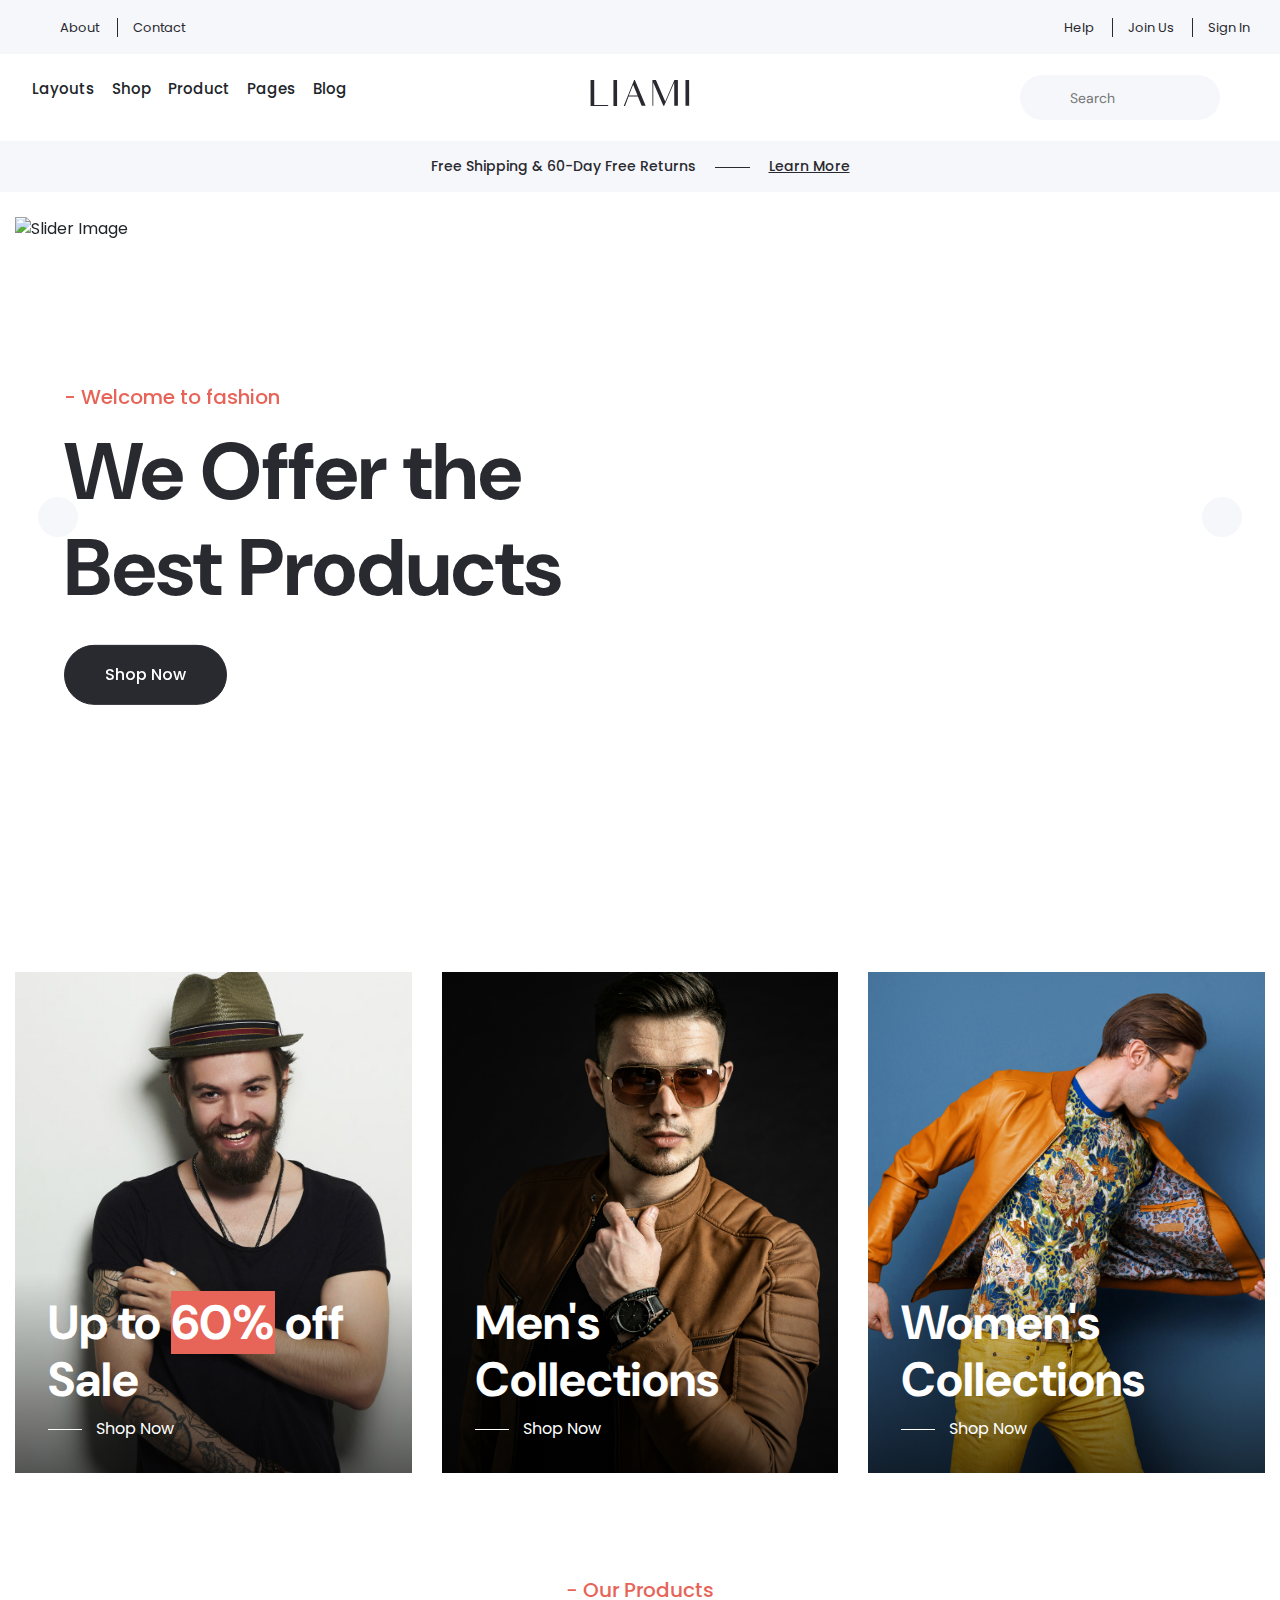
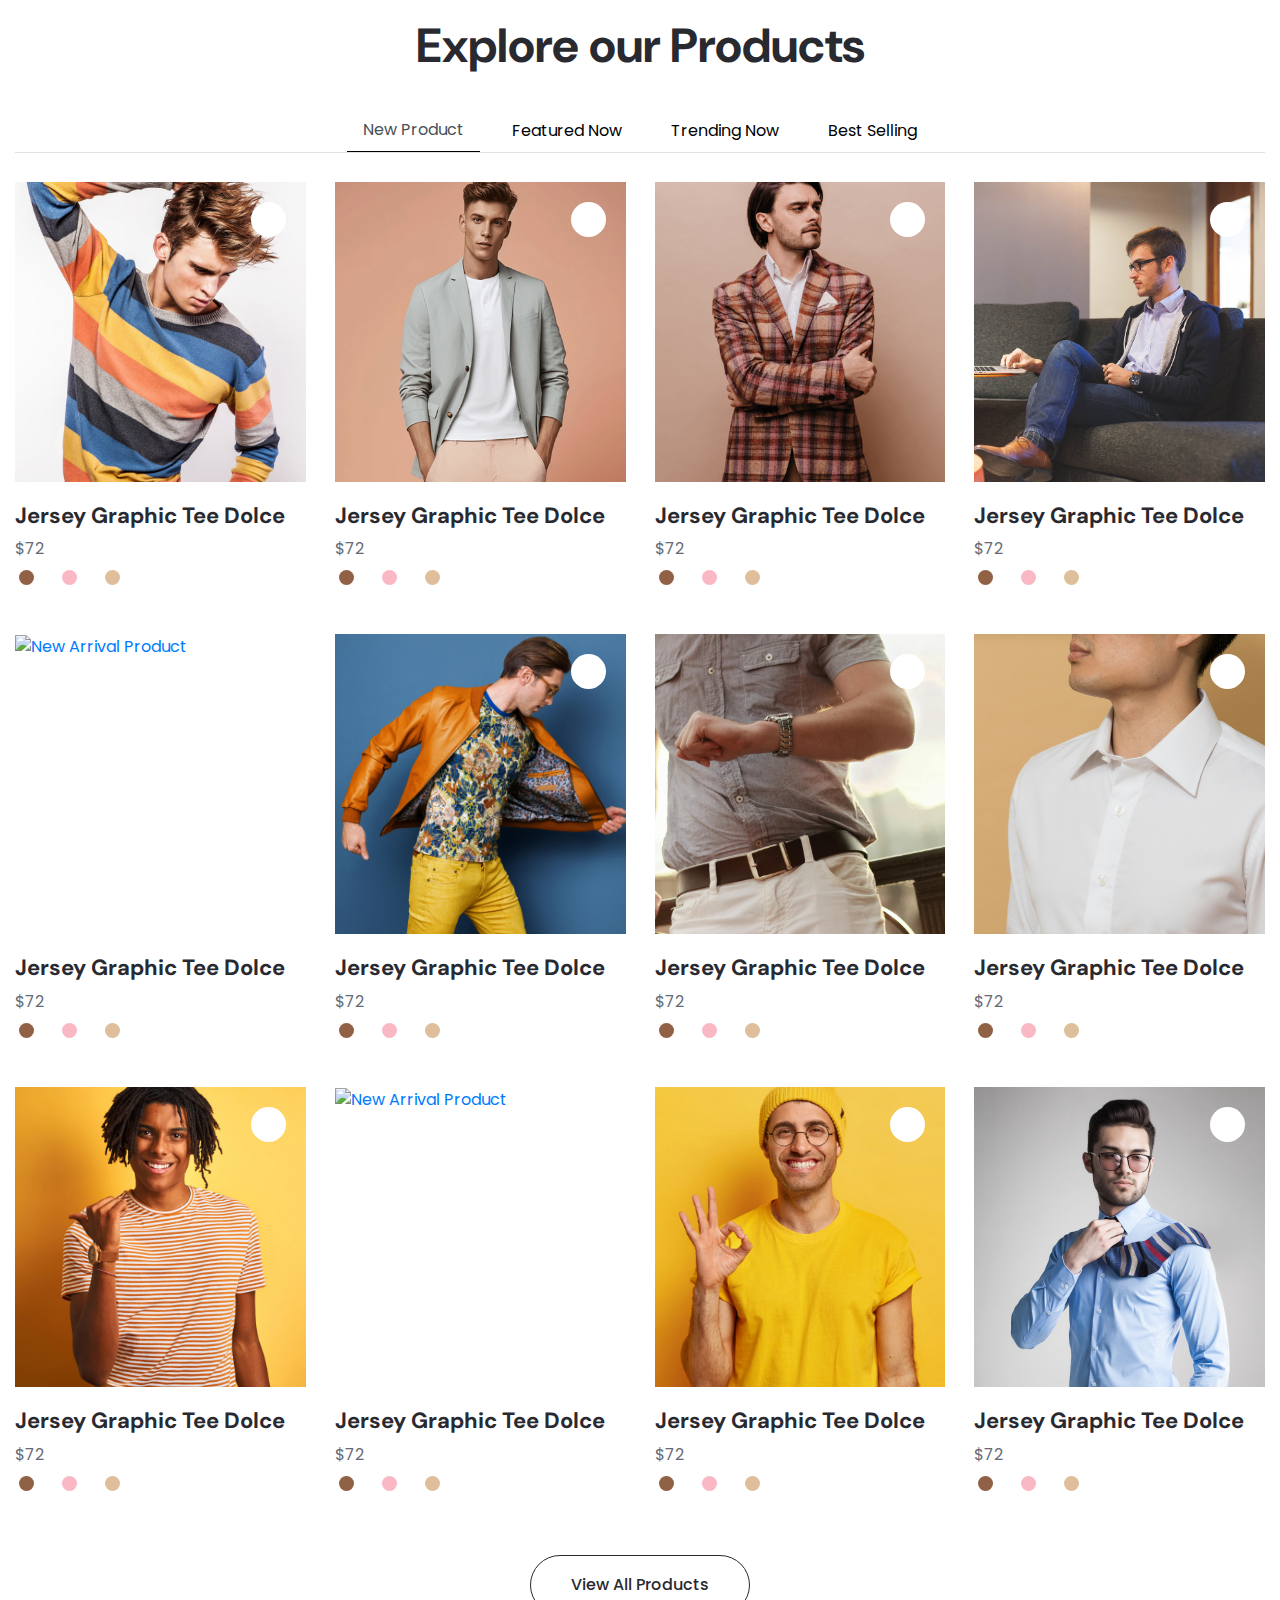
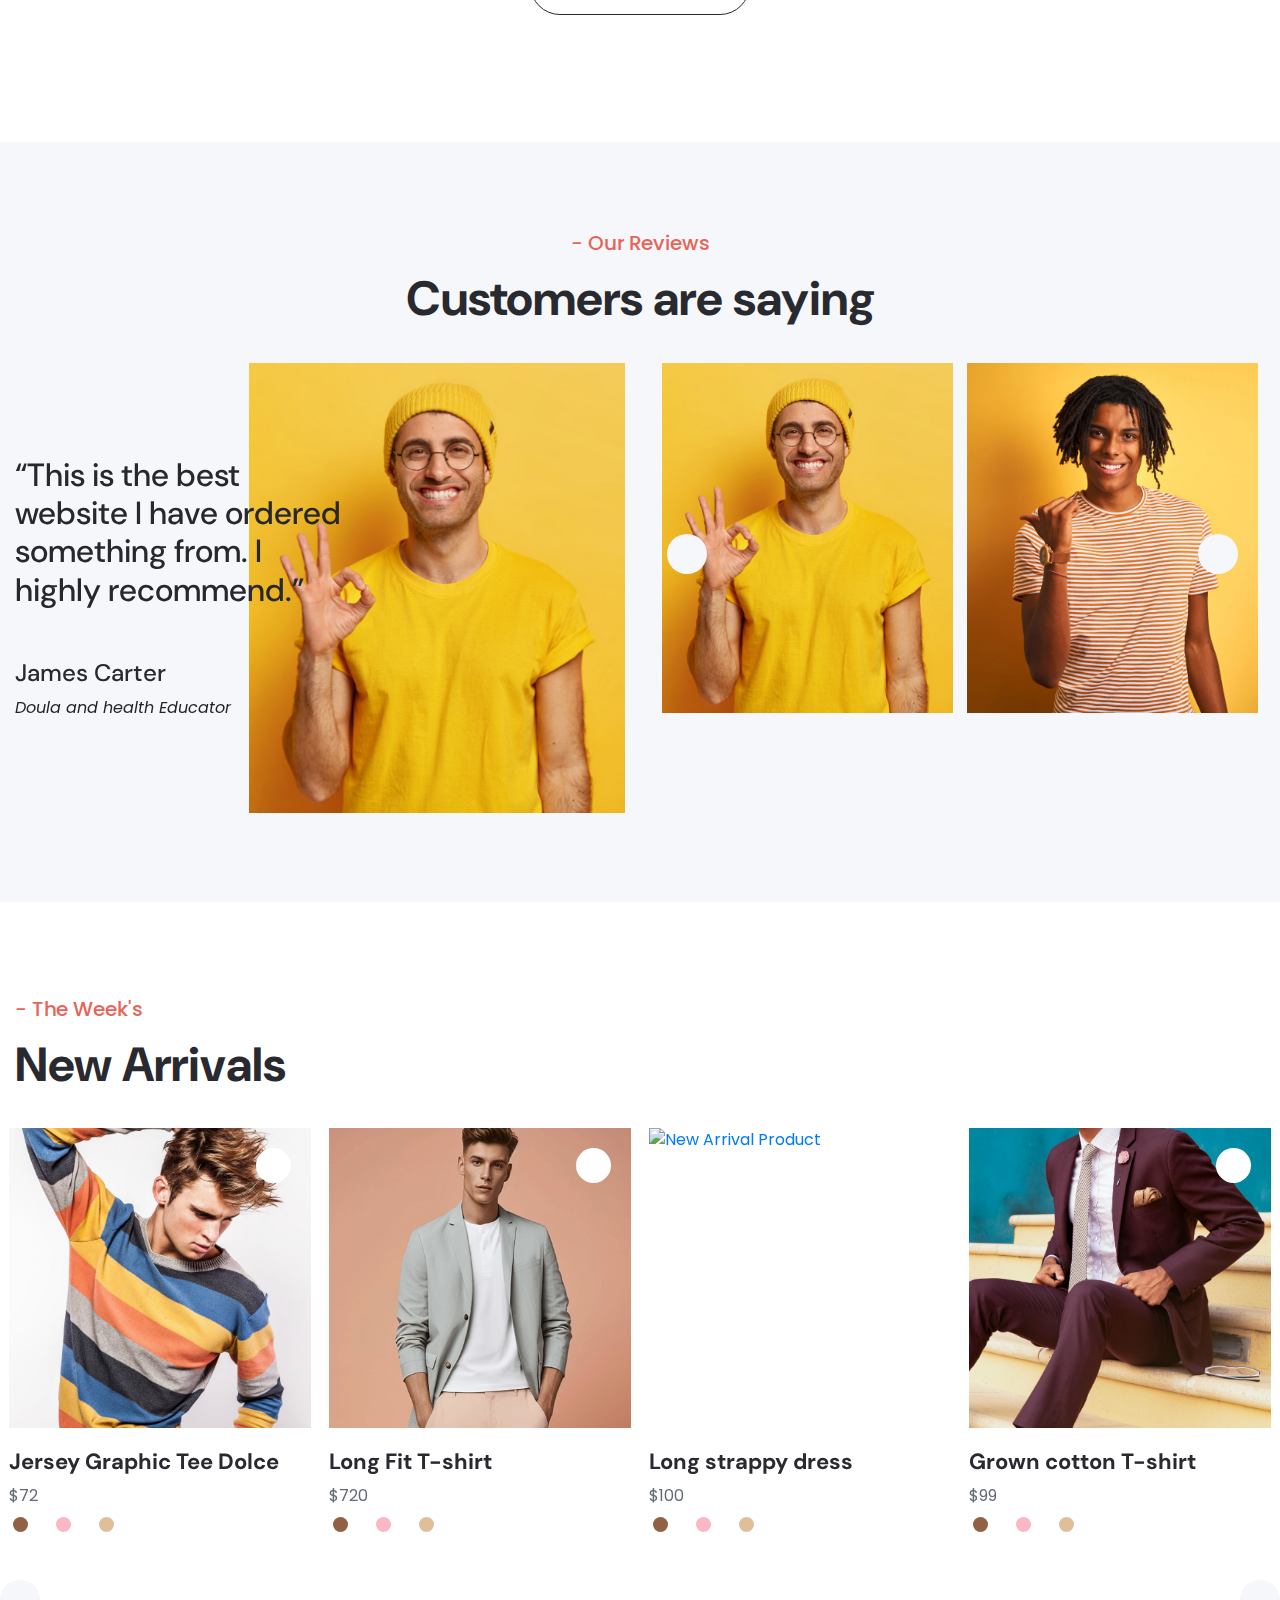
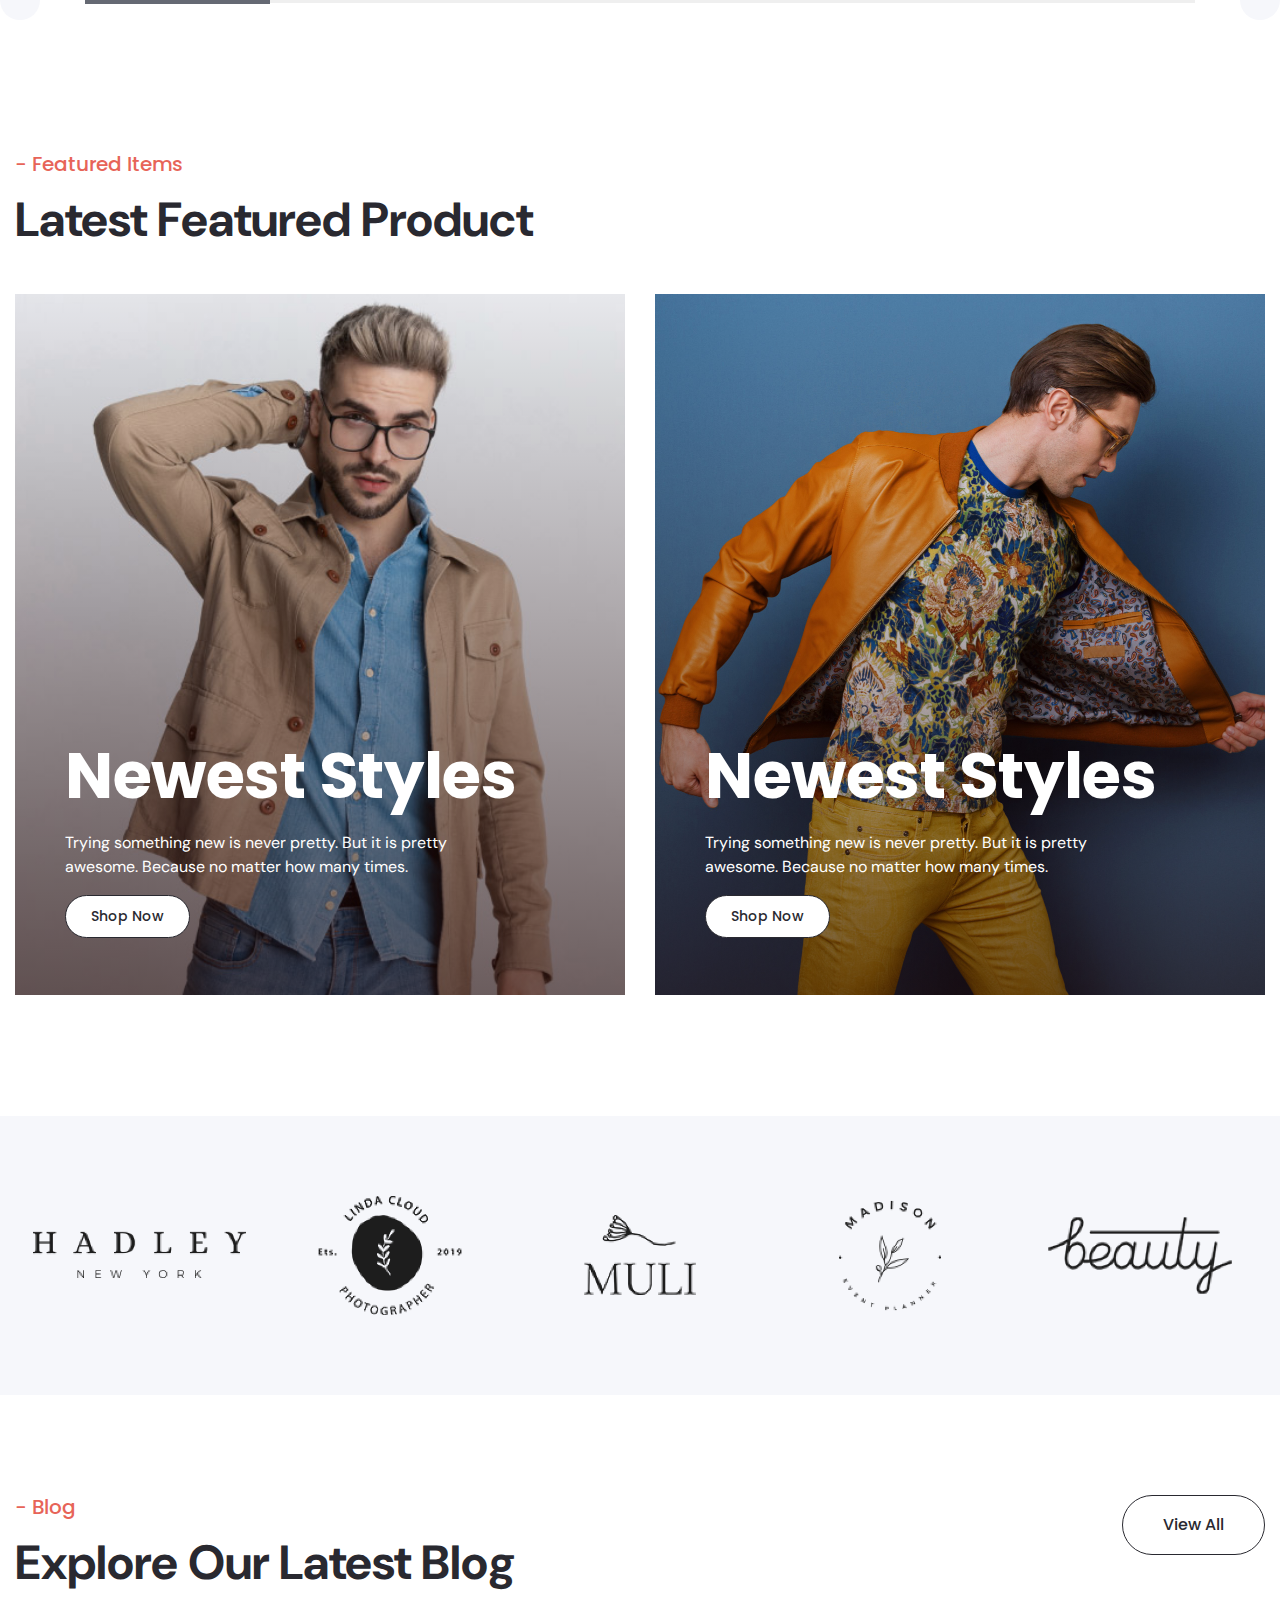
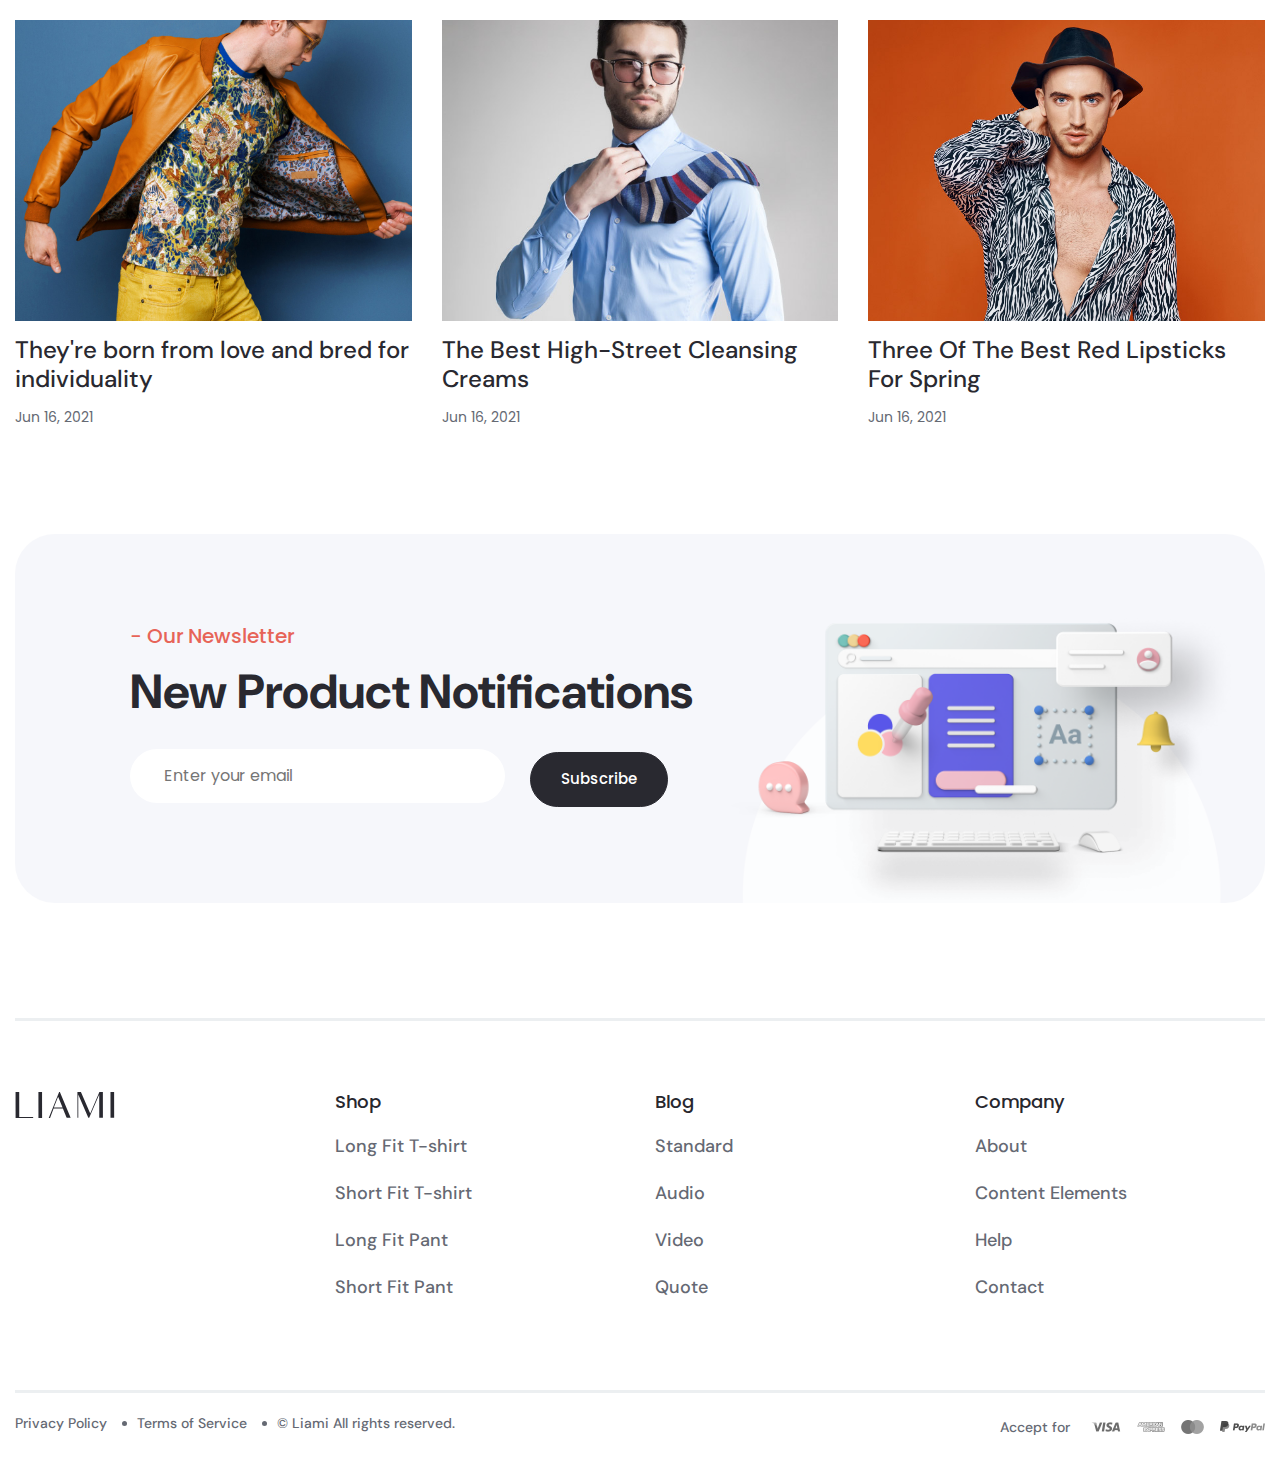
==== index.html @ b46ac890 "changed" ====
<!DOCTYPE html>
<html lang="en">

<head>
    <meta charset="UTF-8">
    <meta name="viewport" content="width=device-width, initial-scale=1.0">
    <title>LIAMI - Home</title>

    <!-- Google Fonts -->
    <link rel="preconnect" href="https://fonts.googleapis.com">
    <link rel="preconnect" href="https://fonts.gstatic.com" crossorigin>
    <link
        href="https://fonts.googleapis.com/css2?family=DM+Sans:ital,opsz,wght@0,9..40,100..1000;1,9..40,100..1000&family=Poppins:ital,wght@0,100;0,200;0,300;0,400;0,500;0,600;0,700;0,800;0,900;1,100;1,200;1,300;1,400;1,500;1,600;1,700;1,800;1,900&display=swap"
        rel="stylesheet">

    <!-- Font Awesome -->
    <link rel="stylesheet" href="https://cdnjs.cloudflare.com/ajax/libs/font-awesome/6.5.2/css/all.min.css"
        integrity="sha512-SnH5WK+bZxgPHs44uWIX+LLJAJ9/2PkPKZ5QiAj6Ta86w+fsb2TkcmfRyVX3pBnMFcV7oQPJkl9QevSCWr3W6A=="
        crossorigin="anonymous" referrerpolicy="no-referrer" />

    <!-- Bootstrap CSS -->
    <link rel="stylesheet" href="./assets/css/vendor/bootstrap.min.css">

    <!-- Slick Slider -->
    <link rel="stylesheet" href="./assets/css/vendor/slick.css">

    <!-- Main StyleSheet -->
    <link rel="stylesheet" href="./assets/css/style.css">

    <!-- Responsive CSS -->
    <link rel="stylesheet" href="./assets/css/responsive.css">
</head>

<body>

    <!-- Header - section started -->
    <div class="header">
        <div class="header-topbar">
            <div class="container">
                <div class="row">

                    <!-- Social links and Webpage/section links -->
                    <div class="col-lg-6">
                        <div class="header-topbar-left">
                            <span class="social-media">
                                <a href="#">
                                    <i class="fa-brands fa-facebook-f"></i>
                                </a>
                            </span>

                            <span class="social-media">
                                <a href="#">
                                    <i class="fa-brands fa-instagram"></i>
                                </a>
                            </span>

                            <span class="social-media">
                                <a href="#">
                                    <i class="fa-brands fa-twitter"></i>
                                </a>
                            </span>

                            <span class="text-link">
                                <a href="#">
                                    About
                                </a>
                            </span>

                            <span class="text-link">
                                <a href="#">
                                    Contact
                                </a>
                            </span>
                        </div>
                    </div>

                    <!-- Webpage/section links -->
                    <div class="col-lg-6">
                        <div class="header-topbar-right">
                            <span class="text-link">
                                <a href="#">
                                    Help
                                </a>
                            </span>

                            <span class="text-link">
                                <a href="#">
                                    Join Us
                                </a>
                            </span>

                            <span class="text-link">
                                <a href="#">
                                    Sign In
                                </a>
                            </span>
                        </div>
                    </div>

                </div>
            </div>
        </div>

        <div class="header-navbar">
            <div class="container">
                <div class="row">

                    <!-- Navigation menus -->
                    <div class="col-lg-5 col-md-12">
                        <div class="header-navbar-menues">
                            <ul>
                                <li class="has-cart-details">
                                    <span class="cart-list-open-btn">
                                        <i class="fa-solid fa-bars"></i>
                                    </span>

                                    <div class="background-layer"></div>

                                    <div class="cart-list-sidebar">
                                        <div class="cart-sidebar-top">
                                            <h3>Cart review</h3>

                                            <span class="sidebar-close-btn">
                                                <i class="fas fa-times"></i>
                                            </span>
                                        </div>

                                        <div class="cart-sidebar-items">
                                            <div class="per-item">
                                                <div class="cart-sidebar-item-left">
                                                    <span class="item-img">
                                                        <img src="./assets/images/card-img1-2.jpg"
                                                            alt="Added item's image" class="img-fluid w-100">
                                                    </span>

                                                    <button class="remove-item">
                                                        <i class="fas fa-times"></i>
                                                    </button>
                                                </div>

                                                <div class="cart-sidebar-item-right">
                                                    <h6>Commodo Blown Lamp</h6>

                                                    <p>
                                                        <span class="item-qty">
                                                            <button
                                                                class="item-qty-btn item-quantity-decreament">-</button>
                                                            <input type="number" class="item-qty-no" value="1" min="1"
                                                                max="1001" readonly>
                                                            <button
                                                                class="item-qty-btn item-quantity-increament">+</button>
                                                        </span>

                                                        <span class="item-total-price">$275.00</span>
                                                    </p>
                                                </div>

                                            </div>

                                            <div class="per-item">
                                                <div class="cart-sidebar-item-left">
                                                    <span class="item-img">
                                                        <img src="./assets/images/card-img1-2.jpg"
                                                            alt="Added item's image" class="img-fluid w-100">
                                                    </span>

                                                    <button class="remove-item">
                                                        <i class="fas fa-times"></i>
                                                    </button>
                                                </div>

                                                <div class="cart-sidebar-item-right">
                                                    <h6>Commodo Blown Lamp</h6>

                                                    <p>
                                                        <span class="item-qty">
                                                            <button
                                                                class="item-qty-btn item-quantity-decreament">-</button>
                                                            <input type="number" class="item-qty-no" value="1" min="1"
                                                                max="1001" readonly>
                                                            <button
                                                                class="item-qty-btn item-quantity-increament">+</button>
                                                        </span>

                                                        <span class="item-total-price">$275.00</span>
                                                    </p>
                                                </div>

                                            </div>

                                            <div class="per-item">
                                                <div class="cart-sidebar-item-left">
                                                    <span class="item-img">
                                                        <img src="./assets/images/card-img1-2.jpg"
                                                            alt="Added item's image" class="img-fluid w-100">
                                                    </span>

                                                    <button class="remove-item">
                                                        <i class="fas fa-times"></i>
                                                    </button>
                                                </div>

                                                <div class="cart-sidebar-item-right">
                                                    <h6>Commodo Blown Lamp</h6>

                                                    <p>
                                                        <span class="item-qty">
                                                            <button
                                                                class="item-qty-btn item-quantity-decreament">-</button>
                                                            <input type="number" class="item-qty-no" value="1" min="1"
                                                                max="1001" readonly>
                                                            <button
                                                                class="item-qty-btn item-quantity-increament">+</button>
                                                        </span>

                                                        <span class="item-total-price">$275.00</span>
                                                    </p>
                                                </div>

                                            </div>
                                        </div>

                                        <div class="cart-sidebar-bottom">
                                            <span class="cart-bottom-head">
                                                <h5>Subtotal</h5>
                                                <p>$500</p>
                                            </span>

                                            <span class="cart-btns">
                                                <a href="#" class="cart-btn1">
                                                    View Cart
                                                    <span></span>
                                                    <span></span>
                                                    <span></span>
                                                    <span></span>
                                                </a>

                                                <a href="#" class="cart-btn2">
                                                    Checkout
                                                    <span></span>
                                                    <span></span>
                                                    <span></span>
                                                    <span></span>
                                                </a>
                                            </span>
                                        </div>
                                    </div>
                                </li>

                                <li class="has-mega-menu">
                                    <span class="main-item">
                                        Layouts
                                        <i class="fa-solid fa-angle-down"></i>
                                    </span>

                                    <div class="mega-menu">
                                        <div class="container">
                                            <div class="row menu-row">

                                                <div class="col-2">
                                                    <ul>
                                                        <li>
                                                            <h3> Home Style </h3>
                                                        </li>
                                                        <li> <a href="#"> Home Style 1 </a> </li>
                                                        <li> <a href="#"> Home Style 2 </a> </li>
                                                        <li> <a href="#"> Home Style 3 </a> <span
                                                                class="mega-menu-item-badge">New</span> </li>
                                                    </ul>
                                                </div>

                                                <div class="col-2">
                                                    <ul>
                                                        <li>
                                                            <h3> Blog Style </h3>
                                                        </li>
                                                        <li> <a href="#"> Blog Style 1 </a> <span
                                                                class="mega-menu-item-badge">New</span> </li>
                                                        <li> <a href="#"> Blog Style 2 </a> </li>
                                                        <li> <a href="#"> Blog Style 3 </a> </li>
                                                        <li> <a href="#"> Blog Style 4 </a> <span
                                                                class="mega-menu-item-badge">New</span> </li>
                                                        <li> <a href="#"> Blog Style 5 </a> </li>
                                                    </ul>
                                                </div>

                                                <div class="col-2">
                                                    <ul>
                                                        <li>
                                                            <h3> Product Style </h3>
                                                        </li>
                                                        <li> <a href="#"> Product Style 1 </a> </li>
                                                        <li> <a href="#"> Product Style 2 </a> <span
                                                                class="mega-menu-item-badge">New</span> </li>
                                                        <li> <a href="#"> Product Style 3 </a> </li>
                                                        <li> <a href="#"> Product Style 4 </a> </li>
                                                        <li> <a href="#"> Product Style 5 </a> </li>
                                                    </ul>
                                                </div>

                                                <div class="col-2">
                                                    <ul>
                                                        <li>
                                                            <h3> Header Style </h3>
                                                        </li>
                                                        <li> <a href="#"> Header Style 1 </a> </li>
                                                        <li> <a href="#"> Header Style 2 </a> <span
                                                                class="mega-menu-item-badge">New</span> </li>
                                                        <li> <a href="#"> Header Style 3 </a> </li>
                                                    </ul>
                                                </div>

                                                <div class="col-2">
                                                    <ul>
                                                        <li>
                                                            <a href="#">
                                                                <div class="mega-menu-item-img">
                                                                    <img src="./assets/images/card-img1-2.jpg"
                                                                        alt="Special Product">

                                                                    <div class="info">
                                                                        <h4>Special Product</h4>
                                                                        <p>Lorem ipsum dolor sit amet</p>
                                                                    </div>
                                                                </div>
                                                            </a>
                                                        </li>

                                                        <li>
                                                            <a href="#">
                                                                <div class="mega-menu-item-img">
                                                                    <img src="./assets/images/featured-product-img1-2.jpg"
                                                                        alt="Special Product">

                                                                    <div class="info">
                                                                        <h4>Featured Product</h4>
                                                                        <p>Lorem ipsum dolor sit amet</p>
                                                                    </div>
                                                                </div>
                                                            </a>
                                                        </li>

                                                    </ul>
                                                </div>

                                                <div class="col-2">
                                                    <ul>
                                                        <li>
                                                            <a href="#">
                                                                <div class="mega-menu-item-img">
                                                                    <img src="./assets/images/testi-img1-1.jpg"
                                                                        alt="Special Product">

                                                                    <div class="info">
                                                                        <h4>New Product</h4>
                                                                        <p>Lorem ipsum dolor sit amet</p>
                                                                    </div>
                                                                </div>
                                                            </a>
                                                        </li>

                                                        <li>
                                                            <a href="#">
                                                                <div class="mega-menu-item-img">
                                                                    <img src="./assets/images/product-img1-10.jpg"
                                                                        alt="Special Product">

                                                                    <div class="info">
                                                                        <h4>Coming Soon</h4>
                                                                        <p>Lorem ipsum dolor sit amet</p>
                                                                    </div>
                                                                </div>
                                                            </a>
                                                        </li>

                                                    </ul>
                                                </div>

                                            </div>
                                        </div>
                                    </div>
                                </li>

                                <li class="has-sub-menu">
                                    <span class="main-item">
                                        Shop
                                        <i class="fa-solid fa-angle-down"></i>
                                    </span>

                                    <div class="sub-menu">
                                        <ul>
                                            <li> <a href="#"> Cart </a> </li>
                                            <li> <a href="#"> Checkout </a> </li>
                                            <li> <a href="#"> Wishlist </a> </li>
                                        </ul>
                                    </div>
                                </li>

                                <li class="has-sub-menu">
                                    <span class="main-item">
                                        Product
                                        <i class="fa-solid fa-angle-down"></i>
                                    </span>

                                    <div class="sub-menu">
                                        <ul>
                                            <li> <a href="#"> Product Style 1 </a> </li>
                                            <li> <a href="#"> Product Style 2 </a> </li>
                                            <li> <a href="#"> Product Style 3 </a> </li>
                                            <li> <a href="#"> Product Style 4 </a> </li>
                                            <li> <a href="#"> Product Style 5 </a> </li>
                                        </ul>
                                    </div>
                                </li>

                                <li class="has-sub-menu">
                                    <span class="main-item">
                                        Pages
                                        <i class="fa-solid fa-angle-down"></i>
                                    </span>

                                    <div class="sub-menu">
                                        <ul>
                                            <li> <a href="#"> About </a> </li>
                                            <li> <a href="#"> FAQ </a> </li>
                                            <li> <a href="#"> Login </a> </li>
                                            <li> <a href="#"> Sign Up </a> </li>
                                            <li> <a href="#"> Forgot Password </a> </li>
                                            <li> <a href="#"> Content Elements </a> </li>
                                            <li> <a href="#"> Contact Style 1 </a> </li>
                                            <li> <a href="#"> Contact Style 2 </a> </li>
                                        </ul>
                                    </div>
                                </li>

                                <li class="has-mega-menu">
                                    <span class="main-item">
                                        Blog
                                        <i class="fa-solid fa-angle-down"></i>
                                    </span>

                                    <div class="mega-menu">
                                        <div class="container">
                                            <div class="row menu-row">

                                                <div class="col-4">
                                                    <ul>
                                                        <li> <a href="#"> Blog Style 1 </a> </li>
                                                        <li> <a href="#"> Blog Style 2 </a> </li>
                                                        <li> <a href="#"> Blog Style 3 </a> <span
                                                                class="mega-menu-item-badge">New</span> </li>
                                                    </ul>
                                                </div>

                                                <div class="col-4">
                                                    <ul>
                                                        <li> <a href="#"> Blog Style 4 </a> </li>
                                                        <li> <a href="#"> Blog Single 1 </a> </li>
                                                        <li> <a href="#"> Blog Single 2 </a> </li>
                                                        <li> <a href="#"> Audio </a> <span
                                                                class="mega-menu-item-badge">New</span> </li>
                                                    </ul>
                                                </div>

                                                <div class="col-4">
                                                    <ul>
                                                        <li> <a href="#"> Video </a> <span
                                                                class="mega-menu-item-badge">New</span> </li>
                                                        <li> <a href="#"> Quote </a> </li>
                                                        <li> <a href="#"> Gallery </a> </li>
                                                    </ul>
                                                </div>

                                            </div>
                                        </div>
                                    </div>
                                </li>
                            </ul>
                        </div>
                    </div>

                    <!-- Site logo -->
                    <div class="col-lg-2 col-md-6 col-6">
                        <div class="header-logo">
                            <a href="./index.html">
                                <img src="./assets/images/logo.svg" alt="Liami">
                            </a>
                        </div>
                    </div>

                    <!-- Search box, wishlist and cart -->
                    <div class="col-lg-5 col-md-6 col-6">
                        <div class="header-navbar-right">
                            <form action="" class="header-search">
                                <button>
                                    <i class="fa-solid fa-magnifying-glass"></i>
                                </button>
                                <input type="search" placeholder="Search">
                            </form>

                            <ul class="wishlist-and-cart d-flex flex-wrap align-items-center mb-0 list-unstyled">
                                <li>
                                    <a href="javascript:void(0);" class="wishlist">
                                        <i class="fa-regular fa-heart"></i>
                                    </a>
                                </li>

                                <li>
                                    <a href="javascript:void(0);" class="cart">
                                        <i class="fa-solid fa-bag-shopping"></i>
                                    </a>
                                </li>

                                <!-- Mobile Responsive Menu -->
                                <li>
                                    <div class="header-mobile-menu">
                                        <div class="header-mobile-menu-inner">
                                            <button class="mobile-menu-open">
                                                <i class="fa-solid fa-bars"></i>
                                            </button>

                                            <div class="background-layer"></div>

                                            <div class="mobile-menu-items">
                                                <button class="mobile-menu-close">
                                                    <i class="fa-regular fa-circle-xmark"></i>
                                                </button>

                                                <ul>
                                                    <li class="has-sub-menu">
                                                        <span class="main-item">
                                                            Home
                                                            <i class="fa-solid fa-angle-down"></i>
                                                        </span>

                                                        <div class="sub-menu">
                                                            <ul>
                                                                <li> <a href="#"> Home Style 1 </a> </li>
                                                                <li> <a href="#"> Home Style 2 </a> </li>
                                                                <li> <a href="#"> Home Style 3 </a> </li>
                                                            </ul>
                                                        </div>
                                                    </li>

                                                    <li class="has-sub-menu">
                                                        <span class="main-item">
                                                            Shop
                                                            <i class="fa-solid fa-angle-down"></i>
                                                        </span>

                                                        <div class="sub-menu">
                                                            <ul>
                                                                <li> <a href="#"> Cart </a> </li>
                                                                <li> <a href="#"> Checkout </a> </li>
                                                                <li> <a href="#"> Wishlist </a> </li>
                                                                <li> <a href="#"> Product Style 1 </a> </li>
                                                                <li> <a href="#"> Product Style 2 </a> </li>
                                                                <li> <a href="#"> Product Style 3 </a> </li>
                                                            </ul>
                                                        </div>
                                                    </li>

                                                    <li class="has-sub-menu">
                                                        <span class="main-item">
                                                            Blog
                                                            <i class="fa-solid fa-angle-down"></i>
                                                        </span>

                                                        <div class="sub-menu">
                                                            <ul>
                                                                <li> <a href="#"> Blog Style 1 </a> </li>
                                                                <li> <a href="#"> Blog Style 2 </a> </li>
                                                                <li> <a href="#"> Blog Style 3 </a> </li>
                                                                <li> <a href="#"> Blog Single 1 </a> </li>
                                                                <li> <a href="#"> Blog Single 2 </a> </li>
                                                                <li> <a href="#"> Audio </a> </li>
                                                                <li> <a href="#"> Video </a> </li>
                                                            </ul>
                                                        </div>
                                                    </li>

                                                    <li class="has-sub-menu">
                                                        <span class="main-item">
                                                            Pages
                                                            <i class="fa-solid fa-angle-down"></i>
                                                        </span>

                                                        <div class="sub-menu">
                                                            <ul>
                                                                <li> <a href="#"> About </a> </li>
                                                                <li> <a href="#"> FAQ </a> </li>
                                                                <li> <a href="#"> Login </a> </li>
                                                                <li> <a href="#"> Sign Up </a> </li>
                                                                <li> <a href="#"> Forget Password </a> </li>
                                                            </ul>
                                                        </div>
                                                    </li>

                                                    <li class="has-sub-menu">
                                                        <span class="main-item">
                                                            Contact
                                                            <i class="fa-solid fa-angle-down"></i>
                                                        </span>

                                                        <div class="sub-menu">
                                                            <ul>
                                                                <li> <a href="#"> Contact Style 1 </a> </li>
                                                                <li> <a href="#"> Contact Style 2 </a> </li>
                                                            </ul>
                                                        </div>
                                                    </li>
                                                </ul>
                                            </div>
                                        </div>
                                    </div>
                                </li>
                            </ul>
                        </div>
                    </div>

                </div>
            </div>
        </div>

        <div class="header-bottombar text-center w-100">
            <div class="container">

                <!-- Shipping info and details button -->
                <p>
                    Free Shipping & 60-Day Free Returns
                    <span class="space-bar"></span>
                    <a href="javascript:void(0)">
                        Learn More
                    </a>
                </p>

            </div>
        </div>
    </div>
    <!-- Header - section ended -->

    <!-- Hero - section started -->
    <div class="home-hero">
        <div class="container">

            <!-- Slider -->
            <div class="row home-hero-slider">
                <div class="hero-item hero-item-1">
                    <img src="./assets/images/cheerful-man-wears-sport-fashion-with-empty-.jpeg" alt="Slider Image">

                    <div class="hero-item-info">
                        <h5 class="hero-subtitle">- Welcome to fashion</h5>
                        <h1 class="hero-title">We Offer the Best Products</h1>
                        <div>
                            <a href="#" class="hero-btn">
                                Shop Now
                                <span></span>
                                <span></span>
                                <span></span>
                                <span></span>
                            </a>
                        </div>
                    </div>
                </div>

                <div class="hero-item hero-item-2">
                    <img src="./assets/images/cheerful-man-wears-sport-fashion-happy.jpeg" alt="Slider Image">

                    <div class="hero-item-info">
                        <h5 class="hero-subtitle">- Welcome to fashion</h5>
                        <h1 class="hero-title">We Offer the Best Products</h1>
                        <div>
                            <a href="#" class="hero-btn">
                                Shop Now
                                <span></span>
                                <span></span>
                                <span></span>
                                <span></span>
                            </a>
                        </div>
                    </div>
                </div>
            </div>

        </div>
    </div>
    <!-- Hero - section ended -->

    <!-- Products Collection - sections started -->
    <div class="collections">
        <div class="container">
            <div class="row">

                <div class="col-lg-4 col-md-4">
                    <div class="collection-item">
                        <div class="collection-item-img">
                            <img src="./assets/images/product-img1-2.jpg" alt="Collections sample">
                        </div>

                        <div class="collection-item-info">
                            <h3>
                                Up to <span>60%</span> off Sale
                            </h3>

                            <a href="./other-pages/item.html" class="collection-item-btn">
                                Shop Now
                            </a>
                        </div>
                    </div>
                </div>

                <div class="col-lg-4 col-md-4">
                    <div class="collection-item">
                        <div class="collection-item-img">
                            <img src="./assets/images/maksym-tymchyk-.jpg" alt="Collections sample">
                        </div>

                        <div class="collection-item-info">
                            <h3>
                                Men's Collections
                            </h3>

                            <a href="./other-pages/item.html" class="collection-item-btn">
                                Shop Now
                            </a>
                        </div>
                    </div>
                </div>

                <div class="col-lg-4 col-md-4">
                    <div class="collection-item">
                        <div class="collection-item-img">
                            <img src="./assets/images/featured-product-img1-2.jpg" alt="Collections sample">
                        </div>

                        <div class="collection-item-info">
                            <h3>
                                Women's Collections
                            </h3>

                            <a href="./other-pages/item.html" class="collection-item-btn">
                                Shop Now
                            </a>
                        </div>
                    </div>
                </div>

            </div>
        </div>
    </div>
    <!-- Products Collection - sections ended -->

    <!-- Products tab - section started -->
    <div class="home-products">
        <div class="container">

            <!-- Section subtitle and title -->
            <h6 class="home-products-subtitle text-center">- Our Products</h6>
            <h2 class="home-products-title text-center">Explore our Products</h2>

            <!-- Section tab -->
            <div class="products-tab-wrapper">

                <div class="nav nav-tabs" id="nav-tab" role="tablist">
                    <button class="nav-link active" id="nav-new-products-tab" data-bs-toggle="tab"
                        data-bs-target="#nav-new-products" type="button" role="tab" aria-controls="nav-new-products"
                        aria-selected="true">New Product</button>

                    <button class="nav-link" id="nav-featured-products-tab" data-bs-toggle="tab"
                        data-bs-target="#nav-featured-products" type="button" role="tab"
                        aria-controls="nav-featured-products" aria-selected="false">Featured Now</button>

                    <button class="nav-link" id="nav-trending-products-tab" data-bs-toggle="tab"
                        data-bs-target="#nav-trending-products" type="button" role="tab"
                        aria-controls="nav-trending-products" aria-selected="false">Trending Now</button>

                    <button class="nav-link" id="nav-best-selling-products-tab" data-bs-toggle="tab"
                        data-bs-target="#nav-best-selling-products" type="button" role="tab"
                        aria-controls="nav-best-selling-products" aria-selected="false">Best Selling</button>
                </div>

                <div class="tab-content" id="nav-tabContent">

                    <div class="tab-pane fade show active" id="nav-new-products" role="tabpanel"
                        aria-labelledby="nav-new-products-tab">

                        <!-- Cards wrapper -->
                        <div class="tab-cards-wrapper">

                            <!-- Products tab card item -->
                            <div class="tab-card">
                                <div class="tab-card-top">
                                    <a href="./other-pages/item.html" class="tab-card-img">
                                        <img src="./assets/images/card-img1-2.jpg" alt="New Arrival Product">
                                    </a>

                                    <span class="tab-card-icon-btns">
                                        <button class="tab-card-icon wishlist-icon">
                                            <i class="fa-regular fa-heart"></i>
                                        </button>

                                        <button class="tab-card-icon cart-icon">
                                            <i class="fa-solid fa-basket-shopping"></i>
                                        </button>

                                        <button class="tab-card-icon image-icon">
                                            <i class="fa-regular fa-image"></i>
                                        </button>
                                    </span>
                                </div>

                                <div class="tab-card-bottom">
                                    <h4 class="tab-card-title">
                                        <a href="#">Jersey Graphic Tee Dolce</a>
                                    </h4>

                                    <p class="tab-card-price">$72</p>

                                    <p class="tab-card-colors">
                                        <a href="javascript:void(0);" class="color"></a>
                                        <a href="javascript:void(0);" class="color"></a>
                                        <a href="javascript:void(0);" class="color"></a>
                                    </p>
                                </div>
                            </div>

                            <!-- Products tab card item -->
                            <div class="tab-card">
                                <div class="tab-card-top">
                                    <a href="./other-pages/item.html" class="tab-card-img">
                                        <img src="./assets/images/7.png" alt="New Arrival Product">
                                    </a>

                                    <span class="tab-card-icon-btns">
                                        <button class="tab-card-icon wishlist-icon">
                                            <i class="fa-regular fa-heart"></i>
                                        </button>

                                        <button class="tab-card-icon cart-icon">
                                            <i class="fa-solid fa-basket-shopping"></i>
                                        </button>

                                        <button class="tab-card-icon image-icon">
                                            <i class="fa-regular fa-image"></i>
                                        </button>
                                    </span>
                                </div>

                                <div class="tab-card-bottom">
                                    <h4 class="tab-card-title">
                                        <a href="#">Jersey Graphic Tee Dolce</a>
                                    </h4>

                                    <p class="tab-card-price">$72</p>

                                    <p class="tab-card-colors">
                                        <a href="javascript:void(0);" class="color"></a>
                                        <a href="javascript:void(0);" class="color"></a>
                                        <a href="javascript:void(0);" class="color"></a>
                                    </p>
                                </div>
                            </div>

                            <!-- Products tab card item -->
                            <div class="tab-card">
                                <div class="tab-card-top">
                                    <a href="./other-pages/item.html" class="tab-card-img">
                                        <img src="./assets/images/9.png" alt="New Arrival Product">
                                    </a>

                                    <span class="tab-card-icon-btns">
                                        <button class="tab-card-icon wishlist-icon">
                                            <i class="fa-regular fa-heart"></i>
                                        </button>

                                        <button class="tab-card-icon cart-icon">
                                            <i class="fa-solid fa-basket-shopping"></i>
                                        </button>

                                        <button class="tab-card-icon image-icon">
                                            <i class="fa-regular fa-image"></i>
                                        </button>
                                    </span>
                                </div>

                                <div class="tab-card-bottom">
                                    <h4 class="tab-card-title">
                                        <a href="#">Jersey Graphic Tee Dolce</a>
                                    </h4>

                                    <p class="tab-card-price">$72</p>

                                    <p class="tab-card-colors">
                                        <a href="javascript:void(0);" class="color"></a>
                                        <a href="javascript:void(0);" class="color"></a>
                                        <a href="javascript:void(0);" class="color"></a>
                                    </p>
                                </div>
                            </div>

                            <!-- Products tab card item -->
                            <div class="tab-card">
                                <div class="tab-card-top">
                                    <a href="./other-pages/item.html" class="tab-card-img">
                                        <img src="./assets/images/entrepreneur-593371_1280.jpg"
                                            alt="New Arrival Product">
                                    </a>

                                    <span class="tab-card-icon-btns">
                                        <button class="tab-card-icon wishlist-icon">
                                            <i class="fa-regular fa-heart"></i>
                                        </button>

                                        <button class="tab-card-icon cart-icon">
                                            <i class="fa-solid fa-basket-shopping"></i>
                                        </button>

                                        <button class="tab-card-icon image-icon">
                                            <i class="fa-regular fa-image"></i>
                                        </button>
                                    </span>
                                </div>

                                <div class="tab-card-bottom">
                                    <h4 class="tab-card-title">
                                        <a href="#">Jersey Graphic Tee Dolce</a>
                                    </h4>

                                    <p class="tab-card-price">$72</p>

                                    <p class="tab-card-colors">
                                        <a href="javascript:void(0);" class="color"></a>
                                        <a href="javascript:void(0);" class="color"></a>
                                        <a href="javascript:void(0);" class="color"></a>
                                    </p>
                                </div>
                            </div>

                            <!-- Products tab card item -->
                            <div class="tab-card">
                                <div class="tab-card-top">
                                    <a href="./other-pages/item.html" class="tab-card-img">
                                        <img src="./assets/images/keagan-henmanjpg.jpg" alt="New Arrival Product">
                                    </a>

                                    <span class="tab-card-icon-btns">
                                        <button class="tab-card-icon wishlist-icon">
                                            <i class="fa-regular fa-heart"></i>
                                        </button>

                                        <button class="tab-card-icon cart-icon">
                                            <i class="fa-solid fa-basket-shopping"></i>
                                        </button>

                                        <button class="tab-card-icon image-icon">
                                            <i class="fa-regular fa-image"></i>
                                        </button>
                                    </span>
                                </div>

                                <div class="tab-card-bottom">
                                    <h4 class="tab-card-title">
                                        <a href="#">Jersey Graphic Tee Dolce</a>
                                    </h4>

                                    <p class="tab-card-price">$72</p>

                                    <p class="tab-card-colors">
                                        <a href="javascript:void(0);" class="color"></a>
                                        <a href="javascript:void(0);" class="color"></a>
                                        <a href="javascript:void(0);" class="color"></a>
                                    </p>
                                </div>
                            </div>

                            <!-- Products tab card item -->
                            <div class="tab-card">
                                <div class="tab-card-top">
                                    <a href="./other-pages/item.html" class="tab-card-img">
                                        <img src="./assets/images/featured-product-img1-2.jpg"
                                            alt="New Arrival Product">
                                    </a>

                                    <span class="tab-card-icon-btns">
                                        <button class="tab-card-icon wishlist-icon">
                                            <i class="fa-regular fa-heart"></i>
                                        </button>

                                        <button class="tab-card-icon cart-icon">
                                            <i class="fa-solid fa-basket-shopping"></i>
                                        </button>

                                        <button class="tab-card-icon image-icon">
                                            <i class="fa-regular fa-image"></i>
                                        </button>
                                    </span>
                                </div>

                                <div class="tab-card-bottom">
                                    <h4 class="tab-card-title">
                                        <a href="#">Jersey Graphic Tee Dolce</a>
                                    </h4>

                                    <p class="tab-card-price">$72</p>

                                    <p class="tab-card-colors">
                                        <a href="javascript:void(0);" class="color"></a>
                                        <a href="javascript:void(0);" class="color"></a>
                                        <a href="javascript:void(0);" class="color"></a>
                                    </p>
                                </div>
                            </div>

                            <!-- Products tab card item -->
                            <div class="tab-card">
                                <div class="tab-card-top">
                                    <a href="./other-pages/item.html" class="tab-card-img">
                                        <img src="./assets/images/jeshoots-3572.jpg" alt="New Arrival Product">
                                    </a>

                                    <span class="tab-card-icon-btns">
                                        <button class="tab-card-icon wishlist-icon">
                                            <i class="fa-regular fa-heart"></i>
                                        </button>

                                        <button class="tab-card-icon cart-icon">
                                            <i class="fa-solid fa-basket-shopping"></i>
                                        </button>

                                        <button class="tab-card-icon image-icon">
                                            <i class="fa-regular fa-image"></i>
                                        </button>
                                    </span>
                                </div>

                                <div class="tab-card-bottom">
                                    <h4 class="tab-card-title">
                                        <a href="#">Jersey Graphic Tee Dolce</a>
                                    </h4>

                                    <p class="tab-card-price">$72</p>

                                    <p class="tab-card-colors">
                                        <a href="javascript:void(0);" class="color"></a>
                                        <a href="javascript:void(0);" class="color"></a>
                                        <a href="javascript:void(0);" class="color"></a>
                                    </p>
                                </div>
                            </div>

                            <!-- Products tab card item -->
                            <div class="tab-card">
                                <div class="tab-card-top">
                                    <a href="./other-pages/item.html" class="tab-card-img">
                                        <img src="./assets/images/nimble-made.jpg" alt="New Arrival Product">
                                    </a>

                                    <span class="tab-card-icon-btns">
                                        <button class="tab-card-icon wishlist-icon">
                                            <i class="fa-regular fa-heart"></i>
                                        </button>

                                        <button class="tab-card-icon cart-icon">
                                            <i class="fa-solid fa-basket-shopping"></i>
                                        </button>

                                        <button class="tab-card-icon image-icon">
                                            <i class="fa-regular fa-image"></i>
                                        </button>
                                    </span>
                                </div>

                                <div class="tab-card-bottom">
                                    <h4 class="tab-card-title">
                                        <a href="#">Jersey Graphic Tee Dolce</a>
                                    </h4>

                                    <p class="tab-card-price">$72</p>

                                    <p class="tab-card-colors">
                                        <a href="javascript:void(0);" class="color"></a>
                                        <a href="javascript:void(0);" class="color"></a>
                                        <a href="javascript:void(0);" class="color"></a>
                                    </p>
                                </div>
                            </div>

                            <!-- Products tab card item -->
                            <div class="tab-card">
                                <div class="tab-card-top">
                                    <a href="./other-pages/item.html" class="tab-card-img">
                                        <img src="./assets/images/testi-img1-1.jpg" alt="New Arrival Product">
                                    </a>

                                    <span class="tab-card-icon-btns">
                                        <button class="tab-card-icon wishlist-icon">
                                            <i class="fa-regular fa-heart"></i>
                                        </button>

                                        <button class="tab-card-icon cart-icon">
                                            <i class="fa-solid fa-basket-shopping"></i>
                                        </button>

                                        <button class="tab-card-icon image-icon">
                                            <i class="fa-regular fa-image"></i>
                                        </button>
                                    </span>
                                </div>

                                <div class="tab-card-bottom">
                                    <h4 class="tab-card-title">
                                        <a href="#">Jersey Graphic Tee Dolce</a>
                                    </h4>

                                    <p class="tab-card-price">$72</p>

                                    <p class="tab-card-colors">
                                        <a href="javascript:void(0);" class="color"></a>
                                        <a href="javascript:void(0);" class="color"></a>
                                        <a href="javascript:void(0);" class="color"></a>
                                    </p>
                                </div>
                            </div>

                            <!-- Products tab card item -->
                            <div class="tab-card">
                                <div class="tab-card-top">
                                    <a href="./other-pages/item.html" class="tab-card-img">
                                        <img src="./assets/images/vecteezy_-man-in-suit_13536233.jpg"
                                            alt="New Arrival Product">
                                    </a>

                                    <span class="tab-card-icon-btns">
                                        <button class="tab-card-icon wishlist-icon">
                                            <i class="fa-regular fa-heart"></i>
                                        </button>

                                        <button class="tab-card-icon cart-icon">
                                            <i class="fa-solid fa-basket-shopping"></i>
                                        </button>

                                        <button class="tab-card-icon image-icon">
                                            <i class="fa-regular fa-image"></i>
                                        </button>
                                    </span>
                                </div>

                                <div class="tab-card-bottom">
                                    <h4 class="tab-card-title">
                                        <a href="#">Jersey Graphic Tee Dolce</a>
                                    </h4>

                                    <p class="tab-card-price">$72</p>

                                    <p class="tab-card-colors">
                                        <a href="javascript:void(0);" class="color"></a>
                                        <a href="javascript:void(0);" class="color"></a>
                                        <a href="javascript:void(0);" class="color"></a>
                                    </p>
                                </div>
                            </div>

                            <!-- Products tab card item -->
                            <div class="tab-card">
                                <div class="tab-card-top">
                                    <a href="./other-pages/item.html" class="tab-card-img">
                                        <img src="./assets/images/testi-img1-3.jpg" alt="New Arrival Product">
                                    </a>

                                    <span class="tab-card-icon-btns">
                                        <button class="tab-card-icon wishlist-icon">
                                            <i class="fa-regular fa-heart"></i>
                                        </button>

                                        <button class="tab-card-icon cart-icon">
                                            <i class="fa-solid fa-basket-shopping"></i>
                                        </button>

                                        <button class="tab-card-icon image-icon">
                                            <i class="fa-regular fa-image"></i>
                                        </button>
                                    </span>
                                </div>

                                <div class="tab-card-bottom">
                                    <h4 class="tab-card-title">
                                        <a href="#">Jersey Graphic Tee Dolce</a>
                                    </h4>

                                    <p class="tab-card-price">$72</p>

                                    <p class="tab-card-colors">
                                        <a href="javascript:void(0);" class="color"></a>
                                        <a href="javascript:void(0);" class="color"></a>
                                        <a href="javascript:void(0);" class="color"></a>
                                    </p>
                                </div>
                            </div>

                            <!-- Products tab card item -->
                            <div class="tab-card">
                                <div class="tab-card-top">
                                    <a href="./other-pages/item.html" class="tab-card-img">
                                        <img src="./assets/images/product-img1-14.jpg" alt="New Arrival Product">
                                    </a>

                                    <span class="tab-card-icon-btns">
                                        <button class="tab-card-icon wishlist-icon">
                                            <i class="fa-regular fa-heart"></i>
                                        </button>

                                        <button class="tab-card-icon cart-icon">
                                            <i class="fa-solid fa-basket-shopping"></i>
                                        </button>

                                        <button class="tab-card-icon image-icon">
                                            <i class="fa-regular fa-image"></i>
                                        </button>
                                    </span>
                                </div>

                                <div class="tab-card-bottom">
                                    <h4 class="tab-card-title">
                                        <a href="#">Jersey Graphic Tee Dolce</a>
                                    </h4>

                                    <p class="tab-card-price">$72</p>

                                    <p class="tab-card-colors">
                                        <a href="javascript:void(0);" class="color"></a>
                                        <a href="javascript:void(0);" class="color"></a>
                                        <a href="javascript:void(0);" class="color"></a>
                                    </p>
                                </div>
                            </div>

                        </div>

                    </div>

                    <div class="tab-pane fade" id="nav-featured-products" role="tabpanel"
                        aria-labelledby="nav-featured-products-tab">

                        <!-- Cards wrapper -->
                        <div class="tab-cards-wrapper">

                            <!-- Products tab card item -->
                            <div class="tab-card">
                                <div class="tab-card-top">
                                    <a href="./other-pages/item.html" class="tab-card-img">
                                        <img src="./assets/images/7.png" alt="New Arrival Product">
                                    </a>

                                    <span class="tab-card-icon-btns">
                                        <button class="tab-card-icon wishlist-icon">
                                            <i class="fa-regular fa-heart"></i>
                                        </button>

                                        <button class="tab-card-icon cart-icon">
                                            <i class="fa-solid fa-basket-shopping"></i>
                                        </button>

                                        <button class="tab-card-icon image-icon">
                                            <i class="fa-regular fa-image"></i>
                                        </button>
                                    </span>
                                </div>

                                <div class="tab-card-bottom">
                                    <h4 class="tab-card-title">
                                        <a href="#">Jersey Graphic Tee Dolce</a>
                                    </h4>

                                    <p class="tab-card-price">$72</p>

                                    <p class="tab-card-colors">
                                        <a href="javascript:void(0);" class="color"></a>
                                        <a href="javascript:void(0);" class="color"></a>
                                        <a href="javascript:void(0);" class="color"></a>
                                    </p>
                                </div>
                            </div>

                            <!-- Products tab card item -->
                            <div class="tab-card">
                                <div class="tab-card-top">
                                    <a href="./other-pages/item.html" class="tab-card-img">
                                        <img src="./assets/images/9.png" alt="New Arrival Product">
                                    </a>

                                    <span class="tab-card-icon-btns">
                                        <button class="tab-card-icon wishlist-icon">
                                            <i class="fa-regular fa-heart"></i>
                                        </button>

                                        <button class="tab-card-icon cart-icon">
                                            <i class="fa-solid fa-basket-shopping"></i>
                                        </button>

                                        <button class="tab-card-icon image-icon">
                                            <i class="fa-regular fa-image"></i>
                                        </button>
                                    </span>
                                </div>

                                <div class="tab-card-bottom">
                                    <h4 class="tab-card-title">
                                        <a href="#">Jersey Graphic Tee Dolce</a>
                                    </h4>

                                    <p class="tab-card-price">$72</p>

                                    <p class="tab-card-colors">
                                        <a href="javascript:void(0);" class="color"></a>
                                        <a href="javascript:void(0);" class="color"></a>
                                        <a href="javascript:void(0);" class="color"></a>
                                    </p>
                                </div>
                            </div>

                            <!-- Products tab card item -->
                            <div class="tab-card">
                                <div class="tab-card-top">
                                    <a href="./other-pages/item.html" class="tab-card-img">
                                        <img src="./assets/images/card-img1-2.jpg" alt="New Arrival Product">
                                    </a>

                                    <span class="tab-card-icon-btns">
                                        <button class="tab-card-icon wishlist-icon">
                                            <i class="fa-regular fa-heart"></i>
                                        </button>

                                        <button class="tab-card-icon cart-icon">
                                            <i class="fa-solid fa-basket-shopping"></i>
                                        </button>

                                        <button class="tab-card-icon image-icon">
                                            <i class="fa-regular fa-image"></i>
                                        </button>
                                    </span>
                                </div>

                                <div class="tab-card-bottom">
                                    <h4 class="tab-card-title">
                                        <a href="#">Jersey Graphic Tee Dolce</a>
                                    </h4>

                                    <p class="tab-card-price">$72</p>

                                    <p class="tab-card-colors">
                                        <a href="javascript:void(0);" class="color"></a>
                                        <a href="javascript:void(0);" class="color"></a>
                                        <a href="javascript:void(0);" class="color"></a>
                                    </p>
                                </div>
                            </div>

                            <!-- Products tab card item -->
                            <div class="tab-card">
                                <div class="tab-card-top">
                                    <a href="./other-pages/item.html" class="tab-card-img">
                                        <img src="./assets/images/entrepreneur-593371_1280.jpg"
                                            alt="New Arrival Product">
                                    </a>

                                    <span class="tab-card-icon-btns">
                                        <button class="tab-card-icon wishlist-icon">
                                            <i class="fa-regular fa-heart"></i>
                                        </button>

                                        <button class="tab-card-icon cart-icon">
                                            <i class="fa-solid fa-basket-shopping"></i>
                                        </button>

                                        <button class="tab-card-icon image-icon">
                                            <i class="fa-regular fa-image"></i>
                                        </button>
                                    </span>
                                </div>

                                <div class="tab-card-bottom">
                                    <h4 class="tab-card-title">
                                        <a href="#">Jersey Graphic Tee Dolce</a>
                                    </h4>

                                    <p class="tab-card-price">$72</p>

                                    <p class="tab-card-colors">
                                        <a href="javascript:void(0);" class="color"></a>
                                        <a href="javascript:void(0);" class="color"></a>
                                        <a href="javascript:void(0);" class="color"></a>
                                    </p>
                                </div>
                            </div>

                            <!-- Products tab card item -->
                            <div class="tab-card">
                                <div class="tab-card-top">
                                    <a href="./other-pages/item.html" class="tab-card-img">
                                        <img src="./assets/images/featured-product-img1-2.jpg"
                                            alt="New Arrival Product">
                                    </a>

                                    <span class="tab-card-icon-btns">
                                        <button class="tab-card-icon wishlist-icon">
                                            <i class="fa-regular fa-heart"></i>
                                        </button>

                                        <button class="tab-card-icon cart-icon">
                                            <i class="fa-solid fa-basket-shopping"></i>
                                        </button>

                                        <button class="tab-card-icon image-icon">
                                            <i class="fa-regular fa-image"></i>
                                        </button>
                                    </span>
                                </div>

                                <div class="tab-card-bottom">
                                    <h4 class="tab-card-title">
                                        <a href="#">Jersey Graphic Tee Dolce</a>
                                    </h4>

                                    <p class="tab-card-price">$72</p>

                                    <p class="tab-card-colors">
                                        <a href="javascript:void(0);" class="color"></a>
                                        <a href="javascript:void(0);" class="color"></a>
                                        <a href="javascript:void(0);" class="color"></a>
                                    </p>
                                </div>
                            </div>

                            <!-- Products tab card item -->
                            <div class="tab-card">
                                <div class="tab-card-top">
                                    <a href="./other-pages/item.html" class="tab-card-img">
                                        <img src="./assets/images/keagan-henmanjpg.jpg" alt="New Arrival Product">
                                    </a>

                                    <span class="tab-card-icon-btns">
                                        <button class="tab-card-icon wishlist-icon">
                                            <i class="fa-regular fa-heart"></i>
                                        </button>

                                        <button class="tab-card-icon cart-icon">
                                            <i class="fa-solid fa-basket-shopping"></i>
                                        </button>

                                        <button class="tab-card-icon image-icon">
                                            <i class="fa-regular fa-image"></i>
                                        </button>
                                    </span>
                                </div>

                                <div class="tab-card-bottom">
                                    <h4 class="tab-card-title">
                                        <a href="#">Jersey Graphic Tee Dolce</a>
                                    </h4>

                                    <p class="tab-card-price">$72</p>

                                    <p class="tab-card-colors">
                                        <a href="javascript:void(0);" class="color"></a>
                                        <a href="javascript:void(0);" class="color"></a>
                                        <a href="javascript:void(0);" class="color"></a>
                                    </p>
                                </div>
                            </div>

                            <!-- Products tab card item -->
                            <div class="tab-card">
                                <div class="tab-card-top">
                                    <a href="./other-pages/item.html" class="tab-card-img">
                                        <img src="./assets/images/vecteezy_-man-in-suit_13536233.jpg"
                                            alt="New Arrival Product">
                                    </a>

                                    <span class="tab-card-icon-btns">
                                        <button class="tab-card-icon wishlist-icon">
                                            <i class="fa-regular fa-heart"></i>
                                        </button>

                                        <button class="tab-card-icon cart-icon">
                                            <i class="fa-solid fa-basket-shopping"></i>
                                        </button>

                                        <button class="tab-card-icon image-icon">
                                            <i class="fa-regular fa-image"></i>
                                        </button>
                                    </span>
                                </div>

                                <div class="tab-card-bottom">
                                    <h4 class="tab-card-title">
                                        <a href="#">Jersey Graphic Tee Dolce</a>
                                    </h4>

                                    <p class="tab-card-price">$72</p>

                                    <p class="tab-card-colors">
                                        <a href="javascript:void(0);" class="color"></a>
                                        <a href="javascript:void(0);" class="color"></a>
                                        <a href="javascript:void(0);" class="color"></a>
                                    </p>
                                </div>
                            </div>

                            <!-- Products tab card item -->
                            <div class="tab-card">
                                <div class="tab-card-top">
                                    <a href="./other-pages/item.html" class="tab-card-img">
                                        <img src="./assets/images/jeshoots-3572.jpg" alt="New Arrival Product">
                                    </a>

                                    <span class="tab-card-icon-btns">
                                        <button class="tab-card-icon wishlist-icon">
                                            <i class="fa-regular fa-heart"></i>
                                        </button>

                                        <button class="tab-card-icon cart-icon">
                                            <i class="fa-solid fa-basket-shopping"></i>
                                        </button>

                                        <button class="tab-card-icon image-icon">
                                            <i class="fa-regular fa-image"></i>
                                        </button>
                                    </span>
                                </div>

                                <div class="tab-card-bottom">
                                    <h4 class="tab-card-title">
                                        <a href="#">Jersey Graphic Tee Dolce</a>
                                    </h4>

                                    <p class="tab-card-price">$72</p>

                                    <p class="tab-card-colors">
                                        <a href="javascript:void(0);" class="color"></a>
                                        <a href="javascript:void(0);" class="color"></a>
                                        <a href="javascript:void(0);" class="color"></a>
                                    </p>
                                </div>
                            </div>

                            <!-- Products tab card item -->
                            <div class="tab-card">
                                <div class="tab-card-top">
                                    <a href="./other-pages/item.html" class="tab-card-img">
                                        <img src="./assets/images/nimble-made.jpg" alt="New Arrival Product">
                                    </a>

                                    <span class="tab-card-icon-btns">
                                        <button class="tab-card-icon wishlist-icon">
                                            <i class="fa-regular fa-heart"></i>
                                        </button>

                                        <button class="tab-card-icon cart-icon">
                                            <i class="fa-solid fa-basket-shopping"></i>
                                        </button>

                                        <button class="tab-card-icon image-icon">
                                            <i class="fa-regular fa-image"></i>
                                        </button>
                                    </span>
                                </div>

                                <div class="tab-card-bottom">
                                    <h4 class="tab-card-title">
                                        <a href="#">Jersey Graphic Tee Dolce</a>
                                    </h4>

                                    <p class="tab-card-price">$72</p>

                                    <p class="tab-card-colors">
                                        <a href="javascript:void(0);" class="color"></a>
                                        <a href="javascript:void(0);" class="color"></a>
                                        <a href="javascript:void(0);" class="color"></a>
                                    </p>
                                </div>
                            </div>

                            <!-- Products tab card item -->
                            <div class="tab-card">
                                <div class="tab-card-top">
                                    <a href="./other-pages/item.html" class="tab-card-img">
                                        <img src="./assets/images/product-img1-14.jpg" alt="New Arrival Product">
                                    </a>

                                    <span class="tab-card-icon-btns">
                                        <button class="tab-card-icon wishlist-icon">
                                            <i class="fa-regular fa-heart"></i>
                                        </button>

                                        <button class="tab-card-icon cart-icon">
                                            <i class="fa-solid fa-basket-shopping"></i>
                                        </button>

                                        <button class="tab-card-icon image-icon">
                                            <i class="fa-regular fa-image"></i>
                                        </button>
                                    </span>
                                </div>

                                <div class="tab-card-bottom">
                                    <h4 class="tab-card-title">
                                        <a href="#">Jersey Graphic Tee Dolce</a>
                                    </h4>

                                    <p class="tab-card-price">$72</p>

                                    <p class="tab-card-colors">
                                        <a href="javascript:void(0);" class="color"></a>
                                        <a href="javascript:void(0);" class="color"></a>
                                        <a href="javascript:void(0);" class="color"></a>
                                    </p>
                                </div>
                            </div>

                            <!-- Products tab card item -->
                            <div class="tab-card">
                                <div class="tab-card-top">
                                    <a href="./other-pages/item.html" class="tab-card-img">
                                        <img src="./assets/images/testi-img1-1.jpg" alt="New Arrival Product">
                                    </a>

                                    <span class="tab-card-icon-btns">
                                        <button class="tab-card-icon wishlist-icon">
                                            <i class="fa-regular fa-heart"></i>
                                        </button>

                                        <button class="tab-card-icon cart-icon">
                                            <i class="fa-solid fa-basket-shopping"></i>
                                        </button>

                                        <button class="tab-card-icon image-icon">
                                            <i class="fa-regular fa-image"></i>
                                        </button>
                                    </span>
                                </div>

                                <div class="tab-card-bottom">
                                    <h4 class="tab-card-title">
                                        <a href="#">Jersey Graphic Tee Dolce</a>
                                    </h4>

                                    <p class="tab-card-price">$72</p>

                                    <p class="tab-card-colors">
                                        <a href="javascript:void(0);" class="color"></a>
                                        <a href="javascript:void(0);" class="color"></a>
                                        <a href="javascript:void(0);" class="color"></a>
                                    </p>
                                </div>
                            </div>

                            <!-- Products tab card item -->
                            <div class="tab-card">
                                <div class="tab-card-top">
                                    <a href="./other-pages/item.html" class="tab-card-img">
                                        <img src="./assets/images/testi-img1-3.jpg" alt="New Arrival Product">
                                    </a>

                                    <span class="tab-card-icon-btns">
                                        <button class="tab-card-icon wishlist-icon">
                                            <i class="fa-regular fa-heart"></i>
                                        </button>

                                        <button class="tab-card-icon cart-icon">
                                            <i class="fa-solid fa-basket-shopping"></i>
                                        </button>

                                        <button class="tab-card-icon image-icon">
                                            <i class="fa-regular fa-image"></i>
                                        </button>
                                    </span>
                                </div>

                                <div class="tab-card-bottom">
                                    <h4 class="tab-card-title">
                                        <a href="#">Jersey Graphic Tee Dolce</a>
                                    </h4>

                                    <p class="tab-card-price">$72</p>

                                    <p class="tab-card-colors">
                                        <a href="javascript:void(0);" class="color"></a>
                                        <a href="javascript:void(0);" class="color"></a>
                                        <a href="javascript:void(0);" class="color"></a>
                                    </p>
                                </div>
                            </div>

                        </div>

                    </div>

                    <div class="tab-pane fade" id="nav-trending-products" role="tabpanel"
                        aria-labelledby="nav-trending-products-tab">

                        <!-- Cards wrapper -->
                        <div class="tab-cards-wrapper">

                            <!-- Products tab card item -->
                            <div class="tab-card">
                                <div class="tab-card-top">
                                    <a href="./other-pages/item.html" class="tab-card-img">
                                        <img src="./assets/images/testi-img1-3.jpg" alt="New Arrival Product">
                                    </a>

                                    <span class="tab-card-icon-btns">
                                        <button class="tab-card-icon wishlist-icon">
                                            <i class="fa-regular fa-heart"></i>
                                        </button>

                                        <button class="tab-card-icon cart-icon">
                                            <i class="fa-solid fa-basket-shopping"></i>
                                        </button>

                                        <button class="tab-card-icon image-icon">
                                            <i class="fa-regular fa-image"></i>
                                        </button>
                                    </span>
                                </div>

                                <div class="tab-card-bottom">
                                    <h4 class="tab-card-title">
                                        <a href="#">Jersey Graphic Tee Dolce</a>
                                    </h4>

                                    <p class="tab-card-price">$72</p>

                                    <p class="tab-card-colors">
                                        <a href="javascript:void(0);" class="color"></a>
                                        <a href="javascript:void(0);" class="color"></a>
                                        <a href="javascript:void(0);" class="color"></a>
                                    </p>
                                </div>
                            </div>


                            <!-- Products tab card item -->
                            <div class="tab-card">
                                <div class="tab-card-top">
                                    <a href="./other-pages/item.html" class="tab-card-img">
                                        <img src="./assets/images/9.png" alt="New Arrival Product">
                                    </a>

                                    <span class="tab-card-icon-btns">
                                        <button class="tab-card-icon wishlist-icon">
                                            <i class="fa-regular fa-heart"></i>
                                        </button>

                                        <button class="tab-card-icon cart-icon">
                                            <i class="fa-solid fa-basket-shopping"></i>
                                        </button>

                                        <button class="tab-card-icon image-icon">
                                            <i class="fa-regular fa-image"></i>
                                        </button>
                                    </span>
                                </div>

                                <div class="tab-card-bottom">
                                    <h4 class="tab-card-title">
                                        <a href="#">Jersey Graphic Tee Dolce</a>
                                    </h4>

                                    <p class="tab-card-price">$72</p>

                                    <p class="tab-card-colors">
                                        <a href="javascript:void(0);" class="color"></a>
                                        <a href="javascript:void(0);" class="color"></a>
                                        <a href="javascript:void(0);" class="color"></a>
                                    </p>
                                </div>
                            </div>

                            <!-- Products tab card item -->
                            <div class="tab-card">
                                <div class="tab-card-top">
                                    <a href="./other-pages/item.html" class="tab-card-img">
                                        <img src="./assets/images/card-img1-2.jpg" alt="New Arrival Product">
                                    </a>

                                    <span class="tab-card-icon-btns">
                                        <button class="tab-card-icon wishlist-icon">
                                            <i class="fa-regular fa-heart"></i>
                                        </button>

                                        <button class="tab-card-icon cart-icon">
                                            <i class="fa-solid fa-basket-shopping"></i>
                                        </button>

                                        <button class="tab-card-icon image-icon">
                                            <i class="fa-regular fa-image"></i>
                                        </button>
                                    </span>
                                </div>

                                <div class="tab-card-bottom">
                                    <h4 class="tab-card-title">
                                        <a href="#">Jersey Graphic Tee Dolce</a>
                                    </h4>

                                    <p class="tab-card-price">$72</p>

                                    <p class="tab-card-colors">
                                        <a href="javascript:void(0);" class="color"></a>
                                        <a href="javascript:void(0);" class="color"></a>
                                        <a href="javascript:void(0);" class="color"></a>
                                    </p>
                                </div>
                            </div>

                            <!-- Products tab card item -->
                            <div class="tab-card">
                                <div class="tab-card-top">
                                    <a href="./other-pages/item.html" class="tab-card-img">
                                        <img src="./assets/images/testi-img1-1.jpg" alt="New Arrival Product">
                                    </a>

                                    <span class="tab-card-icon-btns">
                                        <button class="tab-card-icon wishlist-icon">
                                            <i class="fa-regular fa-heart"></i>
                                        </button>

                                        <button class="tab-card-icon cart-icon">
                                            <i class="fa-solid fa-basket-shopping"></i>
                                        </button>

                                        <button class="tab-card-icon image-icon">
                                            <i class="fa-regular fa-image"></i>
                                        </button>
                                    </span>
                                </div>

                                <div class="tab-card-bottom">
                                    <h4 class="tab-card-title">
                                        <a href="#">Jersey Graphic Tee Dolce</a>
                                    </h4>

                                    <p class="tab-card-price">$72</p>

                                    <p class="tab-card-colors">
                                        <a href="javascript:void(0);" class="color"></a>
                                        <a href="javascript:void(0);" class="color"></a>
                                        <a href="javascript:void(0);" class="color"></a>
                                    </p>
                                </div>
                            </div>

                            <!-- Products tab card item -->
                            <div class="tab-card">
                                <div class="tab-card-top">
                                    <a href="./other-pages/item.html" class="tab-card-img">
                                        <img src="./assets/images/entrepreneur-593371_1280.jpg"
                                            alt="New Arrival Product">
                                    </a>

                                    <span class="tab-card-icon-btns">
                                        <button class="tab-card-icon wishlist-icon">
                                            <i class="fa-regular fa-heart"></i>
                                        </button>

                                        <button class="tab-card-icon cart-icon">
                                            <i class="fa-solid fa-basket-shopping"></i>
                                        </button>

                                        <button class="tab-card-icon image-icon">
                                            <i class="fa-regular fa-image"></i>
                                        </button>
                                    </span>
                                </div>

                                <div class="tab-card-bottom">
                                    <h4 class="tab-card-title">
                                        <a href="#">Jersey Graphic Tee Dolce</a>
                                    </h4>

                                    <p class="tab-card-price">$72</p>

                                    <p class="tab-card-colors">
                                        <a href="javascript:void(0);" class="color"></a>
                                        <a href="javascript:void(0);" class="color"></a>
                                        <a href="javascript:void(0);" class="color"></a>
                                    </p>
                                </div>
                            </div>

                            <!-- Products tab card item -->
                            <div class="tab-card">
                                <div class="tab-card-top">
                                    <a href="./other-pages/item.html" class="tab-card-img">
                                        <img src="./assets/images/featured-product-img1-2.jpg"
                                            alt="New Arrival Product">
                                    </a>

                                    <span class="tab-card-icon-btns">
                                        <button class="tab-card-icon wishlist-icon">
                                            <i class="fa-regular fa-heart"></i>
                                        </button>

                                        <button class="tab-card-icon cart-icon">
                                            <i class="fa-solid fa-basket-shopping"></i>
                                        </button>

                                        <button class="tab-card-icon image-icon">
                                            <i class="fa-regular fa-image"></i>
                                        </button>
                                    </span>
                                </div>

                                <div class="tab-card-bottom">
                                    <h4 class="tab-card-title">
                                        <a href="#">Jersey Graphic Tee Dolce</a>
                                    </h4>

                                    <p class="tab-card-price">$72</p>

                                    <p class="tab-card-colors">
                                        <a href="javascript:void(0);" class="color"></a>
                                        <a href="javascript:void(0);" class="color"></a>
                                        <a href="javascript:void(0);" class="color"></a>
                                    </p>
                                </div>
                            </div>

                            <!-- Products tab card item -->
                            <div class="tab-card">
                                <div class="tab-card-top">
                                    <a href="./other-pages/item.html" class="tab-card-img">
                                        <img src="./assets/images/vecteezy_-man-in-suit_13536233.jpg"
                                            alt="New Arrival Product">
                                    </a>

                                    <span class="tab-card-icon-btns">
                                        <button class="tab-card-icon wishlist-icon">
                                            <i class="fa-regular fa-heart"></i>
                                        </button>

                                        <button class="tab-card-icon cart-icon">
                                            <i class="fa-solid fa-basket-shopping"></i>
                                        </button>

                                        <button class="tab-card-icon image-icon">
                                            <i class="fa-regular fa-image"></i>
                                        </button>
                                    </span>
                                </div>

                                <div class="tab-card-bottom">
                                    <h4 class="tab-card-title">
                                        <a href="#">Jersey Graphic Tee Dolce</a>
                                    </h4>

                                    <p class="tab-card-price">$72</p>

                                    <p class="tab-card-colors">
                                        <a href="javascript:void(0);" class="color"></a>
                                        <a href="javascript:void(0);" class="color"></a>
                                        <a href="javascript:void(0);" class="color"></a>
                                    </p>
                                </div>
                            </div>

                            <!-- Products tab card item -->
                            <div class="tab-card">
                                <div class="tab-card-top">
                                    <a href="./other-pages/item.html" class="tab-card-img">
                                        <img src="./assets/images/jeshoots-3572.jpg" alt="New Arrival Product">
                                    </a>

                                    <span class="tab-card-icon-btns">
                                        <button class="tab-card-icon wishlist-icon">
                                            <i class="fa-regular fa-heart"></i>
                                        </button>

                                        <button class="tab-card-icon cart-icon">
                                            <i class="fa-solid fa-basket-shopping"></i>
                                        </button>

                                        <button class="tab-card-icon image-icon">
                                            <i class="fa-regular fa-image"></i>
                                        </button>
                                    </span>
                                </div>

                                <div class="tab-card-bottom">
                                    <h4 class="tab-card-title">
                                        <a href="#">Jersey Graphic Tee Dolce</a>
                                    </h4>

                                    <p class="tab-card-price">$72</p>

                                    <p class="tab-card-colors">
                                        <a href="javascript:void(0);" class="color"></a>
                                        <a href="javascript:void(0);" class="color"></a>
                                        <a href="javascript:void(0);" class="color"></a>
                                    </p>
                                </div>
                            </div>

                            <!-- Products tab card item -->
                            <div class="tab-card">
                                <div class="tab-card-top">
                                    <a href="./other-pages/item.html" class="tab-card-img">
                                        <img src="./assets/images/keagan-henmanjpg.jpg" alt="New Arrival Product">
                                    </a>

                                    <span class="tab-card-icon-btns">
                                        <button class="tab-card-icon wishlist-icon">
                                            <i class="fa-regular fa-heart"></i>
                                        </button>

                                        <button class="tab-card-icon cart-icon">
                                            <i class="fa-solid fa-basket-shopping"></i>
                                        </button>

                                        <button class="tab-card-icon image-icon">
                                            <i class="fa-regular fa-image"></i>
                                        </button>
                                    </span>
                                </div>

                                <div class="tab-card-bottom">
                                    <h4 class="tab-card-title">
                                        <a href="#">Jersey Graphic Tee Dolce</a>
                                    </h4>

                                    <p class="tab-card-price">$72</p>

                                    <p class="tab-card-colors">
                                        <a href="javascript:void(0);" class="color"></a>
                                        <a href="javascript:void(0);" class="color"></a>
                                        <a href="javascript:void(0);" class="color"></a>
                                    </p>
                                </div>
                            </div>

                            <!-- Products tab card item -->
                            <div class="tab-card">
                                <div class="tab-card-top">
                                    <a href="./other-pages/item.html" class="tab-card-img">
                                        <img src="./assets/images/7.png" alt="New Arrival Product">
                                    </a>

                                    <span class="tab-card-icon-btns">
                                        <button class="tab-card-icon wishlist-icon">
                                            <i class="fa-regular fa-heart"></i>
                                        </button>

                                        <button class="tab-card-icon cart-icon">
                                            <i class="fa-solid fa-basket-shopping"></i>
                                        </button>

                                        <button class="tab-card-icon image-icon">
                                            <i class="fa-regular fa-image"></i>
                                        </button>
                                    </span>
                                </div>

                                <div class="tab-card-bottom">
                                    <h4 class="tab-card-title">
                                        <a href="#">Jersey Graphic Tee Dolce</a>
                                    </h4>

                                    <p class="tab-card-price">$72</p>

                                    <p class="tab-card-colors">
                                        <a href="javascript:void(0);" class="color"></a>
                                        <a href="javascript:void(0);" class="color"></a>
                                        <a href="javascript:void(0);" class="color"></a>
                                    </p>
                                </div>
                            </div>

                            <!-- Products tab card item -->
                            <div class="tab-card">
                                <div class="tab-card-top">
                                    <a href="./other-pages/item.html" class="tab-card-img">
                                        <img src="./assets/images/nimble-made.jpg" alt="New Arrival Product">
                                    </a>

                                    <span class="tab-card-icon-btns">
                                        <button class="tab-card-icon wishlist-icon">
                                            <i class="fa-regular fa-heart"></i>
                                        </button>

                                        <button class="tab-card-icon cart-icon">
                                            <i class="fa-solid fa-basket-shopping"></i>
                                        </button>

                                        <button class="tab-card-icon image-icon">
                                            <i class="fa-regular fa-image"></i>
                                        </button>
                                    </span>
                                </div>

                                <div class="tab-card-bottom">
                                    <h4 class="tab-card-title">
                                        <a href="#">Jersey Graphic Tee Dolce</a>
                                    </h4>

                                    <p class="tab-card-price">$72</p>

                                    <p class="tab-card-colors">
                                        <a href="javascript:void(0);" class="color"></a>
                                        <a href="javascript:void(0);" class="color"></a>
                                        <a href="javascript:void(0);" class="color"></a>
                                    </p>
                                </div>
                            </div>

                            <!-- Products tab card item -->
                            <div class="tab-card">
                                <div class="tab-card-top">
                                    <a href="./other-pages/item.html" class="tab-card-img">
                                        <img src="./assets/images/product-img1-14.jpg" alt="New Arrival Product">
                                    </a>

                                    <span class="tab-card-icon-btns">
                                        <button class="tab-card-icon wishlist-icon">
                                            <i class="fa-regular fa-heart"></i>
                                        </button>

                                        <button class="tab-card-icon cart-icon">
                                            <i class="fa-solid fa-basket-shopping"></i>
                                        </button>

                                        <button class="tab-card-icon image-icon">
                                            <i class="fa-regular fa-image"></i>
                                        </button>
                                    </span>
                                </div>

                                <div class="tab-card-bottom">
                                    <h4 class="tab-card-title">
                                        <a href="#">Jersey Graphic Tee Dolce</a>
                                    </h4>

                                    <p class="tab-card-price">$72</p>

                                    <p class="tab-card-colors">
                                        <a href="javascript:void(0);" class="color"></a>
                                        <a href="javascript:void(0);" class="color"></a>
                                        <a href="javascript:void(0);" class="color"></a>
                                    </p>
                                </div>
                            </div>



                        </div>

                    </div>

                    <div class="tab-pane fade" id="nav-best-selling-products" role="tabpanel"
                        aria-labelledby="nav-best-selling-products-tab">

                        <!-- Cards wrapper -->
                        <div class="tab-cards-wrapper">

                            <!-- Products tab card item -->
                            <div class="tab-card">
                                <div class="tab-card-top">
                                    <a href="./other-pages/item.html" class="tab-card-img">
                                        <img src="./assets/images/entrepreneur-593371_1280.jpg"
                                            alt="New Arrival Product">
                                    </a>

                                    <span class="tab-card-icon-btns">
                                        <button class="tab-card-icon wishlist-icon">
                                            <i class="fa-regular fa-heart"></i>
                                        </button>

                                        <button class="tab-card-icon cart-icon">
                                            <i class="fa-solid fa-basket-shopping"></i>
                                        </button>

                                        <button class="tab-card-icon image-icon">
                                            <i class="fa-regular fa-image"></i>
                                        </button>
                                    </span>
                                </div>

                                <div class="tab-card-bottom">
                                    <h4 class="tab-card-title">
                                        <a href="#">Jersey Graphic Tee Dolce</a>
                                    </h4>

                                    <p class="tab-card-price">$72</p>

                                    <p class="tab-card-colors">
                                        <a href="javascript:void(0);" class="color"></a>
                                        <a href="javascript:void(0);" class="color"></a>
                                        <a href="javascript:void(0);" class="color"></a>
                                    </p>
                                </div>
                            </div>


                            <!-- Products tab card item -->
                            <div class="tab-card">
                                <div class="tab-card-top">
                                    <a href="./other-pages/item.html" class="tab-card-img">
                                        <img src="./assets/images/7.png" alt="New Arrival Product">
                                    </a>

                                    <span class="tab-card-icon-btns">
                                        <button class="tab-card-icon wishlist-icon">
                                            <i class="fa-regular fa-heart"></i>
                                        </button>

                                        <button class="tab-card-icon cart-icon">
                                            <i class="fa-solid fa-basket-shopping"></i>
                                        </button>

                                        <button class="tab-card-icon image-icon">
                                            <i class="fa-regular fa-image"></i>
                                        </button>
                                    </span>
                                </div>

                                <div class="tab-card-bottom">
                                    <h4 class="tab-card-title">
                                        <a href="#">Jersey Graphic Tee Dolce</a>
                                    </h4>

                                    <p class="tab-card-price">$72</p>

                                    <p class="tab-card-colors">
                                        <a href="javascript:void(0);" class="color"></a>
                                        <a href="javascript:void(0);" class="color"></a>
                                        <a href="javascript:void(0);" class="color"></a>
                                    </p>
                                </div>
                            </div>

                            <!-- Products tab card item -->
                            <div class="tab-card">
                                <div class="tab-card-top">
                                    <a href="./other-pages/item.html" class="tab-card-img">
                                        <img src="./assets/images/9.png" alt="New Arrival Product">
                                    </a>

                                    <span class="tab-card-icon-btns">
                                        <button class="tab-card-icon wishlist-icon">
                                            <i class="fa-regular fa-heart"></i>
                                        </button>

                                        <button class="tab-card-icon cart-icon">
                                            <i class="fa-solid fa-basket-shopping"></i>
                                        </button>

                                        <button class="tab-card-icon image-icon">
                                            <i class="fa-regular fa-image"></i>
                                        </button>
                                    </span>
                                </div>

                                <div class="tab-card-bottom">
                                    <h4 class="tab-card-title">
                                        <a href="#">Jersey Graphic Tee Dolce</a>
                                    </h4>

                                    <p class="tab-card-price">$72</p>

                                    <p class="tab-card-colors">
                                        <a href="javascript:void(0);" class="color"></a>
                                        <a href="javascript:void(0);" class="color"></a>
                                        <a href="javascript:void(0);" class="color"></a>
                                    </p>
                                </div>
                            </div>

                            <!-- Products tab card item -->
                            <div class="tab-card">
                                <div class="tab-card-top">
                                    <a href="./other-pages/item.html" class="tab-card-img">
                                        <img src="./assets/images/card-img1-2.jpg" alt="New Arrival Product">
                                    </a>

                                    <span class="tab-card-icon-btns">
                                        <button class="tab-card-icon wishlist-icon">
                                            <i class="fa-regular fa-heart"></i>
                                        </button>

                                        <button class="tab-card-icon cart-icon">
                                            <i class="fa-solid fa-basket-shopping"></i>
                                        </button>

                                        <button class="tab-card-icon image-icon">
                                            <i class="fa-regular fa-image"></i>
                                        </button>
                                    </span>
                                </div>

                                <div class="tab-card-bottom">
                                    <h4 class="tab-card-title">
                                        <a href="#">Jersey Graphic Tee Dolce</a>
                                    </h4>

                                    <p class="tab-card-price">$72</p>

                                    <p class="tab-card-colors">
                                        <a href="javascript:void(0);" class="color"></a>
                                        <a href="javascript:void(0);" class="color"></a>
                                        <a href="javascript:void(0);" class="color"></a>
                                    </p>
                                </div>
                            </div>

                            <!-- Products tab card item -->
                            <div class="tab-card">
                                <div class="tab-card-top">
                                    <a href="./other-pages/item.html" class="tab-card-img">
                                        <img src="./assets/images/featured-product-img1-2.jpg"
                                            alt="New Arrival Product">
                                    </a>

                                    <span class="tab-card-icon-btns">
                                        <button class="tab-card-icon wishlist-icon">
                                            <i class="fa-regular fa-heart"></i>
                                        </button>

                                        <button class="tab-card-icon cart-icon">
                                            <i class="fa-solid fa-basket-shopping"></i>
                                        </button>

                                        <button class="tab-card-icon image-icon">
                                            <i class="fa-regular fa-image"></i>
                                        </button>
                                    </span>
                                </div>

                                <div class="tab-card-bottom">
                                    <h4 class="tab-card-title">
                                        <a href="#">Jersey Graphic Tee Dolce</a>
                                    </h4>

                                    <p class="tab-card-price">$72</p>

                                    <p class="tab-card-colors">
                                        <a href="javascript:void(0);" class="color"></a>
                                        <a href="javascript:void(0);" class="color"></a>
                                        <a href="javascript:void(0);" class="color"></a>
                                    </p>
                                </div>
                            </div>

                            <!-- Products tab card item -->
                            <div class="tab-card">
                                <div class="tab-card-top">
                                    <a href="./other-pages/item.html" class="tab-card-img">
                                        <img src="./assets/images/nimble-made.jpg" alt="New Arrival Product">
                                    </a>

                                    <span class="tab-card-icon-btns">
                                        <button class="tab-card-icon wishlist-icon">
                                            <i class="fa-regular fa-heart"></i>
                                        </button>

                                        <button class="tab-card-icon cart-icon">
                                            <i class="fa-solid fa-basket-shopping"></i>
                                        </button>

                                        <button class="tab-card-icon image-icon">
                                            <i class="fa-regular fa-image"></i>
                                        </button>
                                    </span>
                                </div>

                                <div class="tab-card-bottom">
                                    <h4 class="tab-card-title">
                                        <a href="#">Jersey Graphic Tee Dolce</a>
                                    </h4>

                                    <p class="tab-card-price">$72</p>

                                    <p class="tab-card-colors">
                                        <a href="javascript:void(0);" class="color"></a>
                                        <a href="javascript:void(0);" class="color"></a>
                                        <a href="javascript:void(0);" class="color"></a>
                                    </p>
                                </div>
                            </div>

                            <!-- Products tab card item -->
                            <div class="tab-card">
                                <div class="tab-card-top">
                                    <a href="./other-pages/item.html" class="tab-card-img">
                                        <img src="./assets/images/product-img1-14.jpg" alt="New Arrival Product">
                                    </a>

                                    <span class="tab-card-icon-btns">
                                        <button class="tab-card-icon wishlist-icon">
                                            <i class="fa-regular fa-heart"></i>
                                        </button>

                                        <button class="tab-card-icon cart-icon">
                                            <i class="fa-solid fa-basket-shopping"></i>
                                        </button>

                                        <button class="tab-card-icon image-icon">
                                            <i class="fa-regular fa-image"></i>
                                        </button>
                                    </span>
                                </div>

                                <div class="tab-card-bottom">
                                    <h4 class="tab-card-title">
                                        <a href="#">Jersey Graphic Tee Dolce</a>
                                    </h4>

                                    <p class="tab-card-price">$72</p>

                                    <p class="tab-card-colors">
                                        <a href="javascript:void(0);" class="color"></a>
                                        <a href="javascript:void(0);" class="color"></a>
                                        <a href="javascript:void(0);" class="color"></a>
                                    </p>
                                </div>
                            </div>

                            <!-- Products tab card item -->
                            <div class="tab-card">
                                <div class="tab-card-top">
                                    <a href="./other-pages/item.html" class="tab-card-img">
                                        <img src="./assets/images/keagan-henmanjpg.jpg" alt="New Arrival Product">
                                    </a>

                                    <span class="tab-card-icon-btns">
                                        <button class="tab-card-icon wishlist-icon">
                                            <i class="fa-regular fa-heart"></i>
                                        </button>

                                        <button class="tab-card-icon cart-icon">
                                            <i class="fa-solid fa-basket-shopping"></i>
                                        </button>

                                        <button class="tab-card-icon image-icon">
                                            <i class="fa-regular fa-image"></i>
                                        </button>
                                    </span>
                                </div>

                                <div class="tab-card-bottom">
                                    <h4 class="tab-card-title">
                                        <a href="#">Jersey Graphic Tee Dolce</a>
                                    </h4>

                                    <p class="tab-card-price">$72</p>

                                    <p class="tab-card-colors">
                                        <a href="javascript:void(0);" class="color"></a>
                                        <a href="javascript:void(0);" class="color"></a>
                                        <a href="javascript:void(0);" class="color"></a>
                                    </p>
                                </div>
                            </div>

                            <!-- Products tab card item -->
                            <div class="tab-card">
                                <div class="tab-card-top">
                                    <a href="./other-pages/item.html" class="tab-card-img">
                                        <img src="./assets/images/vecteezy_-man-in-suit_13536233.jpg"
                                            alt="New Arrival Product">
                                    </a>

                                    <span class="tab-card-icon-btns">
                                        <button class="tab-card-icon wishlist-icon">
                                            <i class="fa-regular fa-heart"></i>
                                        </button>

                                        <button class="tab-card-icon cart-icon">
                                            <i class="fa-solid fa-basket-shopping"></i>
                                        </button>

                                        <button class="tab-card-icon image-icon">
                                            <i class="fa-regular fa-image"></i>
                                        </button>
                                    </span>
                                </div>

                                <div class="tab-card-bottom">
                                    <h4 class="tab-card-title">
                                        <a href="#">Jersey Graphic Tee Dolce</a>
                                    </h4>

                                    <p class="tab-card-price">$72</p>

                                    <p class="tab-card-colors">
                                        <a href="javascript:void(0);" class="color"></a>
                                        <a href="javascript:void(0);" class="color"></a>
                                        <a href="javascript:void(0);" class="color"></a>
                                    </p>
                                </div>
                            </div>

                            <!-- Products tab card item -->
                            <div class="tab-card">
                                <div class="tab-card-top">
                                    <a href="./other-pages/item.html" class="tab-card-img">
                                        <img src="./assets/images/jeshoots-3572.jpg" alt="New Arrival Product">
                                    </a>

                                    <span class="tab-card-icon-btns">
                                        <button class="tab-card-icon wishlist-icon">
                                            <i class="fa-regular fa-heart"></i>
                                        </button>

                                        <button class="tab-card-icon cart-icon">
                                            <i class="fa-solid fa-basket-shopping"></i>
                                        </button>

                                        <button class="tab-card-icon image-icon">
                                            <i class="fa-regular fa-image"></i>
                                        </button>
                                    </span>
                                </div>

                                <div class="tab-card-bottom">
                                    <h4 class="tab-card-title">
                                        <a href="#">Jersey Graphic Tee Dolce</a>
                                    </h4>

                                    <p class="tab-card-price">$72</p>

                                    <p class="tab-card-colors">
                                        <a href="javascript:void(0);" class="color"></a>
                                        <a href="javascript:void(0);" class="color"></a>
                                        <a href="javascript:void(0);" class="color"></a>
                                    </p>
                                </div>
                            </div>


                            <!-- Products tab card item -->
                            <div class="tab-card">
                                <div class="tab-card-top">
                                    <a href="./other-pages/item.html" class="tab-card-img">
                                        <img src="./assets/images/testi-img1-3.jpg" alt="New Arrival Product">
                                    </a>

                                    <span class="tab-card-icon-btns">
                                        <button class="tab-card-icon wishlist-icon">
                                            <i class="fa-regular fa-heart"></i>
                                        </button>

                                        <button class="tab-card-icon cart-icon">
                                            <i class="fa-solid fa-basket-shopping"></i>
                                        </button>

                                        <button class="tab-card-icon image-icon">
                                            <i class="fa-regular fa-image"></i>
                                        </button>
                                    </span>
                                </div>

                                <div class="tab-card-bottom">
                                    <h4 class="tab-card-title">
                                        <a href="#">Jersey Graphic Tee Dolce</a>
                                    </h4>

                                    <p class="tab-card-price">$72</p>

                                    <p class="tab-card-colors">
                                        <a href="javascript:void(0);" class="color"></a>
                                        <a href="javascript:void(0);" class="color"></a>
                                        <a href="javascript:void(0);" class="color"></a>
                                    </p>
                                </div>
                            </div>

                            <!-- Products tab card item -->
                            <div class="tab-card">
                                <div class="tab-card-top">
                                    <a href="./other-pages/item.html" class="tab-card-img">
                                        <img src="./assets/images/testi-img1-1.jpg" alt="New Arrival Product">
                                    </a>

                                    <span class="tab-card-icon-btns">
                                        <button class="tab-card-icon wishlist-icon">
                                            <i class="fa-regular fa-heart"></i>
                                        </button>

                                        <button class="tab-card-icon cart-icon">
                                            <i class="fa-solid fa-basket-shopping"></i>
                                        </button>

                                        <button class="tab-card-icon image-icon">
                                            <i class="fa-regular fa-image"></i>
                                        </button>
                                    </span>
                                </div>

                                <div class="tab-card-bottom">
                                    <h4 class="tab-card-title">
                                        <a href="#">Jersey Graphic Tee Dolce</a>
                                    </h4>

                                    <p class="tab-card-price">$72</p>

                                    <p class="tab-card-colors">
                                        <a href="javascript:void(0);" class="color"></a>
                                        <a href="javascript:void(0);" class="color"></a>
                                        <a href="javascript:void(0);" class="color"></a>
                                    </p>
                                </div>
                            </div>

                        </div>

                    </div>
                </div>

            </div>

            <!-- Button to see all products -->
            <div class="all-products-btn text-center">
                <a href="./other-pages/products.html">
                    View All Products
                    <span></span>
                    <span></span>
                    <span></span>
                    <span></span>
                </a>
            </div>

        </div>
    </div>
    <!-- Products tab - section ended -->

    <!-- Reviews - section started -->
    <div class="reviews">
        <div class="container">

            <!-- Reviews section's title and subtitle -->
            <div class="reviews-header text-center">
                <h6 class="reviews-subtitle">- Our Reviews</h6>
                <h2 class="reviews-title">Customers are saying</h2>
            </div>

            <!-- Slider -->
            <div class="reviews-slider">
                <div class="row">

                    <div class="col-lg-6 col-md-12 col-12">
                        <div class="reviews-slider-left">
                            <div class="slider-for">

                                <div class="slider-left-contents">
                                    <div class="reviews-left-img">
                                        <img src="./assets/images/testi-img1-3.jpg" alt="Reviwer" class="img-fluid ">
                                    </div>

                                    <div class="reviews-left-info">
                                        <p>“This is the best website I have ordered something from. I highly recommend.”
                                        </p>

                                        <h5>James Carter</h5>

                                        <i>Doula and health Educator</i>
                                    </div>
                                </div>

                                <div class="slider-left-contents">
                                    <div class="reviews-left-img">
                                        <img src="./assets/images/testi-img1-1.jpg" alt="Reviwer" class="img-fluid ">
                                    </div>

                                    <div class="reviews-left-info">
                                        <p>“This is the best website I have ordered.”
                                        </p>

                                        <h5>John Doe</h5>

                                        <i>Doula and health Educator</i>
                                    </div>
                                </div>

                                <div class="slider-left-contents">
                                    <div class="reviews-left-img">
                                        <img src="./assets/images/adjusting-tie-on-neck-at-home_39831051.JPG"
                                            alt="Reviwer" class="img-fluid ">
                                    </div>

                                    <div class="reviews-left-info">
                                        <p>“This is the best website I have ordered something from. I highly recommend.”
                                        </p>

                                        <h5>Amy Smith</h5>

                                        <i>Doula and health Educator</i>
                                    </div>
                                </div>

                            </div>
                        </div>
                    </div>

                    <div class="col-lg-6 col-md-12 col-12">
                        <div class="reviews-slider-right">
                            <div class="slider-nav">

                                <div class="slider-right-item">
                                    <img src="./assets/images/testi-img1-3.jpg" alt="Our reviewer">
                                </div>

                                <div class="slider-right-item">
                                    <img src="./assets/images/testi-img1-1.jpg" alt="Our reviewer">
                                </div>

                                <div class="slider-right-item">
                                    <img src="./assets/images/adjusting-tie-on-neck-at-home_39831051.JPG"
                                        alt="Our reviewer">
                                </div>

                            </div>
                        </div>
                    </div>

                </div>
            </div>

        </div>
    </div>
    <!-- Reviews - section ended -->

    <!-- New Arrivals - section started -->
    <div class="new-arrivals">
        <div class="container">

            <div class="new-arrivals-header">
                <h6 class="new-arrivals-subtitle">- The Week's</h6>
                <h2 class="new-arrivals-title">New Arrivals</h2>
            </div>

            <!-- New arrival products slider part -->
            <div class="">
                <div class="row new-arrivals-slider">

                    <!-- Slider card -->
                    <div class="arrivals-slider-card">
                        <div class="arrivals-slider-card-top">
                            <a href="./other-pages/item.html" class="arrivals-slider-img">
                                <img src="./assets/images/card-img1-2.jpg" alt="New Arrival Product">
                            </a>

                            <span class="arrivals-card-icon-btns">
                                <button class="arrival-slider-card-icon wishlist-icon">
                                    <i class="fa-regular fa-heart"></i>
                                </button>

                                <button class="arrival-slider-card-icon cart-icon">
                                    <i class="fa-solid fa-basket-shopping"></i>
                                </button>

                                <button class="arrival-slider-card-icon image-icon">
                                    <i class="fa-regular fa-image"></i>
                                </button>
                            </span>
                        </div>

                        <div class="arrivals-slider-card-bottom">
                            <h4 class="arrivals-slider-card-title">
                                <a href="#">Jersey Graphic Tee Dolce</a>
                            </h4>

                            <p class="arrivals-slider-card-price">$72</p>

                            <p class="arrivals-slider-card-colors">
                                <a href="javascript:void(0);" class="color"></a>
                                <a href="javascript:void(0);" class="color"></a>
                                <a href="javascript:void(0);" class="color"></a>
                            </p>
                        </div>
                    </div>

                    <!-- Slider card -->
                    <div class="arrivals-slider-card">
                        <div class="arrivals-slider-card-top">
                            <a href="./other-pages/item.html" class="arrivals-slider-img">
                                <img src="./assets/images/7.png" alt="New Arrival Product">
                            </a>

                            <span class="arrivals-card-icon-btns">
                                <button class="arrival-slider-card-icon wishlist-icon">
                                    <i class="fa-regular fa-heart"></i>
                                </button>

                                <button class="arrival-slider-card-icon cart-icon">
                                    <i class="fa-solid fa-basket-shopping"></i>
                                </button>

                                <button class="arrival-slider-card-icon image-icon">
                                    <i class="fa-regular fa-image"></i>
                                </button>
                            </span>
                        </div>

                        <div class="arrivals-slider-card-bottom">
                            <h4 class="arrivals-slider-card-title">
                                <a href="#">Long Fit T-shirt</a>
                            </h4>

                            <p class="arrivals-slider-card-price">$720</p>

                            <p class="arrivals-slider-card-colors">
                                <a href="javascript:void(0);" class="color"></a>
                                <a href="javascript:void(0);" class="color"></a>
                                <a href="javascript:void(0);" class="color"></a>
                            </p>
                        </div>
                    </div>

                    <!-- Slider card -->
                    <div class="arrivals-slider-card">
                        <div class="arrivals-slider-card-top">
                            <a href="./other-pages/item.html" class="arrivals-slider-img">
                                <img src="./assets/images/vecteezy_-man-in-suit_13536233.jpg" alt="New Arrival Product">
                            </a>

                            <span class="arrivals-card-icon-btns">
                                <button class="arrival-slider-card-icon wishlist-icon">
                                    <i class="fa-regular fa-heart"></i>
                                </button>

                                <button class="arrival-slider-card-icon cart-icon">
                                    <i class="fa-solid fa-basket-shopping"></i>
                                </button>

                                <button class="arrival-slider-card-icon image-icon">
                                    <i class="fa-regular fa-image"></i>
                                </button>
                            </span>
                        </div>

                        <div class="arrivals-slider-card-bottom">
                            <h4 class="arrivals-slider-card-title">
                                <a href="#">Long strappy dress</a>
                            </h4>

                            <p class="arrivals-slider-card-price">$100</p>

                            <p class="arrivals-slider-card-colors">
                                <a href="javascript:void(0);" class="color"></a>
                                <a href="javascript:void(0);" class="color"></a>
                                <a href="javascript:void(0);" class="color"></a>
                            </p>
                        </div>
                    </div>

                    <!-- Slider card -->
                    <div class="arrivals-slider-card">
                        <div class="arrivals-slider-card-top">
                            <a href="./other-pages/item.html" class="arrivals-slider-img">
                                <img src="./assets/images/thelazyartist-1300550.jpg" alt="New Arrival Product">
                            </a>

                            <span class="arrivals-card-icon-btns">
                                <button class="arrival-slider-card-icon wishlist-icon">
                                    <i class="fa-regular fa-heart"></i>
                                </button>

                                <button class="arrival-slider-card-icon cart-icon">
                                    <i class="fa-solid fa-basket-shopping"></i>
                                </button>

                                <button class="arrival-slider-card-icon image-icon">
                                    <i class="fa-regular fa-image"></i>
                                </button>
                            </span>
                        </div>

                        <div class="arrivals-slider-card-bottom">
                            <h4 class="arrivals-slider-card-title">
                                <a href="#">Grown cotton T-shirt</a>
                            </h4>

                            <p class="arrivals-slider-card-price">$99</p>

                            <p class="arrivals-slider-card-colors">
                                <a href="javascript:void(0);" class="color"></a>
                                <a href="javascript:void(0);" class="color"></a>
                                <a href="javascript:void(0);" class="color"></a>
                            </p>
                        </div>
                    </div>

                    <!-- Slider card -->
                    <div class="arrivals-slider-card">
                        <div class="arrivals-slider-card-top">
                            <a href="./other-pages/item.html" class="arrivals-slider-img">
                                <img src="./assets/images/jeshoots.png" alt="New Arrival Product">
                            </a>

                            <span class="arrivals-card-icon-btns">
                                <button class="arrival-slider-card-icon wishlist-icon">
                                    <i class="fa-regular fa-heart"></i>
                                </button>

                                <button class="arrival-slider-card-icon cart-icon">
                                    <i class="fa-solid fa-basket-shopping"></i>
                                </button>

                                <button class="arrival-slider-card-icon image-icon">
                                    <i class="fa-regular fa-image"></i>
                                </button>
                            </span>
                        </div>

                        <div class="arrivals-slider-card-bottom">
                            <h4 class="arrivals-slider-card-title">
                                <a href="#">Jacket with pouch pockett</a>
                            </h4>

                            <p class="arrivals-slider-card-price">$115</p>

                            <p class="arrivals-slider-card-colors">
                                <a href="javascript:void(0);" class="color"></a>
                                <a href="javascript:void(0);" class="color"></a>
                                <a href="javascript:void(0);" class="color"></a>
                            </p>
                        </div>
                    </div>

                    <!-- Slider card -->
                    <div class="arrivals-slider-card">
                        <div class="arrivals-slider-card-top">
                            <a href="./other-pages/item.html" class="arrivals-slider-img">
                                <img src="./assets/images/vecteezy_-man-in-suit_13536233.jpg" alt="New Arrival Product">
                            </a>

                            <span class="arrivals-card-icon-btns">
                                <button class="arrival-slider-card-icon wishlist-icon">
                                    <i class="fa-regular fa-heart"></i>
                                </button>

                                <button class="arrival-slider-card-icon cart-icon">
                                    <i class="fa-solid fa-basket-shopping"></i>
                                </button>

                                <button class="arrival-slider-card-icon image-icon">
                                    <i class="fa-regular fa-image"></i>
                                </button>
                            </span>
                        </div>

                        <div class="arrivals-slider-card-bottom">
                            <h4 class="arrivals-slider-card-title">
                                <a href="#">Long strappy dress</a>
                            </h4>

                            <p class="arrivals-slider-card-price">$215</p>

                            <p class="arrivals-slider-card-colors">
                                <a href="javascript:void(0);" class="color"></a>
                                <a href="javascript:void(0);" class="color"></a>
                                <a href="javascript:void(0);" class="color"></a>
                            </p>
                        </div>
                    </div>

                </div>
            </div>

        </div>
    </div>
    <!-- New Arrivals - section ended -->

    <!-- Featured Products - section started -->
    <div class="featured-products">
        <div class="container">

            <!-- Section's subtitle and title -->
            <div class="featured-products-header">
                <h6 class="featured-products-subtitle">- Featured Items</h6>
                <h2 class="featured-products-title"> Latest Featured Product </h2>
            </div>

            <div class="fetured-products-items">
                <div class="row">

                    <!-- Item -->
                    <div class="col-lg-6 col-md-6">
                        <div class="featured-item">
                            <div class="featured-item-img">
                                <img src="./assets/images/product-img1-5.jpg" alt="Featured Product Image">
                            </div>

                            <div class="featured-item-info">
                                <a href="./other-pages/item.html" class="featured-item-title">
                                    <h2>Newest Styles</h2>
                                </a>

                                <p class="featured-item-details">
                                    Trying something new is never pretty. But it is pretty awesome. Because no matter
                                    how many times.
                                </p>

                                <a href="./other-pages/item.html" class="featured-item-btn">
                                    Shop Now
                                    <span></span>
                                    <span></span>
                                    <span></span>
                                    <span></span>
                                </a>
                            </div>
                        </div>
                    </div>

                    <!-- Item -->
                    <div class="col-lg-6 col-md-6">
                        <div class="featured-item">
                            <div class="featured-item-img">
                                <img src="./assets/images/featured-product-img1-2.jpg" alt="Featured Product Image">
                            </div>

                            <div class="featured-item-info">
                                <a href="./other-pages/item.html" class="featured-item-title">
                                    <h2>Newest Styles</h2>
                                </a>

                                <p class="featured-item-details">
                                    Trying something new is never pretty. But it is pretty awesome. Because no matter
                                    how many times.
                                </p>

                                <a href="./other-pages/item.html" class="featured-item-btn">
                                    Shop Now
                                    <span></span>
                                    <span></span>
                                    <span></span>
                                    <span></span>
                                </a>
                            </div>
                        </div>
                    </div>

                </div>
            </div>

        </div>
    </div>
    <!-- Featured Products - section ended -->

    <!-- Sponsor - section started -->
    <div class="sponsors">
        <div class="container">
            <div class="sponsors-imgs">

                <a href="#" class="sponsor-img">
                    <img src="./assets/images/spnsr-img1-1.png" alt="HADLEY">
                </a>

                <a href="#" class="sponsor-img">
                    <img src="./assets/images/spnsr-img1-2.png" alt="LINDA CLOUD">
                </a>

                <a href="#" class="sponsor-img">
                    <img src="./assets/images/spnsr-img1-3.png" alt="MULI">
                </a>

                <a href="#" class="sponsor-img">
                    <img src="./assets/images/spnsr-img1-4.png" alt="MADISON">
                </a>

                <a href="#" class="sponsor-img">
                    <img src="./assets/images/spnsr-img1-5.png" alt="BEAUTY">
                </a>

            </div>
        </div>
    </div>
    <!-- Sponsor - section ended -->

    <!-- Blog - section started -->
    <div class="blog">
        <div class="container">

            <!-- Blog section's subtitile, title and button -->
            <div class="blog-header">
                <div class="row">

                    <div class="col-lg-6 col-md-6 col-12">
                        <h6 class="blog-subtitle">- Blog</h6>
                        <h2 class="blog-title"> Explore Our Latest Blog </h2>
                    </div>

                    <div class="col-lg-6 col-md-6 col-12">
                        <div class="blog-btn text-right">
                            <a href="#">
                                View All
                                <span></span>
                                <span></span>
                                <span></span>
                                <span></span>
                            </a>
                        </div>
                    </div>

                </div>
            </div>

            <!-- Blog cards -->
            <div class="blog-cards">
                <div class="row">

                    <div class="col-lg-4 col-md-6 col-12">
                        <div class="blog-card">

                            <!-- Blog card's thumbnail -->
                            <a href="./other-pages/item.html" class="blog-card-img">
                                <img src="./assets/images/featured-product-img1-2.jpg" alt="Blog thumbnail">
                            </a>

                            <a href="./other-pages/item.html" class="blog-title">
                                <h3>They're born from love and bred for individuality</h3>
                            </a>

                            <a href="javascript:void(0);" class="blog-date">
                                <span>Jun 16, 2021</span>
                            </a>

                        </div>
                    </div>

                    <div class="col-lg-4 col-md-6 col-12">
                        <div class="blog-card">

                            <!-- Blog card's thumbnail -->
                            <a href="./other-pages/item.html" class="blog-card-img">
                                <img src="./assets/images/product-img1-14.jpg" alt="Blog thumbnail">
                            </a>

                            <a href="./other-pages/item.html" class="blog-title">
                                <h3>The Best High-Street Cleansing Creams</h3>
                            </a>

                            <a href="javascript:void(0);" class="blog-date">
                                <span>Jun 16, 2021</span>
                            </a>

                        </div>
                    </div>

                    <div class="col-lg-4 col-md-6 col-12">
                        <div class="blog-card">

                            <!-- Blog card's thumbnail -->
                            <a href="./other-pages/item.html" class="blog-card-img">
                                <img src="./assets/images/post-img1-3.jpg" alt="Blog thumbnail">
                            </a>

                            <a href="./other-pages/item.html" class="blog-title">
                                <h3>Three Of The Best Red Lipsticks For Spring</h3>
                            </a>

                            <a href="javascript:void(0);" class="blog-date">
                                <span>Jun 16, 2021</span>
                            </a>

                        </div>
                    </div>

                </div>
            </div>

        </div>
    </div>
    <!-- Blog - section ended -->

    <!-- Newsletter - section started -->
    <div class="newsletter">
        <div class="container">

            <div class="newsletter-wrap">
                <div class="col-lg-7">
                    <h6 class="newsletter-subtitle">- Our Newsletter</h6>
                    <h2 class="newsletter-title">New Product Notifications</h2>

                    <form action="post" class="newsletter-form">
                        <div class="newsletter-form-input">
                            <i class="fa-regular fa-envelope"></i>
                            <input type="email" placeholder="Enter your email">
                        </div>

                        <div class="newsletter-form-btn">
                            <button type="submit">
                                Subscribe
                                <span></span>
                                <span></span>
                                <span></span>
                                <span></span>
                            </button>
                        </div>
                    </form>
                </div>
            </div>

        </div>
    </div>
    <!-- Newsletter - section ended -->

    <!-- Footer - section started -->
    <div class="footer">
        <div class="container">

            <!-- Footer's logo and necessary links portion -->
            <div class="footer-top">
                <div class="row">

                    <!-- Logo and social links -->
                    <div class="col-md-3 col-sm-6 col-12">
                        <div class="footer-top-widget">
                            <a href="./index.html">
                                <img src="./assets/images/logo.svg" alt="Liami">
                            </a>

                            <div class="footer-social-links">
                                <span class="social-media">
                                    <a href="#">
                                        <i class="fa-brands fa-facebook-f"></i>
                                    </a>
                                </span>

                                <span class="social-media">
                                    <a href="#">
                                        <i class="fa-brands fa-instagram"></i>
                                    </a>
                                </span>

                                <span class="social-media">
                                    <a href="#">
                                        <i class="fa-brands fa-twitter"></i>
                                    </a>
                                </span>

                                <span class="social-media">
                                    <a href="#">
                                        <i class="fa-brands fa-youtube"></i>
                                    </a>
                                </span>

                                <span class="social-media">
                                    <a href="#">
                                        <i class="fa-brands fa-pinterest-p"></i>
                                    </a>
                                </span>
                            </div>
                        </div>
                    </div>

                    <div class="col-md-3 col-sm-6 col-12">
                        <div class="footer-top-widget w-100">
                            <h5>Shop</h5>
                            <ul>
                                <li><a href="#" title="">Long Fit T-shirt</a></li>
                                <li><a href="#" title="">Short Fit T-shirt</a></li>
                                <li><a href="#" title="">Long Fit Pant</a></li>
                                <li><a href="#" title="">Short Fit Pant</a></li>
                            </ul>
                        </div>
                    </div>

                    <div class="col-md-3 col-sm-6 col-12">
                        <div class="footer-top-widget w-100">
                            <h5>Blog</h5>
                            <ul>
                                <li><a href="#" title="">Standard</a></li>
                                <li><a href="#" title="">Audio</a></li>
                                <li><a href="#" title="">Video</a></li>
                                <li><a href="#" title="">Quote</a></li>
                            </ul>
                        </div>
                    </div>

                    <div class="col-md-3 col-sm-6 col-12">
                        <div class="footer-top-widget w-100">
                            <h5>Company</h5>
                            <ul>
                                <li><a href="#" title="">About</a></li>
                                <li><a href="#" title="">Content Elements</a></li>
                                <li><a href="#" title="">Help</a></li>
                                <li><a href="#" title="">Contact</a></li>
                            </ul>
                        </div>
                    </div>

                </div>
            </div>

            <!-- Footer's copyright, links and payment portion -->
            <div class="footer-bottom">
                <div class="row">

                    <div class="col-lg-6 col-md-7 col-12">
                        <div class="footer-bottom-links">
                            <ul>
                                <li>
                                    <a href="#">
                                        Privacy Policy
                                    </a>
                                </li>

                                <li>
                                    <a href="#">
                                        Terms of Service
                                    </a>
                                </li>

                                <li>
                                    © Liami All rights reserved.
                                </li>
                            </ul>
                        </div>
                    </div>

                    <div class="col-lg-6 col-md-5 col-12">
                        <div class="footer-bottom-payment">
                            <span>Accept for</span>
                            <img src="./assets/images/payment-opt-img.png" alt="Payment Methods">
                        </div>
                    </div>

                </div>
            </div>

        </div>
    </div>
    <!-- Footer - section ended -->




    <!-- ======= All JavaScript links here ======= -->
    <!-- jQuery -->
    <script src="./assets/js/vendor/jquery-3.7.1.min.js"></script>

    <!-- Bootstrap -->
    <!-- <script src="https://cdn.jsdelivr.net/npm/bootstrap@5.3.2/dist/js/bootstrap.min.js"
        integrity="sha384-BBtl+eGJRgqQAUMxJ7pMwbEyER4l1g+O15P+16Ep7Q9Q+zqX6gSbd85u4mG4QzX+"
        crossorigin="anonymous"></script> -->
    <script src="./assets/js/vendor/bootstrap-5.3.2.min.js"></script>

    <!-- Slick slider's -->
    <script src="./assets/js/vendor/slick.min.js"></script>

    <!-- Custom -->
    <script src="./assets/js/custom.js"></script>


</body>

</html>
---- assets/css/style.css ----
* {
  padding: 0;
  margin: 0;
  outline: none;
  box-sizing: border-box;
}

@font-face {
  font-family: "Lufga";
  src: url("../fonts/lufga/LufgaSemiBold.ttf") format("truetype");
  font-weight: 600;
}
@font-face {
  font-family: "Lufga";
  src: url("../fonts/lufga/LufgaMedium.ttf") format("truetype");
  font-weight: 500;
}
@font-face {
  font-family: "Lufga";
  src: url("../fonts/lufga/LufgaRegular.ttf") format("truetype");
  font-weight: 400;
}
:root {
  --color1: #292930;
  --color2: #999fae;
  --color3: #656973;
  --color4: #e76458;
  --color5: #f6f7fb;
  --color6: #906145;
  --color7: #fab8c4;
  --color8: #dfbf9b;
  --color9: #fee9ec;
  --color10: #faf8fb;
  --color11: #27272e;
  --color12: #cbd3d9;
  --color13: #f2d790;
  --color14: #ebf9ff;
  --color15: #e6ffec;
  --color16: #fff5ee;
  --color17: #ffeded;
  --color18: #1ba2db;
  --color19: #3eb75e;
  --color20: #ff8f3c;
  --color21: #ff0003;
  --color22: #eaeef1;
  --black: #000000;
  --white: #ffffff;
  --behance: #131418;
  --facebook: #3b5999;
  --twitter: #55acee;
  --linkedin: #0077b5;
  --skype: #00aff0;
  --vimeo: #1ab7ea;
  --yahoo: #410093;
  --instagram: #e4405f;
  --dribbble: #ea4c89;
  --flickr: #ff0084;
  --pinterest: #bd081c;
  --youtube: #cd201f;
  --reddit: #ff5700;
  --rss: #f26522;
  --whatsapp: #25d366;
  --medium: #02b875;
  --transition: all 0.2s cubic-bezier(0.19, 0.68, 0.49, 1.21);
  --transition2: all 0.35s cubic-bezier(0.38, 3, 0.57, 1.6);
  --transition3: all 0.3s linear;
  --curve3: 3px;
  --curve5: 5px;
  --curve10: 10px;
  --curve15: 0.9375rem;
  --curve20: 1.25rem;
  --Poppins: Poppins;
  --DM-Sans: DM Sans;
  --font-family-title: "Lufga", sans-serif;
  --title: #000;
}

body {
  font-family: "Poppins", sans-serif;
}

.container {
  max-width: 1325px;
  width: 100%;
  margin: o auto;
}
.container ul li {
  padding: 0;
  margin: 0;
  list-style-type: none;
}
.container a {
  text-decoration: none;
  transition: all 0.5s;
}

.header .header-topbar {
  background-color: #f6f7fb;
  padding: 15px 0;
}
.header .header-topbar span > a {
  color: #292930;
  transition: all linear 0.2s;
  -webkit-transition: all linear 0.2s;
  -moz-transition: all linear 0.2s;
  -ms-transition: all linear 0.2s;
  -o-transition: all linear 0.2s;
  padding: 0 15px;
}
.header .header-topbar span > a:hover {
  color: #e76458;
}
.header .header-topbar span.text-link {
  font-size: 13px;
}
.header .header-topbar .header-topbar-left span a:first-child {
  padding-left: 0;
}
.header .header-topbar .header-topbar-left span:last-child {
  border-left: 1px solid #292930;
  padding-left: 15px;
}
.header .header-topbar .header-topbar-left span.social-media i {
  font-size: 15px;
}
.header .header-topbar .header-topbar-right {
  text-align: right;
}
.header .header-topbar .header-topbar-right span.text-link {
  border-right: 1px solid #292930;
}
.header .header-topbar .header-topbar-right span.text-link:last-child {
  border: none;
}
.header .header-topbar .header-topbar-right span.text-link a {
  padding: 0 15px;
}
.header .header-navbar {
  padding: 1.3125rem 0;
  position: relative;
  max-width: 100%;
}
.header .header-navbar .row {
  align-items: center;
}
.header .header-navbar .header-navbar-menues ul {
  display: flex;
  align-items: center;
  gap: 17px;
}
.header .header-navbar .header-navbar-menues ul li {
  font-weight: 500;
  font-size: 15px;
  cursor: pointer;
}
.header .header-navbar .header-navbar-menues ul li span.cart-list-open-btn {
  font-size: 24px;
}
.header .header-navbar .header-navbar-menues ul li.has-cart-details .background-layer {
  position: fixed;
  top: 0;
  left: 0;
  width: 0;
  height: 0;
  background: rgba(0, 0, 0, 0.5);
  transition: width 0.3s ease, height 0.3s ease;
  z-index: 10;
  border-bottom-right-radius: 55%;
}
.header .header-navbar .header-navbar-menues ul li.has-cart-details .cart-list-sidebar {
  position: fixed;
  top: 0;
  right: 0;
  width: 0%;
  height: 100%;
  background: #fff;
  transition: width 0.3s ease;
  overflow: hidden;
  z-index: 20;
}
.header .header-navbar .header-navbar-menues ul li.has-cart-details .cart-list-sidebar .cart-sidebar-top {
  display: flex;
  justify-content: space-between;
  align-items: center;
  padding: 25px;
}
.header .header-navbar .header-navbar-menues ul li.has-cart-details .cart-list-sidebar .cart-sidebar-top h3 {
  font-size: 23px;
}
.header .header-navbar .header-navbar-menues ul li.has-cart-details .cart-list-sidebar .cart-sidebar-top span.sidebar-close-btn i {
  font-size: 23px;
}
.header .header-navbar .header-navbar-menues ul li.has-cart-details .cart-list-sidebar .cart-sidebar-items {
  max-height: 65%;
  overflow-y: scroll;
  padding: 25px;
  margin: 19px 0;
  border-top: 1px solid var(--color12);
  border-bottom: 1px solid var(--color12);
}
.header .header-navbar .header-navbar-menues ul li.has-cart-details .cart-list-sidebar .cart-sidebar-items .per-item {
  display: flex;
  justify-content: space-between;
  align-items: center;
  margin-bottom: 25px;
}
.header .header-navbar .header-navbar-menues ul li.has-cart-details .cart-list-sidebar .cart-sidebar-items .cart-sidebar-item-left {
  height: 85px;
  width: 105px;
  overflow: hidden;
  position: relative;
}
.header .header-navbar .header-navbar-menues ul li.has-cart-details .cart-list-sidebar .cart-sidebar-items .cart-sidebar-item-left span.item-img {
  height: 100%;
  width: 100%;
}
.header .header-navbar .header-navbar-menues ul li.has-cart-details .cart-list-sidebar .cart-sidebar-items .cart-sidebar-item-left button.remove-item {
  background-color: #ccc;
  color: #222;
  width: 25px;
  height: 25px;
  display: flex;
  align-items: center;
  justify-content: center;
  outline: none;
  border: none;
  cursor: pointer;
  border-radius: 50%;
  -webkit-border-radius: 50%;
  -moz-border-radius: 50%;
  -ms-border-radius: 50%;
  -o-border-radius: 50%;
  position: absolute;
  top: 0;
  left: 0;
}
.header .header-navbar .header-navbar-menues ul li.has-cart-details .cart-list-sidebar .cart-sidebar-items .cart-sidebar-item-left button.remove-item i {
  font-size: 11px;
}
.header .header-navbar .header-navbar-menues ul li.has-cart-details .cart-list-sidebar .cart-sidebar-items .cart-sidebar-item-right {
  width: 100%;
  padding: 5px 15px;
}
.header .header-navbar .header-navbar-menues ul li.has-cart-details .cart-list-sidebar .cart-sidebar-items .cart-sidebar-item-right h6 {
  font-size: 17px;
  margin: 0;
  margin-bottom: 11px;
}
.header .header-navbar .header-navbar-menues ul li.has-cart-details .cart-list-sidebar .cart-sidebar-items .cart-sidebar-item-right p {
  display: flex;
  justify-content: space-between;
  align-items: center;
  margin: 0;
}
.header .header-navbar .header-navbar-menues ul li.has-cart-details .cart-list-sidebar .cart-sidebar-items .cart-sidebar-item-right p span.item-qty button {
  padding: 0;
  background-color: var(--color5);
  border-radius: 50%;
  border: 0;
  color: var(--color1);
  height: 2rem;
  width: 2rem;
  font-size: 1.5rem;
  cursor: pointer;
  overflow: hidden;
}
.header .header-navbar .header-navbar-menues ul li.has-cart-details .cart-list-sidebar .cart-sidebar-items .cart-sidebar-item-right p span.item-qty input.item-qty-no {
  border-radius: 0 !important;
  width: 3.125rem;
  color: var(--color1);
  font-weight: 500;
  border: 0;
  background-color: transparent;
  height: 2rem;
  text-align: center;
}
.header .header-navbar .header-navbar-menues ul li.has-cart-details .cart-list-sidebar .cart-sidebar-items .cart-sidebar-item-right p span.item-total-price {
  font-size: 19px;
  color: var(--color1);
}
.header .header-navbar .header-navbar-menues ul li.has-cart-details .cart-list-sidebar .cart-sidebar-bottom {
  padding: 25px;
}
.header .header-navbar .header-navbar-menues ul li.has-cart-details .cart-list-sidebar .cart-sidebar-bottom .cart-bottom-head {
  display: flex;
  justify-content: space-between;
}
.header .header-navbar .header-navbar-menues ul li.has-cart-details .cart-list-sidebar .cart-sidebar-bottom .cart-bottom-head h5 {
  margin: 0;
  display: inline-block;
  font-size: 18px;
  color: var(--color1);
}
.header .header-navbar .header-navbar-menues ul li.has-cart-details .cart-list-sidebar .cart-sidebar-bottom .cart-bottom-head p {
  margin: 0;
  display: inline-block;
  text-align: right;
  font-size: 17px;
  color: var(--color1);
}
.header .header-navbar .header-navbar-menues ul li.has-cart-details .cart-list-sidebar .cart-sidebar-bottom .cart-btns {
  padding-top: 25px;
  display: flex;
  align-items: center;
  gap: 19px;
}
.header .header-navbar .header-navbar-menues ul li.has-cart-details .cart-list-sidebar .cart-sidebar-bottom .cart-btns a {
  display: block;
  width: 50%;
  padding: 19px 0;
  text-align: center;
  border-radius: 55px;
  -webkit-border-radius: 55px;
  -moz-border-radius: 55px;
  -ms-border-radius: 55px;
  -o-border-radius: 55px;
  border: 1px solid var(--color1);
  position: relative;
  font-weight: 500;
  overflow: hidden;
  z-index: 1;
  cursor: pointer;
}
.header .header-navbar .header-navbar-menues ul li.has-cart-details .cart-list-sidebar .cart-sidebar-bottom .cart-btns a:hover {
  border: 1px solid var(--color4);
  color: #fff !important;
}
.header .header-navbar .header-navbar-menues ul li.has-cart-details .cart-list-sidebar .cart-sidebar-bottom .cart-btns a:hover span {
  transform: translateY(-25px) scale(2);
  -webkit-transform: translateY(-25px) scale(2);
  -moz-transform: translateY(-25px) scale(2);
  -ms-transform: translateY(-25px) scale(2);
  -o-transform: translateY(-25px) scale(2);
}
.header .header-navbar .header-navbar-menues ul li.has-cart-details .cart-list-sidebar .cart-sidebar-bottom .cart-btns a span {
  display: block;
  position: absolute;
  width: 25%;
  height: 100%;
  background-color: var(--color4);
  transform: translateY(150%);
  border-radius: 50%;
  left: calc((var(--n) - 1) * 25%);
  transition: 0.4s;
  transition-delay: calc((var(--n) - 1) * 0.1s);
  z-index: -1;
}
.header .header-navbar .header-navbar-menues ul li.has-cart-details .cart-list-sidebar .cart-sidebar-bottom .cart-btns a span:nth-of-type(1) {
  --n: 1 ;
}
.header .header-navbar .header-navbar-menues ul li.has-cart-details .cart-list-sidebar .cart-sidebar-bottom .cart-btns a span:nth-of-type(2) {
  --n: 2;
}
.header .header-navbar .header-navbar-menues ul li.has-cart-details .cart-list-sidebar .cart-sidebar-bottom .cart-btns a span:nth-of-type(3) {
  --n: 3 ;
}
.header .header-navbar .header-navbar-menues ul li.has-cart-details .cart-list-sidebar .cart-sidebar-bottom .cart-btns a span:nth-of-type(4) {
  --n: 4 ;
}
.header .header-navbar .header-navbar-menues ul li.has-cart-details .cart-list-sidebar .cart-sidebar-bottom .cart-btns a.cart-btn1 {
  background-color: transparent;
  color: #000000;
}
.header .header-navbar .header-navbar-menues ul li.has-cart-details .cart-list-sidebar .cart-sidebar-bottom .cart-btns a.cart-btn2 {
  background-color: black;
  color: white;
}
.header .header-navbar .header-navbar-menues ul li.has-sub-menu:hover .sub-menu {
  opacity: 1;
  visibility: visible;
}
.header .header-navbar .header-navbar-menues ul li.has-sub-menu .sub-menu {
  opacity: 0;
  visibility: hidden;
  position: absolute;
  top: 100%;
  left: auto;
  right: auto;
  background-color: #FFF;
  padding: 15px;
  z-index: 999;
  transition: var(--transition);
  -webkit-transition: var(--transition);
  -moz-transition: var(--transition);
  -ms-transition: var(--transition);
  -o-transition: var(--transition);
}
.header .header-navbar .header-navbar-menues ul li.has-sub-menu .sub-menu ul {
  flex-direction: column;
  align-items: flex-start;
  justify-content: start;
  padding: 0;
  margin: 0;
}
.header .header-navbar .header-navbar-menues ul li.has-sub-menu .sub-menu ul li a {
  line-height: 1.5rem;
  font-size: 1rem;
  color: var(--color3);
  font-weight: 500;
  font-family: var(--DM-Sans);
  transition: var(--transition);
  -webkit-transition: var(--transition);
  -moz-transition: var(--transition);
  -ms-transition: var(--transition);
  -o-transition: var(--transition);
}
.header .header-navbar .header-navbar-menues ul li.has-sub-menu .sub-menu ul li:hover a {
  color: var(--color4);
}
.header .header-navbar .header-navbar-menues ul li.has-mega-menu:hover .mega-menu {
  opacity: 1;
  visibility: visible;
}
.header .header-navbar .header-navbar-menues ul li.has-mega-menu .mega-menu {
  opacity: 0;
  visibility: hidden;
  min-width: 1500px;
  width: 100% !important;
  margin: auto;
  position: absolute;
  top: 100%;
  left: -15%;
  right: 0;
  background-color: #FFF;
  padding: 15px;
  z-index: 999;
  transition: var(--transition);
  -webkit-transition: var(--transition);
  -moz-transition: var(--transition);
  -ms-transition: var(--transition);
  -o-transition: var(--transition);
}
.header .header-navbar .header-navbar-menues ul li.has-mega-menu .mega-menu .menu-row {
  align-items: flex-start;
}
.header .header-navbar .header-navbar-menues ul li.has-mega-menu .mega-menu ul {
  flex-direction: column;
  align-items: flex-start;
  justify-content: start;
  padding: 0;
  margin: 0;
}
.header .header-navbar .header-navbar-menues ul li.has-mega-menu .mega-menu ul li h3 {
  color: var(--color1);
  font-family: var(--DM-Sans);
  font-weight: 700;
  font-size: 1.375rem;
  margin: 0 0 1.25rem 0;
}
.header .header-navbar .header-navbar-menues ul li.has-mega-menu .mega-menu ul li a {
  line-height: 1.5rem;
  font-size: 1rem;
  color: var(--color3);
  font-weight: 400;
  font-family: var(--DM-Sans);
  transition: var(--transition);
  -webkit-transition: var(--transition);
  -moz-transition: var(--transition);
  -ms-transition: var(--transition);
  -o-transition: var(--transition);
}
.header .header-navbar .header-navbar-menues ul li.has-mega-menu .mega-menu ul li:hover a {
  color: var(--color4);
}
.header .header-navbar .header-navbar-menues ul li.has-mega-menu .mega-menu ul li span {
  border-radius: 50rem !important;
  font-size: 8px;
  font-weight: 400;
  padding: 4px 5px 3px;
  margin: 0 0 -3px 4px;
  background-color: var(--color4);
  color: #FFF;
}
.header .header-navbar .header-navbar-menues ul li.has-mega-menu .mega-menu ul li .mega-menu-item-img {
  height: 185px;
  position: relative;
  overflow: hidden;
}
.header .header-navbar .header-navbar-menues ul li.has-mega-menu .mega-menu ul li .mega-menu-item-img img {
  width: 100%;
  height: auto;
}
.header .header-navbar .header-navbar-menues ul li.has-mega-menu .mega-menu ul li .mega-menu-item-img .info {
  position: absolute !important;
  background-color: rgba(255, 255, 255, 0.9);
  left: 0.9375rem;
  right: 0.9375rem;
  bottom: 0.9375rem;
  padding: 6.42px 5px;
}
.header .header-navbar .header-navbar-menues ul li.has-mega-menu .mega-menu ul li .mega-menu-item-img .info h4 {
  font-size: 15px;
  color: var(--color1);
  font-family: var(--DM-Sans);
  font-weight: 700;
  text-align: center;
  margin: 0;
}
.header .header-navbar .header-navbar-menues ul li.has-mega-menu .mega-menu ul li .mega-menu-item-img .info p {
  color: var(--color3);
  font-size: 11px;
  font-family: var(--DM-Sans);
  margin-bottom: 0;
  text-align: center;
}
.header .header-navbar .header-logo {
  text-align: center;
}
.header .header-navbar .header-logo img {
  margin-top: -10px;
}
.header .header-navbar .header-navbar-right {
  text-align: right;
  display: flex;
  align-items: center;
  justify-content: end;
}
.header .header-navbar .header-navbar-right form.header-search {
  position: relative;
}
.header .header-navbar .header-navbar-right form.header-search button {
  position: absolute;
  left: 0;
  top: 0;
  bottom: 0;
  background-color: transparent;
  font-size: 1.125rem;
  font-weight: 700;
  width: 3.125rem;
  border: none;
  cursor: pointer;
  outline: none;
}
.header .header-navbar .header-navbar-right form.header-search input {
  height: 2.8125rem;
  width: 12.5rem;
  background-color: var(--color5);
  border-radius: 50rem;
  font-size: 14px;
  font-family: var(--DM-Sans);
  color: var(--color2);
  padding: 0 1.875rem 0 3.125rem;
  border: none;
  transition: all linear 0.2s;
  -webkit-transition: all linear 0.2s;
  -moz-transition: all linear 0.2s;
  -ms-transition: all linear 0.2s;
  -o-transition: all linear 0.2s;
}
.header .header-navbar .header-navbar-right form.header-search:hover input {
  width: 15rem;
}
.header .header-navbar .header-navbar-right ul.wishlist-and-cart {
  gap: 15px;
  padding-left: 15px;
  margin: 0;
}
.header .header-navbar .header-navbar-right ul.wishlist-and-cart li a {
  font-size: 20px;
  color: var(--color1);
}
.header .header-bottombar {
  background-color: var(--color5);
  padding: 15px 0;
}
.header .header-bottombar p {
  margin: 0;
  font-size: 14px;
  font-weight: 500;
  color: var(--color1);
}
.header .header-bottombar p span.space-bar {
  width: 2.1875rem;
  height: 1px;
  background-color: var(--color1);
  display: inline-block;
  vertical-align: middle;
  margin: 0 0.9375rem;
}
.header .header-bottombar p a {
  text-decoration: underline;
  color: inherit;
}
.header .header-mobile-menu {
  position: relative;
}
.header .header-mobile-menu button.mobile-menu-open {
  font-size: 21px;
  background-color: transparent;
  border: none;
  cursor: pointer;
  outline: none;
}
.header .header-mobile-menu .background-layer {
  position: fixed;
  top: 0;
  left: 0;
  width: 0;
  height: 0;
  background: rgba(0, 0, 0, 0.5);
  transition: width 0.3s ease, height 0.3s ease;
  z-index: 10;
  border-bottom-right-radius: 55%;
}
.header .header-mobile-menu .mobile-menu-items {
  position: fixed;
  top: 0;
  right: 0;
  width: 0;
  height: 100%;
  background: #fff;
  transition: width 0.3s ease;
  overflow: hidden;
  z-index: 20;
}
.header .header-mobile-menu .mobile-menu-items button.mobile-menu-close {
  font-size: 23px;
  background-color: transparent;
  border: none;
  outline: none;
  cursor: pointer;
  cursor: pointer;
  position: absolute;
  top: 10px;
  right: 10px;
}
.header .header-mobile-menu .mobile-menu-items > ul {
  list-style: none;
  padding: 0;
  margin: 55px 15px 25px 15px;
}
.header .header-mobile-menu .mobile-menu-items > ul li.has-sub-menu {
  text-align: left;
  margin-bottom: 15px;
  font-weight: 500;
}
.header .header-mobile-menu .mobile-menu-items > ul li.has-sub-menu ul {
  margin: 15px 9px;
}
.header .header-mobile-menu .mobile-menu-items > ul li.has-sub-menu ul li {
  padding: 0;
  font-weight: 400;
}
.header .header-mobile-menu .mobile-menu-items > ul li.has-sub-menu ul li a {
  font-size: 15px;
  margin-bottom: 11px;
  display: block;
}
.header .header-mobile-menu .mobile-menu-items > ul li.has-sub-menu ul li a:hover {
  color: var(--color4);
}
.header .header-mobile-menu .mobile-menu-items .main-item {
  display: flex;
  justify-content: space-between;
  align-items: center;
  cursor: pointer;
}
.header .header-mobile-menu .mobile-menu-items .sub-menu {
  display: none;
}
.header .header-mobile-menu .mobile-menu-items .has-sub-menu:hover .sub-menu {
  display: block;
}

.home-hero {
  padding: 25px 0 55px 0;
  position: relative;
}
.home-hero .home-hero-slider .hero-item {
  padding: 0 15px;
  height: 700px;
  position: relative;
  overflow: hidden;
  border-radius: 10px;
  -webkit-border-radius: 10px;
  -moz-border-radius: 10px;
  -ms-border-radius: 10px;
  -o-border-radius: 10px;
}
.home-hero .home-hero-slider .hero-item img {
  height: 100%;
  width: 100%;
  -o-object-fit: cover;
     object-fit: cover;
}
.home-hero .home-hero-slider .hero-item .hero-item-info {
  position: absolute;
  top: 50%;
  left: 5%;
  transform: translateY(-50%);
  -webkit-transform: translateY(-50%);
  -moz-transform: translateY(-50%);
  -ms-transform: translateY(-50%);
  -o-transform: translateY(-50%);
}
.home-hero .home-hero-slider .hero-item .hero-item-info h5.hero-subtitle {
  font-size: 1.25rem;
  font-weight: 500;
}
.home-hero .home-hero-slider .hero-item .hero-item-info h1.hero-title {
  font-size: 5rem;
  font-family: var(--DM-Sans);
  font-weight: 700;
  margin: 15px 0 29px 0;
  width: 65%;
}
.home-hero .home-hero-slider .hero-item .hero-item-info a.hero-btn {
  border: 1px solid var(--color1);
  position: relative;
  display: inline-block;
  color: var(--white);
  border-radius: 50rem;
  font-weight: 500;
  overflow: hidden;
  z-index: 1;
  padding: 1.0625rem 2.5rem;
  font-size: 1rem;
  background-color: var(--color1);
  cursor: pointer;
}
.home-hero .home-hero-slider .hero-item .hero-item-info a.hero-btn:hover {
  border: 1px solid var(--color4);
  color: #fff;
}
.home-hero .home-hero-slider .hero-item .hero-item-info a.hero-btn:hover span {
  transform: translateY(-25px) scale(2);
  -webkit-transform: translateY(-25px) scale(2);
  -moz-transform: translateY(-25px) scale(2);
  -ms-transform: translateY(-25px) scale(2);
  -o-transform: translateY(-25px) scale(2);
}
.home-hero .home-hero-slider .hero-item .hero-item-info a.hero-btn span {
  display: block;
  position: absolute;
  width: 25%;
  height: 100%;
  background-color: var(--color4);
  transform: translateY(150%);
  border-radius: 50%;
  left: calc((var(--n) - 1) * 25%);
  transition: 0.4s;
  transition-delay: calc((var(--n) - 1) * 0.1s);
  z-index: -1;
}
.home-hero .home-hero-slider .hero-item .hero-item-info a.hero-btn span:nth-of-type(1) {
  --n: 1 ;
}
.home-hero .home-hero-slider .hero-item .hero-item-info a.hero-btn span:nth-of-type(2) {
  --n: 2;
}
.home-hero .home-hero-slider .hero-item .hero-item-info a.hero-btn span:nth-of-type(3) {
  --n: 3 ;
}
.home-hero .home-hero-slider .hero-item .hero-item-info a.hero-btn span:nth-of-type(4) {
  --n: 4 ;
}
.home-hero .home-hero-slider .hero-item-1 h5.hero-subtitle {
  color: var(--color4);
}
.home-hero .home-hero-slider .hero-item-1 h1.hero-title {
  color: var(--color1);
}
.home-hero .home-hero-slider .hero-item-2 h5.hero-subtitle {
  color: var(--white);
}
.home-hero .home-hero-slider .hero-item-2 h1.hero-title {
  color: var(--white);
}
.home-hero .home-hero-slider button.slick-arrow {
  background-color: var(--color5);
  height: 2.5rem;
  width: 2.5rem;
  font-size: 13px;
  border: none;
  border-radius: 50%;
  cursor: pointer;
  position: relative;
  overflow: hidden;
  outline: none;
}
.home-hero .home-hero-slider button.slick-arrow {
  position: absolute;
  top: 49%;
  z-index: 3;
}
.home-hero .home-hero-slider button.slick-arrow.prev-arrow {
  left: -35px;
}
.home-hero .home-hero-slider button.slick-arrow.next-arrow {
  right: -35px;
}
.home-hero ul.slick-dots {
  overflow: hidden;
  list-style: none;
  display: flex;
  flex-wrap: wrap;
  position: absolute;
  top: 81%;
  left: 5%;
  z-index: 1;
}
.home-hero ul.slick-dots li {
  font-size: 0;
  padding: 0;
  line-height: 1;
  margin-right: 15px;
}
.home-hero ul.slick-dots li button {
  height: 19px;
  width: 19px;
  border-radius: 50%;
  background: transparent;
  cursor: pointer;
  border: none;
  position: relative;
  outline: none;
}
.home-hero ul.slick-dots li button::after {
  content: "";
  height: 10px;
  width: 10px;
  background-color: #fff;
  border-radius: 50%;
  position: absolute;
  left: 50%;
  top: 50%;
  transform: translate(-51%, -52%);
  -webkit-transform: translate(-51%, -52%);
  -moz-transform: translate(-51%, -52%);
  -ms-transform: translate(-51%, -52%);
  -o-transform: translate(-51%, -52%);
}
.home-hero ul.slick-dots li.slick-active button {
  border: 1px solid #FFF;
}

.collections .collection-item {
  overflow: hidden;
  height: 501px;
}
.collections .collection-item .collection-item-img {
  height: 100%;
  width: 100%;
  overflow: hidden;
  position: relative;
}
.collections .collection-item .collection-item-img::before {
  content: "";
  left: 0;
  right: 0;
  bottom: 0;
  position: absolute;
  z-index: 1;
  background-image: linear-gradient(180deg, rgba(0, 0, 0, 0) 0%, rgba(0, 0, 0, 0.6) 100%);
  height: 40%;
}
.collections .collection-item .collection-item-img img {
  height: 100%;
  width: 100%;
  -o-object-fit: cover;
     object-fit: cover;
  transition: var(--transition3);
  -webkit-transition: var(--transition3);
  -moz-transition: var(--transition3);
  -ms-transition: var(--transition3);
  -o-transition: var(--transition3);
}
.collections .collection-item:hover .collection-item-img img {
  transform: scale(1.03);
  -webkit-transform: scale(1.03);
  -moz-transform: scale(1.03);
  -ms-transform: scale(1.03);
  -o-transform: scale(1.03);
}
.collections .collection-item .collection-item-info {
  position: absolute;
  bottom: 0;
  left: 0;
  right: 0;
  z-index: 1;
  padding: 2rem 3rem;
}
.collections .collection-item .collection-item-info h3 {
  font-size: 3rem;
  color: var(--white);
  font-family: var(--DM-Sans);
  font-weight: 700;
}
.collections .collection-item .collection-item-info h3 span {
  background-color: var(--color4);
}
.collections .collection-item .collection-item-info a.collection-item-btn {
  color: var(--white);
  font-family: var(--Poppins);
  display: inline-block;
  font-size: 1rem;
  padding-left: 3rem;
  position: relative;
  transition: var(--transition2);
}
.collections .collection-item .collection-item-info a.collection-item-btn::before {
  content: "";
  width: 2.125rem;
  height: 1px;
  background-color: var(--white);
  position: absolute;
  top: 50%;
  left: 0;
  margin-top: -0.5px;
}
.collections .collection-item .collection-item-info a.collection-item-btn:hover {
  padding-left: 2.25rem;
}
.collections .collection-item .collection-item-info a.collection-item-btn:hover::before {
  width: 1.75rem;
}

.home-products {
  padding: 105px 0;
}
.home-products h6.home-products-subtitle {
  color: var(--color4);
  font-size: 1.25rem;
  font-weight: 500;
}
.home-products h2.home-products-title {
  font-size: 3rem;
  color: var(--color1);
  font-family: var(--DM-Sans);
  font-weight: 700;
  margin: 15px 0 35px 0;
}
.home-products .products-tab-wrapper .nav-tabs {
  justify-content: center;
  gap: 15px;
}
.home-products .products-tab-wrapper .nav-tabs button.nav-link {
  background: transparent;
  outline: none;
  cursor: pointer;
}
.home-products .products-tab-wrapper .nav-tabs button.nav-link:hover {
  background-color: var(--color1);
  color: #FFF;
}
.home-products .products-tab-wrapper .nav-tabs button.nav-link.active {
  border: none;
  border-bottom: 1px solid #000 !important;
}
.home-products .products-tab-wrapper .tab-content .tab-cards-wrapper {
  display: grid;
  grid-template-columns: repeat(4, 1fr);
  gap: 29px;
  padding: 29px 0;
}
.home-products .products-tab-wrapper .tab-card .tab-card-top {
  max-width: 300px;
  height: 300px;
  overflow: hidden;
  position: relative;
}
.home-products .products-tab-wrapper .tab-card .tab-card-top a.tab-card-img img {
  width: 100%;
  height: 100%;
  -o-object-fit: cover;
     object-fit: cover;
}
.home-products .products-tab-wrapper .tab-card .tab-card-top span.tab-card-icon-btns {
  position: absolute;
  top: 0.9375rem;
  right: 0.9375rem;
  z-index: 1;
  max-width: 2.8125rem;
}
.home-products .products-tab-wrapper .tab-card .tab-card-top span.tab-card-icon-btns button.tab-card-icon {
  height: 2.1875rem;
  width: 2.1875rem;
  display: flex;
  justify-content: center;
  align-items: center;
  border-radius: 50%;
  line-height: 2.5rem;
  text-align: center;
  background-color: var(--white);
  margin: 5px;
  overflow: hidden;
  border: none;
  cursor: pointer;
  outline: none;
  transition: var(--transition);
  -webkit-transition: var(--transition);
  -moz-transition: var(--transition);
  -ms-transition: var(--transition);
  -o-transition: var(--transition);
}
.home-products .products-tab-wrapper .tab-card .tab-card-top span.tab-card-icon-btns button.tab-card-icon i {
  color: var(--color11);
}
.home-products .products-tab-wrapper .tab-card .tab-card-top span.tab-card-icon-btns button.tab-card-icon:not(.wishlist-icon) {
  transform: translateX(3.125rem);
  opacity: 0;
  visibility: hidden;
}
.home-products .products-tab-wrapper .tab-card .tab-card-top span.tab-card-icon-btns button.tab-card-icon:hover i {
  color: var(--color4);
}
.home-products .products-tab-wrapper .tab-card .tab-card-bottom h4.tab-card-title {
  margin-top: 19px;
}
.home-products .products-tab-wrapper .tab-card .tab-card-bottom h4.tab-card-title a {
  text-decoration: none;
  font-size: 1.375rem;
  color: var(--color1);
  font-family: var(--DM-Sans);
  font-weight: 700;
}
.home-products .products-tab-wrapper .tab-card .tab-card-bottom p.tab-card-price {
  color: var(--color3);
  font-size: 1rem;
  margin: 0;
}
.home-products .products-tab-wrapper .tab-card .tab-card-bottom p.tab-card-colors {
  display: flex;
  align-items: center;
  margin-top: 5px;
}
.home-products .products-tab-wrapper .tab-card .tab-card-bottom p.tab-card-colors a.color {
  height: 0.9375rem;
  width: 0.9375rem;
  border-radius: 50%;
  position: relative;
  display: inline-block;
  margin: 4px;
}
.home-products .products-tab-wrapper .tab-card .tab-card-bottom p.tab-card-colors a.color::after {
  content: "";
  position: absolute;
  top: -4px;
  left: -4px;
  right: -4px;
  bottom: -4px;
  border: 1px solid var(--color1);
  border-radius: 50%;
  transform: scale(0.5);
  opacity: 0;
  transition: var(--transition);
  -webkit-transition: var(--transition);
  -moz-transition: var(--transition);
  -ms-transition: var(--transition);
  -o-transition: var(--transition);
}
.home-products .products-tab-wrapper .tab-card .tab-card-bottom p.tab-card-colors a.color:hover::after {
  opacity: 1;
  transform: scale(1);
}
.home-products .products-tab-wrapper .tab-card .tab-card-bottom p.tab-card-colors a.color:nth-of-type(1) {
  background-color: var(--color6);
}
.home-products .products-tab-wrapper .tab-card .tab-card-bottom p.tab-card-colors a.color:nth-of-type(2) {
  background-color: var(--color7);
}
.home-products .products-tab-wrapper .tab-card .tab-card-bottom p.tab-card-colors a.color:nth-of-type(3) {
  background-color: var(--color8);
}
.home-products .products-tab-wrapper .tab-card .tab-card-bottom p.tab-card-colors a.color + a.color {
  margin-left: 1.5rem;
}
.home-products .products-tab-wrapper .tab-card:hover .tab-card-top span.tab-card-icon-btns button.tab-card-icon:not(.wishlist-icon) {
  opacity: 1;
  visibility: visible;
  transform: translateX(0);
}
.home-products .all-products-btn {
  padding: 15px;
}
.home-products .all-products-btn a {
  border: 1px solid var(--color1);
  position: relative;
  display: inline-block;
  color: var(--color1);
  border-radius: 50rem;
  font-weight: 500;
  overflow: hidden;
  z-index: 1;
  padding: 1.0625rem 2.5rem;
  font-size: 1rem;
  background-color: transparent;
  cursor: pointer;
}
.home-products .all-products-btn a:hover {
  border: 1px solid var(--color4);
  color: #fff;
}
.home-products .all-products-btn a:hover span {
  transform: translateY(-25px) scale(2);
  -webkit-transform: translateY(-25px) scale(2);
  -moz-transform: translateY(-25px) scale(2);
  -ms-transform: translateY(-25px) scale(2);
  -o-transform: translateY(-25px) scale(2);
}
.home-products .all-products-btn a span {
  display: block;
  position: absolute;
  width: 25%;
  height: 100%;
  background-color: var(--color4);
  transform: translateY(150%);
  border-radius: 50%;
  left: calc((var(--n) - 1) * 25%);
  transition: 0.4s;
  transition-delay: calc((var(--n) - 1) * 0.1s);
  z-index: -1;
}
.home-products .all-products-btn a span:nth-of-type(1) {
  --n: 1 ;
}
.home-products .all-products-btn a span:nth-of-type(2) {
  --n: 2;
}
.home-products .all-products-btn a span:nth-of-type(3) {
  --n: 3 ;
}
.home-products .all-products-btn a span:nth-of-type(4) {
  --n: 4 ;
}

.reviews {
  background-color: #F6F7FB;
  padding: 89px 0;
}
.reviews .reviews-header h6.reviews-subtitle {
  color: var(--color4);
  font-size: 1.25rem;
  font-weight: 500;
}
.reviews .reviews-header h2.reviews-title {
  font-size: 3rem;
  color: var(--color1);
  font-family: var(--DM-Sans);
  font-weight: 700;
  margin: 15px 0 35px 0;
}
.reviews .reviews-slider .reviews-slider-left {
  height: 450px;
}
.reviews .reviews-slider .reviews-slider-left .slider-for .slider-left-contents {
  display: flex;
  flex-wrap: wrap;
  justify-content: flex-end;
  position: relative;
}
.reviews .reviews-slider .reviews-slider-left .slider-for .slider-left-contents .reviews-left-img {
  height: 450px;
  max-width: 23.75rem;
}
.reviews .reviews-slider .reviews-slider-left .slider-for .slider-left-contents .reviews-left-img img {
  height: 100%;
  width: 100%;
  -o-object-fit: cover;
     object-fit: cover;
}
.reviews .reviews-slider .reviews-slider-left .slider-for .slider-left-contents .reviews-left-info {
  width: 55%;
  position: absolute;
  top: 50%;
  left: 0;
  transform: translateY(-50%);
  -webkit-transform: translateY(-50%);
  -moz-transform: translateY(-50%);
  -ms-transform: translateY(-50%);
  -o-transform: translateY(-50%);
}
.reviews .reviews-slider .reviews-slider-left .slider-for .slider-left-contents .reviews-left-info p {
  font-size: 2rem;
  line-height: 1.2;
  color: var(--color11);
  font-family: var(--DM-Sans);
  font-weight: 500;
}
.reviews .reviews-slider .reviews-slider-left .slider-for .slider-left-contents .reviews-left-info h5 {
  color: var(--color1);
  font-family: var(--DM-Sans);
  margin-top: 3.125rem;
  font-size: 1.5rem;
  font-weight: 500;
}
.reviews .reviews-slider .reviews-slider-left .slider-for .slider-left-contents .reviews-left-info h6 {
  color: #656973;
  font-size: 1rem;
}
.reviews .reviews-slider .reviews-slider-right .slider-nav .slider-right-item {
  height: 350px;
  padding: 0 7px !important;
}
.reviews .reviews-slider .reviews-slider-right .slider-nav .slider-right-item img {
  width: 100%;
  height: 100%;
  -o-object-fit: cover;
     object-fit: cover;
}
.reviews .reviews-slider .reviews-slider-right .slider-nav button.slick-arrow {
  background-color: var(--color5);
  height: 2.5rem;
  width: 2.5rem;
  font-size: 13px;
  border: none;
  border-radius: 50%;
  cursor: pointer;
  position: relative;
  overflow: hidden;
  outline: none;
}
.reviews .reviews-slider .reviews-slider-right .slider-nav button.slick-arrow {
  position: absolute;
  top: 49%;
  z-index: 3;
}
.reviews .reviews-slider .reviews-slider-right .slider-nav button.slick-arrow.prev-arrow {
  left: 2%;
}
.reviews .reviews-slider .reviews-slider-right .slider-nav button.slick-arrow.next-arrow {
  right: calc(2% + 15px);
}

.new-arrivals {
  padding-top: 95px;
}
.new-arrivals .new-arrivals-header h6.new-arrivals-subtitle {
  color: var(--color4);
  font-size: 1.25rem;
  font-weight: 500;
}
.new-arrivals .new-arrivals-header h2.new-arrivals-title {
  font-size: 3rem;
  color: var(--color1);
  font-family: var(--DM-Sans);
  font-weight: 700;
  margin: 15px 0 35px 0;
}
.new-arrivals .new-arrivals-slider {
  position: relative;
}
.new-arrivals .new-arrivals-slider .arrivals-slider-card {
  padding: 0 9px;
}
.new-arrivals .new-arrivals-slider .arrivals-slider-card .arrivals-slider-card-top {
  max-width: 100%;
  height: 300px;
  overflow: hidden;
  position: relative;
}
.new-arrivals .new-arrivals-slider .arrivals-slider-card .arrivals-slider-card-top a.arrivals-slider-img img {
  width: 100%;
  height: 100%;
  -o-object-fit: cover;
     object-fit: cover;
}
.new-arrivals .new-arrivals-slider .arrivals-slider-card .arrivals-slider-card-top span.arrivals-card-icon-btns {
  position: absolute;
  top: 0.9375rem;
  right: 0.9375rem;
  z-index: 1;
  max-width: 2.8125rem;
}
.new-arrivals .new-arrivals-slider .arrivals-slider-card .arrivals-slider-card-top span.arrivals-card-icon-btns button.arrival-slider-card-icon {
  height: 2.1875rem;
  width: 2.1875rem;
  display: flex;
  justify-content: center;
  align-items: center;
  border-radius: 50%;
  line-height: 2.5rem;
  text-align: center;
  background-color: var(--white);
  margin: 5px;
  overflow: hidden;
  border: none;
  cursor: pointer;
  outline: none;
  transition: var(--transition);
  -webkit-transition: var(--transition);
  -moz-transition: var(--transition);
  -ms-transition: var(--transition);
  -o-transition: var(--transition);
}
.new-arrivals .new-arrivals-slider .arrivals-slider-card .arrivals-slider-card-top span.arrivals-card-icon-btns button.arrival-slider-card-icon i {
  color: var(--color11);
}
.new-arrivals .new-arrivals-slider .arrivals-slider-card .arrivals-slider-card-top span.arrivals-card-icon-btns button.arrival-slider-card-icon:not(.wishlist-icon) {
  transform: translateX(3.125rem);
  opacity: 0;
  visibility: hidden;
}
.new-arrivals .new-arrivals-slider .arrivals-slider-card .arrivals-slider-card-top span.arrivals-card-icon-btns button.arrival-slider-card-icon:hover i {
  color: var(--color4);
}
.new-arrivals .new-arrivals-slider .arrivals-slider-card .arrivals-slider-card-bottom h4.arrivals-slider-card-title {
  margin-top: 19px;
}
.new-arrivals .new-arrivals-slider .arrivals-slider-card .arrivals-slider-card-bottom h4.arrivals-slider-card-title a {
  text-decoration: none;
  font-size: 1.375rem;
  color: var(--color1);
  font-family: var(--DM-Sans);
  font-weight: 700;
}
.new-arrivals .new-arrivals-slider .arrivals-slider-card .arrivals-slider-card-bottom p.arrivals-slider-card-price {
  color: var(--color3);
  font-size: 1rem;
  margin: 0;
}
.new-arrivals .new-arrivals-slider .arrivals-slider-card .arrivals-slider-card-bottom p.arrivals-slider-card-colors {
  display: flex;
  align-items: center;
  margin-top: 5px;
}
.new-arrivals .new-arrivals-slider .arrivals-slider-card .arrivals-slider-card-bottom p.arrivals-slider-card-colors a.color {
  height: 0.9375rem;
  width: 0.9375rem;
  border-radius: 50%;
  position: relative;
  display: inline-block;
  margin: 4px;
}
.new-arrivals .new-arrivals-slider .arrivals-slider-card .arrivals-slider-card-bottom p.arrivals-slider-card-colors a.color::after {
  content: "";
  position: absolute;
  top: -4px;
  left: -4px;
  right: -4px;
  bottom: -4px;
  border: 1px solid var(--color1);
  border-radius: 50%;
  transform: scale(0.5);
  opacity: 0;
  transition: var(--transition);
  -webkit-transition: var(--transition);
  -moz-transition: var(--transition);
  -ms-transition: var(--transition);
  -o-transition: var(--transition);
}
.new-arrivals .new-arrivals-slider .arrivals-slider-card .arrivals-slider-card-bottom p.arrivals-slider-card-colors a.color:hover::after {
  opacity: 1;
  transform: scale(1);
}
.new-arrivals .new-arrivals-slider .arrivals-slider-card .arrivals-slider-card-bottom p.arrivals-slider-card-colors a.color:nth-of-type(1) {
  background-color: var(--color6);
}
.new-arrivals .new-arrivals-slider .arrivals-slider-card .arrivals-slider-card-bottom p.arrivals-slider-card-colors a.color:nth-of-type(2) {
  background-color: var(--color7);
}
.new-arrivals .new-arrivals-slider .arrivals-slider-card .arrivals-slider-card-bottom p.arrivals-slider-card-colors a.color:nth-of-type(3) {
  background-color: var(--color8);
}
.new-arrivals .new-arrivals-slider .arrivals-slider-card .arrivals-slider-card-bottom p.arrivals-slider-card-colors a.color + a.color {
  margin-left: 1.5rem;
}
.new-arrivals .new-arrivals-slider .arrivals-slider-card:hover .arrivals-slider-card-top span.arrivals-card-icon-btns button.arrival-slider-card-icon:not(.wishlist-icon) {
  opacity: 1;
  visibility: visible;
  transform: translateX(0);
}
.new-arrivals .new-arrivals-slider ul.slick-dots {
  margin: 3rem 5.3125rem;
  overflow: hidden;
  list-style: none;
  display: flex;
  flex-wrap: wrap;
  padding-left: 0;
  position: relative;
  z-index: 1;
}
.new-arrivals .new-arrivals-slider ul.slick-dots li {
  font-size: 0;
  padding: 0;
  flex: 1 0 0;
  line-height: 1;
}
.new-arrivals .new-arrivals-slider ul.slick-dots li button {
  height: 3px;
  width: 100%;
  position: relative;
  cursor: pointer;
  border: none;
}
.new-arrivals .new-arrivals-slider ul.slick-dots li.slick-active button {
  border: 2px solid var(--color3);
}
.new-arrivals .new-arrivals-slider button.slick-arrow {
  background-color: var(--color5);
  height: 2.5rem;
  width: 2.5rem;
  font-size: 13px;
  border: none;
  border-radius: 50%;
  cursor: pointer;
  position: relative;
  overflow: hidden;
  outline: none;
}
.new-arrivals .new-arrivals-slider button.slick-arrow {
  position: absolute;
  bottom: -1rem;
  z-index: 3;
}
.new-arrivals .new-arrivals-slider button.slick-arrow.prev-arrow {
  left: 0;
}
.new-arrivals .new-arrivals-slider button.slick-arrow.next-arrow {
  right: 0;
}

.featured-products {
  padding-top: 100px;
}
.featured-products .featured-products-header h6.featured-products-subtitle {
  color: var(--color4);
  font-size: 1.25rem;
  font-weight: 500;
}
.featured-products .featured-products-header h2.featured-products-title {
  font-size: 3rem;
  color: var(--color1);
  font-family: var(--DM-Sans);
  font-weight: 700;
  margin: 15px 0 45px 0;
}
.featured-products .fetured-products-items .featured-item {
  margin-bottom: 21px;
  height: 701px;
  position: relative;
}
.featured-products .fetured-products-items .featured-item .featured-item-img {
  position: relative;
  overflow: hidden;
  height: 100%;
}
.featured-products .fetured-products-items .featured-item .featured-item-img img {
  height: 100%;
  width: 100%;
  -o-object-fit: cover;
     object-fit: cover;
  transition: var(--transition);
  -webkit-transition: var(--transition);
  -moz-transition: var(--transition);
  -ms-transition: var(--transition);
  -o-transition: var(--transition);
}
.featured-products .fetured-products-items .featured-item .featured-item-img::before {
  content: "";
  position: absolute;
  left: 0;
  right: 0;
  bottom: 0;
  top: 0;
  background-image: linear-gradient(180deg, rgba(0, 0, 0, 0) 0%, rgba(30, 4, 2, 0.6) 100%);
  z-index: 1;
}
.featured-products .fetured-products-items .featured-item:hover .featured-item-img img {
  transform: scale(1.03);
  -webkit-transform: scale(1.03);
  -moz-transform: scale(1.03);
  -ms-transform: scale(1.03);
  -o-transform: scale(1.03);
}
.featured-products .fetured-products-items .featured-item .featured-item-info {
  position: absolute;
  bottom: 0;
  left: 0;
  right: 0;
  z-index: 1;
  padding: 3.125rem;
  width: 100%;
}
.featured-products .fetured-products-items .featured-item .featured-item-info a.featured-item-title {
  text-decoration: none;
}
.featured-products .fetured-products-items .featured-item .featured-item-info a.featured-item-title h2 {
  font-size: 4rem;
  color: var(--white);
  font-family: var(--Poppins);
  letter-spacing: -0.45px;
  font-weight: 700;
  margin: 0;
  transition: var(--transition);
  -webkit-transition: var(--transition);
  -moz-transition: var(--transition);
  -ms-transition: var(--transition);
  -o-transition: var(--transition);
}
.featured-products .fetured-products-items .featured-item .featured-item-info a.featured-item-title:hover h2 {
  color: var(--color4);
}
.featured-products .fetured-products-items .featured-item .featured-item-info p.featured-item-details {
  margin-top: 1rem;
  color: var(--white);
  font-family: var(--DM-Sans);
  line-height: 1.5;
  max-width: 80%;
}
.featured-products .fetured-products-items .featured-item .featured-item-info a.featured-item-btn {
  border: 1px solid var(--color1);
  position: relative;
  display: inline-block;
  color: var(--color1);
  border-radius: 50rem;
  font-weight: 500;
  overflow: hidden;
  z-index: 1;
  font-size: 14px;
  padding: 10px 1.5625rem;
  background-color: #FFF;
  cursor: pointer;
}
.featured-products .fetured-products-items .featured-item .featured-item-info a.featured-item-btn:hover {
  border: 1px solid var(--color4);
  color: #fff;
}
.featured-products .fetured-products-items .featured-item .featured-item-info a.featured-item-btn:hover span {
  transform: translateY(-25px) scale(2);
  -webkit-transform: translateY(-25px) scale(2);
  -moz-transform: translateY(-25px) scale(2);
  -ms-transform: translateY(-25px) scale(2);
  -o-transform: translateY(-25px) scale(2);
}
.featured-products .fetured-products-items .featured-item .featured-item-info a.featured-item-btn span {
  display: block;
  position: absolute;
  width: 25%;
  height: 100%;
  background-color: var(--color4);
  transform: translateY(150%);
  border-radius: 50%;
  left: calc((var(--n) - 1) * 25%);
  transition: 0.4s;
  transition-delay: calc((var(--n) - 1) * 0.1s);
  z-index: -1;
}
.featured-products .fetured-products-items .featured-item .featured-item-info a.featured-item-btn span:nth-of-type(1) {
  --n: 1 ;
}
.featured-products .fetured-products-items .featured-item .featured-item-info a.featured-item-btn span:nth-of-type(2) {
  --n: 2;
}
.featured-products .fetured-products-items .featured-item .featured-item-info a.featured-item-btn span:nth-of-type(3) {
  --n: 3 ;
}
.featured-products .fetured-products-items .featured-item .featured-item-info a.featured-item-btn span:nth-of-type(4) {
  --n: 4 ;
}

.sponsors {
  margin: 100px 0;
  background-color: var(--color5);
  padding: 5rem 0;
}
.sponsors .sponsors-imgs {
  display: grid;
  grid-template-columns: repeat(5, 1fr);
  justify-content: center;
}
.sponsors .sponsors-imgs a.sponsor-img {
  display: block;
}
.sponsors .sponsors-imgs a.sponsor-img img {
  width: 100%;
  transition: var(--transition3);
}
.sponsors .sponsors-imgs a.sponsor-img:hover img {
  filter: invert(0.4);
}

.blog {
  padding-bottom: 105px;
}
.blog .blog-header h6.blog-subtitle {
  color: var(--color4);
  font-size: 1.25rem;
  font-weight: 500;
}
.blog .blog-header h2.blog-title {
  font-size: 3rem;
  color: var(--color1);
  font-family: var(--DM-Sans);
  font-weight: 700;
  margin: 15px 0 29px 0;
}
.blog .blog-header .blog-btn a {
  border: 1px solid var(--color1);
  position: relative;
  display: inline-block;
  color: var(--color1);
  border-radius: 50rem;
  font-weight: 500;
  overflow: hidden;
  z-index: 1;
  padding: 1.0625rem 2.5rem;
  font-size: 1rem;
  background-color: transparent;
  cursor: pointer;
}
.blog .blog-header .blog-btn a:hover {
  border: 1px solid var(--color4);
  color: #fff;
}
.blog .blog-header .blog-btn a:hover span {
  transform: translateY(-25px) scale(2);
  -webkit-transform: translateY(-25px) scale(2);
  -moz-transform: translateY(-25px) scale(2);
  -ms-transform: translateY(-25px) scale(2);
  -o-transform: translateY(-25px) scale(2);
}
.blog .blog-header .blog-btn a span {
  display: block;
  position: absolute;
  width: 25%;
  height: 100%;
  background-color: var(--color4);
  transform: translateY(150%);
  border-radius: 50%;
  left: calc((var(--n) - 1) * 25%);
  transition: 0.4s;
  transition-delay: calc((var(--n) - 1) * 0.1s);
  z-index: -1;
}
.blog .blog-header .blog-btn a span:nth-of-type(1) {
  --n: 1 ;
}
.blog .blog-header .blog-btn a span:nth-of-type(2) {
  --n: 2;
}
.blog .blog-header .blog-btn a span:nth-of-type(3) {
  --n: 3 ;
}
.blog .blog-header .blog-btn a span:nth-of-type(4) {
  --n: 4 ;
}
.blog .blog-cards .blog-card {
  overflow: hidden;
}
.blog .blog-cards .blog-card a.blog-card-img {
  text-decoration: none;
  height: 301px;
  display: block;
  overflow: hidden;
}
.blog .blog-cards .blog-card a.blog-card-img img {
  height: 100%;
  width: 100%;
  -o-object-fit: cover;
     object-fit: cover;
  transform: scale(1);
  -webkit-transform: scale(1);
  -moz-transform: scale(1);
  -ms-transform: scale(1);
  -o-transform: scale(1);
  transition: var(--transition2);
  -webkit-transition: var(--transition2);
  -moz-transition: var(--transition2);
  -ms-transition: var(--transition2);
  -o-transition: var(--transition2);
}
.blog .blog-cards .blog-card:hover a.blog-card-img img {
  transform: scale(1.05);
  -webkit-transform: scale(1.05);
  -moz-transform: scale(1.05);
  -ms-transform: scale(1.05);
  -o-transform: scale(1.05);
}
.blog .blog-cards .blog-card a.blog-title {
  text-decoration: none;
}
.blog .blog-cards .blog-card a.blog-title h3 {
  margin: 15px 0 11px 0;
  color: var(--color1);
  font-family: var(--DM-Sans);
  font-size: 1.5rem;
  font-weight: 500;
  transition: var(--transition2);
  -webkit-transition: var(--transition2);
  -moz-transition: var(--transition2);
  -ms-transition: var(--transition2);
  -o-transition: var(--transition2);
}
.blog .blog-cards .blog-card a.blog-title:hover h3 {
  color: var(--color4);
}
.blog .blog-cards .blog-card a.blog-date {
  text-decoration: none;
}
.blog .blog-cards .blog-card a.blog-date span {
  color: var(--color3);
  font-size: 14px;
  font-weight: 400;
  transition: var(--transition2);
  -webkit-transition: var(--transition2);
  -moz-transition: var(--transition2);
  -ms-transition: var(--transition2);
  -o-transition: var(--transition2);
}
.blog .blog-cards .blog-card a.blog-date:hover span {
  color: var(--color4);
}

.newsletter {
  padding-bottom: 115px;
}
.newsletter .newsletter-wrap {
  padding: 5.625rem 6.25rem 6.25rem;
  background-image: url("../images/newsletter-mockup.png");
  background-size: contain;
  background-repeat: no-repeat;
  background-position: right bottom;
  border-radius: 2.5rem;
  background-color: var(--color5);
}
.newsletter .newsletter-wrap h6.newsletter-subtitle {
  color: var(--color4);
  font-size: 1.25rem;
  font-weight: 500;
}
.newsletter .newsletter-wrap h2.newsletter-title {
  font-size: 3rem;
  color: var(--color1);
  font-family: var(--DM-Sans);
  font-weight: 700;
  margin: 15px 0 29px 0;
}
.newsletter .newsletter-wrap form.newsletter-form {
  display: flex;
  align-items: center;
  gap: 25px;
}
.newsletter .newsletter-wrap form.newsletter-form .newsletter-form-input {
  display: flex;
  align-items: center;
  background-color: #fff;
  padding: 15px 25px;
  border-radius: 55px;
  -webkit-border-radius: 55px;
  -moz-border-radius: 55px;
  -ms-border-radius: 55px;
  -o-border-radius: 55px;
}
.newsletter .newsletter-wrap form.newsletter-form .newsletter-form-input i {
  color: var(--color1);
  font-size: 17px;
  margin-right: 0.55rem;
}
.newsletter .newsletter-wrap form.newsletter-form .newsletter-form-input input {
  border: none;
}
.newsletter .newsletter-wrap form.newsletter-form .newsletter-form-btn button {
  border: 1px solid transparent;
  position: relative;
  display: inline-block;
  color: var(--white);
  border-radius: 50rem;
  font-size: 1rem;
  font-weight: 500;
  margin-bottom: -6px;
  overflow: hidden;
  padding: 1.0625rem 2.5rem;
  text-align: center;
  z-index: 1;
  padding: 15px 1.875rem;
  font-size: 0.9375rem;
  border-color: var(--color1);
  background-color: var(--color1);
  cursor: pointer;
}
.newsletter .newsletter-wrap form.newsletter-form .newsletter-form-btn button:hover {
  border: 1px solid var(--color4);
}
.newsletter .newsletter-wrap form.newsletter-form .newsletter-form-btn button:hover span {
  transform: translateY(-25px) scale(2);
  -webkit-transform: translateY(-25px) scale(2);
  -moz-transform: translateY(-25px) scale(2);
  -ms-transform: translateY(-25px) scale(2);
  -o-transform: translateY(-25px) scale(2);
}
.newsletter .newsletter-wrap form.newsletter-form .newsletter-form-btn button span {
  display: block;
  position: absolute;
  width: 25%;
  height: 100%;
  background-color: var(--color4);
  transform: translateY(150%);
  border-radius: 50%;
  left: calc((var(--n) - 1) * 25%);
  transition: 0.4s;
  transition-delay: calc((var(--n) - 1) * 0.1s);
  z-index: -1;
}
.newsletter .newsletter-wrap form.newsletter-form .newsletter-form-btn button span:nth-of-type(1) {
  --n: 1 ;
}
.newsletter .newsletter-wrap form.newsletter-form .newsletter-form-btn button span:nth-of-type(2) {
  --n: 2;
}
.newsletter .newsletter-wrap form.newsletter-form .newsletter-form-btn button span:nth-of-type(3) {
  --n: 3 ;
}
.newsletter .newsletter-wrap form.newsletter-form .newsletter-form-btn button span:nth-of-type(4) {
  --n: 4 ;
}

.products-hero {
  position: relative;
  background: url("../images/nimble-made.jpg") no-repeat;
  background-position: center;
  background-size: cover;
}
.products-hero::before {
  content: "";
  position: absolute;
  top: 0;
  left: 0;
  width: 100%;
  height: 100%;
  background-color: rgba(0, 0, 0, 0.5);
  z-index: 1;
}
.products-hero .hero-wrapper {
  position: relative;
  z-index: 2;
  padding: 99px 0;
}
.products-hero .hero-wrapper h1 {
  font-size: 2.5rem;
  margin-bottom: 10px;
  line-height: 1.3;
  color: #FFF;
  text-transform: capitalize;
  margin: 0;
}
.products-hero .hero-wrapper p.hero-breadcrumb {
  padding: 0;
  margin: 0;
  font-size: 16px;
  font-weight: 500;
  text-transform: capitalize;
  color: #FFF;
  display: flex;
  align-items: center;
  justify-content: center;
}
.products-hero .hero-wrapper p.hero-breadcrumb a {
  color: #fff;
}
.products-hero .hero-wrapper p.hero-breadcrumb a:hover {
  color: var(--color4);
}
.products-hero .hero-wrapper p.hero-breadcrumb span {
  font-size: 27px;
  padding: 3px 9px 0 9px;
}

.products-slider-wrapper {
  padding: 115px 0px;
}
.products-slider-wrapper .products-slider-inner .products-slider-items {
  display: grid;
  grid-template-columns: repeat(3, 1fr);
  gap: 25px 30px;
  padding: 0 15px;
}
.products-slider-wrapper .products-slider-inner .products-slider-items .slider-item .slider-item-top {
  height: 535px;
  position: relative;
  overflow: hidden;
  border-radius: 20px;
  -webkit-border-radius: 20px;
  -moz-border-radius: 20px;
  -ms-border-radius: 20px;
  -o-border-radius: 20px;
  transition: all 0.2s;
}
.products-slider-wrapper .products-slider-inner .products-slider-items .slider-item .slider-item-top img {
  height: 100%;
  width: 100%;
  -o-object-fit: cover;
     object-fit: cover;
  border-radius: inherit;
  -webkit-border-radius: inherit;
  -moz-border-radius: inherit;
  -ms-border-radius: inherit;
  -o-border-radius: inherit;
  transition: var(--transition3);
  -webkit-transition: var(--transition3);
  -moz-transition: var(--transition3);
  -ms-transition: var(--transition3);
  -o-transition: var(--transition3);
}
.products-slider-wrapper .products-slider-inner .products-slider-items .slider-item .slider-item-top .slider-item-meta {
  position: absolute;
  top: 0;
  left: 0;
  width: 100%;
  padding: 15px;
  display: flex;
  justify-content: space-between;
  align-items: flex-start;
}
.products-slider-wrapper .products-slider-inner .products-slider-items .slider-item .slider-item-top .slider-item-meta span.slider-item-offer {
  padding: 5px 15px;
  background-color: white;
  color: var(--title);
  font-family: var(--font-family-title);
  font-size: 12px;
  min-width: 22px;
  min-height: 22px;
  line-height: 18px;
  text-transform: uppercase;
  text-align: center;
  font-weight: 600;
  border-radius: 30px;
  transition: 0.5s;
}
.products-slider-wrapper .products-slider-inner .products-slider-items .slider-item .slider-item-top .slider-item-meta span.slider-item-wishlist-and-cart > span {
  width: 45px;
  min-width: 45px;
  height: 45px;
  display: block;
  text-align: center;
  background: rgba(0, 0, 0, 0.3);
  border: 0;
  line-height: 45px;
  border-radius: 32px;
  margin-bottom: 5px;
  box-shadow: 0px 15px 15px 0px rgba(0, 0, 0, 0.05);
  cursor: pointer;
  position: relative;
  overflow: hidden;
}
.products-slider-wrapper .products-slider-inner .products-slider-items .slider-item .slider-item-top .slider-item-meta span.slider-item-wishlist-and-cart > span::before {
  content: "";
  position: absolute;
  top: 0;
  left: 0;
  width: 100%;
  height: 100%;
  z-index: 1;
  transition: all 0.5s;
  opacity: 0.8;
  visibility: hidden;
  transform: translate(-105%, 0);
  border-right-width: 2px;
  border-right-style: solid;
  border-right-color: white;
  background-color: rgba(255, 255, 255, 0.5);
}
.products-slider-wrapper .products-slider-inner .products-slider-items .slider-item .slider-item-top .slider-item-meta span.slider-item-wishlist-and-cart > span:hover::before {
  opacity: 0;
  transform: translate(0, 0);
  visibility: visible;
}
.products-slider-wrapper .products-slider-inner .products-slider-items .slider-item .slider-item-top .slider-item-meta span.slider-item-wishlist-and-cart > span i {
  color: #fff;
}
.products-slider-wrapper .products-slider-inner .products-slider-items .slider-item .slider-item-top a.slider-item-btn {
  font-family: "Lufga", sans-serif;
  color: #fff5ee;
  font-weight: 600;
  padding: 12px 30px;
  font-size: 14px;
  position: absolute;
  bottom: -60px;
  border: 4px solid #fffaf3;
  left: 50%;
  white-space: nowrap;
  transform: translateX(-50%);
  -webkit-transform: translateX(-50%);
  -moz-transform: translateX(-50%);
  -ms-transform: translateX(-50%);
  -o-transform: translateX(-50%);
  border-radius: 45px;
  -webkit-border-radius: 45px;
  -moz-border-radius: 45px;
  -ms-border-radius: 45px;
  -o-border-radius: 45px;
  overflow: hidden;
  background-color: #131418;
}
.products-slider-wrapper .products-slider-inner .products-slider-items .slider-item .slider-item-top a.slider-item-btn::before {
  content: "";
  position: absolute;
  top: 0;
  left: 0;
  width: 100%;
  height: 100%;
  z-index: 1;
  transition: all 0.5s;
  opacity: 0.8;
  transform: translate(-105%, 0);
  border-right-width: 2px;
  border-right-style: solid;
  border-right-color: white;
  background-color: rgba(255, 255, 255, 0.5);
}
.products-slider-wrapper .products-slider-inner .products-slider-items .slider-item .slider-item-top a.slider-item-btn:hover {
  background-color: #CC0D39;
}
.products-slider-wrapper .products-slider-inner .products-slider-items .slider-item .slider-item-top a.slider-item-btn:hover::before {
  opacity: 0;
  transform: translate(0, 0);
}
.products-slider-wrapper .products-slider-inner .products-slider-items .slider-item .slider-item-top:hover img {
  transform: translateY(-15px);
  -webkit-transform: translateY(-15px);
  -moz-transform: translateY(-15px);
  -ms-transform: translateY(-15px);
  -o-transform: translateY(-15px);
}
.products-slider-wrapper .products-slider-inner .products-slider-items .slider-item .slider-item-top:hover a.slider-item-btn {
  bottom: -4px;
}
.products-slider-wrapper .products-slider-inner .products-slider-items .slider-item .silder-item-bottom {
  display: flex;
  align-items: center;
  justify-content: space-between;
  gap: 15px;
  padding: 23px 0;
}
.products-slider-wrapper .products-slider-inner .products-slider-items .slider-item .silder-item-bottom a.item-title h3 {
  margin: 0;
  font-family: "Lufga", sans-serif;
  font-weight: 600;
  color: var(--title);
  line-height: 1.4;
  font-size: 1.125rem;
  transition: var(--transition3);
  -webkit-transition: var(--transition3);
  -moz-transition: var(--transition3);
  -ms-transition: var(--transition3);
  -o-transition: var(--transition3);
}
.products-slider-wrapper .products-slider-inner .products-slider-items .slider-item .silder-item-bottom a.item-title:hover h3 {
  color: var(--instagram);
}
.products-slider-wrapper .products-slider-inner .products-slider-items .slider-item .silder-item-bottom p.item-price {
  margin: 0;
  font-family: "Lufga", sans-serif;
  font-weight: 600;
  color: var(--title);
  line-height: 1.4;
  font-size: 1.125rem;
}
.products-slider-wrapper .products-slider-inner .products-result p {
  color: var(--title);
  font-weight: 500;
  margin: 0;
  font-size: 14px;
  font-family: var(--DM-Sans);
}
.products-slider-wrapper .products-slider-inner ul.slick-dots {
  display: flex;
  align-items: center;
  gap: 9px;
  position: absolute;
  right: 15px;
}
.products-slider-wrapper .products-slider-inner ul.slick-dots li button {
  padding: 0;
  margin: 0;
  height: 35px;
  width: 35px;
  border-radius: 50%;
  cursor: pointer;
  transition: all linear 0.3s;
}
.products-slider-wrapper .products-slider-inner ul.slick-dots li:hover button {
  color: #ccc;
  background-color: #222;
}
.products-slider-wrapper .products-slider-inner ul.slick-dots li.slick-active button {
  color: #ccc;
  background-color: #222;
}

.product-item {
  padding: 61px 0 121px 0;
}
.product-item .item-left-part {
  position: relative;
  margin-right: 35px;
}
.product-item .item-left-part .product-item-slider {
  display: flex;
  justify-content: space-between;
  align-items: flex-start;
  gap: 25px;
}
.product-item .item-left-part .product-item-slider .item-slider-other-imgs .slider-nav-imgs span {
  height: 75px;
  width: 75px !important;
}
.product-item .item-left-part .product-item-slider .item-slider-other-imgs .slider-nav-imgs span img {
  height: 100%;
  width: 100%;
  -o-object-fit: cover;
     object-fit: cover;
}
.product-item .item-left-part .product-item-slider .item-slider-other-imgs .slick-vertical .slick-slide {
  cursor: pointer !important;
}
.product-item .item-left-part .product-item-slider .item-slider-main-img img {
  width: 100%;
  height: 600px;
  -o-object-fit: cover;
     object-fit: cover;
}
.product-item .item-left-part span.item-sale {
  position: absolute;
  right: -2.8125rem;
  top: 3.125rem;
  z-index: 1;
  color: var(--white);
  border: 2px solid var(--white);
  font-size: 1rem;
  font-family: var(--DM-Sans);
  font-weight: 500;
  padding: 10px 1.1rem;
  background-color: var(--color4);
  border-radius: 50rem !important;
}
.product-item .item-right-part p.item-reviews {
  margin: 0;
}
.product-item .item-right-part p.item-reviews span.item-reviews-stars i {
  color: var(--color13);
}
.product-item .item-right-part p.item-reviews span.item-reviews-stars i:last-child {
  color: var(--color3);
}
.product-item .item-right-part p.item-reviews a.item-reviews-text {
  font-size: 1rem;
  color: var(--color2);
  margin-left: 0.9375rem;
  transition: var(--transition3);
  -webkit-transition: var(--transition3);
  -moz-transition: var(--transition3);
  -ms-transition: var(--transition3);
  -o-transition: var(--transition3);
}
.product-item .item-right-part p.item-reviews a.item-reviews-text:hover {
  color: var(--color4);
}
.product-item .item-right-part h1.item-title {
  margin: 0;
  color: var(--color1);
  font-family: var(--DM-Sans);
  font-weight: 700;
  font-size: 3rem;
  padding: 0.9375rem 55px 0 0;
}
.product-item .item-right-part p.item-price {
  margin: 30px 0 0 0;
  font-size: 1.5rem;
  font-family: var(--DM-Sans);
  font-weight: 500;
  color: var(--color1);
}
.product-item .item-right-part ul.item-features {
  padding-top: 1.5rem;
  margin-top: 0.9375rem;
  border-top: 1px solid var(--color12);
}
.product-item .item-right-part ul.item-features li {
  line-height: 1.5rem;
  font-size: 1rem;
  font-weight: 500;
  color: var(--color1);
  padding-bottom: 5px;
}
.product-item .item-right-part ul.item-features li i {
  color: #3eb75e;
  margin-right: 9px;
}
.product-item .item-right-part p.item-description {
  line-height: 1.5rem;
  font-size: 1rem;
  margin: 1.5rem 0;
  color: #656973;
}
.product-item .item-right-part .item-color {
  display: flex;
  align-items: center;
}
.product-item .item-right-part .item-color span {
  font-size: 1.25rem;
  font-family: var(--DM-Sans);
  color: var(--color1);
  font-weight: 500;
  min-width: 4.125rem;
  margin-right: 3.125rem;
}
.product-item .item-right-part .item-color a.color {
  height: 0.9375rem;
  width: 0.9375rem;
  border-radius: 50%;
  position: relative;
  display: inline-block;
  margin: 4px;
}
.product-item .item-right-part .item-color a.color::after {
  content: "";
  position: absolute;
  top: -4px;
  left: -4px;
  right: -4px;
  bottom: -4px;
  border: 1px solid var(--color1);
  border-radius: 50%;
  transform: scale(0.5);
  opacity: 0;
  transition: var(--transition);
  -webkit-transition: var(--transition);
  -moz-transition: var(--transition);
  -ms-transition: var(--transition);
  -o-transition: var(--transition);
}
.product-item .item-right-part .item-color a.color:hover::after {
  opacity: 1;
  transform: scale(1);
}
.product-item .item-right-part .item-color a.color:nth-of-type(1) {
  background-color: var(--color6);
}
.product-item .item-right-part .item-color a.color:nth-of-type(2) {
  background-color: var(--color7);
}
.product-item .item-right-part .item-color a.color:nth-of-type(3) {
  background-color: var(--color8);
}
.product-item .item-right-part .item-color a.color + a.color {
  margin-left: 1.5rem;
}
.product-item .item-right-part p.item-size {
  margin: 25px 0;
  display: flex;
  align-items: center;
}
.product-item .item-right-part p.item-size span {
  font-size: 1.25rem;
  font-family: var(--DM-Sans);
  color: var(--color1);
  font-weight: 500;
  min-width: 4.125rem;
  margin-right: 3.125rem;
}
.product-item .item-right-part p.item-size a {
  font-size: 1rem;
  font-weight: 500;
  color: var(--color3);
  border: 1px solid var(--color12);
  border-radius: 50rem;
  background-color: transparent;
  padding: 9px 0.9375em;
  transition: var(--transition3);
  -webkit-transition: var(--transition3);
  -moz-transition: var(--transition3);
  -ms-transition: var(--transition3);
  -o-transition: var(--transition3);
  -moz-border-radius: 50rem;
  -ms-border-radius: 50rem;
  -o-border-radius: 50rem;
}
.product-item .item-right-part p.item-size a:hover {
  border: 1px solid var(--color4);
  background-color: var(--color4);
  color: var(--white);
}
.product-item .item-right-part p.item-size a + a {
  margin-left: 11px;
}
.product-item .item-right-part .item-bottom {
  display: flex;
  align-items: center;
  gap: 15px;
}
.product-item .item-right-part .item-bottom span.item-qty button {
  padding: 0;
  background-color: var(--color5);
  border-radius: 50%;
  border: 0;
  color: var(--color1);
  height: 2rem;
  width: 2rem;
  font-size: 1.5rem;
  cursor: pointer;
  overflow: hidden;
}
.product-item .item-right-part .item-bottom span.item-qty input.item-qty-no {
  border-radius: 0 !important;
  width: 3.125rem;
  color: var(--color1);
  font-weight: 500;
  border: 0;
  background-color: transparent;
  height: 2rem;
  text-align: center;
}
.product-item .item-right-part .item-bottom a.item-add-to-cart {
  background-color: var(--color1);
  border: 1px solid transparent;
  position: relative;
  display: inline-block;
  color: var(--white);
  border-radius: 50rem;
  font-size: 1rem;
  font-weight: 500;
  overflow: hidden;
  padding: 1.0625rem 2.5rem;
  text-align: center;
  z-index: 1;
  min-width: 18.125rem;
  transition: var(--transition2);
  -webkit-transition: var(--transition2);
  -moz-transition: var(--transition2);
  -ms-transition: var(--transition2);
  -o-transition: var(--transition2);
}
.product-item .item-right-part .item-bottom a.item-add-to-cart:hover {
  border: 1px solid var(--color4);
}
.product-item .item-right-part .item-bottom a.item-add-to-cart:hover span {
  transform: translateY(-25px) scale(2);
  -webkit-transform: translateY(-25px) scale(2);
  -moz-transform: translateY(-25px) scale(2);
  -ms-transform: translateY(-25px) scale(2);
  -o-transform: translateY(-25px) scale(2);
}
.product-item .item-right-part .item-bottom a.item-add-to-cart span {
  display: block;
  position: absolute;
  width: 25%;
  height: 100%;
  background-color: var(--color4);
  transform: translateY(150%);
  border-radius: 50%;
  left: calc((var(--n) - 1) * 25%);
  transition: 0.4s;
  transition-delay: calc((var(--n) - 1) * 0.1s);
  z-index: -1;
}
.product-item .item-right-part .item-bottom a.item-add-to-cart span:nth-of-type(1) {
  --n: 1 ;
}
.product-item .item-right-part .item-bottom a.item-add-to-cart span:nth-of-type(2) {
  --n: 2;
}
.product-item .item-right-part .item-bottom a.item-add-to-cart span:nth-of-type(3) {
  --n: 3 ;
}
.product-item .item-right-part .item-bottom a.item-add-to-cart span:nth-of-type(4) {
  --n: 4 ;
}
.product-item .item-right-part .item-bottom a.item-wishlist {
  display: inline-block;
  border: 1px solid var(--color12);
  height: 3.75rem;
  width: 3.75rem;
  text-align: center;
  color: var(--color1);
  font-size: 1.25rem;
  line-height: 4rem;
  transition: var(--transition3);
  border-radius: 50%;
  -webkit-border-radius: 50%;
  -moz-border-radius: 50%;
  -ms-border-radius: 50%;
  -o-border-radius: 50%;
  background-color: transparent;
}
.product-item .item-right-part .item-bottom a.item-wishlist:hover {
  border: 1px solid var(--color4);
  background-color: var(--color4);
  color: var(--white);
}

.footer .footer-top {
  padding: 70px 0;
  border-top: 3px solid rgba(203, 211, 217, 0.3568627451);
  border-bottom: 3px solid rgba(203, 211, 217, 0.3568627451);
}
.footer .footer-top .footer-top-widget {
  padding-bottom: 19px;
}
.footer .footer-top .footer-top-widget .footer-social-links {
  margin-top: 1.875rem;
}
.footer .footer-top .footer-top-widget .footer-social-links span.social-media i {
  font-size: 15px;
  color: #292930;
  margin-right: 15px;
}
.footer .footer-top .footer-top-widget .footer-social-links span.social-media i:hover {
  color: #e76458;
}
.footer .footer-top .footer-top-widget h5 {
  color: var(--color11);
  font-size: 1.135rem;
  font-weight: 500;
  margin-bottom: 1.25rem;
}
.footer .footer-top .footer-top-widget ul {
  padding-left: 0;
  list-style: none;
  margin-bottom: 0;
}
.footer .footer-top .footer-top-widget ul li a {
  font-size: 1.125rem;
  color: var(--color3);
  font-family: var(--DM-Sans);
  font-weight: 500;
  position: relative;
  transition: all linear 0.2s;
  -webkit-transition: all linear 0.2s;
  -moz-transition: all linear 0.2s;
  -ms-transition: all linear 0.2s;
  -o-transition: all linear 0.2s;
}
.footer .footer-top .footer-top-widget ul li a:hover {
  color: #e4405f;
}
.footer .footer-top .footer-top-widget ul li + li {
  margin-top: 1.25rem;
}
.footer .footer-bottom {
  padding: 20px 0;
}
.footer .footer-bottom .footer-bottom-links ul {
  display: flex;
  align-items: center;
  gap: 15px;
}
.footer .footer-bottom .footer-bottom-links ul li {
  position: relative;
  font-family: var(--DM-Sans);
  font-size: 14px;
  color: var(--color3);
  font-weight: 500;
}
.footer .footer-bottom .footer-bottom-links ul li a {
  font-family: var(--DM-Sans);
  font-size: 14px;
  color: var(--color3);
  font-weight: 500;
  transition: var(--transition3);
  -webkit-transition: var(--transition3);
  -moz-transition: var(--transition3);
  -ms-transition: var(--transition3);
  -o-transition: var(--transition3);
}
.footer .footer-bottom .footer-bottom-links ul li a:hover {
  color: var(--color4);
}
.footer .footer-bottom .footer-bottom-links ul li + li {
  padding-left: 15px;
}
.footer .footer-bottom .footer-bottom-links ul li + li::before {
  content: "";
  position: absolute;
  background-color: var(--color3);
  height: 5px;
  width: 5px;
  border-radius: 50%;
  top: 50%;
  margin-top: -2.5px;
  left: 0;
}
.footer .footer-bottom .footer-bottom-payment {
  display: flex;
  align-items: center;
  gap: 21px;
  justify-content: end;
}
.footer .footer-bottom .footer-bottom-payment span {
  position: relative;
  font-family: var(--DM-Sans);
  font-size: 14px;
  color: var(--color3);
  font-weight: 500;
}
.footer .footer-bottom .footer-bottom-payment img {
  max-height: 1.75rem;
}
---- assets/css/responsive.css ----
@media (max-width: 1550px) {
    .header .header-navbar .header-navbar-menues ul li.has-mega-menu .mega-menu {
        min-width: 1350px;
        left: 0%;
    }
}

@media (max-width: 1390px) {
    .header .header-navbar .header-navbar-menues ul li.has-mega-menu .mega-menu {
        min-width: 1250px;
        left: 0%;
    }
}

@media (max-width: 1255px) {
    .header .header-navbar .header-navbar-menues ul li.has-mega-menu .mega-menu {
        min-width: 230%;
        left: 0%;
    }

    .header .header-navbar .header-navbar-menues ul li.has-mega-menu .mega-menu ul li h3 {
        font-size: 17px;
    }

    .header .header-navbar .header-navbar-menues ul li.has-mega-menu .mega-menu ul li a {
        font-size: 15px;
    }

    .header .header-navbar .header-navbar-menues ul li.has-mega-menu .mega-menu ul li .mega-menu-item-img .info {
        left: 7px;
        right: 7px;
        bottom: 9px;
        padding: 3px;
    }
}

@media (max-width: 1475px) {
    .home-hero .home-hero-slider .hero-item .hero-item-info {
        top: 45%;
        transform: translateY(-45%);
    }

    .home-hero .home-hero-slider button.slick-arrow {
        top: 40%;
    }

    .home-hero .home-hero-slider button.slick-arrow.prev-arrow {
        left: 3%;
    }

    .home-hero .home-hero-slider button.slick-arrow.next-arrow {
        right: 3%;
    }

    .home-hero ul.slick-dots {
        top: 75%;
    }
}

@media (max-width: 1200px) {
    .home-hero .home-hero-slider .hero-item {
        height: 525px;
    }

    .home-hero ul.slick-dots {
        display: none !important
    }

    .home-products .products-tab-wrapper .tab-content .tab-cards-wrapper {
        grid-template-columns: repeat(3, 1fr);
    }

    .home-products .products-tab-wrapper .tab-card .tab-card-top {
        max-width: 100%;
    }

    .products-slider-wrapper .products-slider-inner .products-slider-items .slider-item .slider-item-top {
        height: 385px;
    }

    .product-item .item-right-part .item-bottom a.item-add-to-cart {
        min-width: auto;
    }
}

@media (min-width: 1025px) {
    .header .header-mobile-menu {
        display: none;
    }
}

@media (max-width: 1025px) {
    
    .header .header-topbar, .header .header-bottombar, .header .header-navbar .header-navbar-menues {
        display: none;
    }

    .header .header-navbar .header-logo {
        text-align: left;
    }

    .header .header-navbar .header-navbar-menues ul li.has-mega-menu .mega-menu ul li h3 {
       margin-bottom: 9px;
    }

    .header .header-navbar .header-navbar-menues ul li.has-mega-menu .mega-menu ul li .mega-menu-item-img .info {
        left: 2px;
        right: 2px;
        bottom: 19px;
        padding: 0;
    }

    .header .header-navbar .header-navbar-right form.header-search {
        display: none;
    }

}

@media (min-width: 1025px) and (max-width: 1111px) {
    .header .header-navbar .header-navbar-menues ul {
        gap: 15px;
    }

    .header .header-navbar .header-navbar-menues ul li {
        font-size: 14px;
    }
}

@media (max-width: 991px) {

    .reviews-slider-right {
        padding-top: 25px
    }

    .product-item .item-left-part .product-item-slider .item-slider-main-img img {
        width: 85%;
        height: 490px;
    }

    .product-item .item-left-part span.item-sale {
        right: auto;
        left: 5rem;
    }

    .product-item .item-right-part h1.item-title {
        padding: 15px 0 0 0;
    }
    
    .home-hero .home-hero-slider button.slick-arrow.prev-arrow {
        left: 9%;
    }

    .home-hero .home-hero-slider button.slick-arrow.next-arrow {
        right: 9%;
    }

}

@media (max-width: 900px) {
    .home-hero .home-hero-slider .hero-item .hero-item-info h5.hero-subtitle {
        margin: 0 0 -5px 0;
    }

    .home-hero .home-hero-slider .hero-item .hero-item-info h1.hero-title {
        font-size: 3rem;
        margin: 15px 0;
        width: 100%;
    }

    .home-hero .home-hero-slider .hero-item .hero-item-info a.hero-btn {
        padding: 13px 29px;
    }

    .home-hero .home-hero-slider .hero-item img {
        height: 50%;
        border-top-left-radius: 15px;
        border-top-right-radius: 15px;
    }

    .home-hero .home-hero-slider .hero-item .hero-item-info {
        background: #cccccc9c;
        height: 50%;
        top: 50%;
        left: 0;
        right: 0;
        padding: 9px 15px;
        margin: 0px 15px;
        overflow: hidden;
        transform: translateY(-0%);
        display: flex;
        flex-direction: column;
        justify-content: center;
        border-bottom-left-radius: 10px;
        border-bottom-right-radius: 10px;
    }

    .home-hero .home-hero-slider .hero-item-2 h5.hero-subtitle {
        color: var(--color1);
    }

    .home-hero .home-hero-slider .hero-item-2 h1.hero-title {
        color: var(--color4);
    }

    .products-slider-wrapper .products-slider-inner .products-slider-items .slider-item .slider-item-top {
        height: 295px;
    }
}

@media (min-width: 766.99px) and (max-width: 1024px) {
    .collections .collection-item .collection-item-info h3 {
        font-size: 2.5rem;
    }

    .collections .collection-item .collection-item-info {
        padding: 1rem 1.5rem;
    }
}

@media (max-width: 800px) {
    .newsletter .newsletter-wrap {
        padding: 2rem 2rem 25rem 2rem;
    }

    .newsletter .newsletter-wrap form.newsletter-form {
        justify-content: center
    }
}

@media screen and (max-width: 767px) {
    .collections .collection-item {
        height: 525px;
        margin-bottom: 15px
    }

    .home-products .products-tab-wrapper .tab-content .tab-cards-wrapper {
        grid-template-columns: repeat(2, 1fr);
    }

    .blog .blog-cards {
        overflow-x: auto;
        padding-bottom: 2rem;
    }

    .blog .blog-cards .row {
        flex-wrap: nowrap;
    }

    .blog .blog-header .blog-btn {
        text-align: center !important;
    }

    .footer .footer-bottom .footer-bottom-links ul {
        justify-content: center;
    }

    .footer .footer-bottom .footer-bottom-payment {
        justify-content: center;
    }

    .home-products h2.home-products-title {
        font-size: 2.3rem;
        margin: 15px 0 25px 0;
    }

    .reviews .reviews-header h2.reviews-title {
        font-size: 2.3rem;
        margin: 15px 0 25px 0;
    }

    .new-arrivals .new-arrivals-header h6.new-arrivals-subtitle {
        text-align: center
    }

    .new-arrivals .new-arrivals-header h2.new-arrivals-title {
        text-align: center;
        font-size: 2.3rem;
        margin: 15px 0 25px 0;
    }

    .featured-products .featured-products-header h6.featured-products-subtitle {
        text-align: center
    }

    .featured-products .featured-products-header h2.featured-products-title {
        text-align: center;
        font-size: 2.3rem;
        margin: 15px 0 25px 0;
    }

    .blog .blog-header h6.blog-subtitle {
        text-align: center
    }

    .blog .blog-header h2.blog-title {
        text-align: center;
        font-size: 2.3rem;
        margin: 15px 0 25px 0;
    }

    .blog .blog-header .blog-btn a {
        padding: 13px 35px;
    }

    .newsletter .newsletter-wrap h6.newsletter-subtitle {
        text-align: center
    }

    .newsletter .newsletter-wrap h2.newsletter-title {
        text-align: center;
        font-size: 2.3rem;
        margin: 15px 0 25px 0;
    }

    .products-slider-wrapper .products-slider-inner .products-slider-items {
        grid-template-columns: repeat(2, 1fr);
        gap: 23px;
    }

    .product-item .item-left-part .product-item-slider .item-slider-main-img img {
        width: 100%;
        height: 390px;
    }

    .product-item .item-left-part span.item-sale {
        left: 15%;
        right: auto;
        top: 3.125rem;
    }

    .product-item .item-right-part .item-bottom a.item-add-to-cart {
        padding: 13px 19px;
    }

    .product-item .item-right-part .item-bottom a.item-wishlist {
        height: 2.75rem;
        width: 2.75rem;
        font-size: 1.25rem;
        line-height: 2.8rem;
    }

    .product-item .item-right-part .item-color span {
        min-width: auto;
        margin-right: 1.125rem;
    }

    .product-item .item-right-part p.item-size span {
        margin-right: 1rem;
        min-width: auto;
    }
}

@media only screen and (max-width: 655px) {
    .featured-products .fetured-products-items .featured-item .featured-item-info {
        padding: 1.125rem;
    }

    .featured-products .fetured-products-items .featured-item .featured-item-info a.featured-item-title h2 {
        font-size: 3rem;
    }

    .sponsors .sponsors-imgs {
        display: flex !important;
        flex-wrap: wrap;
        gap: 15px 0px;
        justify-content: center;
        align-items: center
    }

    .sponsors .sponsors-imgs a.sponsor-img {
        width: 33.33%;
    }

    .newsletter .newsletter-wrap {
        padding: 2rem 2rem 21rem 2rem;
    }
}

@media only screen and (max-width: 589px) {
    .reviews .reviews-slider .reviews-slider-left .slider-for .slider-left-contents {
        justify-content: center;
    }

    .reviews .reviews-slider .reviews-slider-left .slider-for .slider-left-contents .reviews-left-img {
        height: 355px;
        max-width: 100%;
        text-align: center
    }

    .reviews .reviews-slider .reviews-slider-left .slider-for .slider-left-contents .reviews-left-info {
        width: 100%;
        position: relative;
        top: 50%;
        left: 0;
        transform: translateY(0%);
        text-align: center
    }

    .reviews .reviews-slider .reviews-slider-left .slider-for .slider-left-contents .reviews-left-info p {
        font-size: 1.7rem;
    }

    .reviews .reviews-slider .reviews-slider-left .slider-for .slider-left-contents .reviews-left-info h5 {
        margin-top: 1.125rem;
        font-size: 1.5rem;
    }

    .reviews-slider-right {
        padding-top: 95px;
    }

    .footer .footer-top .footer-top-widget ul li+li {
        margin-top: 9px;
    }
}

@media only screen and (max-width: 499px) {
    .home-products .products-tab-wrapper .tab-content .tab-cards-wrapper {
        grid-template-columns: 1fr;
    }

    .newsletter .newsletter-wrap {
        padding: 2rem 2rem 15rem 2rem;
    }

    .newsletter .newsletter-wrap form.newsletter-form {
        flex-direction: column !important;
        gap: 15px;
    }

    .products-slider-wrapper .products-slider-inner .products-slider-items {
        grid-template-columns: 1fr;
        gap: 17px;
    }

    .products-slider-wrapper .products-slider-inner .products-slider-items .slider-item .slider-item-top {
        height: 399px;
    }
}
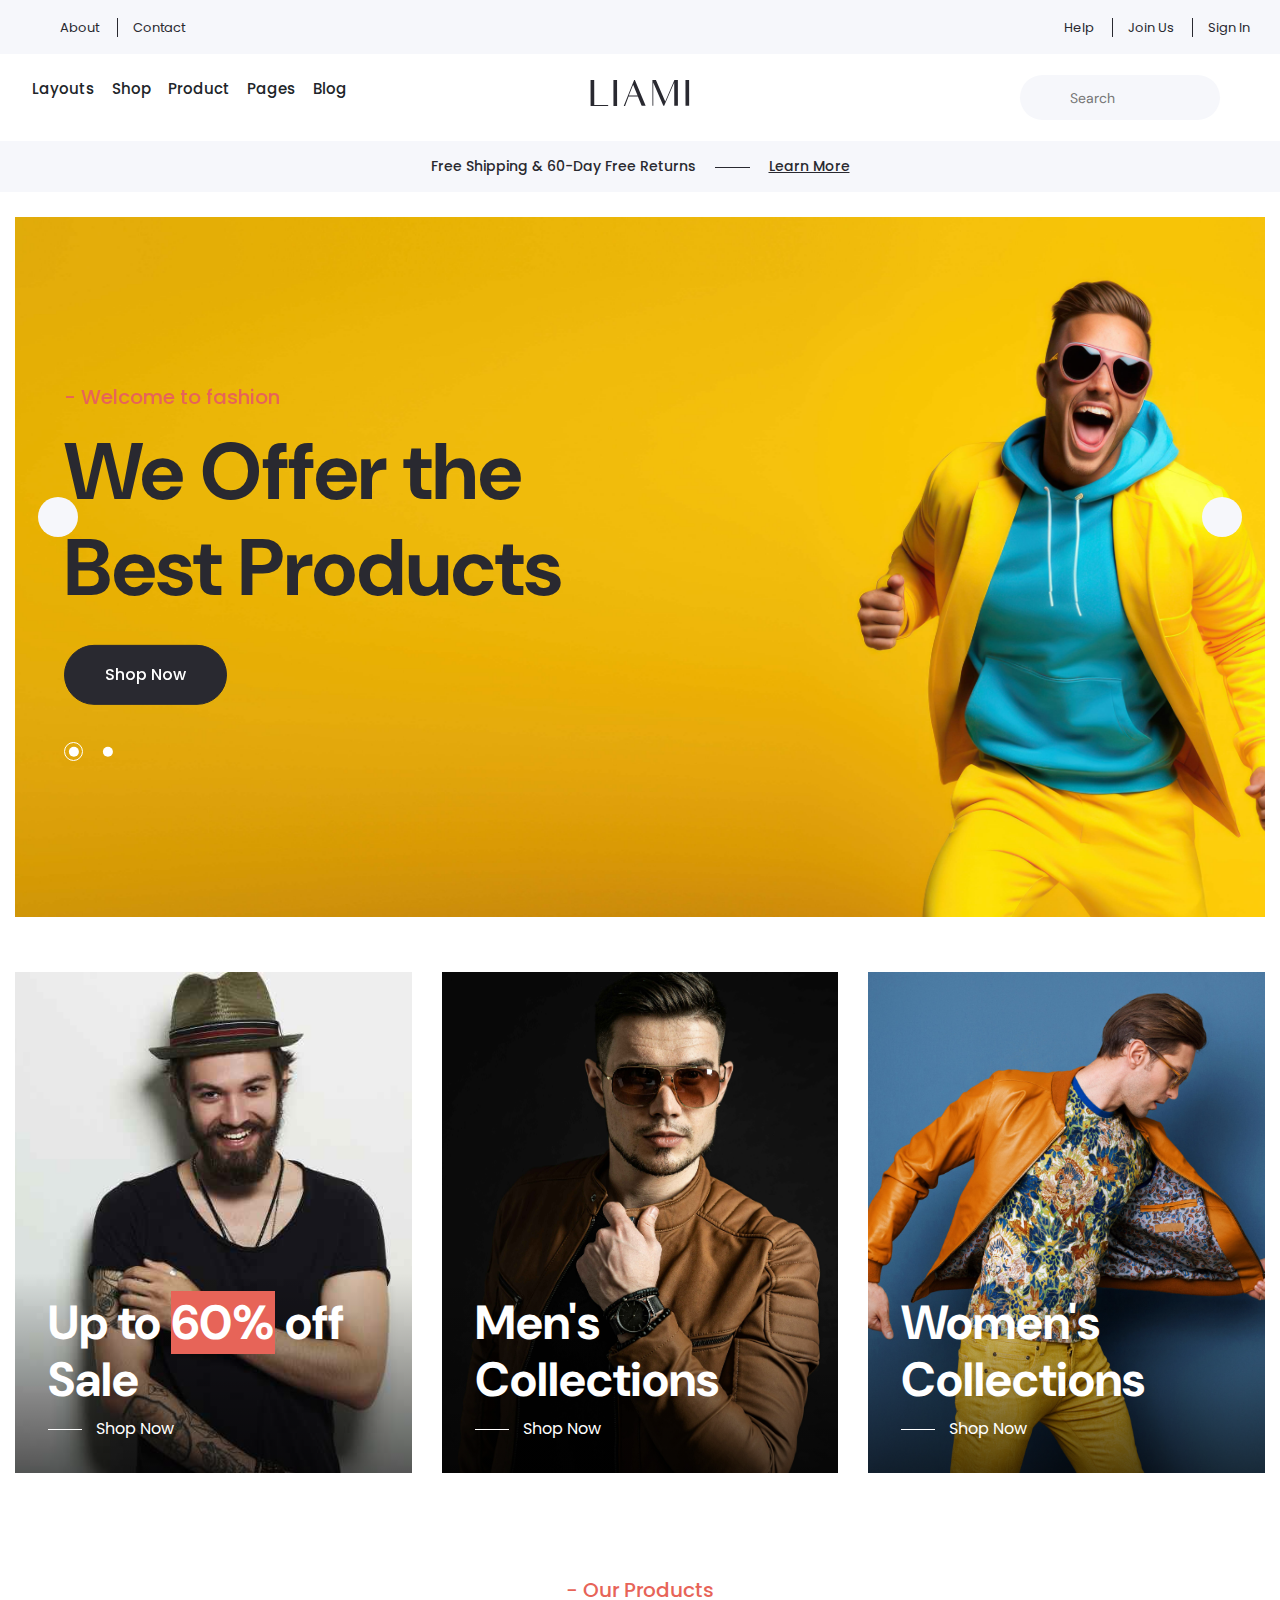
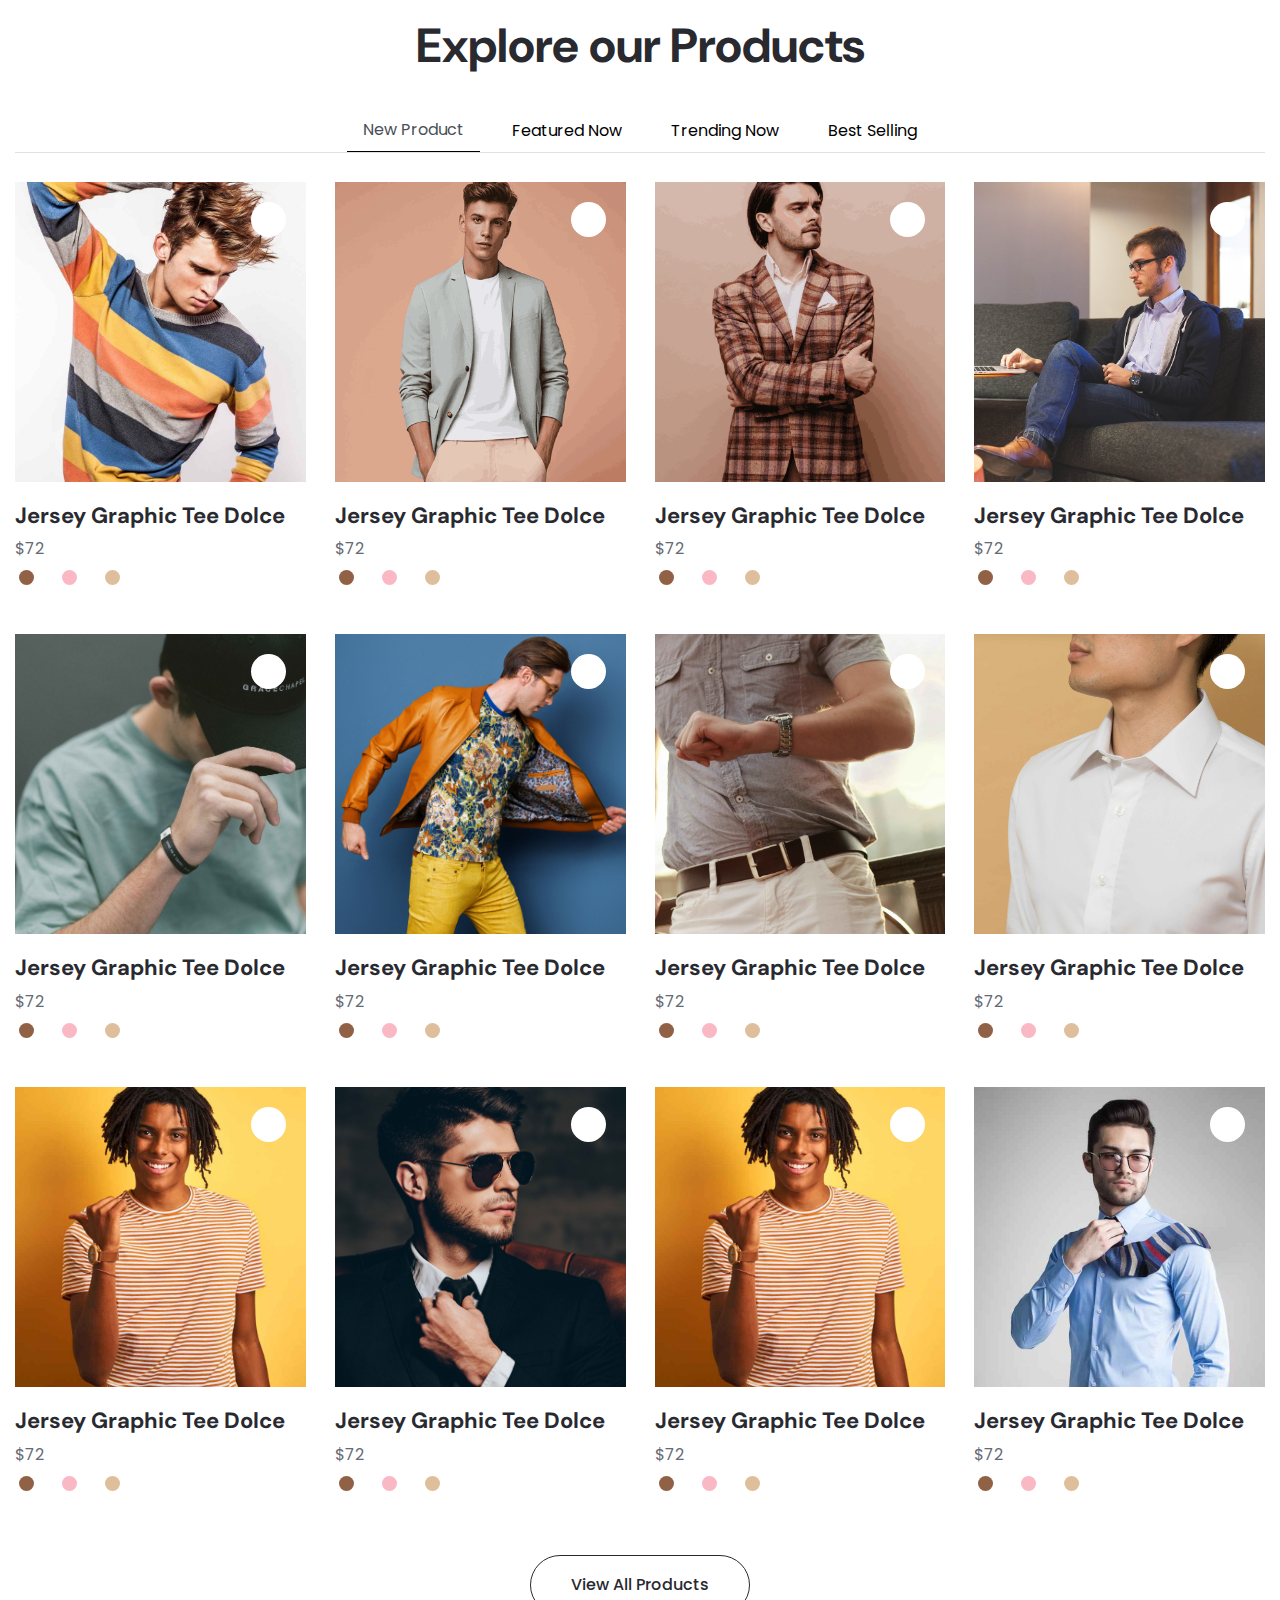
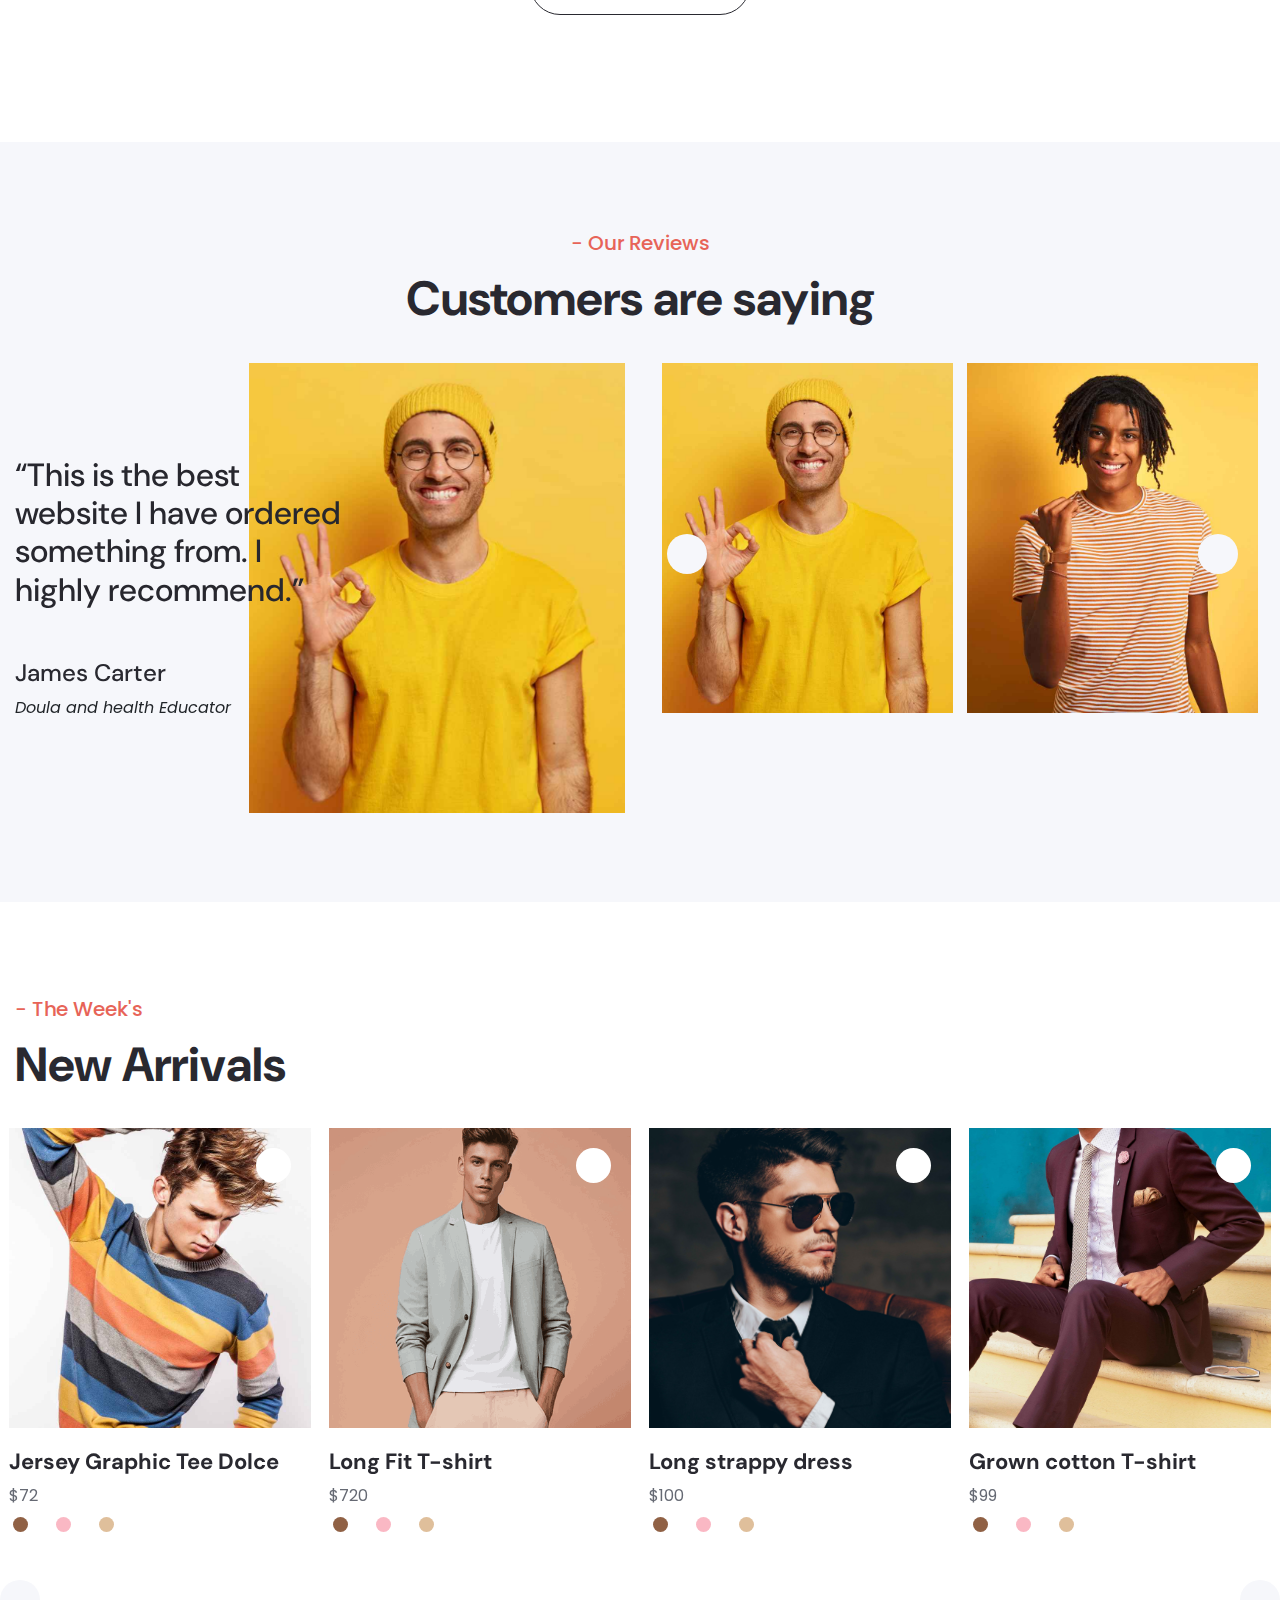
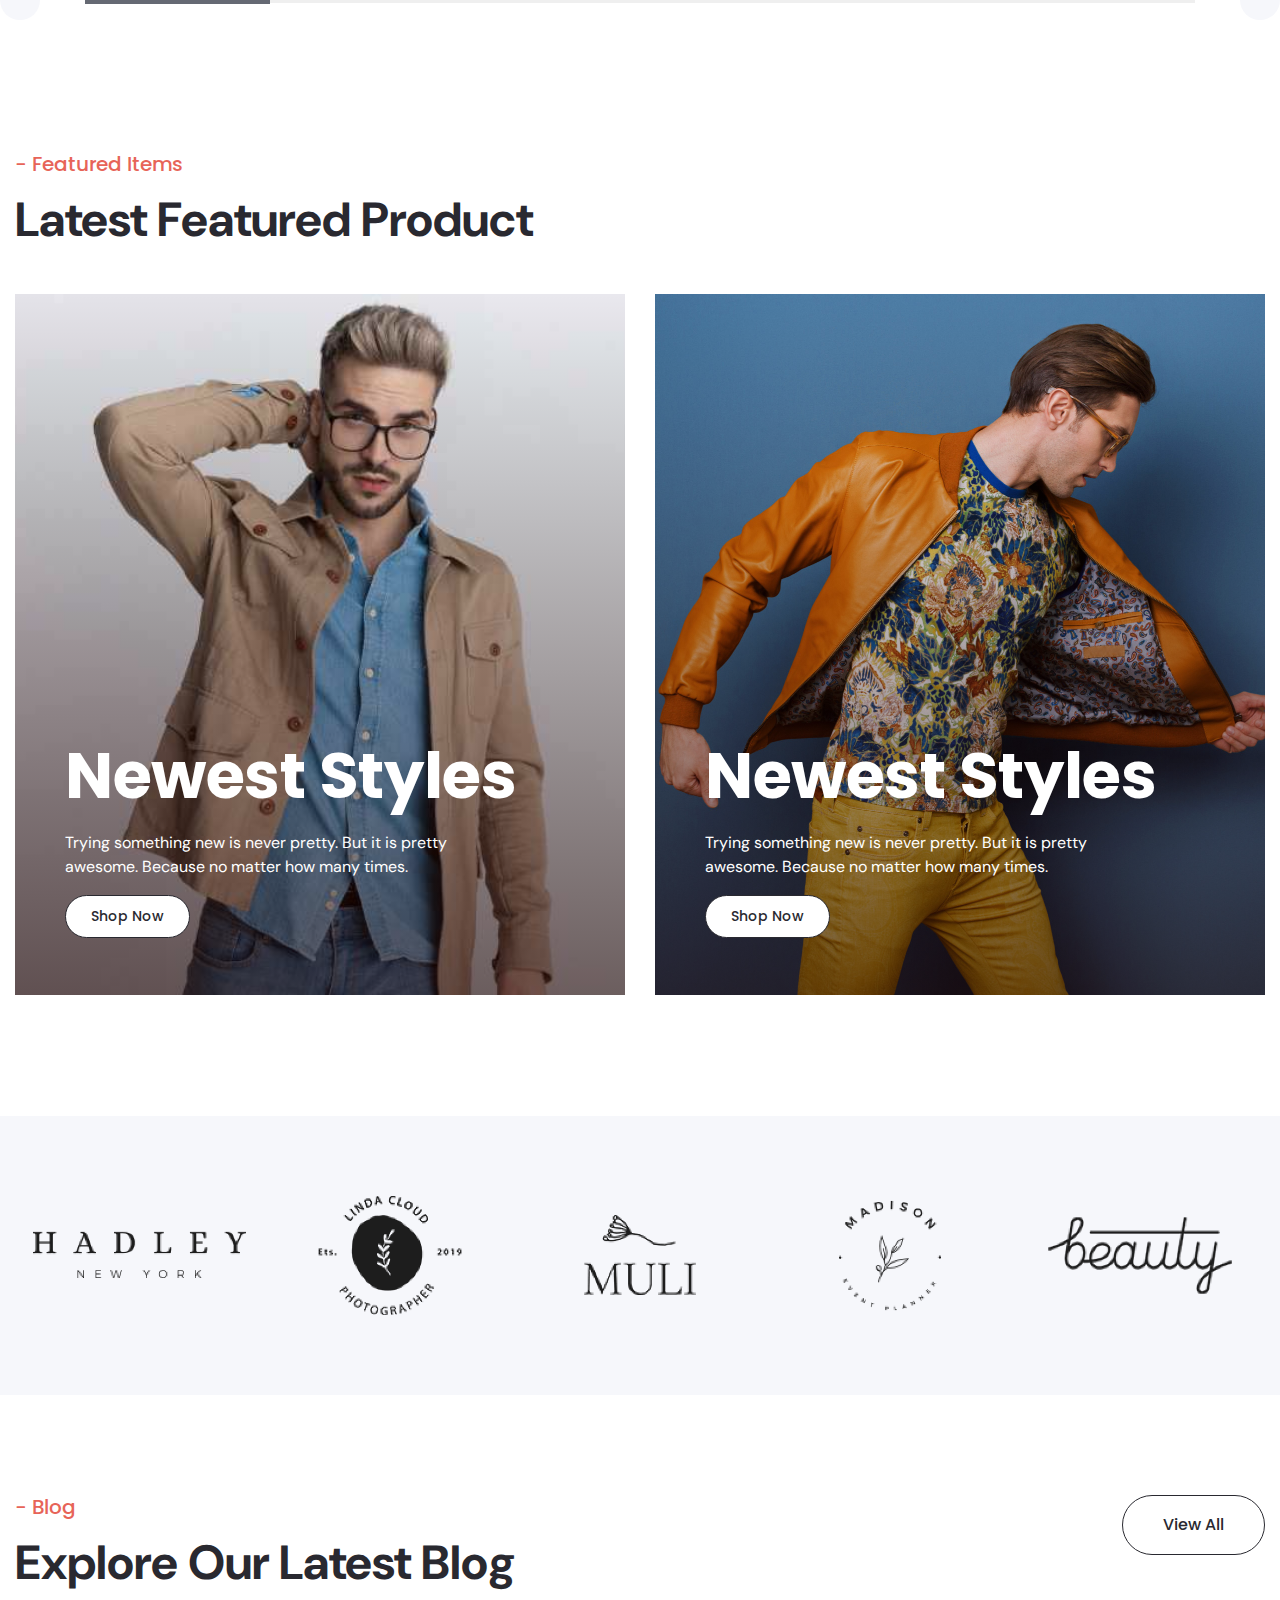
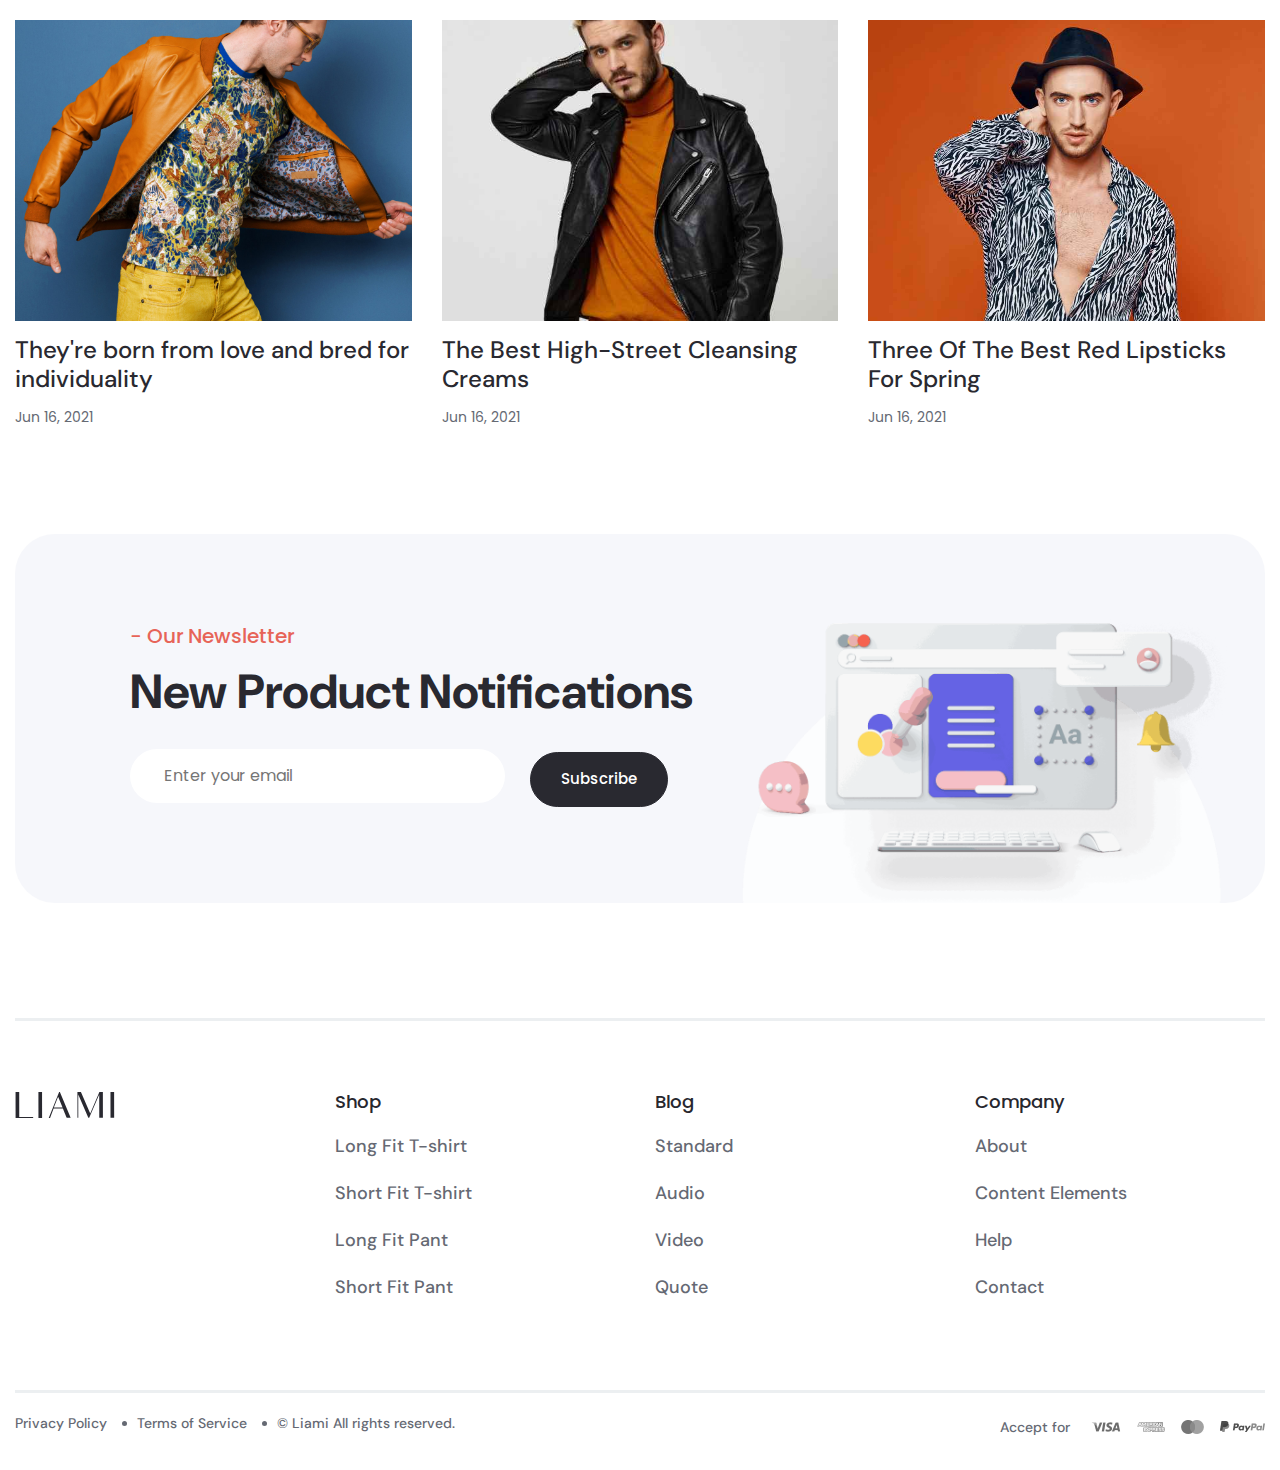
==== commit 4271bd54: "image optimized" ====
--- a/index.html
+++ b/index.html
@@ -129,7 +129,7 @@
                                             <div class="per-item">
                                                 <div class="cart-sidebar-item-left">
                                                     <span class="item-img">
-                                                        <img src="./assets/images/card-img1-2.jpg"
+                                                        <img src="./assets/images/card-img1-2_29_11zon.jpg"
                                                             alt="Added item's image" class="img-fluid w-100">
                                                     </span>
 
@@ -160,7 +160,7 @@
                                             <div class="per-item">
                                                 <div class="cart-sidebar-item-left">
                                                     <span class="item-img">
-                                                        <img src="./assets/images/card-img1-2.jpg"
+                                                        <img src="./assets/images/keagan-henmanjpg_3_11zon.jpg"
                                                             alt="Added item's image" class="img-fluid w-100">
                                                     </span>
 
@@ -191,7 +191,7 @@
                                             <div class="per-item">
                                                 <div class="cart-sidebar-item-left">
                                                     <span class="item-img">
-                                                        <img src="./assets/images/card-img1-2.jpg"
+                                                        <img src="./assets/images/product-img1-7_13_11zon.jpg"
                                                             alt="Added item's image" class="img-fluid w-100">
                                                     </span>
 
@@ -315,7 +315,7 @@
                                                         <li>
                                                             <a href="#">
                                                                 <div class="mega-menu-item-img">
-                                                                    <img src="./assets/images/card-img1-2.jpg"
+                                                                    <img src="./assets/images/card-img1-2_29_11zon.jpg"
                                                                         alt="Special Product">
 
                                                                     <div class="info">
@@ -348,7 +348,7 @@
                                                         <li>
                                                             <a href="#">
                                                                 <div class="mega-menu-item-img">
-                                                                    <img src="./assets/images/testi-img1-1.jpg"
+                                                                    <img src="./assets/images/testi-img1-1_22_11zon.jpg"
                                                                         alt="Special Product">
 
                                                                     <div class="info">
@@ -362,7 +362,7 @@
                                                         <li>
                                                             <a href="#">
                                                                 <div class="mega-menu-item-img">
-                                                                    <img src="./assets/images/product-img1-10.jpg"
+                                                                    <img src="./assets/images/product-img1-10_14_11zon.jpg"
                                                                         alt="Special Product">
 
                                                                     <div class="info">
@@ -646,7 +646,7 @@
             <!-- Slider -->
             <div class="row home-hero-slider">
                 <div class="hero-item hero-item-1">
-                    <img src="./assets/images/cheerful-man-wears-sport-fashion-with-empty-.jpeg" alt="Slider Image">
+                    <img src="./assets/images/cheerful-man-wears-sport-fashion-with-empty-.jpg" alt="Slider Image">
 
                     <div class="hero-item-info">
                         <h5 class="hero-subtitle">- Welcome to fashion</h5>
@@ -664,7 +664,7 @@
                 </div>
 
                 <div class="hero-item hero-item-2">
-                    <img src="./assets/images/cheerful-man-wears-sport-fashion-happy.jpeg" alt="Slider Image">
+                    <img src="./assets/images/cheerful-man-wears-sport-fashion-happy_30_11zon.jpeg" alt="Slider Image">
 
                     <div class="hero-item-info">
                         <h5 class="hero-subtitle">- Welcome to fashion</h5>
@@ -694,7 +694,7 @@
                 <div class="col-lg-4 col-md-4">
                     <div class="collection-item">
                         <div class="collection-item-img">
-                            <img src="./assets/images/product-img1-2.jpg" alt="Collections sample">
+                            <img src="./assets/images/product-img1-2_10_11zon.jpg" alt="Collections sample">
                         </div>
 
                         <div class="collection-item-info">
@@ -702,7 +702,7 @@
                                 Up to <span>60%</span> off Sale
                             </h3>
 
-                            <a href="./other-pages/item.html" class="collection-item-btn">
+                            <a href="./item.html" class="collection-item-btn">
                                 Shop Now
                             </a>
                         </div>
@@ -712,7 +712,7 @@
                 <div class="col-lg-4 col-md-4">
                     <div class="collection-item">
                         <div class="collection-item-img">
-                            <img src="./assets/images/maksym-tymchyk-.jpg" alt="Collections sample">
+                            <img src="./assets/images/maksym-tymchyk-_5_11zon.jpg" alt="Collections sample">
                         </div>
 
                         <div class="collection-item-info">
@@ -720,7 +720,7 @@
                                 Men's Collections
                             </h3>
 
-                            <a href="./other-pages/item.html" class="collection-item-btn">
+                            <a href="./item.html" class="collection-item-btn">
                                 Shop Now
                             </a>
                         </div>
@@ -738,7 +738,7 @@
                                 Women's Collections
                             </h3>
 
-                            <a href="./other-pages/item.html" class="collection-item-btn">
+                            <a href="./item.html" class="collection-item-btn">
                                 Shop Now
                             </a>
                         </div>
@@ -790,118 +790,118 @@
                             <!-- Products tab card item -->
                             <div class="tab-card">
                                 <div class="tab-card-top">
-                                    <a href="./other-pages/item.html" class="tab-card-img">
-                                        <img src="./assets/images/card-img1-2.jpg" alt="New Arrival Product">
-                                    </a>
-
-                                    <span class="tab-card-icon-btns">
-                                        <button class="tab-card-icon wishlist-icon">
-                                            <i class="fa-regular fa-heart"></i>
-                                        </button>
-
-                                        <button class="tab-card-icon cart-icon">
-                                            <i class="fa-solid fa-basket-shopping"></i>
-                                        </button>
-
-                                        <button class="tab-card-icon image-icon">
-                                            <i class="fa-regular fa-image"></i>
-                                        </button>
-                                    </span>
-                                </div>
-
-                                <div class="tab-card-bottom">
-                                    <h4 class="tab-card-title">
-                                        <a href="#">Jersey Graphic Tee Dolce</a>
-                                    </h4>
-
-                                    <p class="tab-card-price">$72</p>
-
-                                    <p class="tab-card-colors">
-                                        <a href="javascript:void(0);" class="color"></a>
-                                        <a href="javascript:void(0);" class="color"></a>
-                                        <a href="javascript:void(0);" class="color"></a>
-                                    </p>
-                                </div>
-                            </div>
-
-                            <!-- Products tab card item -->
-                            <div class="tab-card">
-                                <div class="tab-card-top">
-                                    <a href="./other-pages/item.html" class="tab-card-img">
-                                        <img src="./assets/images/7.png" alt="New Arrival Product">
-                                    </a>
-
-                                    <span class="tab-card-icon-btns">
-                                        <button class="tab-card-icon wishlist-icon">
-                                            <i class="fa-regular fa-heart"></i>
-                                        </button>
-
-                                        <button class="tab-card-icon cart-icon">
-                                            <i class="fa-solid fa-basket-shopping"></i>
-                                        </button>
-
-                                        <button class="tab-card-icon image-icon">
-                                            <i class="fa-regular fa-image"></i>
-                                        </button>
-                                    </span>
-                                </div>
-
-                                <div class="tab-card-bottom">
-                                    <h4 class="tab-card-title">
-                                        <a href="#">Jersey Graphic Tee Dolce</a>
-                                    </h4>
-
-                                    <p class="tab-card-price">$72</p>
-
-                                    <p class="tab-card-colors">
-                                        <a href="javascript:void(0);" class="color"></a>
-                                        <a href="javascript:void(0);" class="color"></a>
-                                        <a href="javascript:void(0);" class="color"></a>
-                                    </p>
-                                </div>
-                            </div>
-
-                            <!-- Products tab card item -->
-                            <div class="tab-card">
-                                <div class="tab-card-top">
-                                    <a href="./other-pages/item.html" class="tab-card-img">
-                                        <img src="./assets/images/9.png" alt="New Arrival Product">
-                                    </a>
-
-                                    <span class="tab-card-icon-btns">
-                                        <button class="tab-card-icon wishlist-icon">
-                                            <i class="fa-regular fa-heart"></i>
-                                        </button>
-
-                                        <button class="tab-card-icon cart-icon">
-                                            <i class="fa-solid fa-basket-shopping"></i>
-                                        </button>
-
-                                        <button class="tab-card-icon image-icon">
-                                            <i class="fa-regular fa-image"></i>
-                                        </button>
-                                    </span>
-                                </div>
-
-                                <div class="tab-card-bottom">
-                                    <h4 class="tab-card-title">
-                                        <a href="#">Jersey Graphic Tee Dolce</a>
-                                    </h4>
-
-                                    <p class="tab-card-price">$72</p>
-
-                                    <p class="tab-card-colors">
-                                        <a href="javascript:void(0);" class="color"></a>
-                                        <a href="javascript:void(0);" class="color"></a>
-                                        <a href="javascript:void(0);" class="color"></a>
-                                    </p>
-                                </div>
-                            </div>
-
-                            <!-- Products tab card item -->
-                            <div class="tab-card">
-                                <div class="tab-card-top">
-                                    <a href="./other-pages/item.html" class="tab-card-img">
+                                    <a href="./item.html" class="tab-card-img">
+                                        <img src="./assets/images/card-img1-2_29_11zon.jpg" alt="New Arrival Product">
+                                    </a>
+
+                                    <span class="tab-card-icon-btns">
+                                        <button class="tab-card-icon wishlist-icon">
+                                            <i class="fa-regular fa-heart"></i>
+                                        </button>
+
+                                        <button class="tab-card-icon cart-icon">
+                                            <i class="fa-solid fa-basket-shopping"></i>
+                                        </button>
+
+                                        <button class="tab-card-icon image-icon">
+                                            <i class="fa-regular fa-image"></i>
+                                        </button>
+                                    </span>
+                                </div>
+
+                                <div class="tab-card-bottom">
+                                    <h4 class="tab-card-title">
+                                        <a href="#">Jersey Graphic Tee Dolce</a>
+                                    </h4>
+
+                                    <p class="tab-card-price">$72</p>
+
+                                    <p class="tab-card-colors">
+                                        <a href="javascript:void(0);" class="color"></a>
+                                        <a href="javascript:void(0);" class="color"></a>
+                                        <a href="javascript:void(0);" class="color"></a>
+                                    </p>
+                                </div>
+                            </div>
+
+                            <!-- Products tab card item -->
+                            <div class="tab-card">
+                                <div class="tab-card-top">
+                                    <a href="./item.html" class="tab-card-img">
+                                        <img src="./assets/images/7_26_11zon.png" alt="New Arrival Product">
+                                    </a>
+
+                                    <span class="tab-card-icon-btns">
+                                        <button class="tab-card-icon wishlist-icon">
+                                            <i class="fa-regular fa-heart"></i>
+                                        </button>
+
+                                        <button class="tab-card-icon cart-icon">
+                                            <i class="fa-solid fa-basket-shopping"></i>
+                                        </button>
+
+                                        <button class="tab-card-icon image-icon">
+                                            <i class="fa-regular fa-image"></i>
+                                        </button>
+                                    </span>
+                                </div>
+
+                                <div class="tab-card-bottom">
+                                    <h4 class="tab-card-title">
+                                        <a href="#">Jersey Graphic Tee Dolce</a>
+                                    </h4>
+
+                                    <p class="tab-card-price">$72</p>
+
+                                    <p class="tab-card-colors">
+                                        <a href="javascript:void(0);" class="color"></a>
+                                        <a href="javascript:void(0);" class="color"></a>
+                                        <a href="javascript:void(0);" class="color"></a>
+                                    </p>
+                                </div>
+                            </div>
+
+                            <!-- Products tab card item -->
+                            <div class="tab-card">
+                                <div class="tab-card-top">
+                                    <a href="./item.html" class="tab-card-img">
+                                        <img src="./assets/images/9_27_11zon.png" alt="New Arrival Product">
+                                    </a>
+
+                                    <span class="tab-card-icon-btns">
+                                        <button class="tab-card-icon wishlist-icon">
+                                            <i class="fa-regular fa-heart"></i>
+                                        </button>
+
+                                        <button class="tab-card-icon cart-icon">
+                                            <i class="fa-solid fa-basket-shopping"></i>
+                                        </button>
+
+                                        <button class="tab-card-icon image-icon">
+                                            <i class="fa-regular fa-image"></i>
+                                        </button>
+                                    </span>
+                                </div>
+
+                                <div class="tab-card-bottom">
+                                    <h4 class="tab-card-title">
+                                        <a href="#">Jersey Graphic Tee Dolce</a>
+                                    </h4>
+
+                                    <p class="tab-card-price">$72</p>
+
+                                    <p class="tab-card-colors">
+                                        <a href="javascript:void(0);" class="color"></a>
+                                        <a href="javascript:void(0);" class="color"></a>
+                                        <a href="javascript:void(0);" class="color"></a>
+                                    </p>
+                                </div>
+                            </div>
+
+                            <!-- Products tab card item -->
+                            <div class="tab-card">
+                                <div class="tab-card-top">
+                                    <a href="./item.html" class="tab-card-img">
                                         <img src="./assets/images/entrepreneur-593371_1280.jpg"
                                             alt="New Arrival Product">
                                     </a>
@@ -939,44 +939,44 @@
                             <!-- Products tab card item -->
                             <div class="tab-card">
                                 <div class="tab-card-top">
-                                    <a href="./other-pages/item.html" class="tab-card-img">
-                                        <img src="./assets/images/keagan-henmanjpg.jpg" alt="New Arrival Product">
-                                    </a>
-
-                                    <span class="tab-card-icon-btns">
-                                        <button class="tab-card-icon wishlist-icon">
-                                            <i class="fa-regular fa-heart"></i>
-                                        </button>
-
-                                        <button class="tab-card-icon cart-icon">
-                                            <i class="fa-solid fa-basket-shopping"></i>
-                                        </button>
-
-                                        <button class="tab-card-icon image-icon">
-                                            <i class="fa-regular fa-image"></i>
-                                        </button>
-                                    </span>
-                                </div>
-
-                                <div class="tab-card-bottom">
-                                    <h4 class="tab-card-title">
-                                        <a href="#">Jersey Graphic Tee Dolce</a>
-                                    </h4>
-
-                                    <p class="tab-card-price">$72</p>
-
-                                    <p class="tab-card-colors">
-                                        <a href="javascript:void(0);" class="color"></a>
-                                        <a href="javascript:void(0);" class="color"></a>
-                                        <a href="javascript:void(0);" class="color"></a>
-                                    </p>
-                                </div>
-                            </div>
-
-                            <!-- Products tab card item -->
-                            <div class="tab-card">
-                                <div class="tab-card-top">
-                                    <a href="./other-pages/item.html" class="tab-card-img">
+                                    <a href="./item.html" class="tab-card-img">
+                                        <img src="./assets/images/keagan-henmanjpg_3_11zon.jpg" alt="New Arrival Product">
+                                    </a>
+
+                                    <span class="tab-card-icon-btns">
+                                        <button class="tab-card-icon wishlist-icon">
+                                            <i class="fa-regular fa-heart"></i>
+                                        </button>
+
+                                        <button class="tab-card-icon cart-icon">
+                                            <i class="fa-solid fa-basket-shopping"></i>
+                                        </button>
+
+                                        <button class="tab-card-icon image-icon">
+                                            <i class="fa-regular fa-image"></i>
+                                        </button>
+                                    </span>
+                                </div>
+
+                                <div class="tab-card-bottom">
+                                    <h4 class="tab-card-title">
+                                        <a href="#">Jersey Graphic Tee Dolce</a>
+                                    </h4>
+
+                                    <p class="tab-card-price">$72</p>
+
+                                    <p class="tab-card-colors">
+                                        <a href="javascript:void(0);" class="color"></a>
+                                        <a href="javascript:void(0);" class="color"></a>
+                                        <a href="javascript:void(0);" class="color"></a>
+                                    </p>
+                                </div>
+                            </div>
+
+                            <!-- Products tab card item -->
+                            <div class="tab-card">
+                                <div class="tab-card-top">
+                                    <a href="./item.html" class="tab-card-img">
                                         <img src="./assets/images/featured-product-img1-2.jpg"
                                             alt="New Arrival Product">
                                     </a>
@@ -1014,119 +1014,119 @@
                             <!-- Products tab card item -->
                             <div class="tab-card">
                                 <div class="tab-card-top">
-                                    <a href="./other-pages/item.html" class="tab-card-img">
-                                        <img src="./assets/images/jeshoots-3572.jpg" alt="New Arrival Product">
-                                    </a>
-
-                                    <span class="tab-card-icon-btns">
-                                        <button class="tab-card-icon wishlist-icon">
-                                            <i class="fa-regular fa-heart"></i>
-                                        </button>
-
-                                        <button class="tab-card-icon cart-icon">
-                                            <i class="fa-solid fa-basket-shopping"></i>
-                                        </button>
-
-                                        <button class="tab-card-icon image-icon">
-                                            <i class="fa-regular fa-image"></i>
-                                        </button>
-                                    </span>
-                                </div>
-
-                                <div class="tab-card-bottom">
-                                    <h4 class="tab-card-title">
-                                        <a href="#">Jersey Graphic Tee Dolce</a>
-                                    </h4>
-
-                                    <p class="tab-card-price">$72</p>
-
-                                    <p class="tab-card-colors">
-                                        <a href="javascript:void(0);" class="color"></a>
-                                        <a href="javascript:void(0);" class="color"></a>
-                                        <a href="javascript:void(0);" class="color"></a>
-                                    </p>
-                                </div>
-                            </div>
-
-                            <!-- Products tab card item -->
-                            <div class="tab-card">
-                                <div class="tab-card-top">
-                                    <a href="./other-pages/item.html" class="tab-card-img">
-                                        <img src="./assets/images/nimble-made.jpg" alt="New Arrival Product">
-                                    </a>
-
-                                    <span class="tab-card-icon-btns">
-                                        <button class="tab-card-icon wishlist-icon">
-                                            <i class="fa-regular fa-heart"></i>
-                                        </button>
-
-                                        <button class="tab-card-icon cart-icon">
-                                            <i class="fa-solid fa-basket-shopping"></i>
-                                        </button>
-
-                                        <button class="tab-card-icon image-icon">
-                                            <i class="fa-regular fa-image"></i>
-                                        </button>
-                                    </span>
-                                </div>
-
-                                <div class="tab-card-bottom">
-                                    <h4 class="tab-card-title">
-                                        <a href="#">Jersey Graphic Tee Dolce</a>
-                                    </h4>
-
-                                    <p class="tab-card-price">$72</p>
-
-                                    <p class="tab-card-colors">
-                                        <a href="javascript:void(0);" class="color"></a>
-                                        <a href="javascript:void(0);" class="color"></a>
-                                        <a href="javascript:void(0);" class="color"></a>
-                                    </p>
-                                </div>
-                            </div>
-
-                            <!-- Products tab card item -->
-                            <div class="tab-card">
-                                <div class="tab-card-top">
-                                    <a href="./other-pages/item.html" class="tab-card-img">
-                                        <img src="./assets/images/testi-img1-1.jpg" alt="New Arrival Product">
-                                    </a>
-
-                                    <span class="tab-card-icon-btns">
-                                        <button class="tab-card-icon wishlist-icon">
-                                            <i class="fa-regular fa-heart"></i>
-                                        </button>
-
-                                        <button class="tab-card-icon cart-icon">
-                                            <i class="fa-solid fa-basket-shopping"></i>
-                                        </button>
-
-                                        <button class="tab-card-icon image-icon">
-                                            <i class="fa-regular fa-image"></i>
-                                        </button>
-                                    </span>
-                                </div>
-
-                                <div class="tab-card-bottom">
-                                    <h4 class="tab-card-title">
-                                        <a href="#">Jersey Graphic Tee Dolce</a>
-                                    </h4>
-
-                                    <p class="tab-card-price">$72</p>
-
-                                    <p class="tab-card-colors">
-                                        <a href="javascript:void(0);" class="color"></a>
-                                        <a href="javascript:void(0);" class="color"></a>
-                                        <a href="javascript:void(0);" class="color"></a>
-                                    </p>
-                                </div>
-                            </div>
-
-                            <!-- Products tab card item -->
-                            <div class="tab-card">
-                                <div class="tab-card-top">
-                                    <a href="./other-pages/item.html" class="tab-card-img">
-                                        <img src="./assets/images/vecteezy_-man-in-suit_13536233.jpg"
+                                    <a href="./item.html" class="tab-card-img">
+                                        <img src="./assets/images/jeshoots-3572_2_11zon.jpg" alt="New Arrival Product">
+                                    </a>
+
+                                    <span class="tab-card-icon-btns">
+                                        <button class="tab-card-icon wishlist-icon">
+                                            <i class="fa-regular fa-heart"></i>
+                                        </button>
+
+                                        <button class="tab-card-icon cart-icon">
+                                            <i class="fa-solid fa-basket-shopping"></i>
+                                        </button>
+
+                                        <button class="tab-card-icon image-icon">
+                                            <i class="fa-regular fa-image"></i>
+                                        </button>
+                                    </span>
+                                </div>
+
+                                <div class="tab-card-bottom">
+                                    <h4 class="tab-card-title">
+                                        <a href="#">Jersey Graphic Tee Dolce</a>
+                                    </h4>
+
+                                    <p class="tab-card-price">$72</p>
+
+                                    <p class="tab-card-colors">
+                                        <a href="javascript:void(0);" class="color"></a>
+                                        <a href="javascript:void(0);" class="color"></a>
+                                        <a href="javascript:void(0);" class="color"></a>
+                                    </p>
+                                </div>
+                            </div>
+
+                            <!-- Products tab card item -->
+                            <div class="tab-card">
+                                <div class="tab-card-top">
+                                    <a href="./item.html" class="tab-card-img">
+                                        <img src="./assets/images/nimble-made_7_11zon.jpg" alt="New Arrival Product">
+                                    </a>
+
+                                    <span class="tab-card-icon-btns">
+                                        <button class="tab-card-icon wishlist-icon">
+                                            <i class="fa-regular fa-heart"></i>
+                                        </button>
+
+                                        <button class="tab-card-icon cart-icon">
+                                            <i class="fa-solid fa-basket-shopping"></i>
+                                        </button>
+
+                                        <button class="tab-card-icon image-icon">
+                                            <i class="fa-regular fa-image"></i>
+                                        </button>
+                                    </span>
+                                </div>
+
+                                <div class="tab-card-bottom">
+                                    <h4 class="tab-card-title">
+                                        <a href="#">Jersey Graphic Tee Dolce</a>
+                                    </h4>
+
+                                    <p class="tab-card-price">$72</p>
+
+                                    <p class="tab-card-colors">
+                                        <a href="javascript:void(0);" class="color"></a>
+                                        <a href="javascript:void(0);" class="color"></a>
+                                        <a href="javascript:void(0);" class="color"></a>
+                                    </p>
+                                </div>
+                            </div>
+
+                            <!-- Products tab card item -->
+                            <div class="tab-card">
+                                <div class="tab-card-top">
+                                    <a href="./item.html" class="tab-card-img">
+                                        <img src="./assets/images/testi-img1-1_22_11zon.jpg" alt="New Arrival Product">
+                                    </a>
+
+                                    <span class="tab-card-icon-btns">
+                                        <button class="tab-card-icon wishlist-icon">
+                                            <i class="fa-regular fa-heart"></i>
+                                        </button>
+
+                                        <button class="tab-card-icon cart-icon">
+                                            <i class="fa-solid fa-basket-shopping"></i>
+                                        </button>
+
+                                        <button class="tab-card-icon image-icon">
+                                            <i class="fa-regular fa-image"></i>
+                                        </button>
+                                    </span>
+                                </div>
+
+                                <div class="tab-card-bottom">
+                                    <h4 class="tab-card-title">
+                                        <a href="#">Jersey Graphic Tee Dolce</a>
+                                    </h4>
+
+                                    <p class="tab-card-price">$72</p>
+
+                                    <p class="tab-card-colors">
+                                        <a href="javascript:void(0);" class="color"></a>
+                                        <a href="javascript:void(0);" class="color"></a>
+                                        <a href="javascript:void(0);" class="color"></a>
+                                    </p>
+                                </div>
+                            </div>
+
+                            <!-- Products tab card item -->
+                            <div class="tab-card">
+                                <div class="tab-card-top">
+                                    <a href="./item.html" class="tab-card-img">
+                                        <img src="./assets/images/vecteezy_-man-in-suit_13536233_25_11zon.jpg"
                                             alt="New Arrival Product">
                                     </a>
 
@@ -1163,45 +1163,45 @@
                             <!-- Products tab card item -->
                             <div class="tab-card">
                                 <div class="tab-card-top">
-                                    <a href="./other-pages/item.html" class="tab-card-img">
-                                        <img src="./assets/images/testi-img1-3.jpg" alt="New Arrival Product">
-                                    </a>
-
-                                    <span class="tab-card-icon-btns">
-                                        <button class="tab-card-icon wishlist-icon">
-                                            <i class="fa-regular fa-heart"></i>
-                                        </button>
-
-                                        <button class="tab-card-icon cart-icon">
-                                            <i class="fa-solid fa-basket-shopping"></i>
-                                        </button>
-
-                                        <button class="tab-card-icon image-icon">
-                                            <i class="fa-regular fa-image"></i>
-                                        </button>
-                                    </span>
-                                </div>
-
-                                <div class="tab-card-bottom">
-                                    <h4 class="tab-card-title">
-                                        <a href="#">Jersey Graphic Tee Dolce</a>
-                                    </h4>
-
-                                    <p class="tab-card-price">$72</p>
-
-                                    <p class="tab-card-colors">
-                                        <a href="javascript:void(0);" class="color"></a>
-                                        <a href="javascript:void(0);" class="color"></a>
-                                        <a href="javascript:void(0);" class="color"></a>
-                                    </p>
-                                </div>
-                            </div>
-
-                            <!-- Products tab card item -->
-                            <div class="tab-card">
-                                <div class="tab-card-top">
-                                    <a href="./other-pages/item.html" class="tab-card-img">
-                                        <img src="./assets/images/product-img1-14.jpg" alt="New Arrival Product">
+                                    <a href="./item.html" class="tab-card-img">
+                                        <img src="./assets/images/testi-img1-1_22_11zon.jpg" alt="New Arrival Product">
+                                    </a>
+
+                                    <span class="tab-card-icon-btns">
+                                        <button class="tab-card-icon wishlist-icon">
+                                            <i class="fa-regular fa-heart"></i>
+                                        </button>
+
+                                        <button class="tab-card-icon cart-icon">
+                                            <i class="fa-solid fa-basket-shopping"></i>
+                                        </button>
+
+                                        <button class="tab-card-icon image-icon">
+                                            <i class="fa-regular fa-image"></i>
+                                        </button>
+                                    </span>
+                                </div>
+
+                                <div class="tab-card-bottom">
+                                    <h4 class="tab-card-title">
+                                        <a href="#">Jersey Graphic Tee Dolce</a>
+                                    </h4>
+
+                                    <p class="tab-card-price">$72</p>
+
+                                    <p class="tab-card-colors">
+                                        <a href="javascript:void(0);" class="color"></a>
+                                        <a href="javascript:void(0);" class="color"></a>
+                                        <a href="javascript:void(0);" class="color"></a>
+                                    </p>
+                                </div>
+                            </div>
+
+                            <!-- Products tab card item -->
+                            <div class="tab-card">
+                                <div class="tab-card-top">
+                                    <a href="./item.html" class="tab-card-img">
+                                        <img src="./assets/images/product-img1-14_16_11zon.jpg" alt="New Arrival Product">
                                     </a>
 
                                     <span class="tab-card-icon-btns">
@@ -1247,118 +1247,118 @@
                             <!-- Products tab card item -->
                             <div class="tab-card">
                                 <div class="tab-card-top">
-                                    <a href="./other-pages/item.html" class="tab-card-img">
-                                        <img src="./assets/images/7.png" alt="New Arrival Product">
-                                    </a>
-
-                                    <span class="tab-card-icon-btns">
-                                        <button class="tab-card-icon wishlist-icon">
-                                            <i class="fa-regular fa-heart"></i>
-                                        </button>
-
-                                        <button class="tab-card-icon cart-icon">
-                                            <i class="fa-solid fa-basket-shopping"></i>
-                                        </button>
-
-                                        <button class="tab-card-icon image-icon">
-                                            <i class="fa-regular fa-image"></i>
-                                        </button>
-                                    </span>
-                                </div>
-
-                                <div class="tab-card-bottom">
-                                    <h4 class="tab-card-title">
-                                        <a href="#">Jersey Graphic Tee Dolce</a>
-                                    </h4>
-
-                                    <p class="tab-card-price">$72</p>
-
-                                    <p class="tab-card-colors">
-                                        <a href="javascript:void(0);" class="color"></a>
-                                        <a href="javascript:void(0);" class="color"></a>
-                                        <a href="javascript:void(0);" class="color"></a>
-                                    </p>
-                                </div>
-                            </div>
-
-                            <!-- Products tab card item -->
-                            <div class="tab-card">
-                                <div class="tab-card-top">
-                                    <a href="./other-pages/item.html" class="tab-card-img">
-                                        <img src="./assets/images/9.png" alt="New Arrival Product">
-                                    </a>
-
-                                    <span class="tab-card-icon-btns">
-                                        <button class="tab-card-icon wishlist-icon">
-                                            <i class="fa-regular fa-heart"></i>
-                                        </button>
-
-                                        <button class="tab-card-icon cart-icon">
-                                            <i class="fa-solid fa-basket-shopping"></i>
-                                        </button>
-
-                                        <button class="tab-card-icon image-icon">
-                                            <i class="fa-regular fa-image"></i>
-                                        </button>
-                                    </span>
-                                </div>
-
-                                <div class="tab-card-bottom">
-                                    <h4 class="tab-card-title">
-                                        <a href="#">Jersey Graphic Tee Dolce</a>
-                                    </h4>
-
-                                    <p class="tab-card-price">$72</p>
-
-                                    <p class="tab-card-colors">
-                                        <a href="javascript:void(0);" class="color"></a>
-                                        <a href="javascript:void(0);" class="color"></a>
-                                        <a href="javascript:void(0);" class="color"></a>
-                                    </p>
-                                </div>
-                            </div>
-
-                            <!-- Products tab card item -->
-                            <div class="tab-card">
-                                <div class="tab-card-top">
-                                    <a href="./other-pages/item.html" class="tab-card-img">
-                                        <img src="./assets/images/card-img1-2.jpg" alt="New Arrival Product">
-                                    </a>
-
-                                    <span class="tab-card-icon-btns">
-                                        <button class="tab-card-icon wishlist-icon">
-                                            <i class="fa-regular fa-heart"></i>
-                                        </button>
-
-                                        <button class="tab-card-icon cart-icon">
-                                            <i class="fa-solid fa-basket-shopping"></i>
-                                        </button>
-
-                                        <button class="tab-card-icon image-icon">
-                                            <i class="fa-regular fa-image"></i>
-                                        </button>
-                                    </span>
-                                </div>
-
-                                <div class="tab-card-bottom">
-                                    <h4 class="tab-card-title">
-                                        <a href="#">Jersey Graphic Tee Dolce</a>
-                                    </h4>
-
-                                    <p class="tab-card-price">$72</p>
-
-                                    <p class="tab-card-colors">
-                                        <a href="javascript:void(0);" class="color"></a>
-                                        <a href="javascript:void(0);" class="color"></a>
-                                        <a href="javascript:void(0);" class="color"></a>
-                                    </p>
-                                </div>
-                            </div>
-
-                            <!-- Products tab card item -->
-                            <div class="tab-card">
-                                <div class="tab-card-top">
-                                    <a href="./other-pages/item.html" class="tab-card-img">
+                                    <a href="./item.html" class="tab-card-img">
+                                        <img src="./assets/images/7_26_11zon.png" alt="New Arrival Product">
+                                    </a>
+
+                                    <span class="tab-card-icon-btns">
+                                        <button class="tab-card-icon wishlist-icon">
+                                            <i class="fa-regular fa-heart"></i>
+                                        </button>
+
+                                        <button class="tab-card-icon cart-icon">
+                                            <i class="fa-solid fa-basket-shopping"></i>
+                                        </button>
+
+                                        <button class="tab-card-icon image-icon">
+                                            <i class="fa-regular fa-image"></i>
+                                        </button>
+                                    </span>
+                                </div>
+
+                                <div class="tab-card-bottom">
+                                    <h4 class="tab-card-title">
+                                        <a href="#">Jersey Graphic Tee Dolce</a>
+                                    </h4>
+
+                                    <p class="tab-card-price">$72</p>
+
+                                    <p class="tab-card-colors">
+                                        <a href="javascript:void(0);" class="color"></a>
+                                        <a href="javascript:void(0);" class="color"></a>
+                                        <a href="javascript:void(0);" class="color"></a>
+                                    </p>
+                                </div>
+                            </div>
+
+                            <!-- Products tab card item -->
+                            <div class="tab-card">
+                                <div class="tab-card-top">
+                                    <a href="./item.html" class="tab-card-img">
+                                        <img src="./assets/images/9_27_11zon.png" alt="New Arrival Product">
+                                    </a>
+
+                                    <span class="tab-card-icon-btns">
+                                        <button class="tab-card-icon wishlist-icon">
+                                            <i class="fa-regular fa-heart"></i>
+                                        </button>
+
+                                        <button class="tab-card-icon cart-icon">
+                                            <i class="fa-solid fa-basket-shopping"></i>
+                                        </button>
+
+                                        <button class="tab-card-icon image-icon">
+                                            <i class="fa-regular fa-image"></i>
+                                        </button>
+                                    </span>
+                                </div>
+
+                                <div class="tab-card-bottom">
+                                    <h4 class="tab-card-title">
+                                        <a href="#">Jersey Graphic Tee Dolce</a>
+                                    </h4>
+
+                                    <p class="tab-card-price">$72</p>
+
+                                    <p class="tab-card-colors">
+                                        <a href="javascript:void(0);" class="color"></a>
+                                        <a href="javascript:void(0);" class="color"></a>
+                                        <a href="javascript:void(0);" class="color"></a>
+                                    </p>
+                                </div>
+                            </div>
+
+                            <!-- Products tab card item -->
+                            <div class="tab-card">
+                                <div class="tab-card-top">
+                                    <a href="./item.html" class="tab-card-img">
+                                        <img src="./assets/images/card-img1-2_29_11zon.jpg" alt="New Arrival Product">
+                                    </a>
+
+                                    <span class="tab-card-icon-btns">
+                                        <button class="tab-card-icon wishlist-icon">
+                                            <i class="fa-regular fa-heart"></i>
+                                        </button>
+
+                                        <button class="tab-card-icon cart-icon">
+                                            <i class="fa-solid fa-basket-shopping"></i>
+                                        </button>
+
+                                        <button class="tab-card-icon image-icon">
+                                            <i class="fa-regular fa-image"></i>
+                                        </button>
+                                    </span>
+                                </div>
+
+                                <div class="tab-card-bottom">
+                                    <h4 class="tab-card-title">
+                                        <a href="#">Jersey Graphic Tee Dolce</a>
+                                    </h4>
+
+                                    <p class="tab-card-price">$72</p>
+
+                                    <p class="tab-card-colors">
+                                        <a href="javascript:void(0);" class="color"></a>
+                                        <a href="javascript:void(0);" class="color"></a>
+                                        <a href="javascript:void(0);" class="color"></a>
+                                    </p>
+                                </div>
+                            </div>
+
+                            <!-- Products tab card item -->
+                            <div class="tab-card">
+                                <div class="tab-card-top">
+                                    <a href="./item.html" class="tab-card-img">
                                         <img src="./assets/images/entrepreneur-593371_1280.jpg"
                                             alt="New Arrival Product">
                                     </a>
@@ -1396,7 +1396,7 @@
                             <!-- Products tab card item -->
                             <div class="tab-card">
                                 <div class="tab-card-top">
-                                    <a href="./other-pages/item.html" class="tab-card-img">
+                                    <a href="./item.html" class="tab-card-img">
                                         <img src="./assets/images/featured-product-img1-2.jpg"
                                             alt="New Arrival Product">
                                     </a>
@@ -1434,45 +1434,45 @@
                             <!-- Products tab card item -->
                             <div class="tab-card">
                                 <div class="tab-card-top">
-                                    <a href="./other-pages/item.html" class="tab-card-img">
-                                        <img src="./assets/images/keagan-henmanjpg.jpg" alt="New Arrival Product">
-                                    </a>
-
-                                    <span class="tab-card-icon-btns">
-                                        <button class="tab-card-icon wishlist-icon">
-                                            <i class="fa-regular fa-heart"></i>
-                                        </button>
-
-                                        <button class="tab-card-icon cart-icon">
-                                            <i class="fa-solid fa-basket-shopping"></i>
-                                        </button>
-
-                                        <button class="tab-card-icon image-icon">
-                                            <i class="fa-regular fa-image"></i>
-                                        </button>
-                                    </span>
-                                </div>
-
-                                <div class="tab-card-bottom">
-                                    <h4 class="tab-card-title">
-                                        <a href="#">Jersey Graphic Tee Dolce</a>
-                                    </h4>
-
-                                    <p class="tab-card-price">$72</p>
-
-                                    <p class="tab-card-colors">
-                                        <a href="javascript:void(0);" class="color"></a>
-                                        <a href="javascript:void(0);" class="color"></a>
-                                        <a href="javascript:void(0);" class="color"></a>
-                                    </p>
-                                </div>
-                            </div>
-
-                            <!-- Products tab card item -->
-                            <div class="tab-card">
-                                <div class="tab-card-top">
-                                    <a href="./other-pages/item.html" class="tab-card-img">
-                                        <img src="./assets/images/vecteezy_-man-in-suit_13536233.jpg"
+                                    <a href="./item.html" class="tab-card-img">
+                                        <img src="./assets/images/keagan-henmanjpg_3_11zon.jpg" alt="New Arrival Product">
+                                    </a>
+
+                                    <span class="tab-card-icon-btns">
+                                        <button class="tab-card-icon wishlist-icon">
+                                            <i class="fa-regular fa-heart"></i>
+                                        </button>
+
+                                        <button class="tab-card-icon cart-icon">
+                                            <i class="fa-solid fa-basket-shopping"></i>
+                                        </button>
+
+                                        <button class="tab-card-icon image-icon">
+                                            <i class="fa-regular fa-image"></i>
+                                        </button>
+                                    </span>
+                                </div>
+
+                                <div class="tab-card-bottom">
+                                    <h4 class="tab-card-title">
+                                        <a href="#">Jersey Graphic Tee Dolce</a>
+                                    </h4>
+
+                                    <p class="tab-card-price">$72</p>
+
+                                    <p class="tab-card-colors">
+                                        <a href="javascript:void(0);" class="color"></a>
+                                        <a href="javascript:void(0);" class="color"></a>
+                                        <a href="javascript:void(0);" class="color"></a>
+                                    </p>
+                                </div>
+                            </div>
+
+                            <!-- Products tab card item -->
+                            <div class="tab-card">
+                                <div class="tab-card-top">
+                                    <a href="./item.html" class="tab-card-img">
+                                        <img src="./assets/images/vecteezy_-man-in-suit_13536233_25_11zon.jpg"
                                             alt="New Arrival Product">
                                     </a>
 
@@ -1509,156 +1509,156 @@
                             <!-- Products tab card item -->
                             <div class="tab-card">
                                 <div class="tab-card-top">
-                                    <a href="./other-pages/item.html" class="tab-card-img">
-                                        <img src="./assets/images/jeshoots-3572.jpg" alt="New Arrival Product">
-                                    </a>
-
-                                    <span class="tab-card-icon-btns">
-                                        <button class="tab-card-icon wishlist-icon">
-                                            <i class="fa-regular fa-heart"></i>
-                                        </button>
-
-                                        <button class="tab-card-icon cart-icon">
-                                            <i class="fa-solid fa-basket-shopping"></i>
-                                        </button>
-
-                                        <button class="tab-card-icon image-icon">
-                                            <i class="fa-regular fa-image"></i>
-                                        </button>
-                                    </span>
-                                </div>
-
-                                <div class="tab-card-bottom">
-                                    <h4 class="tab-card-title">
-                                        <a href="#">Jersey Graphic Tee Dolce</a>
-                                    </h4>
-
-                                    <p class="tab-card-price">$72</p>
-
-                                    <p class="tab-card-colors">
-                                        <a href="javascript:void(0);" class="color"></a>
-                                        <a href="javascript:void(0);" class="color"></a>
-                                        <a href="javascript:void(0);" class="color"></a>
-                                    </p>
-                                </div>
-                            </div>
-
-                            <!-- Products tab card item -->
-                            <div class="tab-card">
-                                <div class="tab-card-top">
-                                    <a href="./other-pages/item.html" class="tab-card-img">
-                                        <img src="./assets/images/nimble-made.jpg" alt="New Arrival Product">
-                                    </a>
-
-                                    <span class="tab-card-icon-btns">
-                                        <button class="tab-card-icon wishlist-icon">
-                                            <i class="fa-regular fa-heart"></i>
-                                        </button>
-
-                                        <button class="tab-card-icon cart-icon">
-                                            <i class="fa-solid fa-basket-shopping"></i>
-                                        </button>
-
-                                        <button class="tab-card-icon image-icon">
-                                            <i class="fa-regular fa-image"></i>
-                                        </button>
-                                    </span>
-                                </div>
-
-                                <div class="tab-card-bottom">
-                                    <h4 class="tab-card-title">
-                                        <a href="#">Jersey Graphic Tee Dolce</a>
-                                    </h4>
-
-                                    <p class="tab-card-price">$72</p>
-
-                                    <p class="tab-card-colors">
-                                        <a href="javascript:void(0);" class="color"></a>
-                                        <a href="javascript:void(0);" class="color"></a>
-                                        <a href="javascript:void(0);" class="color"></a>
-                                    </p>
-                                </div>
-                            </div>
-
-                            <!-- Products tab card item -->
-                            <div class="tab-card">
-                                <div class="tab-card-top">
-                                    <a href="./other-pages/item.html" class="tab-card-img">
-                                        <img src="./assets/images/product-img1-14.jpg" alt="New Arrival Product">
-                                    </a>
-
-                                    <span class="tab-card-icon-btns">
-                                        <button class="tab-card-icon wishlist-icon">
-                                            <i class="fa-regular fa-heart"></i>
-                                        </button>
-
-                                        <button class="tab-card-icon cart-icon">
-                                            <i class="fa-solid fa-basket-shopping"></i>
-                                        </button>
-
-                                        <button class="tab-card-icon image-icon">
-                                            <i class="fa-regular fa-image"></i>
-                                        </button>
-                                    </span>
-                                </div>
-
-                                <div class="tab-card-bottom">
-                                    <h4 class="tab-card-title">
-                                        <a href="#">Jersey Graphic Tee Dolce</a>
-                                    </h4>
-
-                                    <p class="tab-card-price">$72</p>
-
-                                    <p class="tab-card-colors">
-                                        <a href="javascript:void(0);" class="color"></a>
-                                        <a href="javascript:void(0);" class="color"></a>
-                                        <a href="javascript:void(0);" class="color"></a>
-                                    </p>
-                                </div>
-                            </div>
-
-                            <!-- Products tab card item -->
-                            <div class="tab-card">
-                                <div class="tab-card-top">
-                                    <a href="./other-pages/item.html" class="tab-card-img">
-                                        <img src="./assets/images/testi-img1-1.jpg" alt="New Arrival Product">
-                                    </a>
-
-                                    <span class="tab-card-icon-btns">
-                                        <button class="tab-card-icon wishlist-icon">
-                                            <i class="fa-regular fa-heart"></i>
-                                        </button>
-
-                                        <button class="tab-card-icon cart-icon">
-                                            <i class="fa-solid fa-basket-shopping"></i>
-                                        </button>
-
-                                        <button class="tab-card-icon image-icon">
-                                            <i class="fa-regular fa-image"></i>
-                                        </button>
-                                    </span>
-                                </div>
-
-                                <div class="tab-card-bottom">
-                                    <h4 class="tab-card-title">
-                                        <a href="#">Jersey Graphic Tee Dolce</a>
-                                    </h4>
-
-                                    <p class="tab-card-price">$72</p>
-
-                                    <p class="tab-card-colors">
-                                        <a href="javascript:void(0);" class="color"></a>
-                                        <a href="javascript:void(0);" class="color"></a>
-                                        <a href="javascript:void(0);" class="color"></a>
-                                    </p>
-                                </div>
-                            </div>
-
-                            <!-- Products tab card item -->
-                            <div class="tab-card">
-                                <div class="tab-card-top">
-                                    <a href="./other-pages/item.html" class="tab-card-img">
-                                        <img src="./assets/images/testi-img1-3.jpg" alt="New Arrival Product">
+                                    <a href="./item.html" class="tab-card-img">
+                                        <img src="./assets/images/jeshoots-3572_2_11zon.jpg" alt="New Arrival Product">
+                                    </a>
+
+                                    <span class="tab-card-icon-btns">
+                                        <button class="tab-card-icon wishlist-icon">
+                                            <i class="fa-regular fa-heart"></i>
+                                        </button>
+
+                                        <button class="tab-card-icon cart-icon">
+                                            <i class="fa-solid fa-basket-shopping"></i>
+                                        </button>
+
+                                        <button class="tab-card-icon image-icon">
+                                            <i class="fa-regular fa-image"></i>
+                                        </button>
+                                    </span>
+                                </div>
+
+                                <div class="tab-card-bottom">
+                                    <h4 class="tab-card-title">
+                                        <a href="#">Jersey Graphic Tee Dolce</a>
+                                    </h4>
+
+                                    <p class="tab-card-price">$72</p>
+
+                                    <p class="tab-card-colors">
+                                        <a href="javascript:void(0);" class="color"></a>
+                                        <a href="javascript:void(0);" class="color"></a>
+                                        <a href="javascript:void(0);" class="color"></a>
+                                    </p>
+                                </div>
+                            </div>
+
+                            <!-- Products tab card item -->
+                            <div class="tab-card">
+                                <div class="tab-card-top">
+                                    <a href="./item.html" class="tab-card-img">
+                                        <img src="./assets/images/nimble-made_7_11zon.jpg" alt="New Arrival Product">
+                                    </a>
+
+                                    <span class="tab-card-icon-btns">
+                                        <button class="tab-card-icon wishlist-icon">
+                                            <i class="fa-regular fa-heart"></i>
+                                        </button>
+
+                                        <button class="tab-card-icon cart-icon">
+                                            <i class="fa-solid fa-basket-shopping"></i>
+                                        </button>
+
+                                        <button class="tab-card-icon image-icon">
+                                            <i class="fa-regular fa-image"></i>
+                                        </button>
+                                    </span>
+                                </div>
+
+                                <div class="tab-card-bottom">
+                                    <h4 class="tab-card-title">
+                                        <a href="#">Jersey Graphic Tee Dolce</a>
+                                    </h4>
+
+                                    <p class="tab-card-price">$72</p>
+
+                                    <p class="tab-card-colors">
+                                        <a href="javascript:void(0);" class="color"></a>
+                                        <a href="javascript:void(0);" class="color"></a>
+                                        <a href="javascript:void(0);" class="color"></a>
+                                    </p>
+                                </div>
+                            </div>
+
+                            <!-- Products tab card item -->
+                            <div class="tab-card">
+                                <div class="tab-card-top">
+                                    <a href="./item.html" class="tab-card-img">
+                                        <img src="./assets/images/product-img1-14_16_11zon.jpg" alt="New Arrival Product">
+                                    </a>
+
+                                    <span class="tab-card-icon-btns">
+                                        <button class="tab-card-icon wishlist-icon">
+                                            <i class="fa-regular fa-heart"></i>
+                                        </button>
+
+                                        <button class="tab-card-icon cart-icon">
+                                            <i class="fa-solid fa-basket-shopping"></i>
+                                        </button>
+
+                                        <button class="tab-card-icon image-icon">
+                                            <i class="fa-regular fa-image"></i>
+                                        </button>
+                                    </span>
+                                </div>
+
+                                <div class="tab-card-bottom">
+                                    <h4 class="tab-card-title">
+                                        <a href="#">Jersey Graphic Tee Dolce</a>
+                                    </h4>
+
+                                    <p class="tab-card-price">$72</p>
+
+                                    <p class="tab-card-colors">
+                                        <a href="javascript:void(0);" class="color"></a>
+                                        <a href="javascript:void(0);" class="color"></a>
+                                        <a href="javascript:void(0);" class="color"></a>
+                                    </p>
+                                </div>
+                            </div>
+
+                            <!-- Products tab card item -->
+                            <div class="tab-card">
+                                <div class="tab-card-top">
+                                    <a href="./item.html" class="tab-card-img">
+                                        <img src="./assets/images/testi-img1-3_23_11zon.jpg" alt="New Arrival Product">
+                                    </a>
+
+                                    <span class="tab-card-icon-btns">
+                                        <button class="tab-card-icon wishlist-icon">
+                                            <i class="fa-regular fa-heart"></i>
+                                        </button>
+
+                                        <button class="tab-card-icon cart-icon">
+                                            <i class="fa-solid fa-basket-shopping"></i>
+                                        </button>
+
+                                        <button class="tab-card-icon image-icon">
+                                            <i class="fa-regular fa-image"></i>
+                                        </button>
+                                    </span>
+                                </div>
+
+                                <div class="tab-card-bottom">
+                                    <h4 class="tab-card-title">
+                                        <a href="#">Jersey Graphic Tee Dolce</a>
+                                    </h4>
+
+                                    <p class="tab-card-price">$72</p>
+
+                                    <p class="tab-card-colors">
+                                        <a href="javascript:void(0);" class="color"></a>
+                                        <a href="javascript:void(0);" class="color"></a>
+                                        <a href="javascript:void(0);" class="color"></a>
+                                    </p>
+                                </div>
+                            </div>
+
+                            <!-- Products tab card item -->
+                            <div class="tab-card">
+                                <div class="tab-card-top">
+                                    <a href="./item.html" class="tab-card-img">
+                                        <img src="./assets/images/testi-img1-1_22_11zon.jpg" alt="New Arrival Product">
                                     </a>
 
                                     <span class="tab-card-icon-btns">
@@ -1704,156 +1704,156 @@
                             <!-- Products tab card item -->
                             <div class="tab-card">
                                 <div class="tab-card-top">
-                                    <a href="./other-pages/item.html" class="tab-card-img">
-                                        <img src="./assets/images/testi-img1-3.jpg" alt="New Arrival Product">
-                                    </a>
-
-                                    <span class="tab-card-icon-btns">
-                                        <button class="tab-card-icon wishlist-icon">
-                                            <i class="fa-regular fa-heart"></i>
-                                        </button>
-
-                                        <button class="tab-card-icon cart-icon">
-                                            <i class="fa-solid fa-basket-shopping"></i>
-                                        </button>
-
-                                        <button class="tab-card-icon image-icon">
-                                            <i class="fa-regular fa-image"></i>
-                                        </button>
-                                    </span>
-                                </div>
-
-                                <div class="tab-card-bottom">
-                                    <h4 class="tab-card-title">
-                                        <a href="#">Jersey Graphic Tee Dolce</a>
-                                    </h4>
-
-                                    <p class="tab-card-price">$72</p>
-
-                                    <p class="tab-card-colors">
-                                        <a href="javascript:void(0);" class="color"></a>
-                                        <a href="javascript:void(0);" class="color"></a>
-                                        <a href="javascript:void(0);" class="color"></a>
-                                    </p>
-                                </div>
-                            </div>
-
-
-                            <!-- Products tab card item -->
-                            <div class="tab-card">
-                                <div class="tab-card-top">
-                                    <a href="./other-pages/item.html" class="tab-card-img">
-                                        <img src="./assets/images/9.png" alt="New Arrival Product">
-                                    </a>
-
-                                    <span class="tab-card-icon-btns">
-                                        <button class="tab-card-icon wishlist-icon">
-                                            <i class="fa-regular fa-heart"></i>
-                                        </button>
-
-                                        <button class="tab-card-icon cart-icon">
-                                            <i class="fa-solid fa-basket-shopping"></i>
-                                        </button>
-
-                                        <button class="tab-card-icon image-icon">
-                                            <i class="fa-regular fa-image"></i>
-                                        </button>
-                                    </span>
-                                </div>
-
-                                <div class="tab-card-bottom">
-                                    <h4 class="tab-card-title">
-                                        <a href="#">Jersey Graphic Tee Dolce</a>
-                                    </h4>
-
-                                    <p class="tab-card-price">$72</p>
-
-                                    <p class="tab-card-colors">
-                                        <a href="javascript:void(0);" class="color"></a>
-                                        <a href="javascript:void(0);" class="color"></a>
-                                        <a href="javascript:void(0);" class="color"></a>
-                                    </p>
-                                </div>
-                            </div>
-
-                            <!-- Products tab card item -->
-                            <div class="tab-card">
-                                <div class="tab-card-top">
-                                    <a href="./other-pages/item.html" class="tab-card-img">
-                                        <img src="./assets/images/card-img1-2.jpg" alt="New Arrival Product">
-                                    </a>
-
-                                    <span class="tab-card-icon-btns">
-                                        <button class="tab-card-icon wishlist-icon">
-                                            <i class="fa-regular fa-heart"></i>
-                                        </button>
-
-                                        <button class="tab-card-icon cart-icon">
-                                            <i class="fa-solid fa-basket-shopping"></i>
-                                        </button>
-
-                                        <button class="tab-card-icon image-icon">
-                                            <i class="fa-regular fa-image"></i>
-                                        </button>
-                                    </span>
-                                </div>
-
-                                <div class="tab-card-bottom">
-                                    <h4 class="tab-card-title">
-                                        <a href="#">Jersey Graphic Tee Dolce</a>
-                                    </h4>
-
-                                    <p class="tab-card-price">$72</p>
-
-                                    <p class="tab-card-colors">
-                                        <a href="javascript:void(0);" class="color"></a>
-                                        <a href="javascript:void(0);" class="color"></a>
-                                        <a href="javascript:void(0);" class="color"></a>
-                                    </p>
-                                </div>
-                            </div>
-
-                            <!-- Products tab card item -->
-                            <div class="tab-card">
-                                <div class="tab-card-top">
-                                    <a href="./other-pages/item.html" class="tab-card-img">
-                                        <img src="./assets/images/testi-img1-1.jpg" alt="New Arrival Product">
-                                    </a>
-
-                                    <span class="tab-card-icon-btns">
-                                        <button class="tab-card-icon wishlist-icon">
-                                            <i class="fa-regular fa-heart"></i>
-                                        </button>
-
-                                        <button class="tab-card-icon cart-icon">
-                                            <i class="fa-solid fa-basket-shopping"></i>
-                                        </button>
-
-                                        <button class="tab-card-icon image-icon">
-                                            <i class="fa-regular fa-image"></i>
-                                        </button>
-                                    </span>
-                                </div>
-
-                                <div class="tab-card-bottom">
-                                    <h4 class="tab-card-title">
-                                        <a href="#">Jersey Graphic Tee Dolce</a>
-                                    </h4>
-
-                                    <p class="tab-card-price">$72</p>
-
-                                    <p class="tab-card-colors">
-                                        <a href="javascript:void(0);" class="color"></a>
-                                        <a href="javascript:void(0);" class="color"></a>
-                                        <a href="javascript:void(0);" class="color"></a>
-                                    </p>
-                                </div>
-                            </div>
-
-                            <!-- Products tab card item -->
-                            <div class="tab-card">
-                                <div class="tab-card-top">
-                                    <a href="./other-pages/item.html" class="tab-card-img">
+                                    <a href="./item.html" class="tab-card-img">
+                                        <img src="./assets/images/testi-img1-1_22_11zon.jpg" alt="New Arrival Product">
+                                    </a>
+
+                                    <span class="tab-card-icon-btns">
+                                        <button class="tab-card-icon wishlist-icon">
+                                            <i class="fa-regular fa-heart"></i>
+                                        </button>
+
+                                        <button class="tab-card-icon cart-icon">
+                                            <i class="fa-solid fa-basket-shopping"></i>
+                                        </button>
+
+                                        <button class="tab-card-icon image-icon">
+                                            <i class="fa-regular fa-image"></i>
+                                        </button>
+                                    </span>
+                                </div>
+
+                                <div class="tab-card-bottom">
+                                    <h4 class="tab-card-title">
+                                        <a href="#">Jersey Graphic Tee Dolce</a>
+                                    </h4>
+
+                                    <p class="tab-card-price">$72</p>
+
+                                    <p class="tab-card-colors">
+                                        <a href="javascript:void(0);" class="color"></a>
+                                        <a href="javascript:void(0);" class="color"></a>
+                                        <a href="javascript:void(0);" class="color"></a>
+                                    </p>
+                                </div>
+                            </div>
+
+
+                            <!-- Products tab card item -->
+                            <div class="tab-card">
+                                <div class="tab-card-top">
+                                    <a href="./item.html" class="tab-card-img">
+                                        <img src="./assets/images/9_27_11zon.png" alt="New Arrival Product">
+                                    </a>
+
+                                    <span class="tab-card-icon-btns">
+                                        <button class="tab-card-icon wishlist-icon">
+                                            <i class="fa-regular fa-heart"></i>
+                                        </button>
+
+                                        <button class="tab-card-icon cart-icon">
+                                            <i class="fa-solid fa-basket-shopping"></i>
+                                        </button>
+
+                                        <button class="tab-card-icon image-icon">
+                                            <i class="fa-regular fa-image"></i>
+                                        </button>
+                                    </span>
+                                </div>
+
+                                <div class="tab-card-bottom">
+                                    <h4 class="tab-card-title">
+                                        <a href="#">Jersey Graphic Tee Dolce</a>
+                                    </h4>
+
+                                    <p class="tab-card-price">$72</p>
+
+                                    <p class="tab-card-colors">
+                                        <a href="javascript:void(0);" class="color"></a>
+                                        <a href="javascript:void(0);" class="color"></a>
+                                        <a href="javascript:void(0);" class="color"></a>
+                                    </p>
+                                </div>
+                            </div>
+
+                            <!-- Products tab card item -->
+                            <div class="tab-card">
+                                <div class="tab-card-top">
+                                    <a href="./item.html" class="tab-card-img">
+                                        <img src="./assets/images/card-img1-2_29_11zon.jpg" alt="New Arrival Product">
+                                    </a>
+
+                                    <span class="tab-card-icon-btns">
+                                        <button class="tab-card-icon wishlist-icon">
+                                            <i class="fa-regular fa-heart"></i>
+                                        </button>
+
+                                        <button class="tab-card-icon cart-icon">
+                                            <i class="fa-solid fa-basket-shopping"></i>
+                                        </button>
+
+                                        <button class="tab-card-icon image-icon">
+                                            <i class="fa-regular fa-image"></i>
+                                        </button>
+                                    </span>
+                                </div>
+
+                                <div class="tab-card-bottom">
+                                    <h4 class="tab-card-title">
+                                        <a href="#">Jersey Graphic Tee Dolce</a>
+                                    </h4>
+
+                                    <p class="tab-card-price">$72</p>
+
+                                    <p class="tab-card-colors">
+                                        <a href="javascript:void(0);" class="color"></a>
+                                        <a href="javascript:void(0);" class="color"></a>
+                                        <a href="javascript:void(0);" class="color"></a>
+                                    </p>
+                                </div>
+                            </div>
+
+                            <!-- Products tab card item -->
+                            <div class="tab-card">
+                                <div class="tab-card-top">
+                                    <a href="./item.html" class="tab-card-img">
+                                        <img src="./assets/images/testi-img1-1_22_11zon.jpg" alt="New Arrival Product">
+                                    </a>
+
+                                    <span class="tab-card-icon-btns">
+                                        <button class="tab-card-icon wishlist-icon">
+                                            <i class="fa-regular fa-heart"></i>
+                                        </button>
+
+                                        <button class="tab-card-icon cart-icon">
+                                            <i class="fa-solid fa-basket-shopping"></i>
+                                        </button>
+
+                                        <button class="tab-card-icon image-icon">
+                                            <i class="fa-regular fa-image"></i>
+                                        </button>
+                                    </span>
+                                </div>
+
+                                <div class="tab-card-bottom">
+                                    <h4 class="tab-card-title">
+                                        <a href="#">Jersey Graphic Tee Dolce</a>
+                                    </h4>
+
+                                    <p class="tab-card-price">$72</p>
+
+                                    <p class="tab-card-colors">
+                                        <a href="javascript:void(0);" class="color"></a>
+                                        <a href="javascript:void(0);" class="color"></a>
+                                        <a href="javascript:void(0);" class="color"></a>
+                                    </p>
+                                </div>
+                            </div>
+
+                            <!-- Products tab card item -->
+                            <div class="tab-card">
+                                <div class="tab-card-top">
+                                    <a href="./item.html" class="tab-card-img">
                                         <img src="./assets/images/entrepreneur-593371_1280.jpg"
                                             alt="New Arrival Product">
                                     </a>
@@ -1891,7 +1891,7 @@
                             <!-- Products tab card item -->
                             <div class="tab-card">
                                 <div class="tab-card-top">
-                                    <a href="./other-pages/item.html" class="tab-card-img">
+                                    <a href="./item.html" class="tab-card-img">
                                         <img src="./assets/images/featured-product-img1-2.jpg"
                                             alt="New Arrival Product">
                                     </a>
@@ -1929,8 +1929,8 @@
                             <!-- Products tab card item -->
                             <div class="tab-card">
                                 <div class="tab-card-top">
-                                    <a href="./other-pages/item.html" class="tab-card-img">
-                                        <img src="./assets/images/vecteezy_-man-in-suit_13536233.jpg"
+                                    <a href="./item.html" class="tab-card-img">
+                                        <img src="./assets/images/vecteezy_-man-in-suit_13536233_25_11zon.jpg"
                                             alt="New Arrival Product">
                                     </a>
 
@@ -1967,156 +1967,156 @@
                             <!-- Products tab card item -->
                             <div class="tab-card">
                                 <div class="tab-card-top">
-                                    <a href="./other-pages/item.html" class="tab-card-img">
-                                        <img src="./assets/images/jeshoots-3572.jpg" alt="New Arrival Product">
-                                    </a>
-
-                                    <span class="tab-card-icon-btns">
-                                        <button class="tab-card-icon wishlist-icon">
-                                            <i class="fa-regular fa-heart"></i>
-                                        </button>
-
-                                        <button class="tab-card-icon cart-icon">
-                                            <i class="fa-solid fa-basket-shopping"></i>
-                                        </button>
-
-                                        <button class="tab-card-icon image-icon">
-                                            <i class="fa-regular fa-image"></i>
-                                        </button>
-                                    </span>
-                                </div>
-
-                                <div class="tab-card-bottom">
-                                    <h4 class="tab-card-title">
-                                        <a href="#">Jersey Graphic Tee Dolce</a>
-                                    </h4>
-
-                                    <p class="tab-card-price">$72</p>
-
-                                    <p class="tab-card-colors">
-                                        <a href="javascript:void(0);" class="color"></a>
-                                        <a href="javascript:void(0);" class="color"></a>
-                                        <a href="javascript:void(0);" class="color"></a>
-                                    </p>
-                                </div>
-                            </div>
-
-                            <!-- Products tab card item -->
-                            <div class="tab-card">
-                                <div class="tab-card-top">
-                                    <a href="./other-pages/item.html" class="tab-card-img">
-                                        <img src="./assets/images/keagan-henmanjpg.jpg" alt="New Arrival Product">
-                                    </a>
-
-                                    <span class="tab-card-icon-btns">
-                                        <button class="tab-card-icon wishlist-icon">
-                                            <i class="fa-regular fa-heart"></i>
-                                        </button>
-
-                                        <button class="tab-card-icon cart-icon">
-                                            <i class="fa-solid fa-basket-shopping"></i>
-                                        </button>
-
-                                        <button class="tab-card-icon image-icon">
-                                            <i class="fa-regular fa-image"></i>
-                                        </button>
-                                    </span>
-                                </div>
-
-                                <div class="tab-card-bottom">
-                                    <h4 class="tab-card-title">
-                                        <a href="#">Jersey Graphic Tee Dolce</a>
-                                    </h4>
-
-                                    <p class="tab-card-price">$72</p>
-
-                                    <p class="tab-card-colors">
-                                        <a href="javascript:void(0);" class="color"></a>
-                                        <a href="javascript:void(0);" class="color"></a>
-                                        <a href="javascript:void(0);" class="color"></a>
-                                    </p>
-                                </div>
-                            </div>
-
-                            <!-- Products tab card item -->
-                            <div class="tab-card">
-                                <div class="tab-card-top">
-                                    <a href="./other-pages/item.html" class="tab-card-img">
-                                        <img src="./assets/images/7.png" alt="New Arrival Product">
-                                    </a>
-
-                                    <span class="tab-card-icon-btns">
-                                        <button class="tab-card-icon wishlist-icon">
-                                            <i class="fa-regular fa-heart"></i>
-                                        </button>
-
-                                        <button class="tab-card-icon cart-icon">
-                                            <i class="fa-solid fa-basket-shopping"></i>
-                                        </button>
-
-                                        <button class="tab-card-icon image-icon">
-                                            <i class="fa-regular fa-image"></i>
-                                        </button>
-                                    </span>
-                                </div>
-
-                                <div class="tab-card-bottom">
-                                    <h4 class="tab-card-title">
-                                        <a href="#">Jersey Graphic Tee Dolce</a>
-                                    </h4>
-
-                                    <p class="tab-card-price">$72</p>
-
-                                    <p class="tab-card-colors">
-                                        <a href="javascript:void(0);" class="color"></a>
-                                        <a href="javascript:void(0);" class="color"></a>
-                                        <a href="javascript:void(0);" class="color"></a>
-                                    </p>
-                                </div>
-                            </div>
-
-                            <!-- Products tab card item -->
-                            <div class="tab-card">
-                                <div class="tab-card-top">
-                                    <a href="./other-pages/item.html" class="tab-card-img">
-                                        <img src="./assets/images/nimble-made.jpg" alt="New Arrival Product">
-                                    </a>
-
-                                    <span class="tab-card-icon-btns">
-                                        <button class="tab-card-icon wishlist-icon">
-                                            <i class="fa-regular fa-heart"></i>
-                                        </button>
-
-                                        <button class="tab-card-icon cart-icon">
-                                            <i class="fa-solid fa-basket-shopping"></i>
-                                        </button>
-
-                                        <button class="tab-card-icon image-icon">
-                                            <i class="fa-regular fa-image"></i>
-                                        </button>
-                                    </span>
-                                </div>
-
-                                <div class="tab-card-bottom">
-                                    <h4 class="tab-card-title">
-                                        <a href="#">Jersey Graphic Tee Dolce</a>
-                                    </h4>
-
-                                    <p class="tab-card-price">$72</p>
-
-                                    <p class="tab-card-colors">
-                                        <a href="javascript:void(0);" class="color"></a>
-                                        <a href="javascript:void(0);" class="color"></a>
-                                        <a href="javascript:void(0);" class="color"></a>
-                                    </p>
-                                </div>
-                            </div>
-
-                            <!-- Products tab card item -->
-                            <div class="tab-card">
-                                <div class="tab-card-top">
-                                    <a href="./other-pages/item.html" class="tab-card-img">
-                                        <img src="./assets/images/product-img1-14.jpg" alt="New Arrival Product">
+                                    <a href="./item.html" class="tab-card-img">
+                                        <img src="./assets/images/jeshoots-3572_2_11zon.jpg" alt="New Arrival Product">
+                                    </a>
+
+                                    <span class="tab-card-icon-btns">
+                                        <button class="tab-card-icon wishlist-icon">
+                                            <i class="fa-regular fa-heart"></i>
+                                        </button>
+
+                                        <button class="tab-card-icon cart-icon">
+                                            <i class="fa-solid fa-basket-shopping"></i>
+                                        </button>
+
+                                        <button class="tab-card-icon image-icon">
+                                            <i class="fa-regular fa-image"></i>
+                                        </button>
+                                    </span>
+                                </div>
+
+                                <div class="tab-card-bottom">
+                                    <h4 class="tab-card-title">
+                                        <a href="#">Jersey Graphic Tee Dolce</a>
+                                    </h4>
+
+                                    <p class="tab-card-price">$72</p>
+
+                                    <p class="tab-card-colors">
+                                        <a href="javascript:void(0);" class="color"></a>
+                                        <a href="javascript:void(0);" class="color"></a>
+                                        <a href="javascript:void(0);" class="color"></a>
+                                    </p>
+                                </div>
+                            </div>
+
+                            <!-- Products tab card item -->
+                            <div class="tab-card">
+                                <div class="tab-card-top">
+                                    <a href="./item.html" class="tab-card-img">
+                                        <img src="./assets/images/keagan-henmanjpg_3_11zon.jpg" alt="New Arrival Product">
+                                    </a>
+
+                                    <span class="tab-card-icon-btns">
+                                        <button class="tab-card-icon wishlist-icon">
+                                            <i class="fa-regular fa-heart"></i>
+                                        </button>
+
+                                        <button class="tab-card-icon cart-icon">
+                                            <i class="fa-solid fa-basket-shopping"></i>
+                                        </button>
+
+                                        <button class="tab-card-icon image-icon">
+                                            <i class="fa-regular fa-image"></i>
+                                        </button>
+                                    </span>
+                                </div>
+
+                                <div class="tab-card-bottom">
+                                    <h4 class="tab-card-title">
+                                        <a href="#">Jersey Graphic Tee Dolce</a>
+                                    </h4>
+
+                                    <p class="tab-card-price">$72</p>
+
+                                    <p class="tab-card-colors">
+                                        <a href="javascript:void(0);" class="color"></a>
+                                        <a href="javascript:void(0);" class="color"></a>
+                                        <a href="javascript:void(0);" class="color"></a>
+                                    </p>
+                                </div>
+                            </div>
+
+                            <!-- Products tab card item -->
+                            <div class="tab-card">
+                                <div class="tab-card-top">
+                                    <a href="./item.html" class="tab-card-img">
+                                        <img src="./assets/images/7_26_11zon.png" alt="New Arrival Product">
+                                    </a>
+
+                                    <span class="tab-card-icon-btns">
+                                        <button class="tab-card-icon wishlist-icon">
+                                            <i class="fa-regular fa-heart"></i>
+                                        </button>
+
+                                        <button class="tab-card-icon cart-icon">
+                                            <i class="fa-solid fa-basket-shopping"></i>
+                                        </button>
+
+                                        <button class="tab-card-icon image-icon">
+                                            <i class="fa-regular fa-image"></i>
+                                        </button>
+                                    </span>
+                                </div>
+
+                                <div class="tab-card-bottom">
+                                    <h4 class="tab-card-title">
+                                        <a href="#">Jersey Graphic Tee Dolce</a>
+                                    </h4>
+
+                                    <p class="tab-card-price">$72</p>
+
+                                    <p class="tab-card-colors">
+                                        <a href="javascript:void(0);" class="color"></a>
+                                        <a href="javascript:void(0);" class="color"></a>
+                                        <a href="javascript:void(0);" class="color"></a>
+                                    </p>
+                                </div>
+                            </div>
+
+                            <!-- Products tab card item -->
+                            <div class="tab-card">
+                                <div class="tab-card-top">
+                                    <a href="./item.html" class="tab-card-img">
+                                        <img src="./assets/images/nimble-made_7_11zon.jpg" alt="New Arrival Product">
+                                    </a>
+
+                                    <span class="tab-card-icon-btns">
+                                        <button class="tab-card-icon wishlist-icon">
+                                            <i class="fa-regular fa-heart"></i>
+                                        </button>
+
+                                        <button class="tab-card-icon cart-icon">
+                                            <i class="fa-solid fa-basket-shopping"></i>
+                                        </button>
+
+                                        <button class="tab-card-icon image-icon">
+                                            <i class="fa-regular fa-image"></i>
+                                        </button>
+                                    </span>
+                                </div>
+
+                                <div class="tab-card-bottom">
+                                    <h4 class="tab-card-title">
+                                        <a href="#">Jersey Graphic Tee Dolce</a>
+                                    </h4>
+
+                                    <p class="tab-card-price">$72</p>
+
+                                    <p class="tab-card-colors">
+                                        <a href="javascript:void(0);" class="color"></a>
+                                        <a href="javascript:void(0);" class="color"></a>
+                                        <a href="javascript:void(0);" class="color"></a>
+                                    </p>
+                                </div>
+                            </div>
+
+                            <!-- Products tab card item -->
+                            <div class="tab-card">
+                                <div class="tab-card-top">
+                                    <a href="./item.html" class="tab-card-img">
+                                        <img src="./assets/images/product-img1-14_16_11zon.jpg" alt="New Arrival Product">
                                     </a>
 
                                     <span class="tab-card-icon-btns">
@@ -2164,7 +2164,7 @@
                             <!-- Products tab card item -->
                             <div class="tab-card">
                                 <div class="tab-card-top">
-                                    <a href="./other-pages/item.html" class="tab-card-img">
+                                    <a href="./item.html" class="tab-card-img">
                                         <img src="./assets/images/entrepreneur-593371_1280.jpg"
                                             alt="New Arrival Product">
                                     </a>
@@ -2203,118 +2203,118 @@
                             <!-- Products tab card item -->
                             <div class="tab-card">
                                 <div class="tab-card-top">
-                                    <a href="./other-pages/item.html" class="tab-card-img">
-                                        <img src="./assets/images/7.png" alt="New Arrival Product">
-                                    </a>
-
-                                    <span class="tab-card-icon-btns">
-                                        <button class="tab-card-icon wishlist-icon">
-                                            <i class="fa-regular fa-heart"></i>
-                                        </button>
-
-                                        <button class="tab-card-icon cart-icon">
-                                            <i class="fa-solid fa-basket-shopping"></i>
-                                        </button>
-
-                                        <button class="tab-card-icon image-icon">
-                                            <i class="fa-regular fa-image"></i>
-                                        </button>
-                                    </span>
-                                </div>
-
-                                <div class="tab-card-bottom">
-                                    <h4 class="tab-card-title">
-                                        <a href="#">Jersey Graphic Tee Dolce</a>
-                                    </h4>
-
-                                    <p class="tab-card-price">$72</p>
-
-                                    <p class="tab-card-colors">
-                                        <a href="javascript:void(0);" class="color"></a>
-                                        <a href="javascript:void(0);" class="color"></a>
-                                        <a href="javascript:void(0);" class="color"></a>
-                                    </p>
-                                </div>
-                            </div>
-
-                            <!-- Products tab card item -->
-                            <div class="tab-card">
-                                <div class="tab-card-top">
-                                    <a href="./other-pages/item.html" class="tab-card-img">
-                                        <img src="./assets/images/9.png" alt="New Arrival Product">
-                                    </a>
-
-                                    <span class="tab-card-icon-btns">
-                                        <button class="tab-card-icon wishlist-icon">
-                                            <i class="fa-regular fa-heart"></i>
-                                        </button>
-
-                                        <button class="tab-card-icon cart-icon">
-                                            <i class="fa-solid fa-basket-shopping"></i>
-                                        </button>
-
-                                        <button class="tab-card-icon image-icon">
-                                            <i class="fa-regular fa-image"></i>
-                                        </button>
-                                    </span>
-                                </div>
-
-                                <div class="tab-card-bottom">
-                                    <h4 class="tab-card-title">
-                                        <a href="#">Jersey Graphic Tee Dolce</a>
-                                    </h4>
-
-                                    <p class="tab-card-price">$72</p>
-
-                                    <p class="tab-card-colors">
-                                        <a href="javascript:void(0);" class="color"></a>
-                                        <a href="javascript:void(0);" class="color"></a>
-                                        <a href="javascript:void(0);" class="color"></a>
-                                    </p>
-                                </div>
-                            </div>
-
-                            <!-- Products tab card item -->
-                            <div class="tab-card">
-                                <div class="tab-card-top">
-                                    <a href="./other-pages/item.html" class="tab-card-img">
-                                        <img src="./assets/images/card-img1-2.jpg" alt="New Arrival Product">
-                                    </a>
-
-                                    <span class="tab-card-icon-btns">
-                                        <button class="tab-card-icon wishlist-icon">
-                                            <i class="fa-regular fa-heart"></i>
-                                        </button>
-
-                                        <button class="tab-card-icon cart-icon">
-                                            <i class="fa-solid fa-basket-shopping"></i>
-                                        </button>
-
-                                        <button class="tab-card-icon image-icon">
-                                            <i class="fa-regular fa-image"></i>
-                                        </button>
-                                    </span>
-                                </div>
-
-                                <div class="tab-card-bottom">
-                                    <h4 class="tab-card-title">
-                                        <a href="#">Jersey Graphic Tee Dolce</a>
-                                    </h4>
-
-                                    <p class="tab-card-price">$72</p>
-
-                                    <p class="tab-card-colors">
-                                        <a href="javascript:void(0);" class="color"></a>
-                                        <a href="javascript:void(0);" class="color"></a>
-                                        <a href="javascript:void(0);" class="color"></a>
-                                    </p>
-                                </div>
-                            </div>
-
-                            <!-- Products tab card item -->
-                            <div class="tab-card">
-                                <div class="tab-card-top">
-                                    <a href="./other-pages/item.html" class="tab-card-img">
+                                    <a href="./item.html" class="tab-card-img">
+                                        <img src="./assets/images/7_26_11zon.png" alt="New Arrival Product">
+                                    </a>
+
+                                    <span class="tab-card-icon-btns">
+                                        <button class="tab-card-icon wishlist-icon">
+                                            <i class="fa-regular fa-heart"></i>
+                                        </button>
+
+                                        <button class="tab-card-icon cart-icon">
+                                            <i class="fa-solid fa-basket-shopping"></i>
+                                        </button>
+
+                                        <button class="tab-card-icon image-icon">
+                                            <i class="fa-regular fa-image"></i>
+                                        </button>
+                                    </span>
+                                </div>
+
+                                <div class="tab-card-bottom">
+                                    <h4 class="tab-card-title">
+                                        <a href="#">Jersey Graphic Tee Dolce</a>
+                                    </h4>
+
+                                    <p class="tab-card-price">$72</p>
+
+                                    <p class="tab-card-colors">
+                                        <a href="javascript:void(0);" class="color"></a>
+                                        <a href="javascript:void(0);" class="color"></a>
+                                        <a href="javascript:void(0);" class="color"></a>
+                                    </p>
+                                </div>
+                            </div>
+
+                            <!-- Products tab card item -->
+                            <div class="tab-card">
+                                <div class="tab-card-top">
+                                    <a href="./item.html" class="tab-card-img">
+                                        <img src="./assets/images/9_27_11zon.png" alt="New Arrival Product">
+                                    </a>
+
+                                    <span class="tab-card-icon-btns">
+                                        <button class="tab-card-icon wishlist-icon">
+                                            <i class="fa-regular fa-heart"></i>
+                                        </button>
+
+                                        <button class="tab-card-icon cart-icon">
+                                            <i class="fa-solid fa-basket-shopping"></i>
+                                        </button>
+
+                                        <button class="tab-card-icon image-icon">
+                                            <i class="fa-regular fa-image"></i>
+                                        </button>
+                                    </span>
+                                </div>
+
+                                <div class="tab-card-bottom">
+                                    <h4 class="tab-card-title">
+                                        <a href="#">Jersey Graphic Tee Dolce</a>
+                                    </h4>
+
+                                    <p class="tab-card-price">$72</p>
+
+                                    <p class="tab-card-colors">
+                                        <a href="javascript:void(0);" class="color"></a>
+                                        <a href="javascript:void(0);" class="color"></a>
+                                        <a href="javascript:void(0);" class="color"></a>
+                                    </p>
+                                </div>
+                            </div>
+
+                            <!-- Products tab card item -->
+                            <div class="tab-card">
+                                <div class="tab-card-top">
+                                    <a href="./item.html" class="tab-card-img">
+                                        <img src="./assets/images/card-img1-2_29_11zon.jpg" alt="New Arrival Product">
+                                    </a>
+
+                                    <span class="tab-card-icon-btns">
+                                        <button class="tab-card-icon wishlist-icon">
+                                            <i class="fa-regular fa-heart"></i>
+                                        </button>
+
+                                        <button class="tab-card-icon cart-icon">
+                                            <i class="fa-solid fa-basket-shopping"></i>
+                                        </button>
+
+                                        <button class="tab-card-icon image-icon">
+                                            <i class="fa-regular fa-image"></i>
+                                        </button>
+                                    </span>
+                                </div>
+
+                                <div class="tab-card-bottom">
+                                    <h4 class="tab-card-title">
+                                        <a href="#">Jersey Graphic Tee Dolce</a>
+                                    </h4>
+
+                                    <p class="tab-card-price">$72</p>
+
+                                    <p class="tab-card-colors">
+                                        <a href="javascript:void(0);" class="color"></a>
+                                        <a href="javascript:void(0);" class="color"></a>
+                                        <a href="javascript:void(0);" class="color"></a>
+                                    </p>
+                                </div>
+                            </div>
+
+                            <!-- Products tab card item -->
+                            <div class="tab-card">
+                                <div class="tab-card-top">
+                                    <a href="./item.html" class="tab-card-img">
                                         <img src="./assets/images/featured-product-img1-2.jpg"
                                             alt="New Arrival Product">
                                     </a>
@@ -2352,119 +2352,119 @@
                             <!-- Products tab card item -->
                             <div class="tab-card">
                                 <div class="tab-card-top">
-                                    <a href="./other-pages/item.html" class="tab-card-img">
-                                        <img src="./assets/images/nimble-made.jpg" alt="New Arrival Product">
-                                    </a>
-
-                                    <span class="tab-card-icon-btns">
-                                        <button class="tab-card-icon wishlist-icon">
-                                            <i class="fa-regular fa-heart"></i>
-                                        </button>
-
-                                        <button class="tab-card-icon cart-icon">
-                                            <i class="fa-solid fa-basket-shopping"></i>
-                                        </button>
-
-                                        <button class="tab-card-icon image-icon">
-                                            <i class="fa-regular fa-image"></i>
-                                        </button>
-                                    </span>
-                                </div>
-
-                                <div class="tab-card-bottom">
-                                    <h4 class="tab-card-title">
-                                        <a href="#">Jersey Graphic Tee Dolce</a>
-                                    </h4>
-
-                                    <p class="tab-card-price">$72</p>
-
-                                    <p class="tab-card-colors">
-                                        <a href="javascript:void(0);" class="color"></a>
-                                        <a href="javascript:void(0);" class="color"></a>
-                                        <a href="javascript:void(0);" class="color"></a>
-                                    </p>
-                                </div>
-                            </div>
-
-                            <!-- Products tab card item -->
-                            <div class="tab-card">
-                                <div class="tab-card-top">
-                                    <a href="./other-pages/item.html" class="tab-card-img">
-                                        <img src="./assets/images/product-img1-14.jpg" alt="New Arrival Product">
-                                    </a>
-
-                                    <span class="tab-card-icon-btns">
-                                        <button class="tab-card-icon wishlist-icon">
-                                            <i class="fa-regular fa-heart"></i>
-                                        </button>
-
-                                        <button class="tab-card-icon cart-icon">
-                                            <i class="fa-solid fa-basket-shopping"></i>
-                                        </button>
-
-                                        <button class="tab-card-icon image-icon">
-                                            <i class="fa-regular fa-image"></i>
-                                        </button>
-                                    </span>
-                                </div>
-
-                                <div class="tab-card-bottom">
-                                    <h4 class="tab-card-title">
-                                        <a href="#">Jersey Graphic Tee Dolce</a>
-                                    </h4>
-
-                                    <p class="tab-card-price">$72</p>
-
-                                    <p class="tab-card-colors">
-                                        <a href="javascript:void(0);" class="color"></a>
-                                        <a href="javascript:void(0);" class="color"></a>
-                                        <a href="javascript:void(0);" class="color"></a>
-                                    </p>
-                                </div>
-                            </div>
-
-                            <!-- Products tab card item -->
-                            <div class="tab-card">
-                                <div class="tab-card-top">
-                                    <a href="./other-pages/item.html" class="tab-card-img">
-                                        <img src="./assets/images/keagan-henmanjpg.jpg" alt="New Arrival Product">
-                                    </a>
-
-                                    <span class="tab-card-icon-btns">
-                                        <button class="tab-card-icon wishlist-icon">
-                                            <i class="fa-regular fa-heart"></i>
-                                        </button>
-
-                                        <button class="tab-card-icon cart-icon">
-                                            <i class="fa-solid fa-basket-shopping"></i>
-                                        </button>
-
-                                        <button class="tab-card-icon image-icon">
-                                            <i class="fa-regular fa-image"></i>
-                                        </button>
-                                    </span>
-                                </div>
-
-                                <div class="tab-card-bottom">
-                                    <h4 class="tab-card-title">
-                                        <a href="#">Jersey Graphic Tee Dolce</a>
-                                    </h4>
-
-                                    <p class="tab-card-price">$72</p>
-
-                                    <p class="tab-card-colors">
-                                        <a href="javascript:void(0);" class="color"></a>
-                                        <a href="javascript:void(0);" class="color"></a>
-                                        <a href="javascript:void(0);" class="color"></a>
-                                    </p>
-                                </div>
-                            </div>
-
-                            <!-- Products tab card item -->
-                            <div class="tab-card">
-                                <div class="tab-card-top">
-                                    <a href="./other-pages/item.html" class="tab-card-img">
-                                        <img src="./assets/images/vecteezy_-man-in-suit_13536233.jpg"
+                                    <a href="./item.html" class="tab-card-img">
+                                        <img src="./assets/images/nimble-made_7_11zon.jpg" alt="New Arrival Product">
+                                    </a>
+
+                                    <span class="tab-card-icon-btns">
+                                        <button class="tab-card-icon wishlist-icon">
+                                            <i class="fa-regular fa-heart"></i>
+                                        </button>
+
+                                        <button class="tab-card-icon cart-icon">
+                                            <i class="fa-solid fa-basket-shopping"></i>
+                                        </button>
+
+                                        <button class="tab-card-icon image-icon">
+                                            <i class="fa-regular fa-image"></i>
+                                        </button>
+                                    </span>
+                                </div>
+
+                                <div class="tab-card-bottom">
+                                    <h4 class="tab-card-title">
+                                        <a href="#">Jersey Graphic Tee Dolce</a>
+                                    </h4>
+
+                                    <p class="tab-card-price">$72</p>
+
+                                    <p class="tab-card-colors">
+                                        <a href="javascript:void(0);" class="color"></a>
+                                        <a href="javascript:void(0);" class="color"></a>
+                                        <a href="javascript:void(0);" class="color"></a>
+                                    </p>
+                                </div>
+                            </div>
+
+                            <!-- Products tab card item -->
+                            <div class="tab-card">
+                                <div class="tab-card-top">
+                                    <a href="./item.html" class="tab-card-img">
+                                        <img src="./assets/images/product-img1-14_16_11zon.jpg" alt="New Arrival Product">
+                                    </a>
+
+                                    <span class="tab-card-icon-btns">
+                                        <button class="tab-card-icon wishlist-icon">
+                                            <i class="fa-regular fa-heart"></i>
+                                        </button>
+
+                                        <button class="tab-card-icon cart-icon">
+                                            <i class="fa-solid fa-basket-shopping"></i>
+                                        </button>
+
+                                        <button class="tab-card-icon image-icon">
+                                            <i class="fa-regular fa-image"></i>
+                                        </button>
+                                    </span>
+                                </div>
+
+                                <div class="tab-card-bottom">
+                                    <h4 class="tab-card-title">
+                                        <a href="#">Jersey Graphic Tee Dolce</a>
+                                    </h4>
+
+                                    <p class="tab-card-price">$72</p>
+
+                                    <p class="tab-card-colors">
+                                        <a href="javascript:void(0);" class="color"></a>
+                                        <a href="javascript:void(0);" class="color"></a>
+                                        <a href="javascript:void(0);" class="color"></a>
+                                    </p>
+                                </div>
+                            </div>
+
+                            <!-- Products tab card item -->
+                            <div class="tab-card">
+                                <div class="tab-card-top">
+                                    <a href="./item.html" class="tab-card-img">
+                                        <img src="./assets/images/keagan-henmanjpg_3_11zon.jpg" alt="New Arrival Product">
+                                    </a>
+
+                                    <span class="tab-card-icon-btns">
+                                        <button class="tab-card-icon wishlist-icon">
+                                            <i class="fa-regular fa-heart"></i>
+                                        </button>
+
+                                        <button class="tab-card-icon cart-icon">
+                                            <i class="fa-solid fa-basket-shopping"></i>
+                                        </button>
+
+                                        <button class="tab-card-icon image-icon">
+                                            <i class="fa-regular fa-image"></i>
+                                        </button>
+                                    </span>
+                                </div>
+
+                                <div class="tab-card-bottom">
+                                    <h4 class="tab-card-title">
+                                        <a href="#">Jersey Graphic Tee Dolce</a>
+                                    </h4>
+
+                                    <p class="tab-card-price">$72</p>
+
+                                    <p class="tab-card-colors">
+                                        <a href="javascript:void(0);" class="color"></a>
+                                        <a href="javascript:void(0);" class="color"></a>
+                                        <a href="javascript:void(0);" class="color"></a>
+                                    </p>
+                                </div>
+                            </div>
+
+                            <!-- Products tab card item -->
+                            <div class="tab-card">
+                                <div class="tab-card-top">
+                                    <a href="./item.html" class="tab-card-img">
+                                        <img src="./assets/images/vecteezy_-man-in-suit_13536233_25_11zon.jpg"
                                             alt="New Arrival Product">
                                     </a>
 
@@ -2501,83 +2501,83 @@
                             <!-- Products tab card item -->
                             <div class="tab-card">
                                 <div class="tab-card-top">
-                                    <a href="./other-pages/item.html" class="tab-card-img">
-                                        <img src="./assets/images/jeshoots-3572.jpg" alt="New Arrival Product">
-                                    </a>
-
-                                    <span class="tab-card-icon-btns">
-                                        <button class="tab-card-icon wishlist-icon">
-                                            <i class="fa-regular fa-heart"></i>
-                                        </button>
-
-                                        <button class="tab-card-icon cart-icon">
-                                            <i class="fa-solid fa-basket-shopping"></i>
-                                        </button>
-
-                                        <button class="tab-card-icon image-icon">
-                                            <i class="fa-regular fa-image"></i>
-                                        </button>
-                                    </span>
-                                </div>
-
-                                <div class="tab-card-bottom">
-                                    <h4 class="tab-card-title">
-                                        <a href="#">Jersey Graphic Tee Dolce</a>
-                                    </h4>
-
-                                    <p class="tab-card-price">$72</p>
-
-                                    <p class="tab-card-colors">
-                                        <a href="javascript:void(0);" class="color"></a>
-                                        <a href="javascript:void(0);" class="color"></a>
-                                        <a href="javascript:void(0);" class="color"></a>
-                                    </p>
-                                </div>
-                            </div>
-
-
-                            <!-- Products tab card item -->
-                            <div class="tab-card">
-                                <div class="tab-card-top">
-                                    <a href="./other-pages/item.html" class="tab-card-img">
-                                        <img src="./assets/images/testi-img1-3.jpg" alt="New Arrival Product">
-                                    </a>
-
-                                    <span class="tab-card-icon-btns">
-                                        <button class="tab-card-icon wishlist-icon">
-                                            <i class="fa-regular fa-heart"></i>
-                                        </button>
-
-                                        <button class="tab-card-icon cart-icon">
-                                            <i class="fa-solid fa-basket-shopping"></i>
-                                        </button>
-
-                                        <button class="tab-card-icon image-icon">
-                                            <i class="fa-regular fa-image"></i>
-                                        </button>
-                                    </span>
-                                </div>
-
-                                <div class="tab-card-bottom">
-                                    <h4 class="tab-card-title">
-                                        <a href="#">Jersey Graphic Tee Dolce</a>
-                                    </h4>
-
-                                    <p class="tab-card-price">$72</p>
-
-                                    <p class="tab-card-colors">
-                                        <a href="javascript:void(0);" class="color"></a>
-                                        <a href="javascript:void(0);" class="color"></a>
-                                        <a href="javascript:void(0);" class="color"></a>
-                                    </p>
-                                </div>
-                            </div>
-
-                            <!-- Products tab card item -->
-                            <div class="tab-card">
-                                <div class="tab-card-top">
-                                    <a href="./other-pages/item.html" class="tab-card-img">
-                                        <img src="./assets/images/testi-img1-1.jpg" alt="New Arrival Product">
+                                    <a href="./item.html" class="tab-card-img">
+                                        <img src="./assets/images/jeshoots-3572_2_11zon.jpg" alt="New Arrival Product">
+                                    </a>
+
+                                    <span class="tab-card-icon-btns">
+                                        <button class="tab-card-icon wishlist-icon">
+                                            <i class="fa-regular fa-heart"></i>
+                                        </button>
+
+                                        <button class="tab-card-icon cart-icon">
+                                            <i class="fa-solid fa-basket-shopping"></i>
+                                        </button>
+
+                                        <button class="tab-card-icon image-icon">
+                                            <i class="fa-regular fa-image"></i>
+                                        </button>
+                                    </span>
+                                </div>
+
+                                <div class="tab-card-bottom">
+                                    <h4 class="tab-card-title">
+                                        <a href="#">Jersey Graphic Tee Dolce</a>
+                                    </h4>
+
+                                    <p class="tab-card-price">$72</p>
+
+                                    <p class="tab-card-colors">
+                                        <a href="javascript:void(0);" class="color"></a>
+                                        <a href="javascript:void(0);" class="color"></a>
+                                        <a href="javascript:void(0);" class="color"></a>
+                                    </p>
+                                </div>
+                            </div>
+
+
+                            <!-- Products tab card item -->
+                            <div class="tab-card">
+                                <div class="tab-card-top">
+                                    <a href="./item.html" class="tab-card-img">
+                                        <img src="./assets/images/testi-img1-3_23_11zon.jpg" alt="New Arrival Product">
+                                    </a>
+
+                                    <span class="tab-card-icon-btns">
+                                        <button class="tab-card-icon wishlist-icon">
+                                            <i class="fa-regular fa-heart"></i>
+                                        </button>
+
+                                        <button class="tab-card-icon cart-icon">
+                                            <i class="fa-solid fa-basket-shopping"></i>
+                                        </button>
+
+                                        <button class="tab-card-icon image-icon">
+                                            <i class="fa-regular fa-image"></i>
+                                        </button>
+                                    </span>
+                                </div>
+
+                                <div class="tab-card-bottom">
+                                    <h4 class="tab-card-title">
+                                        <a href="#">Jersey Graphic Tee Dolce</a>
+                                    </h4>
+
+                                    <p class="tab-card-price">$72</p>
+
+                                    <p class="tab-card-colors">
+                                        <a href="javascript:void(0);" class="color"></a>
+                                        <a href="javascript:void(0);" class="color"></a>
+                                        <a href="javascript:void(0);" class="color"></a>
+                                    </p>
+                                </div>
+                            </div>
+
+                            <!-- Products tab card item -->
+                            <div class="tab-card">
+                                <div class="tab-card-top">
+                                    <a href="./item.html" class="tab-card-img">
+                                        <img src="./assets/images/testi-img1-1_22_11zon.jpg" alt="New Arrival Product">
                                     </a>
 
                                     <span class="tab-card-icon-btns">
@@ -2619,7 +2619,7 @@
 
             <!-- Button to see all products -->
             <div class="all-products-btn text-center">
-                <a href="./other-pages/products.html">
+                <a href="./products.html">
                     View All Products
                     <span></span>
                     <span></span>
@@ -2652,7 +2652,7 @@
 
                                 <div class="slider-left-contents">
                                     <div class="reviews-left-img">
-                                        <img src="./assets/images/testi-img1-3.jpg" alt="Reviwer" class="img-fluid ">
+                                        <img src="./assets/images/testi-img1-3_23_11zon.jpg" alt="Reviwer" class="img-fluid ">
                                     </div>
 
                                     <div class="reviews-left-info">
@@ -2667,7 +2667,7 @@
 
                                 <div class="slider-left-contents">
                                     <div class="reviews-left-img">
-                                        <img src="./assets/images/testi-img1-1.jpg" alt="Reviwer" class="img-fluid ">
+                                        <img src="./assets/images/testi-img1-1_22_11zon.jpg" alt="Reviwer" class="img-fluid ">
                                     </div>
 
                                     <div class="reviews-left-info">
@@ -2682,7 +2682,7 @@
 
                                 <div class="slider-left-contents">
                                     <div class="reviews-left-img">
-                                        <img src="./assets/images/adjusting-tie-on-neck-at-home_39831051.JPG"
+                                        <img src="./assets/images/adjusting-tie-on-neck-at-home_39831051_28_11zon.jpg"
                                             alt="Reviwer" class="img-fluid ">
                                     </div>
 
@@ -2705,15 +2705,15 @@
                             <div class="slider-nav">
 
                                 <div class="slider-right-item">
-                                    <img src="./assets/images/testi-img1-3.jpg" alt="Our reviewer">
+                                    <img src="./assets/images/testi-img1-3_23_11zon.jpg" alt="Our reviewer">
                                 </div>
 
                                 <div class="slider-right-item">
-                                    <img src="./assets/images/testi-img1-1.jpg" alt="Our reviewer">
+                                    <img src="./assets/images/testi-img1-1_22_11zon.jpg" alt="Our reviewer">
                                 </div>
 
                                 <div class="slider-right-item">
-                                    <img src="./assets/images/adjusting-tie-on-neck-at-home_39831051.JPG"
+                                    <img src="./assets/images/adjusting-tie-on-neck-at-home_39831051_28_11zon.jpg"
                                         alt="Our reviewer">
                                 </div>
 
@@ -2744,8 +2744,8 @@
                     <!-- Slider card -->
                     <div class="arrivals-slider-card">
                         <div class="arrivals-slider-card-top">
-                            <a href="./other-pages/item.html" class="arrivals-slider-img">
-                                <img src="./assets/images/card-img1-2.jpg" alt="New Arrival Product">
+                            <a href="./item.html" class="arrivals-slider-img">
+                                <img src="./assets/images/card-img1-2_29_11zon.jpg" alt="New Arrival Product">
                             </a>
 
                             <span class="arrivals-card-icon-btns">
@@ -2781,8 +2781,8 @@
                     <!-- Slider card -->
                     <div class="arrivals-slider-card">
                         <div class="arrivals-slider-card-top">
-                            <a href="./other-pages/item.html" class="arrivals-slider-img">
-                                <img src="./assets/images/7.png" alt="New Arrival Product">
+                            <a href="./item.html" class="arrivals-slider-img">
+                                <img src="./assets/images/7_26_11zon.png" alt="New Arrival Product">
                             </a>
 
                             <span class="arrivals-card-icon-btns">
@@ -2818,8 +2818,8 @@
                     <!-- Slider card -->
                     <div class="arrivals-slider-card">
                         <div class="arrivals-slider-card-top">
-                            <a href="./other-pages/item.html" class="arrivals-slider-img">
-                                <img src="./assets/images/vecteezy_-man-in-suit_13536233.jpg" alt="New Arrival Product">
+                            <a href="./item.html" class="arrivals-slider-img">
+                                <img src="./assets/images/vecteezy_-man-in-suit_13536233_25_11zon.jpg" alt="New Arrival Product">
                             </a>
 
                             <span class="arrivals-card-icon-btns">
@@ -2855,8 +2855,8 @@
                     <!-- Slider card -->
                     <div class="arrivals-slider-card">
                         <div class="arrivals-slider-card-top">
-                            <a href="./other-pages/item.html" class="arrivals-slider-img">
-                                <img src="./assets/images/thelazyartist-1300550.jpg" alt="New Arrival Product">
+                            <a href="./item.html" class="arrivals-slider-img">
+                                <img src="./assets/images/thelazyartist-1300550_24_11zon.jpg" alt="New Arrival Product">
                             </a>
 
                             <span class="arrivals-card-icon-btns">
@@ -2892,8 +2892,8 @@
                     <!-- Slider card -->
                     <div class="arrivals-slider-card">
                         <div class="arrivals-slider-card-top">
-                            <a href="./other-pages/item.html" class="arrivals-slider-img">
-                                <img src="./assets/images/jeshoots.png" alt="New Arrival Product">
+                            <a href="./item.html" class="arrivals-slider-img">
+                                <img src="./assets/images/jeshoots-3572_2_11zon.jpg" alt="New Arrival Product">
                             </a>
 
                             <span class="arrivals-card-icon-btns">
@@ -2929,8 +2929,8 @@
                     <!-- Slider card -->
                     <div class="arrivals-slider-card">
                         <div class="arrivals-slider-card-top">
-                            <a href="./other-pages/item.html" class="arrivals-slider-img">
-                                <img src="./assets/images/vecteezy_-man-in-suit_13536233.jpg" alt="New Arrival Product">
+                            <a href="./item.html" class="arrivals-slider-img">
+                                <img src="./assets/images/vecteezy_-man-in-suit_13536233_25_11zon.jpg" alt="New Arrival Product">
                             </a>
 
                             <span class="arrivals-card-icon-btns">
@@ -2987,11 +2987,11 @@
                     <div class="col-lg-6 col-md-6">
                         <div class="featured-item">
                             <div class="featured-item-img">
-                                <img src="./assets/images/product-img1-5.jpg" alt="Featured Product Image">
+                                <img src="./assets/images/product-img1-5_12_11zon.jpg" alt="Featured Product Image">
                             </div>
 
                             <div class="featured-item-info">
-                                <a href="./other-pages/item.html" class="featured-item-title">
+                                <a href="./item.html" class="featured-item-title">
                                     <h2>Newest Styles</h2>
                                 </a>
 
@@ -3000,7 +3000,7 @@
                                     how many times.
                                 </p>
 
-                                <a href="./other-pages/item.html" class="featured-item-btn">
+                                <a href="./item.html" class="featured-item-btn">
                                     Shop Now
                                     <span></span>
                                     <span></span>
@@ -3019,7 +3019,7 @@
                             </div>
 
                             <div class="featured-item-info">
-                                <a href="./other-pages/item.html" class="featured-item-title">
+                                <a href="./item.html" class="featured-item-title">
                                     <h2>Newest Styles</h2>
                                 </a>
 
@@ -3028,7 +3028,7 @@
                                     how many times.
                                 </p>
 
-                                <a href="./other-pages/item.html" class="featured-item-btn">
+                                <a href="./item.html" class="featured-item-btn">
                                     Shop Now
                                     <span></span>
                                     <span></span>
@@ -3052,23 +3052,23 @@
             <div class="sponsors-imgs">
 
                 <a href="#" class="sponsor-img">
-                    <img src="./assets/images/spnsr-img1-1.png" alt="HADLEY">
+                    <img src="./assets/images/spnsr-img1-1_17_11zon.png" alt="HADLEY">
                 </a>
 
                 <a href="#" class="sponsor-img">
-                    <img src="./assets/images/spnsr-img1-2.png" alt="LINDA CLOUD">
+                    <img src="./assets/images/spnsr-img1-2_18_11zon.png" alt="LINDA CLOUD">
                 </a>
 
                 <a href="#" class="sponsor-img">
-                    <img src="./assets/images/spnsr-img1-3.png" alt="MULI">
+                    <img src="./assets/images/spnsr-img1-3_19_11zon.png" alt="MULI">
                 </a>
 
                 <a href="#" class="sponsor-img">
-                    <img src="./assets/images/spnsr-img1-4.png" alt="MADISON">
+                    <img src="./assets/images/spnsr-img1-4_20_11zon.png" alt="MADISON">
                 </a>
 
                 <a href="#" class="sponsor-img">
-                    <img src="./assets/images/spnsr-img1-5.png" alt="BEAUTY">
+                    <img src="./assets/images/spnsr-img1-5_21_11zon.png" alt="BEAUTY">
                 </a>
 
             </div>
@@ -3112,11 +3112,11 @@
                         <div class="blog-card">
 
                             <!-- Blog card's thumbnail -->
-                            <a href="./other-pages/item.html" class="blog-card-img">
+                            <a href="./item.html" class="blog-card-img">
                                 <img src="./assets/images/featured-product-img1-2.jpg" alt="Blog thumbnail">
                             </a>
 
-                            <a href="./other-pages/item.html" class="blog-title">
+                            <a href="./item.html" class="blog-title">
                                 <h3>They're born from love and bred for individuality</h3>
                             </a>
 
@@ -3131,11 +3131,11 @@
                         <div class="blog-card">
 
                             <!-- Blog card's thumbnail -->
-                            <a href="./other-pages/item.html" class="blog-card-img">
-                                <img src="./assets/images/product-img1-14.jpg" alt="Blog thumbnail">
+                            <a href="./item.html" class="blog-card-img">
+                                <img src="./assets/images/product-img1-12_15_11zon.jpg" alt="Blog thumbnail">
                             </a>
 
-                            <a href="./other-pages/item.html" class="blog-title">
+                            <a href="./item.html" class="blog-title">
                                 <h3>The Best High-Street Cleansing Creams</h3>
                             </a>
 
@@ -3150,11 +3150,11 @@
                         <div class="blog-card">
 
                             <!-- Blog card's thumbnail -->
-                            <a href="./other-pages/item.html" class="blog-card-img">
-                                <img src="./assets/images/post-img1-3.jpg" alt="Blog thumbnail">
+                            <a href="./item.html" class="blog-card-img">
+                                <img src="./assets/images/post-img1-3_9_11zon.jpg" alt="Blog thumbnail">
                             </a>
 
-                            <a href="./other-pages/item.html" class="blog-title">
+                            <a href="./item.html" class="blog-title">
                                 <h3>Three Of The Best Red Lipsticks For Spring</h3>
                             </a>
 
@@ -3321,7 +3321,7 @@
                     <div class="col-lg-6 col-md-5 col-12">
                         <div class="footer-bottom-payment">
                             <span>Accept for</span>
-                            <img src="./assets/images/payment-opt-img.png" alt="Payment Methods">
+                            <img src="./assets/images/payment-opt-img_8_11zon.png" alt="Payment Methods">
                         </div>
                     </div>
 
@@ -3343,7 +3343,7 @@
     <!-- <script src="https://cdn.jsdelivr.net/npm/bootstrap@5.3.2/dist/js/bootstrap.min.js"
         integrity="sha384-BBtl+eGJRgqQAUMxJ7pMwbEyER4l1g+O15P+16Ep7Q9Q+zqX6gSbd85u4mG4QzX+"
         crossorigin="anonymous"></script> -->
-    <script src="./assets/js/vendor/bootstrap-5.3.2.min.js"></script>
+    <script src="./assets/js/vendor/bootstrap-5.3.2.min.js"></script> 
 
     <!-- Slick slider's -->
     <script src="./assets/js/vendor/slick.min.js"></script>
--- a/assets/css/style.css
+++ b/assets/css/style.css
@@ -214,6 +214,11 @@
   height: 100%;
   width: 100%;
 }
+.header .header-navbar .header-navbar-menues ul li.has-cart-details .cart-list-sidebar .cart-sidebar-items .cart-sidebar-item-left span.item-img img {
+  height: 100%;
+  -o-object-fit: cover;
+     object-fit: cover;
+}
 .header .header-navbar .header-navbar-menues ul li.has-cart-details .cart-list-sidebar .cart-sidebar-items .cart-sidebar-item-left button.remove-item {
   background-color: #ccc;
   color: #222;
@@ -1707,7 +1712,7 @@
 }
 .newsletter .newsletter-wrap {
   padding: 5.625rem 6.25rem 6.25rem;
-  background-image: url("../images/newsletter-mockup.png");
+  background-image: url("../images/newsletter-mockup_6_11zon.png");
   background-size: contain;
   background-repeat: no-repeat;
   background-position: right bottom;
@@ -1807,7 +1812,7 @@
 
 .products-hero {
   position: relative;
-  background: url("../images/nimble-made.jpg") no-repeat;
+  background: url("../images/nimble-made_7_11zon.jpg") no-repeat;
   background-position: center;
   background-size: cover;
 }
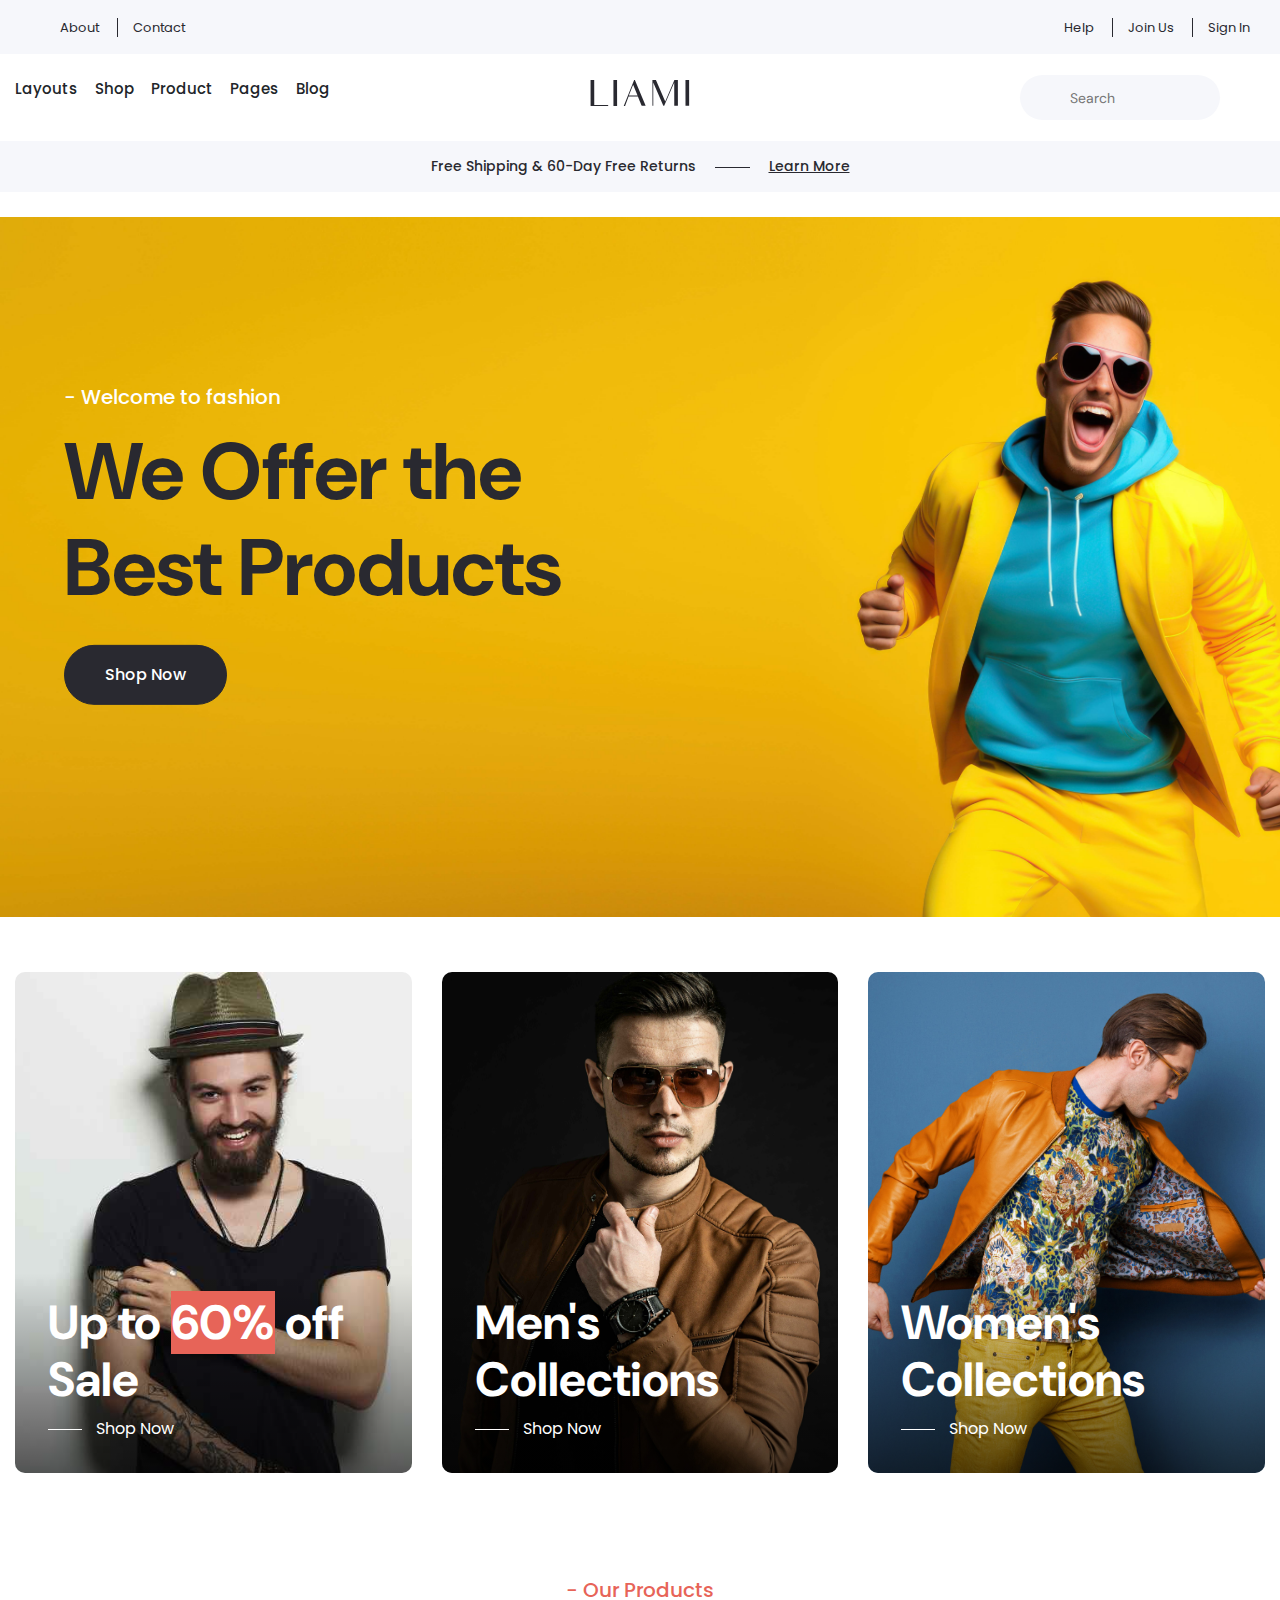
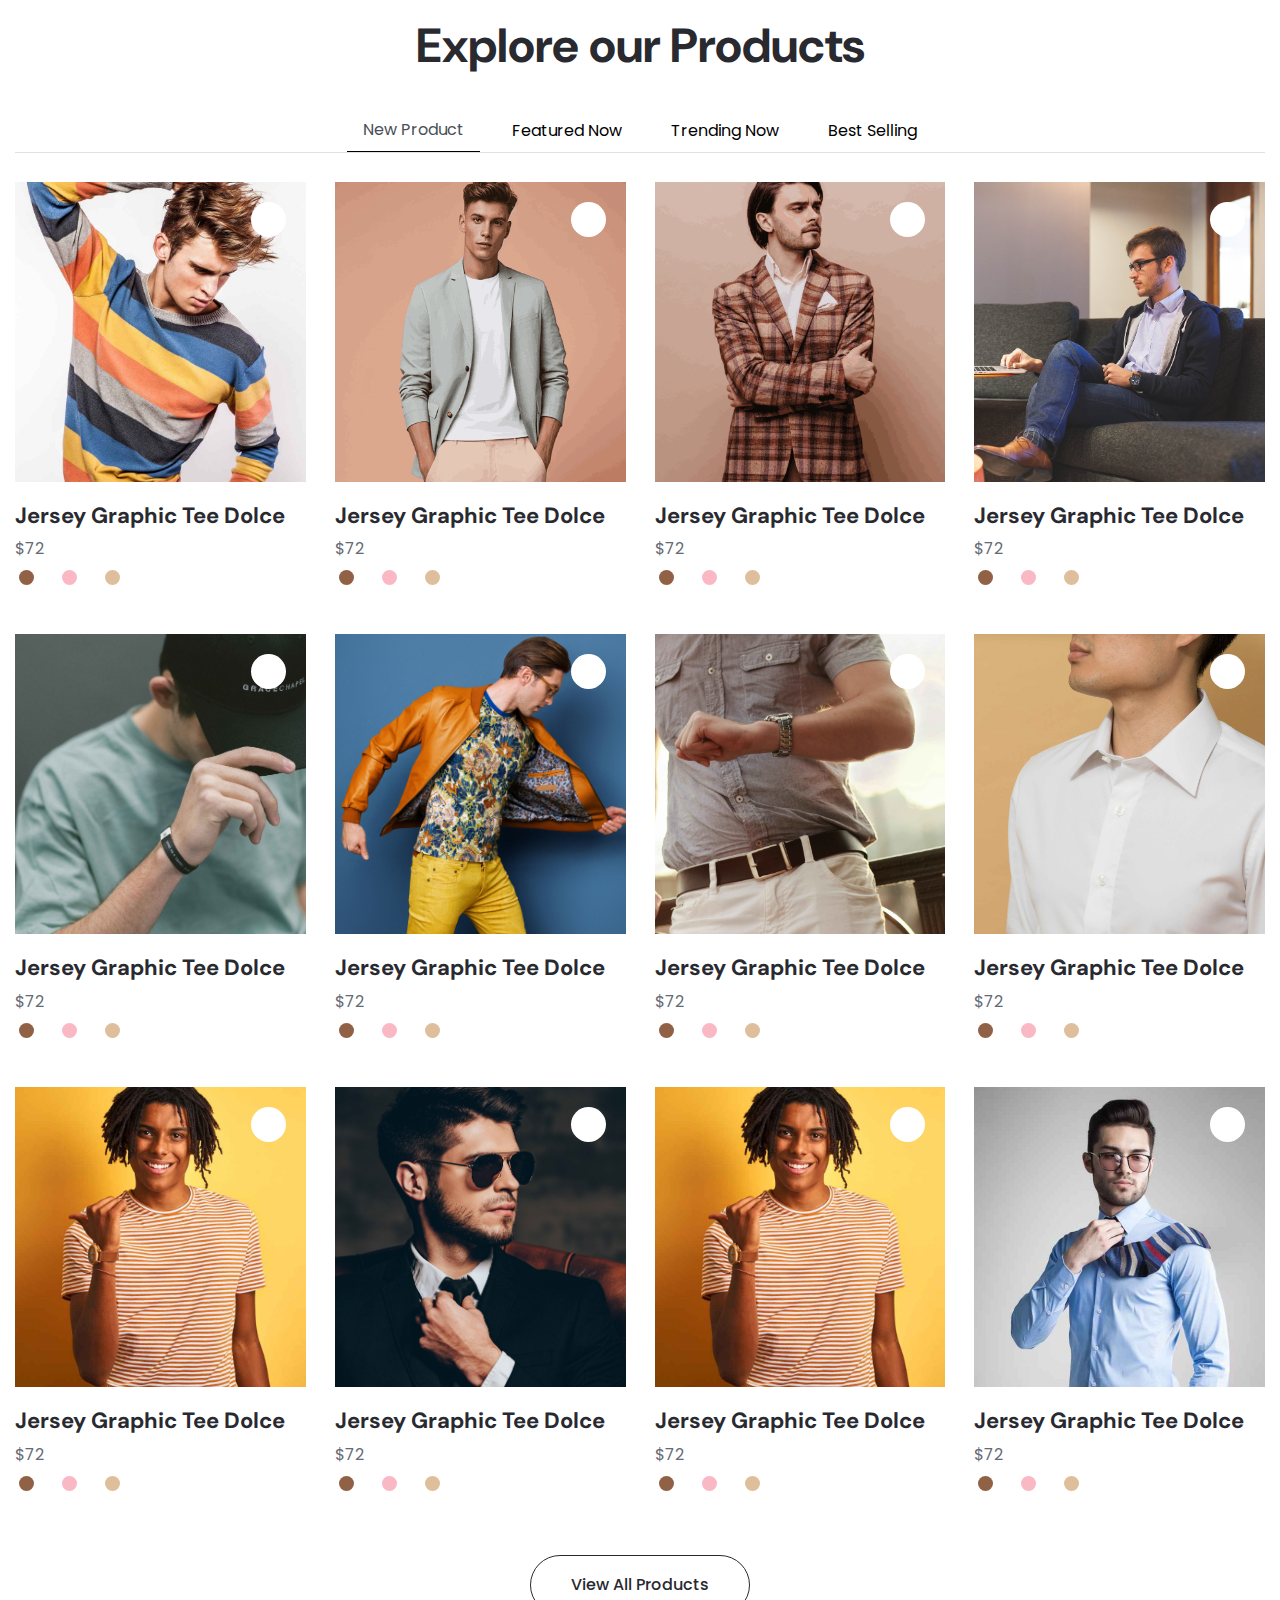
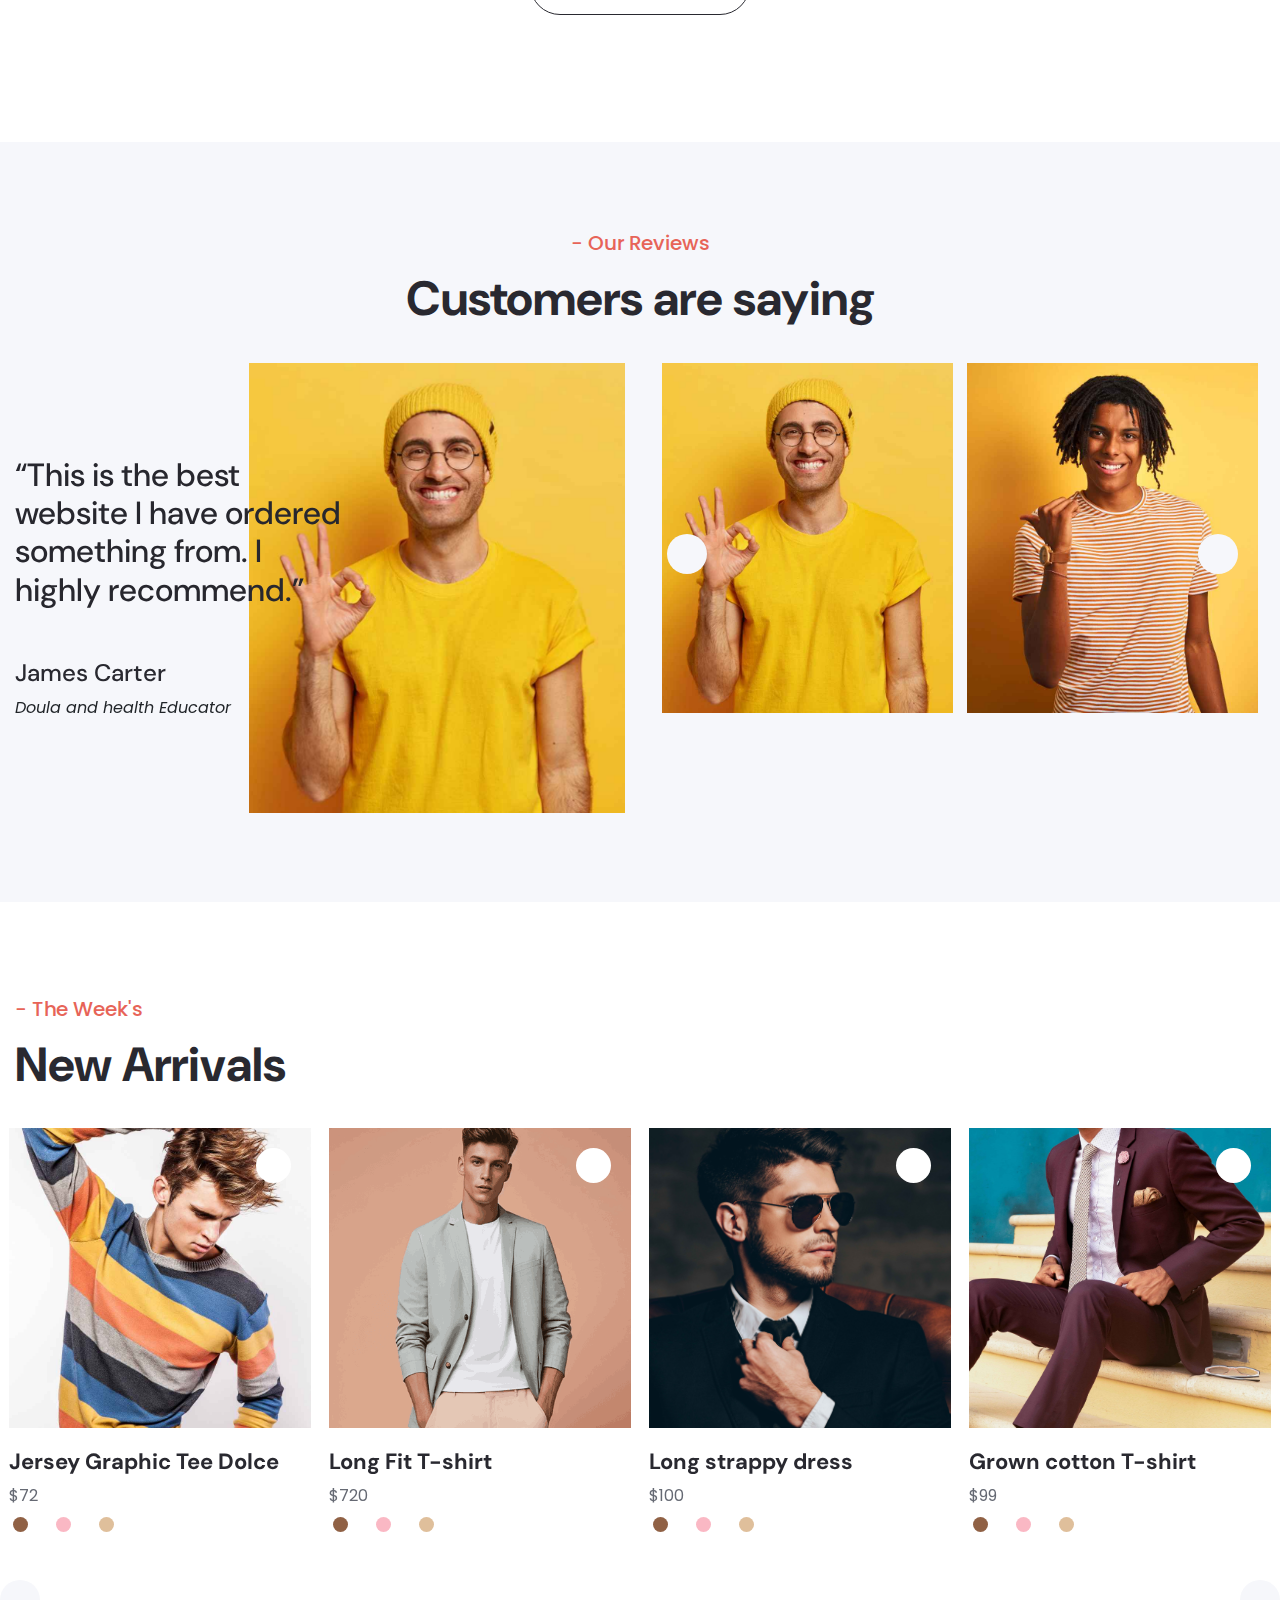
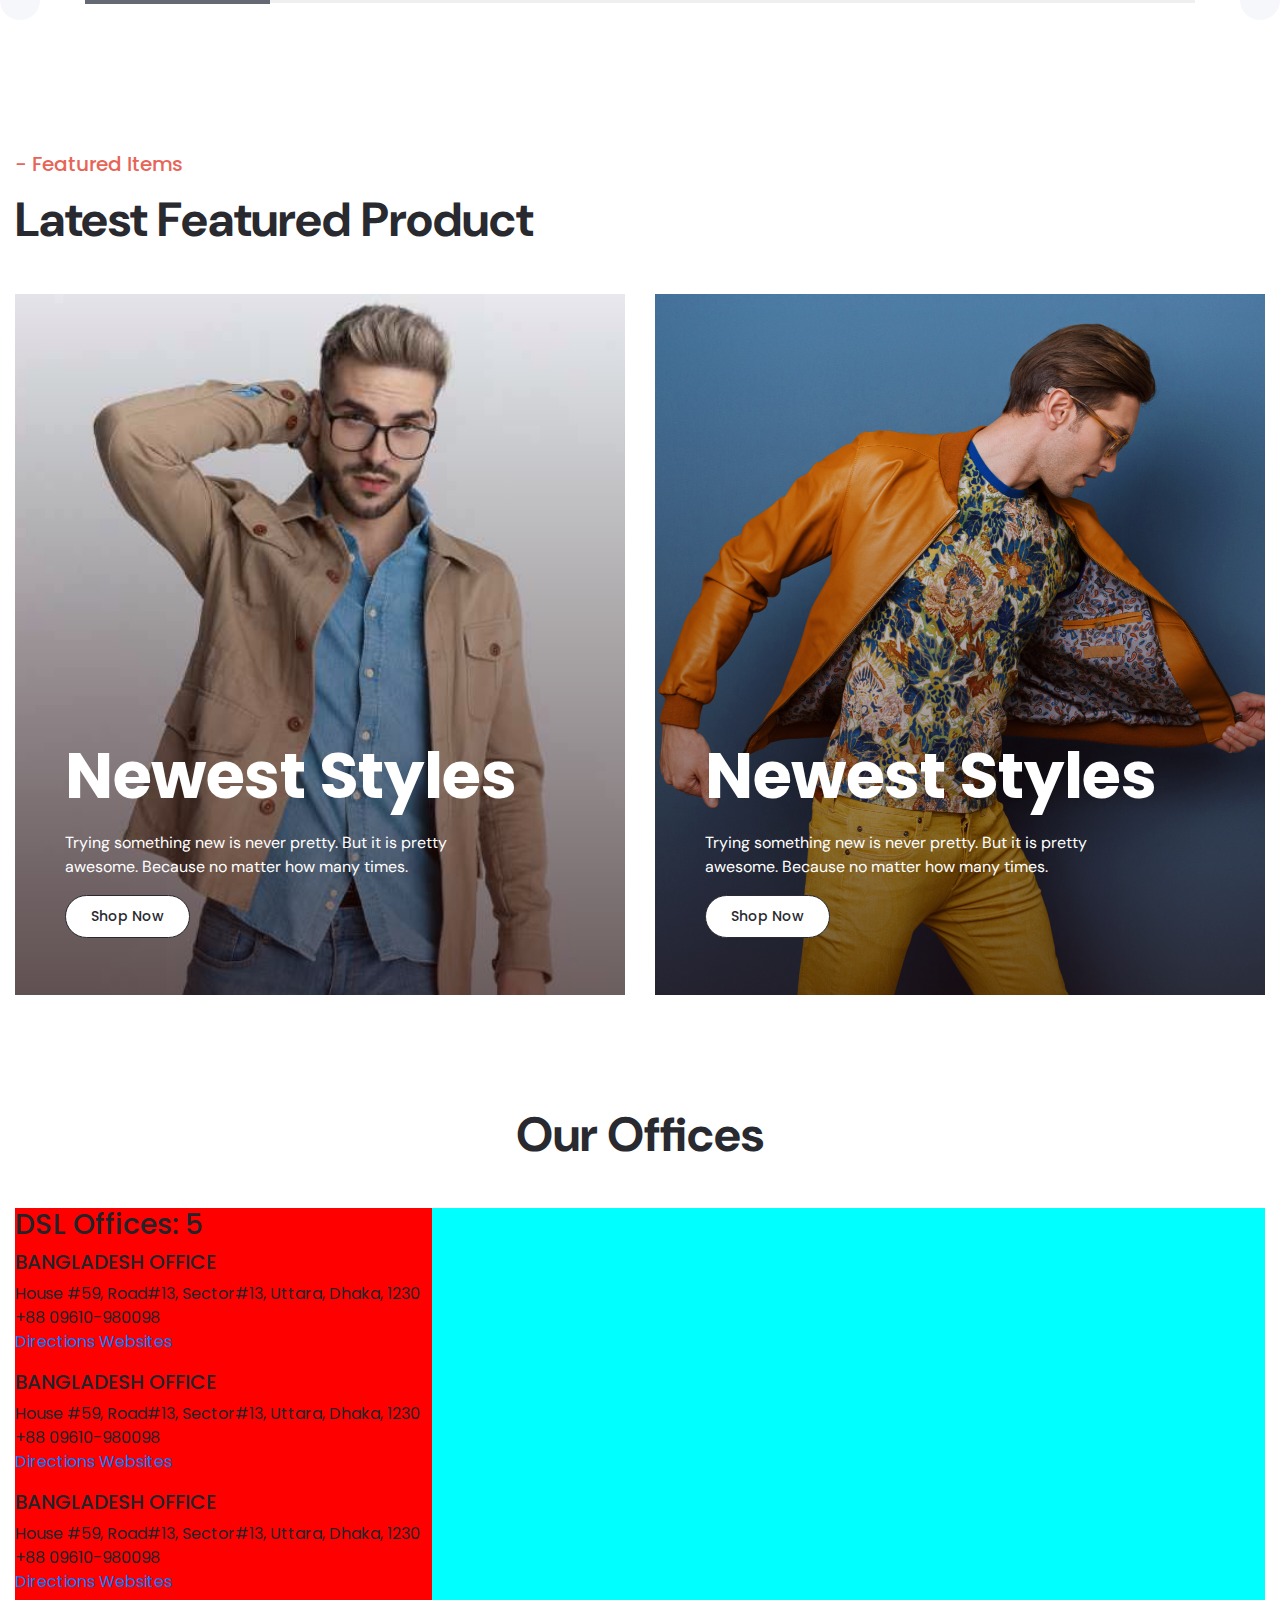
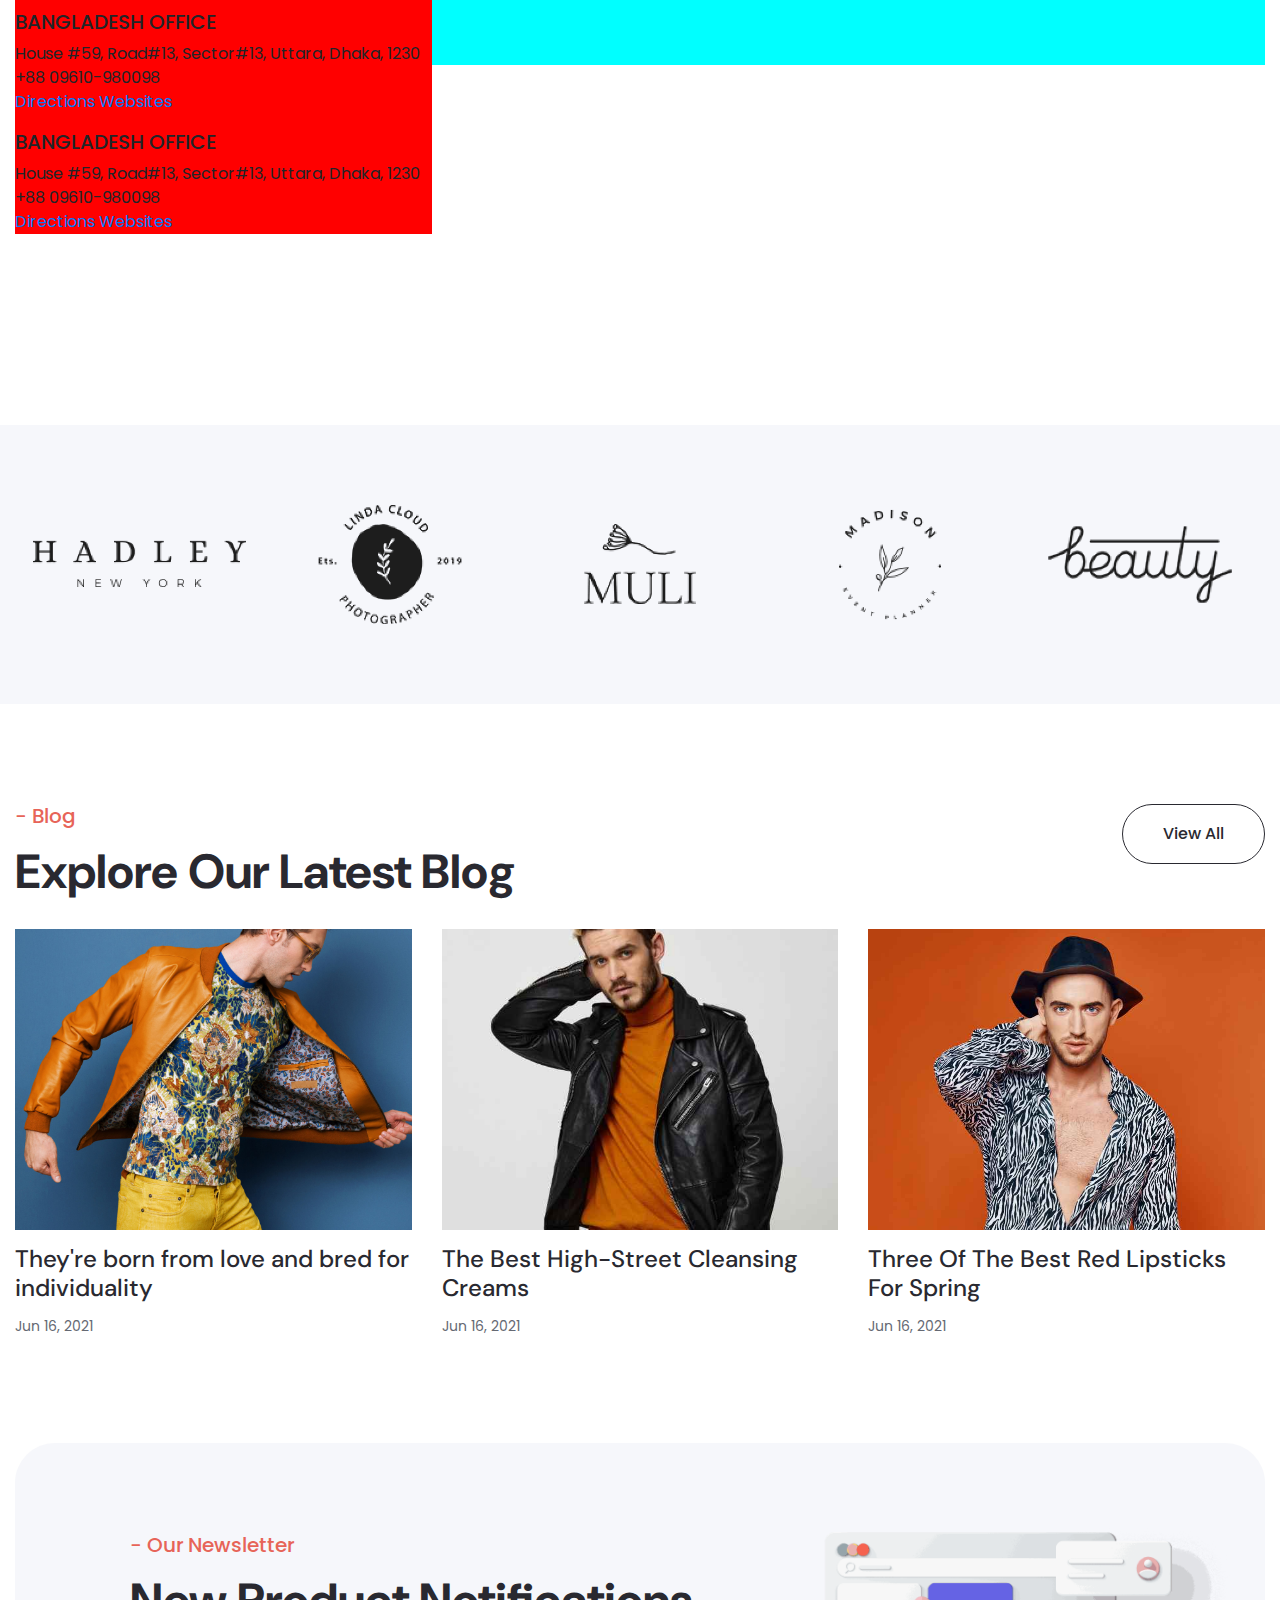
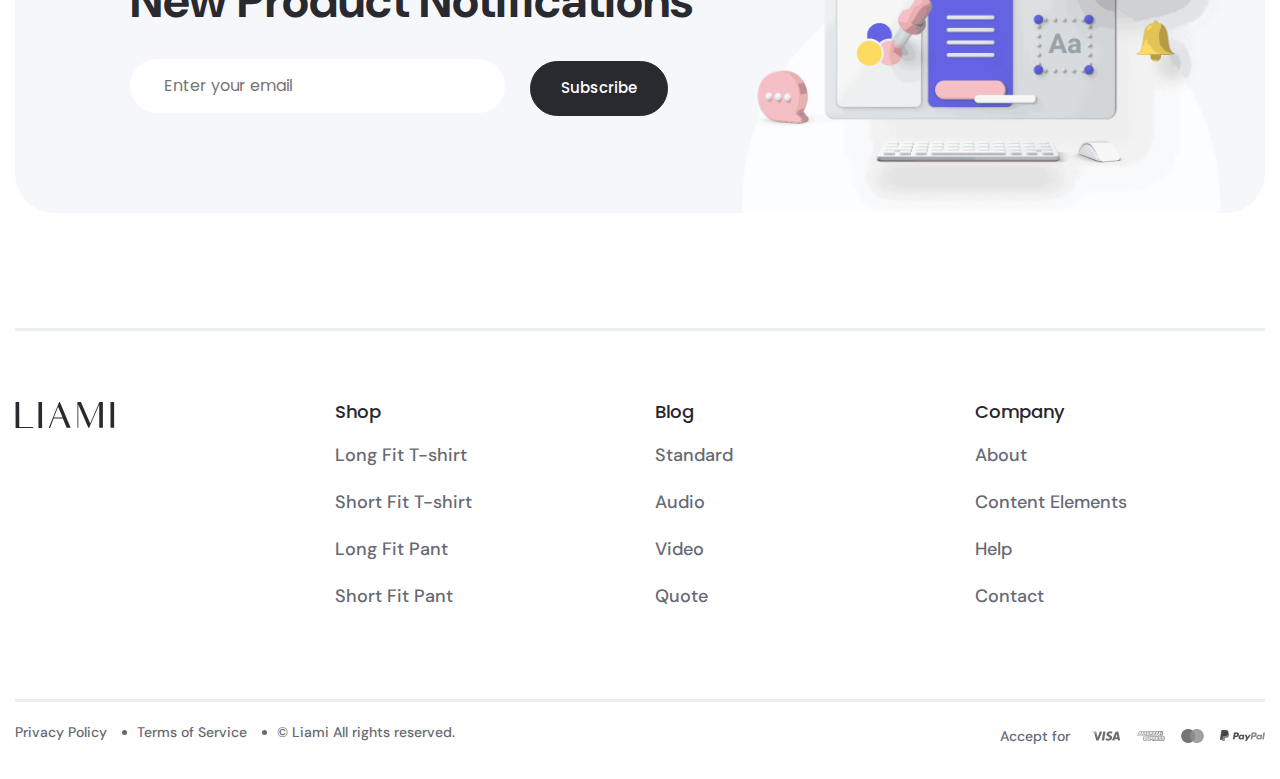
==== commit d0f526a7: "new section added and modified precvious sections" ====
--- a/index.html
+++ b/index.html
@@ -109,7 +109,7 @@
                     <div class="col-lg-5 col-md-12">
                         <div class="header-navbar-menues">
                             <ul>
-                                <li class="has-cart-details">
+                                <!-- <li class="has-cart-details">
                                     <span class="cart-list-open-btn">
                                         <i class="fa-solid fa-bars"></i>
                                     </span>
@@ -245,7 +245,7 @@
                                             </span>
                                         </div>
                                     </div>
-                                </li>
+                                </li> -->
 
                                 <li class="has-mega-menu">
                                     <span class="main-item">
@@ -505,10 +505,150 @@
                                     </a>
                                 </li>
 
-                                <li>
+                                <!-- <li>
                                     <a href="javascript:void(0);" class="cart">
                                         <i class="fa-solid fa-bag-shopping"></i>
                                     </a>
+                                </li> -->
+
+                                <li class="has-cart-details">
+                                    <span class="cart-list-open-btn">
+                                        <a href="javascript:void(0);" class="cart">
+                                            <i class="fa-solid fa-bag-shopping"></i>
+                                        </a>
+                                    </span>
+
+                                    <div class="background-layer"></div>
+
+                                    <div class="cart-list-sidebar">
+                                        <div class="cart-sidebar-top">
+                                            <h3>Cart review</h3>
+
+                                            <span class="sidebar-close-btn">
+                                                <i class="fas fa-times"></i>
+                                            </span>
+                                        </div>
+
+                                        <div class="cart-sidebar-items">
+                                            <div class="per-item">
+                                                <div class="cart-sidebar-item-left">
+                                                    <span class="item-img">
+                                                        <img src="./assets/images/card-img1-2_29_11zon.jpg"
+                                                            alt="Added item's image" class="img-fluid w-100">
+                                                    </span>
+
+                                                    <button class="remove-item">
+                                                        <i class="fas fa-times"></i>
+                                                    </button>
+                                                </div>
+
+                                                <div class="cart-sidebar-item-right">
+                                                    <h6>Commodo Blown Lamp</h6>
+
+                                                    <p>
+                                                        <span class="item-qty">
+                                                            <button
+                                                                class="item-qty-btn item-quantity-decreament">-</button>
+                                                            <input type="number" class="item-qty-no" value="1" min="1"
+                                                                max="1001" readonly>
+                                                            <button
+                                                                class="item-qty-btn item-quantity-increament">+</button>
+                                                        </span>
+
+                                                        <span class="item-total-price">$275.00</span>
+                                                    </p>
+                                                </div>
+
+                                            </div>
+
+                                            <div class="per-item">
+                                                <div class="cart-sidebar-item-left">
+                                                    <span class="item-img">
+                                                        <img src="./assets/images/keagan-henmanjpg_3_11zon.jpg"
+                                                            alt="Added item's image" class="img-fluid w-100">
+                                                    </span>
+
+                                                    <button class="remove-item">
+                                                        <i class="fas fa-times"></i>
+                                                    </button>
+                                                </div>
+
+                                                <div class="cart-sidebar-item-right">
+                                                    <h6>Commodo Blown Lamp</h6>
+
+                                                    <p>
+                                                        <span class="item-qty">
+                                                            <button
+                                                                class="item-qty-btn item-quantity-decreament">-</button>
+                                                            <input type="number" class="item-qty-no" value="1" min="1"
+                                                                max="1001" readonly>
+                                                            <button
+                                                                class="item-qty-btn item-quantity-increament">+</button>
+                                                        </span>
+
+                                                        <span class="item-total-price">$275.00</span>
+                                                    </p>
+                                                </div>
+
+                                            </div>
+
+                                            <div class="per-item">
+                                                <div class="cart-sidebar-item-left">
+                                                    <span class="item-img">
+                                                        <img src="./assets/images/product-img1-7_13_11zon.jpg"
+                                                            alt="Added item's image" class="img-fluid w-100">
+                                                    </span>
+
+                                                    <button class="remove-item">
+                                                        <i class="fas fa-times"></i>
+                                                    </button>
+                                                </div>
+
+                                                <div class="cart-sidebar-item-right">
+                                                    <h6>Commodo Blown Lamp</h6>
+
+                                                    <p>
+                                                        <span class="item-qty">
+                                                            <button
+                                                                class="item-qty-btn item-quantity-decreament">-</button>
+                                                            <input type="number" class="item-qty-no" value="1" min="1"
+                                                                max="1001" readonly>
+                                                            <button
+                                                                class="item-qty-btn item-quantity-increament">+</button>
+                                                        </span>
+
+                                                        <span class="item-total-price">$275.00</span>
+                                                    </p>
+                                                </div>
+
+                                            </div>
+                                        </div>
+
+                                        <div class="cart-sidebar-bottom">
+                                            <span class="cart-bottom-head">
+                                                <h5>Subtotal</h5>
+                                                <p>$500</p>
+                                            </span>
+
+                                            <span class="cart-btns">
+                                                <a href="#" class="cart-btn1">
+                                                    View Cart
+                                                    <span></span>
+                                                    <span></span>
+                                                    <span></span>
+                                                    <span></span>
+                                                </a>
+
+                                                <a href="#" class="cart-btn2">
+                                                    Checkout
+                                                    <span></span>
+                                                    <span></span>
+                                                    <span></span>
+                                                    <span></span>
+                                                </a>
+                                            </span>
+                                        </div>
+                                    </div>
                                 </li>
 
                                 <!-- Mobile Responsive Menu -->
@@ -641,12 +781,29 @@
 
     <!-- Hero - section started -->
     <div class="home-hero">
-        <div class="container">
-
-            <!-- Slider -->
-            <div class="row home-hero-slider">
-                <div class="hero-item hero-item-1">
-                    <img src="./assets/images/cheerful-man-wears-sport-fashion-with-empty-.jpg" alt="Slider Image">
+
+        <!-- Slider -->
+        <div class="home-hero-slider">
+            <div class="hero-item hero-item-1">
+                <img src="./assets/images/cheerful-man-wears-sport-fashion-with-empty-.jpg" alt="Slider Image">
+
+                <div class="hero-item-info">
+                    <h5 class="hero-subtitle">- Welcome to fashion</h5>
+                    <h1 class="hero-title">We Offer the Best Products</h1>
+                    <div>
+                        <a href="#" class="hero-btn">
+                            Shop Now
+                            <span></span>
+                            <span></span>
+                            <span></span>
+                            <span></span>
+                        </a>
+                    </div>
+                </div>
+            </div>
+
+            <!-- <div class="hero-item hero-item-2">
+                    <img src="./assets/images/cheerful-man-wears-sport-fashion-happy_30_11zon.jpeg" alt="Slider Image">
 
                     <div class="hero-item-info">
                         <h5 class="hero-subtitle">- Welcome to fashion</h5>
@@ -661,28 +818,9 @@
                             </a>
                         </div>
                     </div>
-                </div>
-
-                <div class="hero-item hero-item-2">
-                    <img src="./assets/images/cheerful-man-wears-sport-fashion-happy_30_11zon.jpeg" alt="Slider Image">
-
-                    <div class="hero-item-info">
-                        <h5 class="hero-subtitle">- Welcome to fashion</h5>
-                        <h1 class="hero-title">We Offer the Best Products</h1>
-                        <div>
-                            <a href="#" class="hero-btn">
-                                Shop Now
-                                <span></span>
-                                <span></span>
-                                <span></span>
-                                <span></span>
-                            </a>
-                        </div>
-                    </div>
-                </div>
-            </div>
-
+                </div> -->
         </div>
+
     </div>
     <!-- Hero - section ended -->
 
@@ -940,7 +1078,8 @@
                             <div class="tab-card">
                                 <div class="tab-card-top">
                                     <a href="./item.html" class="tab-card-img">
-                                        <img src="./assets/images/keagan-henmanjpg_3_11zon.jpg" alt="New Arrival Product">
+                                        <img src="./assets/images/keagan-henmanjpg_3_11zon.jpg"
+                                            alt="New Arrival Product">
                                     </a>
 
                                     <span class="tab-card-icon-btns">
@@ -1201,7 +1340,8 @@
                             <div class="tab-card">
                                 <div class="tab-card-top">
                                     <a href="./item.html" class="tab-card-img">
-                                        <img src="./assets/images/product-img1-14_16_11zon.jpg" alt="New Arrival Product">
+                                        <img src="./assets/images/product-img1-14_16_11zon.jpg"
+                                            alt="New Arrival Product">
                                     </a>
 
                                     <span class="tab-card-icon-btns">
@@ -1435,7 +1575,8 @@
                             <div class="tab-card">
                                 <div class="tab-card-top">
                                     <a href="./item.html" class="tab-card-img">
-                                        <img src="./assets/images/keagan-henmanjpg_3_11zon.jpg" alt="New Arrival Product">
+                                        <img src="./assets/images/keagan-henmanjpg_3_11zon.jpg"
+                                            alt="New Arrival Product">
                                     </a>
 
                                     <span class="tab-card-icon-btns">
@@ -1584,7 +1725,8 @@
                             <div class="tab-card">
                                 <div class="tab-card-top">
                                     <a href="./item.html" class="tab-card-img">
-                                        <img src="./assets/images/product-img1-14_16_11zon.jpg" alt="New Arrival Product">
+                                        <img src="./assets/images/product-img1-14_16_11zon.jpg"
+                                            alt="New Arrival Product">
                                     </a>
 
                                     <span class="tab-card-icon-btns">
@@ -2005,7 +2147,8 @@
                             <div class="tab-card">
                                 <div class="tab-card-top">
                                     <a href="./item.html" class="tab-card-img">
-                                        <img src="./assets/images/keagan-henmanjpg_3_11zon.jpg" alt="New Arrival Product">
+                                        <img src="./assets/images/keagan-henmanjpg_3_11zon.jpg"
+                                            alt="New Arrival Product">
                                     </a>
 
                                     <span class="tab-card-icon-btns">
@@ -2116,7 +2259,8 @@
                             <div class="tab-card">
                                 <div class="tab-card-top">
                                     <a href="./item.html" class="tab-card-img">
-                                        <img src="./assets/images/product-img1-14_16_11zon.jpg" alt="New Arrival Product">
+                                        <img src="./assets/images/product-img1-14_16_11zon.jpg"
+                                            alt="New Arrival Product">
                                     </a>
 
                                     <span class="tab-card-icon-btns">
@@ -2390,44 +2534,46 @@
                             <div class="tab-card">
                                 <div class="tab-card-top">
                                     <a href="./item.html" class="tab-card-img">
-                                        <img src="./assets/images/product-img1-14_16_11zon.jpg" alt="New Arrival Product">
-                                    </a>
-
-                                    <span class="tab-card-icon-btns">
-                                        <button class="tab-card-icon wishlist-icon">
-                                            <i class="fa-regular fa-heart"></i>
-                                        </button>
-
-                                        <button class="tab-card-icon cart-icon">
-                                            <i class="fa-solid fa-basket-shopping"></i>
-                                        </button>
-
-                                        <button class="tab-card-icon image-icon">
-                                            <i class="fa-regular fa-image"></i>
-                                        </button>
-                                    </span>
-                                </div>
-
-                                <div class="tab-card-bottom">
-                                    <h4 class="tab-card-title">
-                                        <a href="#">Jersey Graphic Tee Dolce</a>
-                                    </h4>
-
-                                    <p class="tab-card-price">$72</p>
-
-                                    <p class="tab-card-colors">
-                                        <a href="javascript:void(0);" class="color"></a>
-                                        <a href="javascript:void(0);" class="color"></a>
-                                        <a href="javascript:void(0);" class="color"></a>
-                                    </p>
-                                </div>
-                            </div>
-
-                            <!-- Products tab card item -->
-                            <div class="tab-card">
-                                <div class="tab-card-top">
-                                    <a href="./item.html" class="tab-card-img">
-                                        <img src="./assets/images/keagan-henmanjpg_3_11zon.jpg" alt="New Arrival Product">
+                                        <img src="./assets/images/product-img1-14_16_11zon.jpg"
+                                            alt="New Arrival Product">
+                                    </a>
+
+                                    <span class="tab-card-icon-btns">
+                                        <button class="tab-card-icon wishlist-icon">
+                                            <i class="fa-regular fa-heart"></i>
+                                        </button>
+
+                                        <button class="tab-card-icon cart-icon">
+                                            <i class="fa-solid fa-basket-shopping"></i>
+                                        </button>
+
+                                        <button class="tab-card-icon image-icon">
+                                            <i class="fa-regular fa-image"></i>
+                                        </button>
+                                    </span>
+                                </div>
+
+                                <div class="tab-card-bottom">
+                                    <h4 class="tab-card-title">
+                                        <a href="#">Jersey Graphic Tee Dolce</a>
+                                    </h4>
+
+                                    <p class="tab-card-price">$72</p>
+
+                                    <p class="tab-card-colors">
+                                        <a href="javascript:void(0);" class="color"></a>
+                                        <a href="javascript:void(0);" class="color"></a>
+                                        <a href="javascript:void(0);" class="color"></a>
+                                    </p>
+                                </div>
+                            </div>
+
+                            <!-- Products tab card item -->
+                            <div class="tab-card">
+                                <div class="tab-card-top">
+                                    <a href="./item.html" class="tab-card-img">
+                                        <img src="./assets/images/keagan-henmanjpg_3_11zon.jpg"
+                                            alt="New Arrival Product">
                                     </a>
 
                                     <span class="tab-card-icon-btns">
@@ -2652,7 +2798,8 @@
 
                                 <div class="slider-left-contents">
                                     <div class="reviews-left-img">
-                                        <img src="./assets/images/testi-img1-3_23_11zon.jpg" alt="Reviwer" class="img-fluid ">
+                                        <img src="./assets/images/testi-img1-3_23_11zon.jpg" alt="Reviwer"
+                                            class="img-fluid ">
                                     </div>
 
                                     <div class="reviews-left-info">
@@ -2667,7 +2814,8 @@
 
                                 <div class="slider-left-contents">
                                     <div class="reviews-left-img">
-                                        <img src="./assets/images/testi-img1-1_22_11zon.jpg" alt="Reviwer" class="img-fluid ">
+                                        <img src="./assets/images/testi-img1-1_22_11zon.jpg" alt="Reviwer"
+                                            class="img-fluid ">
                                     </div>
 
                                     <div class="reviews-left-info">
@@ -2819,7 +2967,8 @@
                     <div class="arrivals-slider-card">
                         <div class="arrivals-slider-card-top">
                             <a href="./item.html" class="arrivals-slider-img">
-                                <img src="./assets/images/vecteezy_-man-in-suit_13536233_25_11zon.jpg" alt="New Arrival Product">
+                                <img src="./assets/images/vecteezy_-man-in-suit_13536233_25_11zon.jpg"
+                                    alt="New Arrival Product">
                             </a>
 
                             <span class="arrivals-card-icon-btns">
@@ -2930,7 +3079,8 @@
                     <div class="arrivals-slider-card">
                         <div class="arrivals-slider-card-top">
                             <a href="./item.html" class="arrivals-slider-img">
-                                <img src="./assets/images/vecteezy_-man-in-suit_13536233_25_11zon.jpg" alt="New Arrival Product">
+                                <img src="./assets/images/vecteezy_-man-in-suit_13536233_25_11zon.jpg"
+                                    alt="New Arrival Product">
                             </a>
 
                             <span class="arrivals-card-icon-btns">
@@ -3045,6 +3195,169 @@
         </div>
     </div>
     <!-- Featured Products - section ended -->
+
+    <!-- Office Locations - section started -->
+    <div class="offices">
+        <div class="container">
+
+            <h2 class="offices-title text-center">
+                Our Offices
+            </h2>
+
+            <div class="row no-gutters">
+                <div class="col-lg-4">
+                    <div class="offices-info">
+                        <h3 class="offices-info-title"> DSL Offices: 5 </h3>
+
+                        <div class="offices-info-boxes">
+
+                            <div class="offices-info-box">
+                                <h5>BANGLADESH OFFICE</h5>
+
+                                <ul>
+                                    <li>
+                                        <i class="fa-solid fa-location-dot"></i>
+                                        House #59, Road#13, Sector#13, Uttara, Dhaka, 1230
+                                    </li>
+
+                                    <li>
+                                        <i class="fa-solid fa-mobile"></i>
+                                        +88 09610-980098
+                                    </li>
+
+                                    <span class="offices-info-box-btn">
+                                        <a href="#" class="box-btn box-btn-1">
+                                            Directions
+                                        </a>
+
+                                        <a href="#" class="box-btn box-btn-2">
+                                            Websites
+                                        </a>
+                                    </span>
+                                </ul>
+                            </div>
+
+                            <div class="offices-info-box">
+                                <h5>BANGLADESH OFFICE</h5>
+
+                                <ul>
+                                    <li>
+                                        <i class="fa-solid fa-location-dot"></i>
+                                        House #59, Road#13, Sector#13, Uttara, Dhaka, 1230
+                                    </li>
+
+                                    <li>
+                                        <i class="fa-solid fa-mobile"></i>
+                                        +88 09610-980098
+                                    </li>
+
+                                    <span class="offices-info-box-btn">
+                                        <a href="#" class="box-btn box-btn-1">
+                                            Directions
+                                        </a>
+
+                                        <a href="#" class="box-btn box-btn-2">
+                                            Websites
+                                        </a>
+                                    </span>
+                                </ul>
+                            </div>
+
+                            <div class="offices-info-box">
+                                <h5>BANGLADESH OFFICE</h5>
+
+                                <ul>
+                                    <li>
+                                        <i class="fa-solid fa-location-dot"></i>
+                                        House #59, Road#13, Sector#13, Uttara, Dhaka, 1230
+                                    </li>
+
+                                    <li>
+                                        <i class="fa-solid fa-mobile"></i>
+                                        +88 09610-980098
+                                    </li>
+
+                                    <span class="offices-info-box-btn">
+                                        <a href="#" class="box-btn box-btn-1">
+                                            Directions
+                                        </a>
+
+                                        <a href="#" class="box-btn box-btn-2">
+                                            Websites
+                                        </a>
+                                    </span>
+                                </ul>
+                            </div>
+
+                            <div class="offices-info-box">
+                                <h5>BANGLADESH OFFICE</h5>
+
+                                <ul>
+                                    <li>
+                                        <i class="fa-solid fa-location-dot"></i>
+                                        House #59, Road#13, Sector#13, Uttara, Dhaka, 1230
+                                    </li>
+
+                                    <li>
+                                        <i class="fa-solid fa-mobile"></i>
+                                        +88 09610-980098
+                                    </li>
+
+                                    <span class="offices-info-box-btn">
+                                        <a href="#" class="box-btn box-btn-1">
+                                            Directions
+                                        </a>
+
+                                        <a href="#" class="box-btn box-btn-2">
+                                            Websites
+                                        </a>
+                                    </span>
+                                </ul>
+                            </div>
+
+                            <div class="offices-info-box">
+                                <h5>BANGLADESH OFFICE</h5>
+
+                                <ul>
+                                    <li>
+                                        <i class="fa-solid fa-location-dot"></i>
+                                        House #59, Road#13, Sector#13, Uttara, Dhaka, 1230
+                                    </li>
+
+                                    <li>
+                                        <i class="fa-solid fa-mobile"></i>
+                                        +88 09610-980098
+                                    </li>
+
+                                    <span class="offices-info-box-btn">
+                                        <a href="#" class="box-btn box-btn-1">
+                                            Directions
+                                        </a>
+
+                                        <a href="#" class="box-btn box-btn-2">
+                                            Websites
+                                        </a>
+                                    </span>
+                                </ul>
+                            </div>
+
+                        </div>
+                    </div>
+                </div>
+
+                <div class="col-lg-8">
+                    <div class="offices-map">
+                        <iframe
+                            src="https://www.google.com/maps/embed?pb=!1m18!1m12!1m3!1d29186.92021836228!2d90.35768842343789!3d23.87667147238414!2m3!1f0!2f0!3f0!3m2!1i1024!2i768!4f13.1!3m3!1m2!1s0x3755c5d05e7074dd%3A0xd1c58803049f00c7!2sUttara%2C%20Dhaka!5e0!3m2!1sen!2sbd!4v1717830310056!5m2!1sen!2sbd"
+                            width="600" height="450" style="border:0;" allowfullscreen="" loading="lazy"
+                            referrerpolicy="no-referrer-when-downgrade"></iframe>
+                    </div>
+                </div>
+            </div>
+
+        </div>
+    </div>
+    <!-- Office Locations - section ended -->
 
     <!-- Sponsor - section started -->
     <div class="sponsors">
@@ -3343,7 +3656,7 @@
     <!-- <script src="https://cdn.jsdelivr.net/npm/bootstrap@5.3.2/dist/js/bootstrap.min.js"
         integrity="sha384-BBtl+eGJRgqQAUMxJ7pMwbEyER4l1g+O15P+16Ep7Q9Q+zqX6gSbd85u4mG4QzX+"
         crossorigin="anonymous"></script> -->
-    <script src="./assets/js/vendor/bootstrap-5.3.2.min.js"></script> 
+    <script src="./assets/js/vendor/bootstrap-5.3.2.min.js"></script>
 
     <!-- Slick slider's -->
     <script src="./assets/js/vendor/slick.min.js"></script>
--- a/assets/css/style.css
+++ b/assets/css/style.css
@@ -156,220 +156,6 @@
 .header .header-navbar .header-navbar-menues ul li span.cart-list-open-btn {
   font-size: 24px;
 }
-.header .header-navbar .header-navbar-menues ul li.has-cart-details .background-layer {
-  position: fixed;
-  top: 0;
-  left: 0;
-  width: 0;
-  height: 0;
-  background: rgba(0, 0, 0, 0.5);
-  transition: width 0.3s ease, height 0.3s ease;
-  z-index: 10;
-  border-bottom-right-radius: 55%;
-}
-.header .header-navbar .header-navbar-menues ul li.has-cart-details .cart-list-sidebar {
-  position: fixed;
-  top: 0;
-  right: 0;
-  width: 0%;
-  height: 100%;
-  background: #fff;
-  transition: width 0.3s ease;
-  overflow: hidden;
-  z-index: 20;
-}
-.header .header-navbar .header-navbar-menues ul li.has-cart-details .cart-list-sidebar .cart-sidebar-top {
-  display: flex;
-  justify-content: space-between;
-  align-items: center;
-  padding: 25px;
-}
-.header .header-navbar .header-navbar-menues ul li.has-cart-details .cart-list-sidebar .cart-sidebar-top h3 {
-  font-size: 23px;
-}
-.header .header-navbar .header-navbar-menues ul li.has-cart-details .cart-list-sidebar .cart-sidebar-top span.sidebar-close-btn i {
-  font-size: 23px;
-}
-.header .header-navbar .header-navbar-menues ul li.has-cart-details .cart-list-sidebar .cart-sidebar-items {
-  max-height: 65%;
-  overflow-y: scroll;
-  padding: 25px;
-  margin: 19px 0;
-  border-top: 1px solid var(--color12);
-  border-bottom: 1px solid var(--color12);
-}
-.header .header-navbar .header-navbar-menues ul li.has-cart-details .cart-list-sidebar .cart-sidebar-items .per-item {
-  display: flex;
-  justify-content: space-between;
-  align-items: center;
-  margin-bottom: 25px;
-}
-.header .header-navbar .header-navbar-menues ul li.has-cart-details .cart-list-sidebar .cart-sidebar-items .cart-sidebar-item-left {
-  height: 85px;
-  width: 105px;
-  overflow: hidden;
-  position: relative;
-}
-.header .header-navbar .header-navbar-menues ul li.has-cart-details .cart-list-sidebar .cart-sidebar-items .cart-sidebar-item-left span.item-img {
-  height: 100%;
-  width: 100%;
-}
-.header .header-navbar .header-navbar-menues ul li.has-cart-details .cart-list-sidebar .cart-sidebar-items .cart-sidebar-item-left span.item-img img {
-  height: 100%;
-  -o-object-fit: cover;
-     object-fit: cover;
-}
-.header .header-navbar .header-navbar-menues ul li.has-cart-details .cart-list-sidebar .cart-sidebar-items .cart-sidebar-item-left button.remove-item {
-  background-color: #ccc;
-  color: #222;
-  width: 25px;
-  height: 25px;
-  display: flex;
-  align-items: center;
-  justify-content: center;
-  outline: none;
-  border: none;
-  cursor: pointer;
-  border-radius: 50%;
-  -webkit-border-radius: 50%;
-  -moz-border-radius: 50%;
-  -ms-border-radius: 50%;
-  -o-border-radius: 50%;
-  position: absolute;
-  top: 0;
-  left: 0;
-}
-.header .header-navbar .header-navbar-menues ul li.has-cart-details .cart-list-sidebar .cart-sidebar-items .cart-sidebar-item-left button.remove-item i {
-  font-size: 11px;
-}
-.header .header-navbar .header-navbar-menues ul li.has-cart-details .cart-list-sidebar .cart-sidebar-items .cart-sidebar-item-right {
-  width: 100%;
-  padding: 5px 15px;
-}
-.header .header-navbar .header-navbar-menues ul li.has-cart-details .cart-list-sidebar .cart-sidebar-items .cart-sidebar-item-right h6 {
-  font-size: 17px;
-  margin: 0;
-  margin-bottom: 11px;
-}
-.header .header-navbar .header-navbar-menues ul li.has-cart-details .cart-list-sidebar .cart-sidebar-items .cart-sidebar-item-right p {
-  display: flex;
-  justify-content: space-between;
-  align-items: center;
-  margin: 0;
-}
-.header .header-navbar .header-navbar-menues ul li.has-cart-details .cart-list-sidebar .cart-sidebar-items .cart-sidebar-item-right p span.item-qty button {
-  padding: 0;
-  background-color: var(--color5);
-  border-radius: 50%;
-  border: 0;
-  color: var(--color1);
-  height: 2rem;
-  width: 2rem;
-  font-size: 1.5rem;
-  cursor: pointer;
-  overflow: hidden;
-}
-.header .header-navbar .header-navbar-menues ul li.has-cart-details .cart-list-sidebar .cart-sidebar-items .cart-sidebar-item-right p span.item-qty input.item-qty-no {
-  border-radius: 0 !important;
-  width: 3.125rem;
-  color: var(--color1);
-  font-weight: 500;
-  border: 0;
-  background-color: transparent;
-  height: 2rem;
-  text-align: center;
-}
-.header .header-navbar .header-navbar-menues ul li.has-cart-details .cart-list-sidebar .cart-sidebar-items .cart-sidebar-item-right p span.item-total-price {
-  font-size: 19px;
-  color: var(--color1);
-}
-.header .header-navbar .header-navbar-menues ul li.has-cart-details .cart-list-sidebar .cart-sidebar-bottom {
-  padding: 25px;
-}
-.header .header-navbar .header-navbar-menues ul li.has-cart-details .cart-list-sidebar .cart-sidebar-bottom .cart-bottom-head {
-  display: flex;
-  justify-content: space-between;
-}
-.header .header-navbar .header-navbar-menues ul li.has-cart-details .cart-list-sidebar .cart-sidebar-bottom .cart-bottom-head h5 {
-  margin: 0;
-  display: inline-block;
-  font-size: 18px;
-  color: var(--color1);
-}
-.header .header-navbar .header-navbar-menues ul li.has-cart-details .cart-list-sidebar .cart-sidebar-bottom .cart-bottom-head p {
-  margin: 0;
-  display: inline-block;
-  text-align: right;
-  font-size: 17px;
-  color: var(--color1);
-}
-.header .header-navbar .header-navbar-menues ul li.has-cart-details .cart-list-sidebar .cart-sidebar-bottom .cart-btns {
-  padding-top: 25px;
-  display: flex;
-  align-items: center;
-  gap: 19px;
-}
-.header .header-navbar .header-navbar-menues ul li.has-cart-details .cart-list-sidebar .cart-sidebar-bottom .cart-btns a {
-  display: block;
-  width: 50%;
-  padding: 19px 0;
-  text-align: center;
-  border-radius: 55px;
-  -webkit-border-radius: 55px;
-  -moz-border-radius: 55px;
-  -ms-border-radius: 55px;
-  -o-border-radius: 55px;
-  border: 1px solid var(--color1);
-  position: relative;
-  font-weight: 500;
-  overflow: hidden;
-  z-index: 1;
-  cursor: pointer;
-}
-.header .header-navbar .header-navbar-menues ul li.has-cart-details .cart-list-sidebar .cart-sidebar-bottom .cart-btns a:hover {
-  border: 1px solid var(--color4);
-  color: #fff !important;
-}
-.header .header-navbar .header-navbar-menues ul li.has-cart-details .cart-list-sidebar .cart-sidebar-bottom .cart-btns a:hover span {
-  transform: translateY(-25px) scale(2);
-  -webkit-transform: translateY(-25px) scale(2);
-  -moz-transform: translateY(-25px) scale(2);
-  -ms-transform: translateY(-25px) scale(2);
-  -o-transform: translateY(-25px) scale(2);
-}
-.header .header-navbar .header-navbar-menues ul li.has-cart-details .cart-list-sidebar .cart-sidebar-bottom .cart-btns a span {
-  display: block;
-  position: absolute;
-  width: 25%;
-  height: 100%;
-  background-color: var(--color4);
-  transform: translateY(150%);
-  border-radius: 50%;
-  left: calc((var(--n) - 1) * 25%);
-  transition: 0.4s;
-  transition-delay: calc((var(--n) - 1) * 0.1s);
-  z-index: -1;
-}
-.header .header-navbar .header-navbar-menues ul li.has-cart-details .cart-list-sidebar .cart-sidebar-bottom .cart-btns a span:nth-of-type(1) {
-  --n: 1 ;
-}
-.header .header-navbar .header-navbar-menues ul li.has-cart-details .cart-list-sidebar .cart-sidebar-bottom .cart-btns a span:nth-of-type(2) {
-  --n: 2;
-}
-.header .header-navbar .header-navbar-menues ul li.has-cart-details .cart-list-sidebar .cart-sidebar-bottom .cart-btns a span:nth-of-type(3) {
-  --n: 3 ;
-}
-.header .header-navbar .header-navbar-menues ul li.has-cart-details .cart-list-sidebar .cart-sidebar-bottom .cart-btns a span:nth-of-type(4) {
-  --n: 4 ;
-}
-.header .header-navbar .header-navbar-menues ul li.has-cart-details .cart-list-sidebar .cart-sidebar-bottom .cart-btns a.cart-btn1 {
-  background-color: transparent;
-  color: #000000;
-}
-.header .header-navbar .header-navbar-menues ul li.has-cart-details .cart-list-sidebar .cart-sidebar-bottom .cart-btns a.cart-btn2 {
-  background-color: black;
-  color: white;
-}
 .header .header-navbar .header-navbar-menues ul li.has-sub-menu:hover .sub-menu {
   opacity: 1;
   visibility: visible;
@@ -564,6 +350,223 @@
   font-size: 20px;
   color: var(--color1);
 }
+.header .header-navbar .header-navbar-right ul.wishlist-and-cart li.has-cart-details .background-layer {
+  position: fixed;
+  top: 0;
+  left: 0;
+  width: 0;
+  height: 0;
+  background: rgba(0, 0, 0, 0.5);
+  transition: width 0.3s ease, height 0.3s ease;
+  z-index: 10;
+  border-bottom-right-radius: 55%;
+}
+.header .header-navbar .header-navbar-right ul.wishlist-and-cart li.has-cart-details .cart-list-sidebar {
+  position: fixed;
+  top: 0;
+  right: 0;
+  width: 0%;
+  height: 100%;
+  background: #fff;
+  transition: width 0.3s ease;
+  overflow: hidden;
+  z-index: 20;
+}
+.header .header-navbar .header-navbar-right ul.wishlist-and-cart li.has-cart-details .cart-list-sidebar .cart-sidebar-top {
+  display: flex;
+  justify-content: space-between;
+  align-items: center;
+  padding: 25px;
+}
+.header .header-navbar .header-navbar-right ul.wishlist-and-cart li.has-cart-details .cart-list-sidebar .cart-sidebar-top h3 {
+  font-size: 23px;
+}
+.header .header-navbar .header-navbar-right ul.wishlist-and-cart li.has-cart-details .cart-list-sidebar .cart-sidebar-top span.sidebar-close-btn {
+  cursor: pointer;
+}
+.header .header-navbar .header-navbar-right ul.wishlist-and-cart li.has-cart-details .cart-list-sidebar .cart-sidebar-top span.sidebar-close-btn i {
+  font-size: 23px;
+}
+.header .header-navbar .header-navbar-right ul.wishlist-and-cart li.has-cart-details .cart-list-sidebar .cart-sidebar-items {
+  max-height: 65%;
+  overflow-y: scroll;
+  padding: 25px;
+  margin: 19px 0;
+  border-top: 1px solid var(--color12);
+  border-bottom: 1px solid var(--color12);
+}
+.header .header-navbar .header-navbar-right ul.wishlist-and-cart li.has-cart-details .cart-list-sidebar .cart-sidebar-items .per-item {
+  display: flex;
+  justify-content: space-between;
+  align-items: center;
+  margin-bottom: 25px;
+}
+.header .header-navbar .header-navbar-right ul.wishlist-and-cart li.has-cart-details .cart-list-sidebar .cart-sidebar-items .cart-sidebar-item-left {
+  height: 85px;
+  width: 105px;
+  overflow: hidden;
+  position: relative;
+}
+.header .header-navbar .header-navbar-right ul.wishlist-and-cart li.has-cart-details .cart-list-sidebar .cart-sidebar-items .cart-sidebar-item-left span.item-img {
+  height: 100%;
+  width: 100%;
+}
+.header .header-navbar .header-navbar-right ul.wishlist-and-cart li.has-cart-details .cart-list-sidebar .cart-sidebar-items .cart-sidebar-item-left span.item-img img {
+  height: 100%;
+  -o-object-fit: cover;
+     object-fit: cover;
+}
+.header .header-navbar .header-navbar-right ul.wishlist-and-cart li.has-cart-details .cart-list-sidebar .cart-sidebar-items .cart-sidebar-item-left button.remove-item {
+  background-color: #ccc;
+  color: #222;
+  width: 25px;
+  height: 25px;
+  display: flex;
+  align-items: center;
+  justify-content: center;
+  outline: none;
+  border: none;
+  cursor: pointer;
+  border-radius: 50%;
+  -webkit-border-radius: 50%;
+  -moz-border-radius: 50%;
+  -ms-border-radius: 50%;
+  -o-border-radius: 50%;
+  position: absolute;
+  top: 0;
+  left: 0;
+}
+.header .header-navbar .header-navbar-right ul.wishlist-and-cart li.has-cart-details .cart-list-sidebar .cart-sidebar-items .cart-sidebar-item-left button.remove-item i {
+  font-size: 11px;
+}
+.header .header-navbar .header-navbar-right ul.wishlist-and-cart li.has-cart-details .cart-list-sidebar .cart-sidebar-items .cart-sidebar-item-right {
+  width: 100%;
+  padding: 5px 15px;
+}
+.header .header-navbar .header-navbar-right ul.wishlist-and-cart li.has-cart-details .cart-list-sidebar .cart-sidebar-items .cart-sidebar-item-right h6 {
+  font-size: 17px;
+  margin: 0;
+  margin-bottom: 11px;
+}
+.header .header-navbar .header-navbar-right ul.wishlist-and-cart li.has-cart-details .cart-list-sidebar .cart-sidebar-items .cart-sidebar-item-right p {
+  display: flex;
+  justify-content: space-between;
+  align-items: center;
+  margin: 0;
+}
+.header .header-navbar .header-navbar-right ul.wishlist-and-cart li.has-cart-details .cart-list-sidebar .cart-sidebar-items .cart-sidebar-item-right p span.item-qty button {
+  padding: 0;
+  background-color: var(--color5);
+  border-radius: 50%;
+  border: 0;
+  color: var(--color1);
+  height: 2rem;
+  width: 2rem;
+  font-size: 1.5rem;
+  cursor: pointer;
+  overflow: hidden;
+}
+.header .header-navbar .header-navbar-right ul.wishlist-and-cart li.has-cart-details .cart-list-sidebar .cart-sidebar-items .cart-sidebar-item-right p span.item-qty input.item-qty-no {
+  border-radius: 0 !important;
+  width: 3.125rem;
+  color: var(--color1);
+  font-weight: 500;
+  border: 0;
+  background-color: transparent;
+  height: 2rem;
+  text-align: center;
+}
+.header .header-navbar .header-navbar-right ul.wishlist-and-cart li.has-cart-details .cart-list-sidebar .cart-sidebar-items .cart-sidebar-item-right p span.item-total-price {
+  font-size: 19px;
+  color: var(--color1);
+}
+.header .header-navbar .header-navbar-right ul.wishlist-and-cart li.has-cart-details .cart-list-sidebar .cart-sidebar-bottom {
+  padding: 25px;
+}
+.header .header-navbar .header-navbar-right ul.wishlist-and-cart li.has-cart-details .cart-list-sidebar .cart-sidebar-bottom .cart-bottom-head {
+  display: flex;
+  justify-content: space-between;
+}
+.header .header-navbar .header-navbar-right ul.wishlist-and-cart li.has-cart-details .cart-list-sidebar .cart-sidebar-bottom .cart-bottom-head h5 {
+  margin: 0;
+  display: inline-block;
+  font-size: 18px;
+  color: var(--color1);
+}
+.header .header-navbar .header-navbar-right ul.wishlist-and-cart li.has-cart-details .cart-list-sidebar .cart-sidebar-bottom .cart-bottom-head p {
+  margin: 0;
+  display: inline-block;
+  text-align: right;
+  font-size: 17px;
+  color: var(--color1);
+}
+.header .header-navbar .header-navbar-right ul.wishlist-and-cart li.has-cart-details .cart-list-sidebar .cart-sidebar-bottom .cart-btns {
+  padding-top: 25px;
+  display: flex;
+  align-items: center;
+  gap: 19px;
+}
+.header .header-navbar .header-navbar-right ul.wishlist-and-cart li.has-cart-details .cart-list-sidebar .cart-sidebar-bottom .cart-btns a {
+  display: block;
+  width: 50%;
+  padding: 19px 0;
+  text-align: center;
+  border-radius: 55px;
+  -webkit-border-radius: 55px;
+  -moz-border-radius: 55px;
+  -ms-border-radius: 55px;
+  -o-border-radius: 55px;
+  border: 1px solid var(--color1);
+  position: relative;
+  font-weight: 500;
+  overflow: hidden;
+  z-index: 1;
+  cursor: pointer;
+}
+.header .header-navbar .header-navbar-right ul.wishlist-and-cart li.has-cart-details .cart-list-sidebar .cart-sidebar-bottom .cart-btns a:hover {
+  border: 1px solid var(--color4);
+  color: #fff !important;
+}
+.header .header-navbar .header-navbar-right ul.wishlist-and-cart li.has-cart-details .cart-list-sidebar .cart-sidebar-bottom .cart-btns a:hover span {
+  transform: translateY(-25px) scale(2);
+  -webkit-transform: translateY(-25px) scale(2);
+  -moz-transform: translateY(-25px) scale(2);
+  -ms-transform: translateY(-25px) scale(2);
+  -o-transform: translateY(-25px) scale(2);
+}
+.header .header-navbar .header-navbar-right ul.wishlist-and-cart li.has-cart-details .cart-list-sidebar .cart-sidebar-bottom .cart-btns a span {
+  display: block;
+  position: absolute;
+  width: 25%;
+  height: 100%;
+  background-color: var(--color4);
+  transform: translateY(150%);
+  border-radius: 50%;
+  left: calc((var(--n) - 1) * 25%);
+  transition: 0.4s;
+  transition-delay: calc((var(--n) - 1) * 0.1s);
+  z-index: -1;
+}
+.header .header-navbar .header-navbar-right ul.wishlist-and-cart li.has-cart-details .cart-list-sidebar .cart-sidebar-bottom .cart-btns a span:nth-of-type(1) {
+  --n: 1 ;
+}
+.header .header-navbar .header-navbar-right ul.wishlist-and-cart li.has-cart-details .cart-list-sidebar .cart-sidebar-bottom .cart-btns a span:nth-of-type(2) {
+  --n: 2;
+}
+.header .header-navbar .header-navbar-right ul.wishlist-and-cart li.has-cart-details .cart-list-sidebar .cart-sidebar-bottom .cart-btns a span:nth-of-type(3) {
+  --n: 3 ;
+}
+.header .header-navbar .header-navbar-right ul.wishlist-and-cart li.has-cart-details .cart-list-sidebar .cart-sidebar-bottom .cart-btns a span:nth-of-type(4) {
+  --n: 4 ;
+}
+.header .header-navbar .header-navbar-right ul.wishlist-and-cart li.has-cart-details .cart-list-sidebar .cart-sidebar-bottom .cart-btns a.cart-btn1 {
+  background-color: transparent;
+  color: #000000;
+}
+.header .header-navbar .header-navbar-right ul.wishlist-and-cart li.has-cart-details .cart-list-sidebar .cart-sidebar-bottom .cart-btns a.cart-btn2 {
+  background-color: black;
+  color: white;
+}
 .header .header-bottombar {
   background-color: var(--color5);
   padding: 15px 0;
@@ -672,15 +675,9 @@
   position: relative;
 }
 .home-hero .home-hero-slider .hero-item {
-  padding: 0 15px;
+  padding: 0;
   height: 700px;
   position: relative;
-  overflow: hidden;
-  border-radius: 10px;
-  -webkit-border-radius: 10px;
-  -moz-border-radius: 10px;
-  -ms-border-radius: 10px;
-  -o-border-radius: 10px;
 }
 .home-hero .home-hero-slider .hero-item img {
   height: 100%;
@@ -760,7 +757,7 @@
   --n: 4 ;
 }
 .home-hero .home-hero-slider .hero-item-1 h5.hero-subtitle {
-  color: var(--color4);
+  color: var(--white);
 }
 .home-hero .home-hero-slider .hero-item-1 h1.hero-title {
   color: var(--color1);
@@ -848,6 +845,11 @@
   width: 100%;
   overflow: hidden;
   position: relative;
+  border-radius: 10px;
+  -webkit-border-radius: 10px;
+  -moz-border-radius: 10px;
+  -ms-border-radius: 10px;
+  -o-border-radius: 10px;
 }
 .collections .collection-item .collection-item-img::before {
   content: "";
@@ -1552,6 +1554,23 @@
 }
 .featured-products .fetured-products-items .featured-item .featured-item-info a.featured-item-btn span:nth-of-type(4) {
   --n: 4 ;
+}
+
+.offices {
+  padding: 75px 0;
+}
+.offices h2.offices-title {
+  font-size: 3rem;
+  color: var(--color1);
+  font-family: var(--DM-Sans);
+  font-weight: 700;
+  margin: 15px 0 45px 0;
+}
+.offices .offices-info {
+  background-color: red;
+}
+.offices .offices-map {
+  background-color: cyan;
 }
 
 .sponsors {
--- a/assets/css/responsive.css
+++ b/assets/css/responsive.css
@@ -184,7 +184,7 @@
         left: 0;
         right: 0;
         padding: 9px 15px;
-        margin: 0px 15px;
+        /* margin: 0px 15px; */
         overflow: hidden;
         transform: translateY(-0%);
         display: flex;
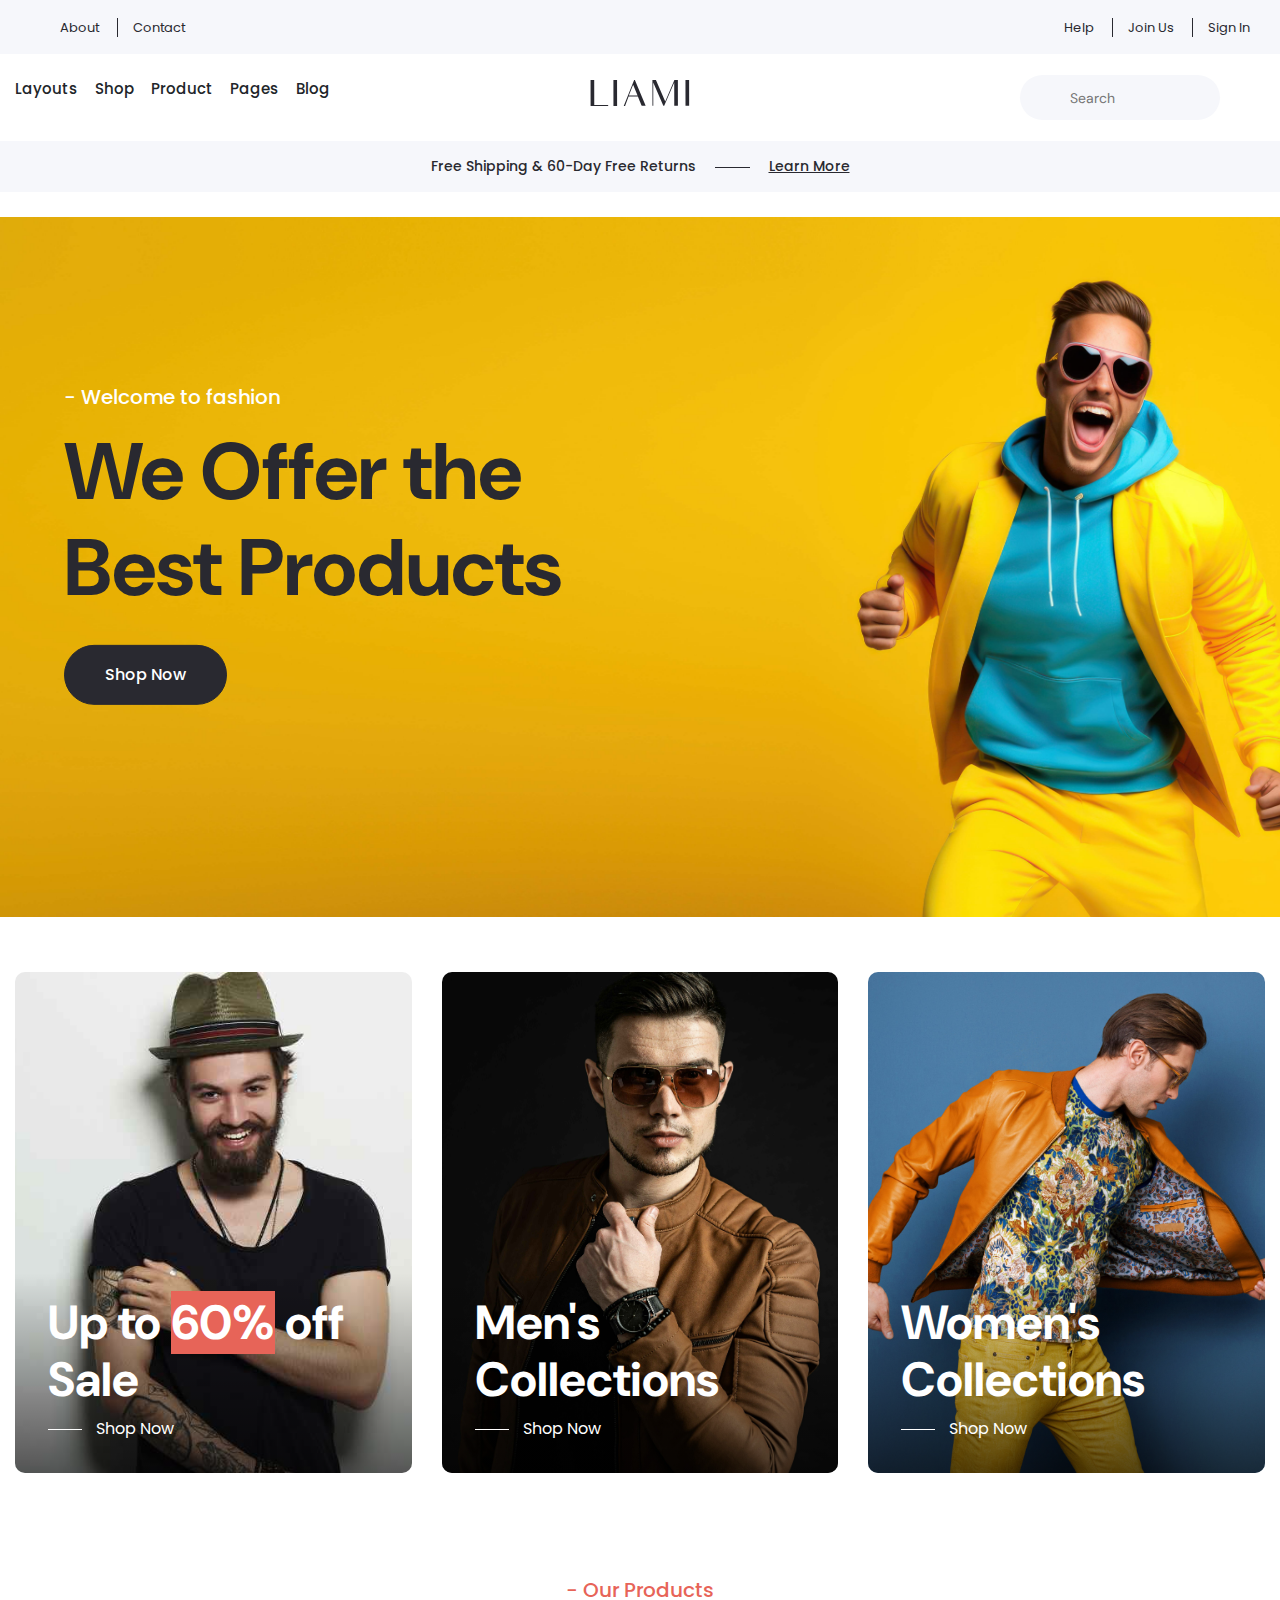
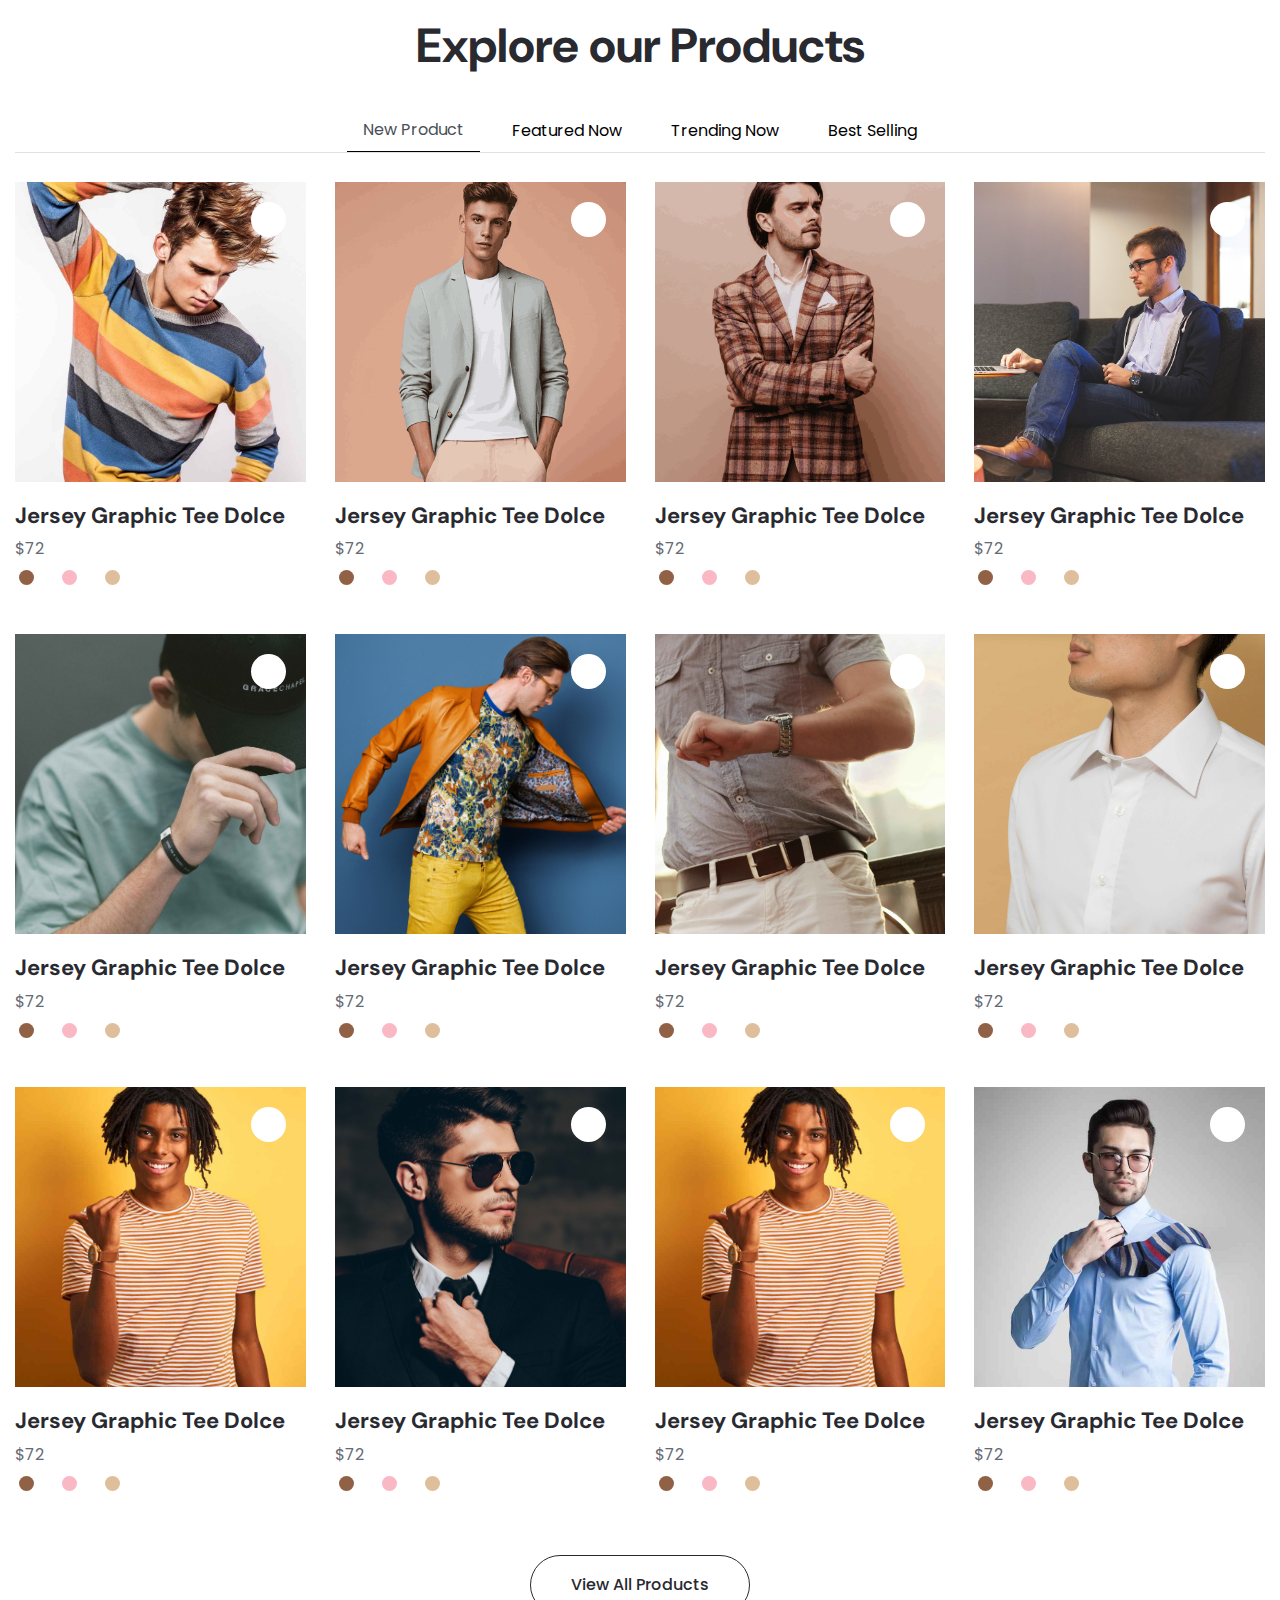
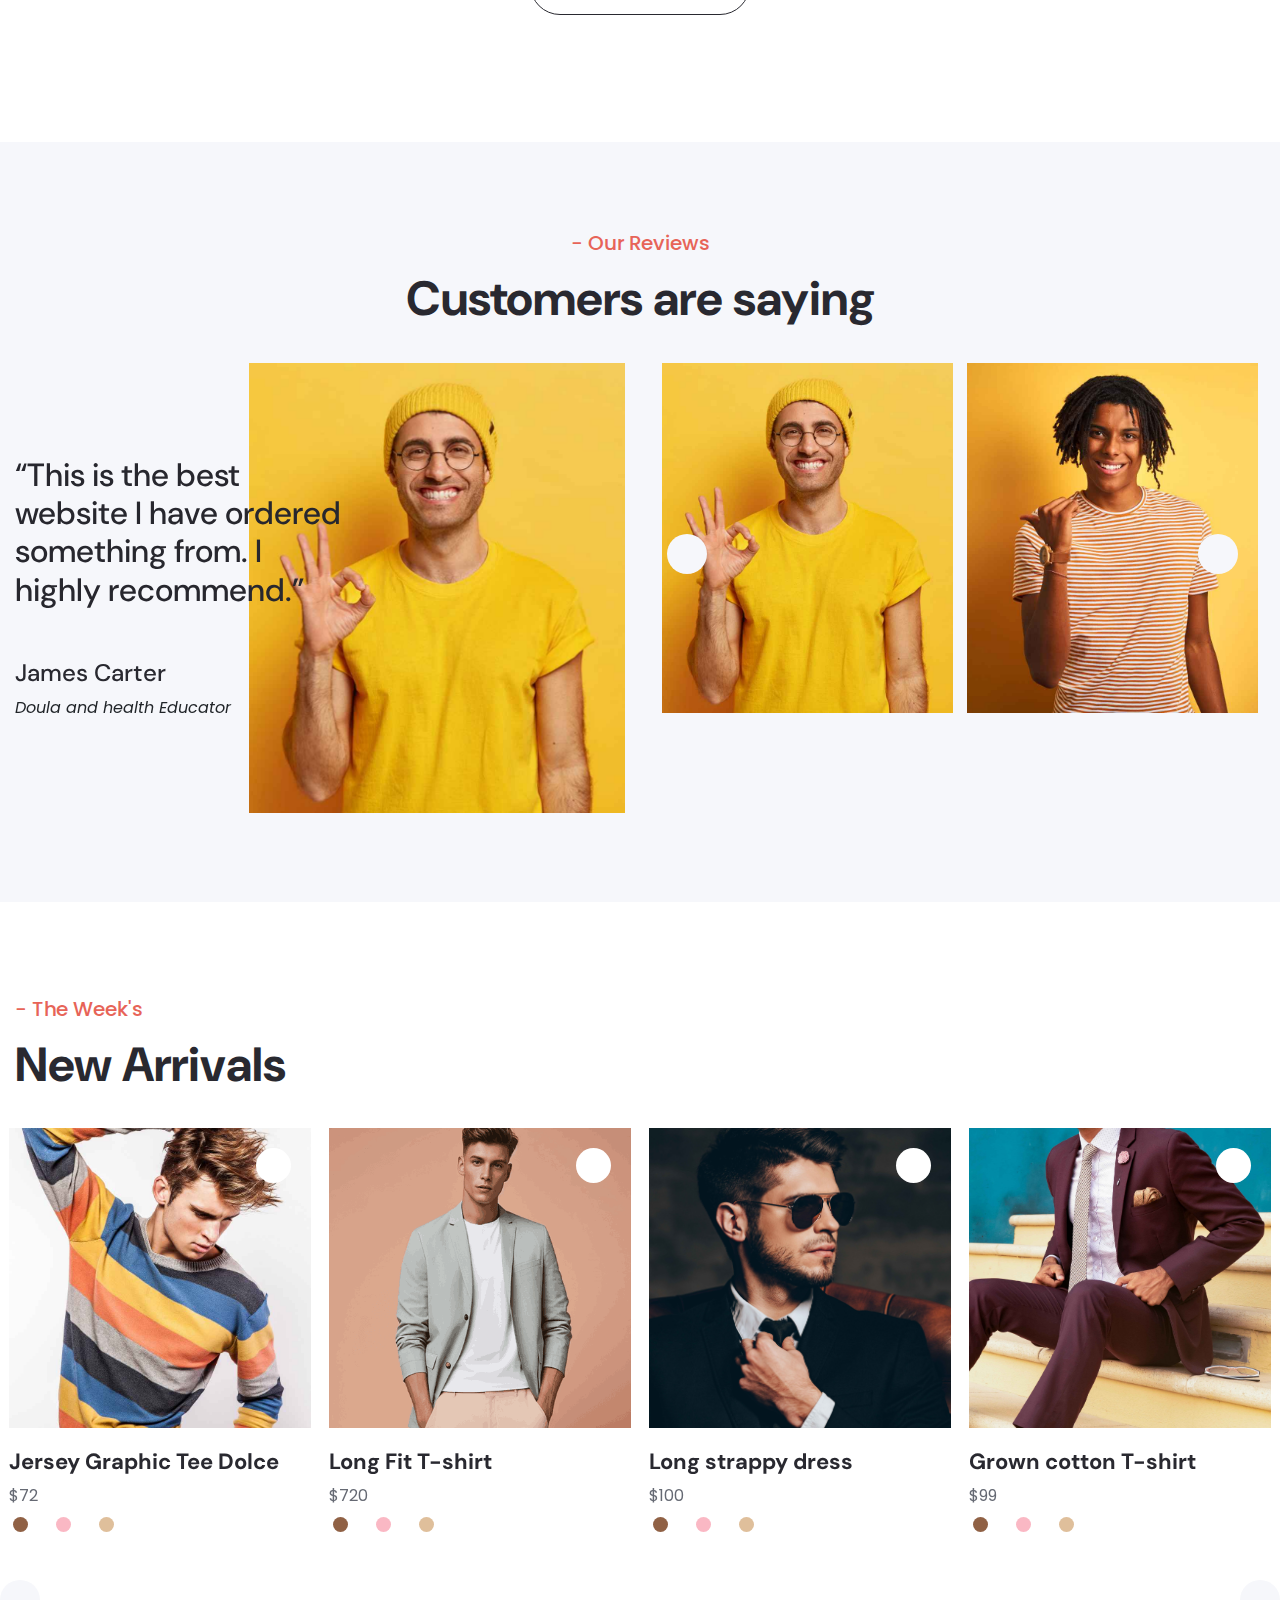
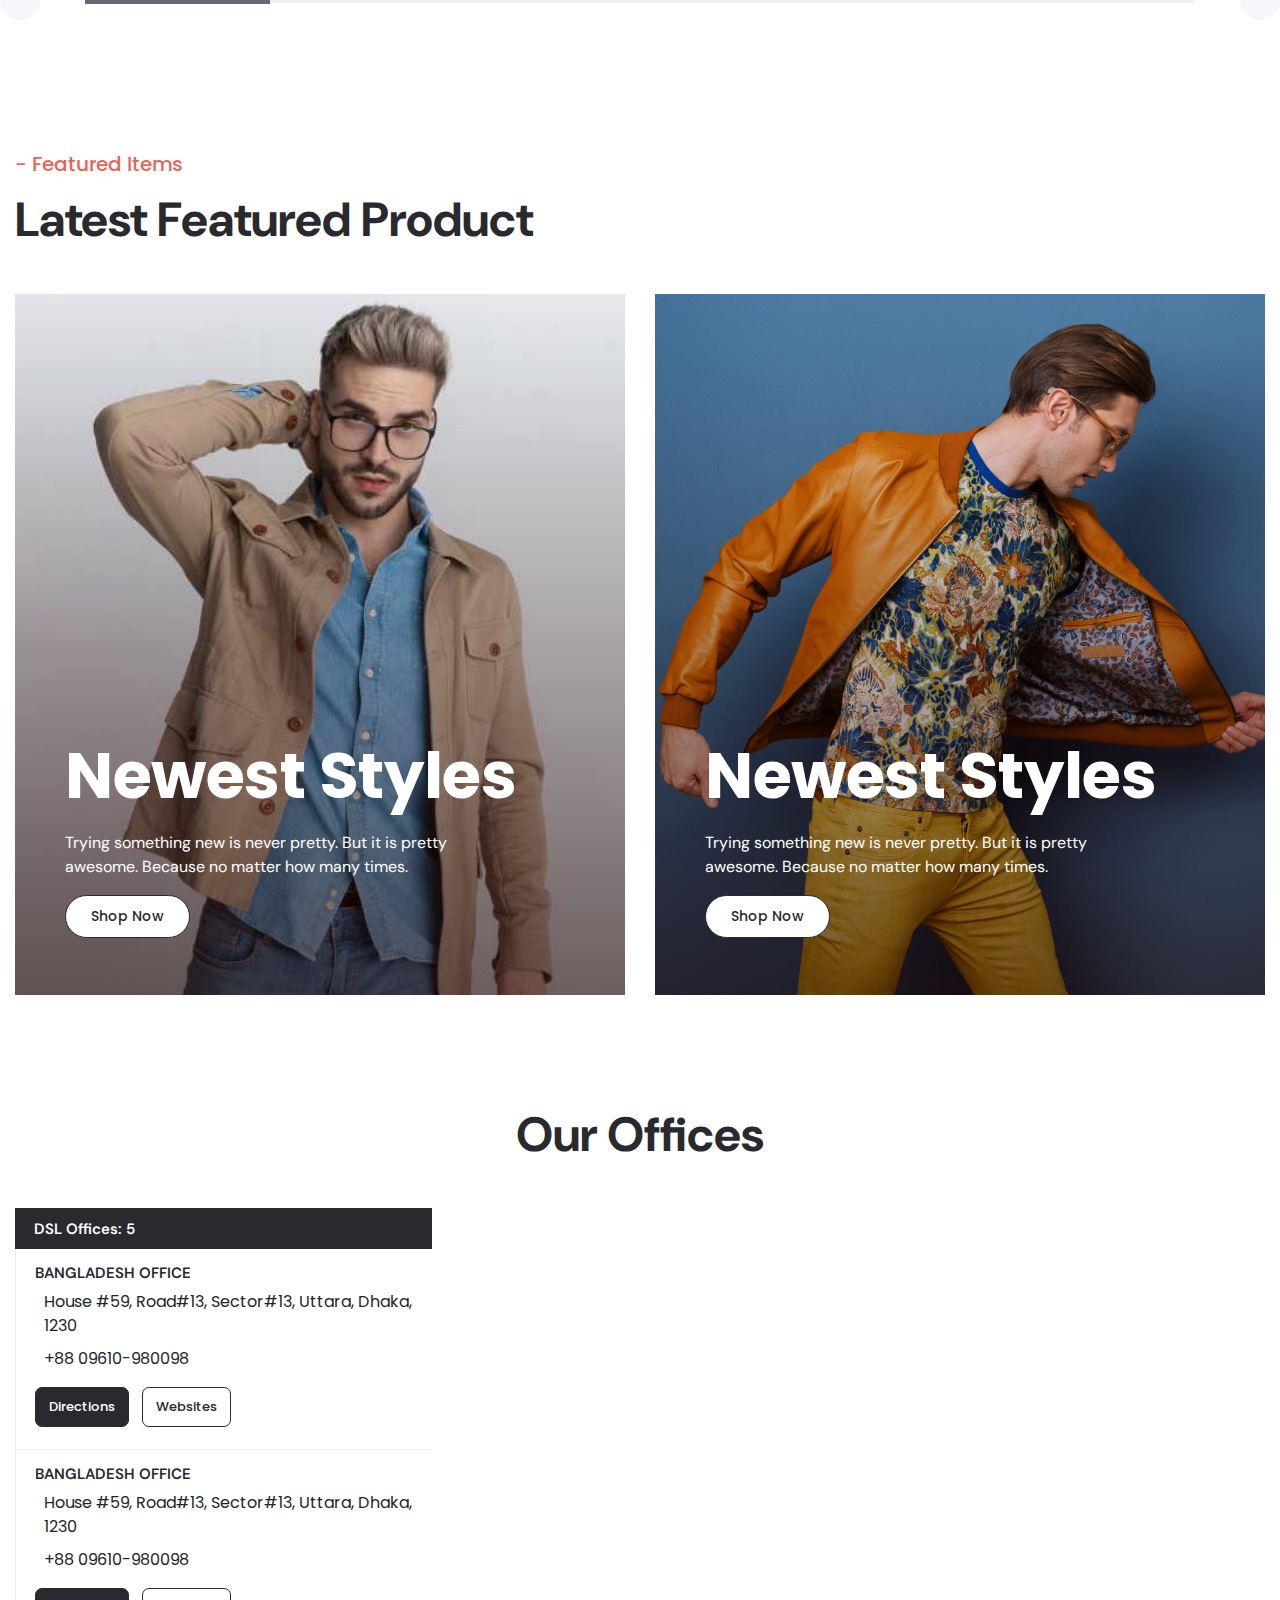
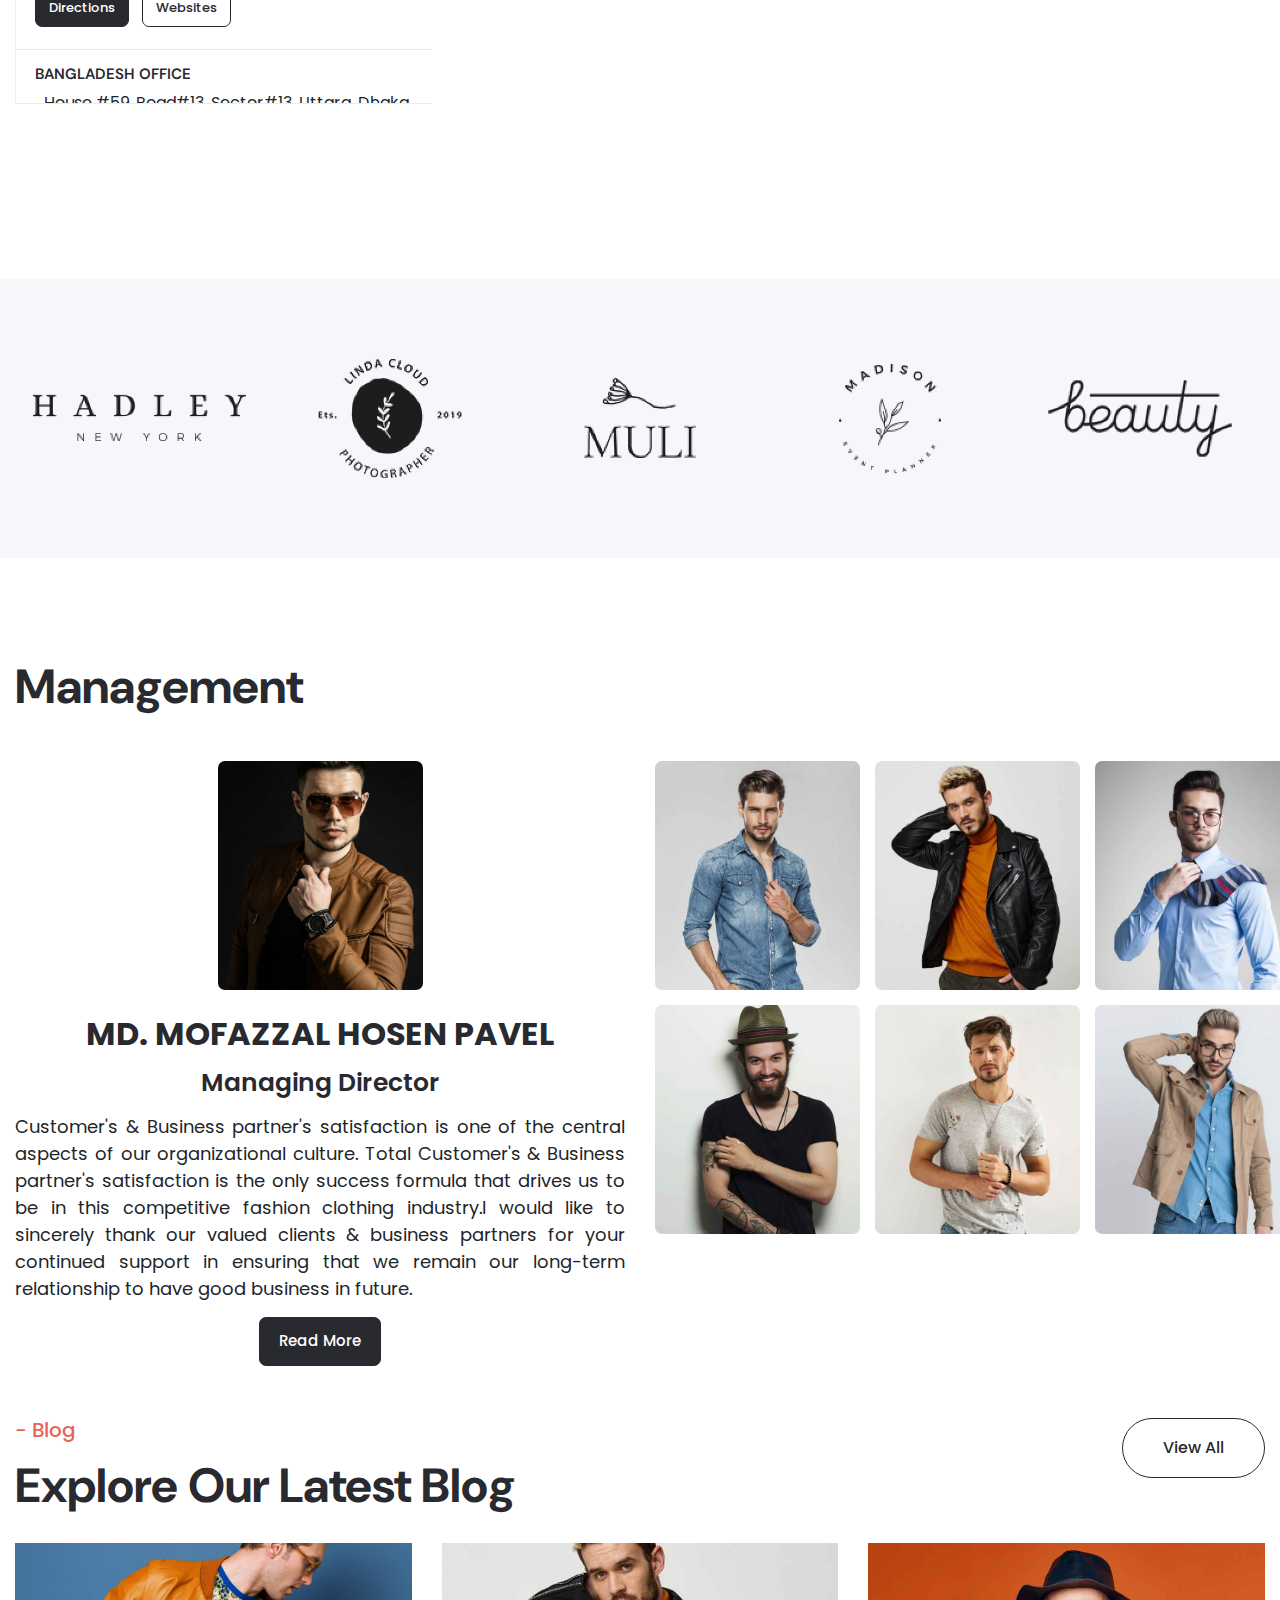
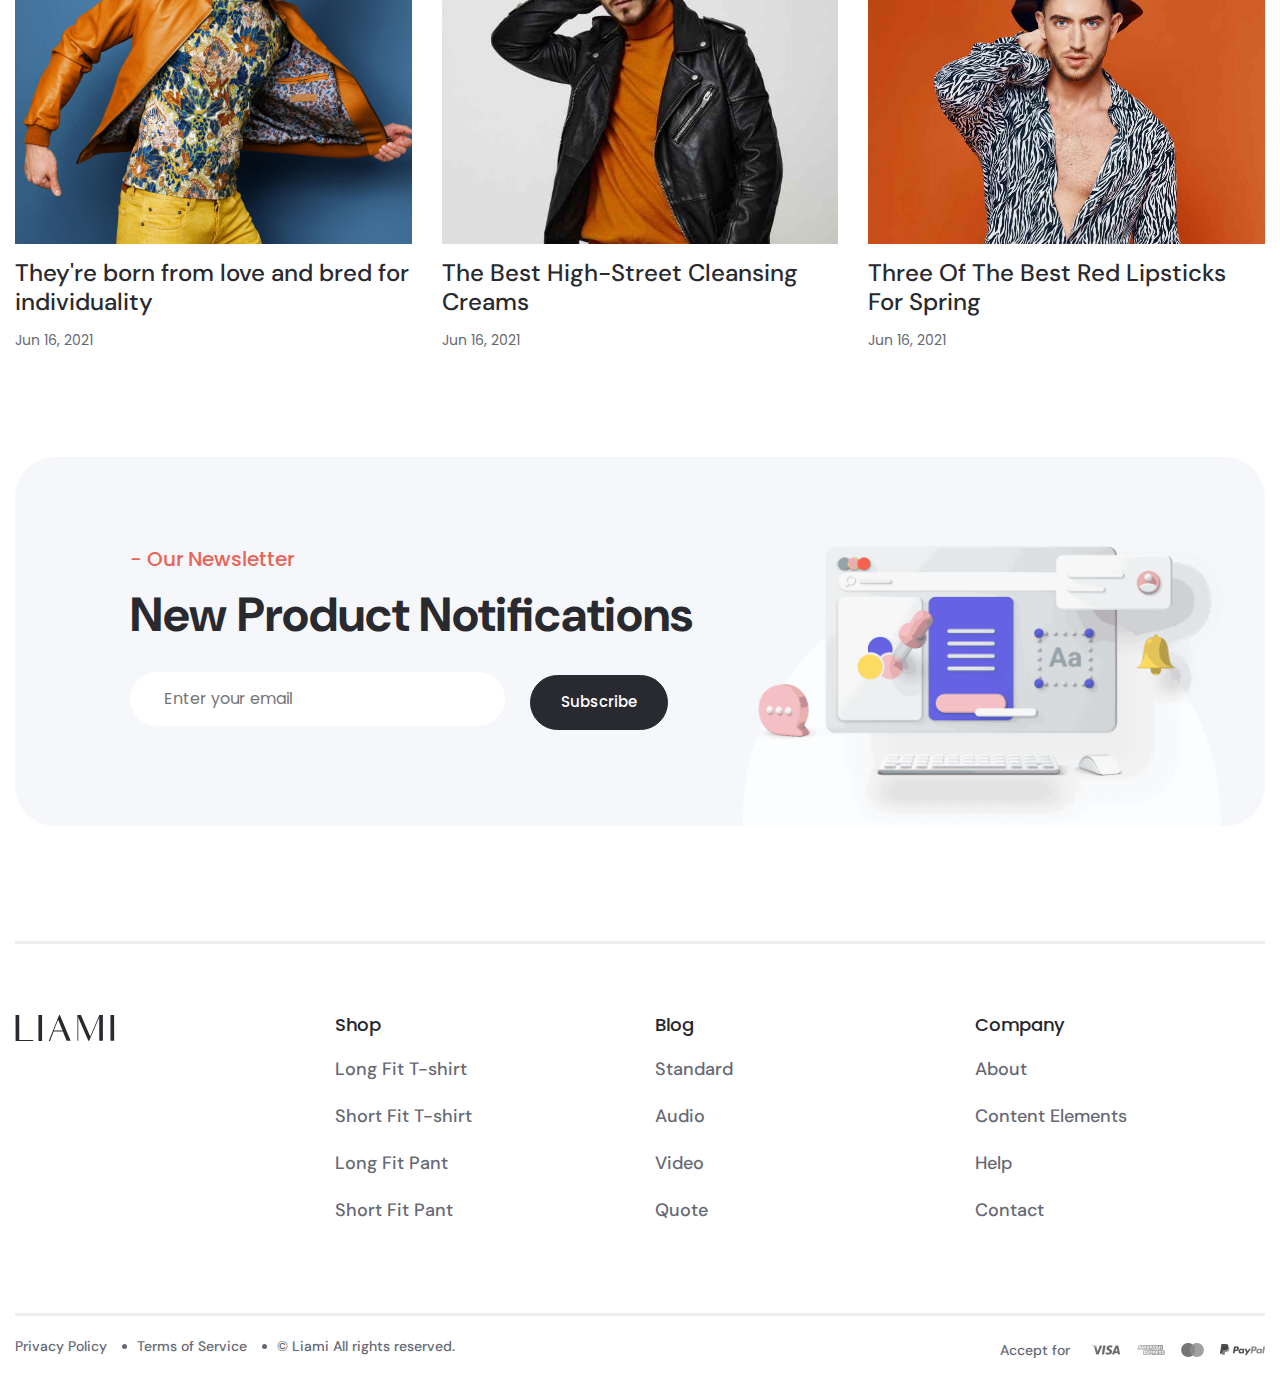
==== commit 335a34ae: "new sec. ALHAMDULILLAH" ====
--- a/index.html
+++ b/index.html
@@ -3204,154 +3204,198 @@
                 Our Offices
             </h2>
 
-            <div class="row no-gutters">
-                <div class="col-lg-4">
-                    <div class="offices-info">
-                        <h3 class="offices-info-title"> DSL Offices: 5 </h3>
-
-                        <div class="offices-info-boxes">
-
-                            <div class="offices-info-box">
-                                <h5>BANGLADESH OFFICE</h5>
-
-                                <ul>
-                                    <li>
-                                        <i class="fa-solid fa-location-dot"></i>
-                                        House #59, Road#13, Sector#13, Uttara, Dhaka, 1230
-                                    </li>
-
-                                    <li>
-                                        <i class="fa-solid fa-mobile"></i>
-                                        +88 09610-980098
-                                    </li>
+            <div class="offices-all-location">
+                <div class="row no-gutters">
+
+                    <div class="col-lg-4">
+                        <div class="offices-info">
+                            <h3 class="offices-info-title"> DSL Offices: 5 </h3>
+
+                            <div class="offices-info-boxes">
+
+                                <div class="offices-info-box">
+                                    <h5>BANGLADESH OFFICE</h5>
+
+                                    <ul>
+                                        <li>
+                                            <i class="fa-solid fa-location-dot"></i>
+                                            House #59, Road#13, Sector#13, Uttara, Dhaka, 1230
+                                        </li>
+
+                                        <li>
+                                            <i class="fa-solid fa-mobile"></i>
+                                            +88 09610-980098
+                                        </li>
+                                    </ul>
 
                                     <span class="offices-info-box-btn">
                                         <a href="#" class="box-btn box-btn-1">
                                             Directions
+                                            <span></span>
+                                            <span></span>
+                                            <span></span>
+                                            <span></span>
                                         </a>
 
                                         <a href="#" class="box-btn box-btn-2">
                                             Websites
+                                            <span></span>
+                                            <span></span>
+                                            <span></span>
+                                            <span></span>
                                         </a>
                                     </span>
-                                </ul>
-                            </div>
-
-                            <div class="offices-info-box">
-                                <h5>BANGLADESH OFFICE</h5>
-
-                                <ul>
-                                    <li>
-                                        <i class="fa-solid fa-location-dot"></i>
-                                        House #59, Road#13, Sector#13, Uttara, Dhaka, 1230
-                                    </li>
-
-                                    <li>
-                                        <i class="fa-solid fa-mobile"></i>
-                                        +88 09610-980098
-                                    </li>
+                                </div>
+
+                                <div class="offices-info-box">
+                                    <h5>BANGLADESH OFFICE</h5>
+
+                                    <ul>
+                                        <li>
+                                            <i class="fa-solid fa-location-dot"></i>
+                                            House #59, Road#13, Sector#13, Uttara, Dhaka, 1230
+                                        </li>
+
+                                        <li>
+                                            <i class="fa-solid fa-mobile"></i>
+                                            +88 09610-980098
+                                        </li>
+                                    </ul>
 
                                     <span class="offices-info-box-btn">
                                         <a href="#" class="box-btn box-btn-1">
                                             Directions
+                                            <span></span>
+                                            <span></span>
+                                            <span></span>
+                                            <span></span>
                                         </a>
 
                                         <a href="#" class="box-btn box-btn-2">
                                             Websites
+                                            <span></span>
+                                            <span></span>
+                                            <span></span>
+                                            <span></span>
                                         </a>
                                     </span>
-                                </ul>
-                            </div>
-
-                            <div class="offices-info-box">
-                                <h5>BANGLADESH OFFICE</h5>
-
-                                <ul>
-                                    <li>
-                                        <i class="fa-solid fa-location-dot"></i>
-                                        House #59, Road#13, Sector#13, Uttara, Dhaka, 1230
-                                    </li>
-
-                                    <li>
-                                        <i class="fa-solid fa-mobile"></i>
-                                        +88 09610-980098
-                                    </li>
+                                </div>
+
+                                <div class="offices-info-box">
+                                    <h5>BANGLADESH OFFICE</h5>
+
+                                    <ul>
+                                        <li>
+                                            <i class="fa-solid fa-location-dot"></i>
+                                            House #59, Road#13, Sector#13, Uttara, Dhaka, 1230
+                                        </li>
+
+                                        <li>
+                                            <i class="fa-solid fa-mobile"></i>
+                                            +88 09610-980098
+                                        </li>
+                                    </ul>
 
                                     <span class="offices-info-box-btn">
                                         <a href="#" class="box-btn box-btn-1">
                                             Directions
+                                            <span></span>
+                                            <span></span>
+                                            <span></span>
+                                            <span></span>
                                         </a>
 
                                         <a href="#" class="box-btn box-btn-2">
                                             Websites
+                                            <span></span>
+                                            <span></span>
+                                            <span></span>
+                                            <span></span>
                                         </a>
                                     </span>
-                                </ul>
-                            </div>
-
-                            <div class="offices-info-box">
-                                <h5>BANGLADESH OFFICE</h5>
-
-                                <ul>
-                                    <li>
-                                        <i class="fa-solid fa-location-dot"></i>
-                                        House #59, Road#13, Sector#13, Uttara, Dhaka, 1230
-                                    </li>
-
-                                    <li>
-                                        <i class="fa-solid fa-mobile"></i>
-                                        +88 09610-980098
-                                    </li>
+                                </div>
+
+                                <div class="offices-info-box">
+                                    <h5>BANGLADESH OFFICE</h5>
+
+                                    <ul>
+                                        <li>
+                                            <i class="fa-solid fa-location-dot"></i>
+                                            House #59, Road#13, Sector#13, Uttara, Dhaka, 1230
+                                        </li>
+
+                                        <li>
+                                            <i class="fa-solid fa-mobile"></i>
+                                            +88 09610-980098
+                                        </li>
+                                    </ul>
 
                                     <span class="offices-info-box-btn">
                                         <a href="#" class="box-btn box-btn-1">
                                             Directions
+                                            <span></span>
+                                            <span></span>
+                                            <span></span>
+                                            <span></span>
                                         </a>
 
                                         <a href="#" class="box-btn box-btn-2">
                                             Websites
+                                            <span></span>
+                                            <span></span>
+                                            <span></span>
+                                            <span></span>
                                         </a>
                                     </span>
-                                </ul>
-                            </div>
-
-                            <div class="offices-info-box">
-                                <h5>BANGLADESH OFFICE</h5>
-
-                                <ul>
-                                    <li>
-                                        <i class="fa-solid fa-location-dot"></i>
-                                        House #59, Road#13, Sector#13, Uttara, Dhaka, 1230
-                                    </li>
-
-                                    <li>
-                                        <i class="fa-solid fa-mobile"></i>
-                                        +88 09610-980098
-                                    </li>
+                                </div>
+
+                                <div class="offices-info-box">
+                                    <h5>BANGLADESH OFFICE</h5>
+
+                                    <ul>
+                                        <li>
+                                            <i class="fa-solid fa-location-dot"></i>
+                                            House #59, Road#13, Sector#13, Uttara, Dhaka, 1230
+                                        </li>
+
+                                        <li>
+                                            <i class="fa-solid fa-mobile"></i>
+                                            +88 09610-980098
+                                        </li>
+                                    </ul>
 
                                     <span class="offices-info-box-btn">
                                         <a href="#" class="box-btn box-btn-1">
                                             Directions
+                                            <span></span>
+                                            <span></span>
+                                            <span></span>
+                                            <span></span>
                                         </a>
 
                                         <a href="#" class="box-btn box-btn-2">
                                             Websites
+                                            <span></span>
+                                            <span></span>
+                                            <span></span>
+                                            <span></span>
                                         </a>
                                     </span>
-                                </ul>
-                            </div>
-
+                                </div>
+
+                            </div>
                         </div>
                     </div>
-                </div>
-
-                <div class="col-lg-8">
-                    <div class="offices-map">
-                        <iframe
-                            src="https://www.google.com/maps/embed?pb=!1m18!1m12!1m3!1d29186.92021836228!2d90.35768842343789!3d23.87667147238414!2m3!1f0!2f0!3f0!3m2!1i1024!2i768!4f13.1!3m3!1m2!1s0x3755c5d05e7074dd%3A0xd1c58803049f00c7!2sUttara%2C%20Dhaka!5e0!3m2!1sen!2sbd!4v1717830310056!5m2!1sen!2sbd"
-                            width="600" height="450" style="border:0;" allowfullscreen="" loading="lazy"
-                            referrerpolicy="no-referrer-when-downgrade"></iframe>
+
+                    <div class="col-lg-8">
+                        <div class="offices-map">
+                            <iframe
+                                src="https://www.google.com/maps/embed?pb=!1m18!1m12!1m3!1d29186.92021836228!2d90.35768842343789!3d23.87667147238414!2m3!1f0!2f0!3f0!3m2!1i1024!2i768!4f13.1!3m3!1m2!1s0x3755c5d05e7074dd%3A0xd1c58803049f00c7!2sUttara%2C%20Dhaka!5e0!3m2!1sen!2sbd!4v1717830310056!5m2!1sen!2sbd"
+                                width="600" height="450" style="border:0;" allowfullscreen="" loading="lazy"
+                                referrerpolicy="no-referrer-when-downgrade"></iframe>
+                        </div>
                     </div>
+
                 </div>
             </div>
 
@@ -3388,6 +3432,107 @@
         </div>
     </div>
     <!-- Sponsor - section ended -->
+
+    <!-- Management - section started -->
+    <div class="management">
+        <div class="container">
+
+            <h2 class="management-title"> Management </h2>
+
+            <div class="management-team">
+                <div class="row">
+
+                    <div class="col-lg-6">
+                        <div class="management-team-left">
+                            <span>
+                                <img src="./assets/images/maksym-tymchyk-_5_11zon.jpg" alt="Team Head">
+                            </span>
+
+                            <h4>MD. MOFAZZAL HOSEN PAVEL</h4>
+                            <h5> Managing Director </h5>
+
+                            <p>
+                                Customer's & Business partner's satisfaction is one of the central aspects of our
+                                organizational culture. Total Customer's & Business partner's satisfaction is the only
+                                success formula that drives us to be in this competitive fashion clothing industry.I
+                                would like to sincerely thank our valued clients & business partners for your continued
+                                support in ensuring that we remain our long-term relationship to have good business in
+                                future.
+                            </p>
+
+                            <a href="#">Read More
+                                <span></span>
+                                <span></span>
+                                <span></span>
+                                <span></span>
+                            </a>
+                        </div>
+                    </div>
+
+                    <div class="col-lg-6">
+                        <div class="management-team-right">
+                            <span>
+                                <img src="./assets/images/product-img1-10_14_11zon.jpg" alt="Team Member">
+
+                                <div class="team-member-info">
+                                    <h3>Mr. Doe</h3>
+                                    <p>Dongyi Sourcing Limited</p>
+                                </div>
+                            </span>
+
+                            <span>
+                                <img src="./assets/images/product-img1-12_15_11zon.jpg" alt="Team Member">
+
+                                <div class="team-member-info">
+                                    <h3>Mr. Doe</h3>
+                                    <p>Dongyi Sourcing Limited</p>
+                                </div>
+                            </span>
+
+                            <span>
+                                <img src="./assets/images/product-img1-14_16_11zon.jpg" alt="Team Member">
+
+                                <div class="team-member-info">
+                                    <h3>Mr. Doe</h3>
+                                    <p>Dongyi Sourcing Limited</p>
+                                </div>
+                            </span>
+
+                            <span>
+                                <img src="./assets/images/product-img1-2_10_11zon.jpg" alt="Team Member">
+
+                                <div class="team-member-info">
+                                    <h3>Mr. Doe</h3>
+                                    <p>Dongyi Sourcing Limited</p>
+                                </div>
+                            </span>
+
+                            <span>
+                                <img src="./assets/images/product-img1-7_13_11zon.jpg" alt="Team Member">
+
+                                <div class="team-member-info">
+                                    <h3>Mr. Doe</h3>
+                                    <p>Dongyi Sourcing Limited</p>
+                                </div>
+                            </span>
+
+                            <span>
+                                <img src="./assets/images/product-img1-5_12_11zon.jpg" alt="Team Member">
+
+                                <div class="team-member-info">
+                                    <h3>Mr. Doe</h3>
+                                    <p>Dongyi Sourcing Limited</p>
+                                </div>
+                            </span>
+                        </div>
+                    </div>
+
+                </div>
+            </div>
+
+        </div>
+    </div>
+    <!-- Management - section ended -->
 
     <!-- Blog - section started -->
     <div class="blog">
--- a/assets/css/style.css
+++ b/assets/css/style.css
@@ -1566,11 +1566,270 @@
   font-weight: 700;
   margin: 15px 0 45px 0;
 }
-.offices .offices-info {
-  background-color: red;
-}
-.offices .offices-map {
-  background-color: cyan;
+.offices .offices-all-location .offices-info h3.offices-info-title {
+  height: 41px;
+  display: flex;
+  align-items: center;
+  color: #fff;
+  background-color: var(--color1);
+  font-weight: 600;
+  font-size: 15px;
+  font-family: var(--DM-Sans);
+  margin: 0;
+  padding-left: 19px;
+}
+.offices .offices-all-location .offices-info .offices-info-boxes {
+  height: 455px;
+  overflow-y: scroll;
+  border-left: 1px solid #e8edf0;
+  border-bottom: 1px solid #e8edf0;
+  /* Track */
+  /* Handle */
+  /* Handle on hover */
+}
+.offices .offices-all-location .offices-info .offices-info-boxes::-webkit-scrollbar {
+  width: 7px;
+}
+.offices .offices-all-location .offices-info .offices-info-boxes::-webkit-scrollbar-track {
+  box-shadow: inset 0 0 2px grey;
+  border-radius: 10px;
+}
+.offices .offices-all-location .offices-info .offices-info-boxes::-webkit-scrollbar-thumb {
+  background: var(--color1);
+  border-radius: 10px;
+}
+.offices .offices-all-location .offices-info .offices-info-boxes::-webkit-scrollbar-thumb:hover {
+  background: #b30000;
+}
+.offices .offices-all-location .offices-info .offices-info-boxes .offices-info-box {
+  padding: 15px 19px;
+  border-bottom: 1px solid #e8edf0;
+}
+.offices .offices-all-location .offices-info .offices-info-boxes .offices-info-box h5 {
+  color: var(--color1);
+  font-family: var(--DM-Sans);
+  font-size: 15px;
+  font-weight: 600;
+}
+.offices .offices-all-location .offices-info .offices-info-boxes .offices-info-box ul li {
+  display: flex;
+  gap: 9px;
+}
+.offices .offices-all-location .offices-info .offices-info-boxes .offices-info-box ul li i {
+  margin-top: 3px;
+}
+.offices .offices-all-location .offices-info .offices-info-boxes .offices-info-box ul li + li {
+  margin-top: 9px;
+}
+.offices .offices-all-location .offices-info .offices-info-boxes .offices-info-box span.offices-info-box-btn a.box-btn {
+  border: 1px solid var(--color1);
+  position: relative;
+  display: inline-block;
+  color: var(--white);
+  font-weight: 500;
+  overflow: hidden;
+  z-index: 1;
+  padding: 9px 13px;
+  font-size: 13px;
+  background-color: var(--color1);
+  cursor: pointer;
+  border-radius: 7px;
+  -webkit-border-radius: 7px;
+  -moz-border-radius: 7px;
+  -ms-border-radius: 7px;
+  -o-border-radius: 7px;
+}
+.offices .offices-all-location .offices-info .offices-info-boxes .offices-info-box span.offices-info-box-btn a.box-btn:hover {
+  border: 1px solid var(--color4);
+  color: #fff;
+}
+.offices .offices-all-location .offices-info .offices-info-boxes .offices-info-box span.offices-info-box-btn a.box-btn:hover span {
+  transform: translateY(-25px) scale(2);
+  -webkit-transform: translateY(-25px) scale(2);
+  -moz-transform: translateY(-25px) scale(2);
+  -ms-transform: translateY(-25px) scale(2);
+  -o-transform: translateY(-25px) scale(2);
+}
+.offices .offices-all-location .offices-info .offices-info-boxes .offices-info-box span.offices-info-box-btn a.box-btn span {
+  display: block;
+  position: absolute;
+  width: 25%;
+  height: 100%;
+  background-color: var(--color4);
+  transform: translateY(150%);
+  border-radius: 50%;
+  left: calc((var(--n) - 1) * 25%);
+  transition: 0.4s;
+  transition-delay: calc((var(--n) - 1) * 0.1s);
+  z-index: -1;
+}
+.offices .offices-all-location .offices-info .offices-info-boxes .offices-info-box span.offices-info-box-btn a.box-btn span:nth-of-type(1) {
+  --n: 1 ;
+}
+.offices .offices-all-location .offices-info .offices-info-boxes .offices-info-box span.offices-info-box-btn a.box-btn span:nth-of-type(2) {
+  --n: 2;
+}
+.offices .offices-all-location .offices-info .offices-info-boxes .offices-info-box span.offices-info-box-btn a.box-btn span:nth-of-type(3) {
+  --n: 3 ;
+}
+.offices .offices-all-location .offices-info .offices-info-boxes .offices-info-box span.offices-info-box-btn a.box-btn span:nth-of-type(4) {
+  --n: 4 ;
+}
+.offices .offices-all-location .offices-info .offices-info-boxes .offices-info-box span.offices-info-box-btn a.box-btn-2 {
+  background-color: transparent;
+  color: var(--color1);
+  margin-left: 9px;
+}
+.offices .offices-all-location .offices-map {
+  height: 495px;
+  overflow: hidden;
+}
+.offices .offices-all-location .offices-map iframe {
+  height: 100%;
+  width: 100%;
+}
+
+.management {
+  padding-bottom: 45px;
+}
+.management h2.management-title {
+  font-size: 3rem;
+  color: var(--color1);
+  font-family: var(--DM-Sans);
+  font-weight: 700;
+  margin: 15px 0 45px 0;
+}
+.management .management-team span {
+  display: block;
+  height: 229px;
+  width: 205px;
+  overflow: hidden;
+  border-radius: 7px;
+  -webkit-border-radius: 7px;
+  -moz-border-radius: 7px;
+  -ms-border-radius: 7px;
+  -o-border-radius: 7px;
+}
+.management .management-team span img {
+  width: 100%;
+  height: 100%;
+  -o-object-fit: cover;
+     object-fit: cover;
+}
+.management .management-team .management-team-left {
+  text-align: center;
+}
+.management .management-team .management-team-left span {
+  margin: auto;
+}
+.management .management-team .management-team-left h4 {
+  margin: 25px 0 15px 0;
+  font-size: 32px;
+  font-weight: 700;
+  color: var(--color1);
+}
+.management .management-team .management-team-left h5 {
+  font-weight: 600;
+  font-size: 25px;
+  color: var(--color1);
+}
+.management .management-team .management-team-left p {
+  font-size: 18px;
+  font-weight: 400;
+  text-align: justify;
+  margin: 15px 0;
+}
+.management .management-team .management-team-left a {
+  border: 1px solid var(--color1);
+  position: relative;
+  display: inline-block;
+  color: var(--white);
+  font-weight: 500;
+  overflow: hidden;
+  z-index: 1;
+  padding: 12px 19px;
+  font-size: 15px;
+  background-color: var(--color1);
+  cursor: pointer;
+  border-radius: 7px;
+  -webkit-border-radius: 7px;
+  -moz-border-radius: 7px;
+  -ms-border-radius: 7px;
+  -o-border-radius: 7px;
+}
+.management .management-team .management-team-left a:hover {
+  border: 1px solid var(--color4);
+  color: #fff;
+}
+.management .management-team .management-team-left a:hover span {
+  transform: translateY(-25px) scale(2);
+  -webkit-transform: translateY(-25px) scale(2);
+  -moz-transform: translateY(-25px) scale(2);
+  -ms-transform: translateY(-25px) scale(2);
+  -o-transform: translateY(-25px) scale(2);
+}
+.management .management-team .management-team-left a span {
+  display: block;
+  position: absolute;
+  width: 25%;
+  height: 100%;
+  background-color: var(--color4);
+  transform: translateY(150%);
+  border-radius: 50%;
+  left: calc((var(--n) - 1) * 25%);
+  transition: 0.4s;
+  transition-delay: calc((var(--n) - 1) * 0.1s);
+  z-index: -1;
+}
+.management .management-team .management-team-left a span:nth-of-type(1) {
+  --n: 1 ;
+}
+.management .management-team .management-team-left a span:nth-of-type(2) {
+  --n: 2;
+}
+.management .management-team .management-team-left a span:nth-of-type(3) {
+  --n: 3 ;
+}
+.management .management-team .management-team-left a span:nth-of-type(4) {
+  --n: 4 ;
+}
+.management .management-team .management-team-right {
+  display: grid;
+  gap: 15px;
+  grid-template-columns: repeat(3, 1fr);
+}
+.management .management-team .management-team-right span {
+  cursor: pointer;
+  position: relative;
+}
+.management .management-team .management-team-right span .team-member-info {
+  position: absolute;
+  top: 0;
+  left: 0;
+  height: 100%;
+  width: 100%;
+  padding: 15px;
+  background-color: rgba(0, 0, 0, 0.5843137255);
+  opacity: 0;
+  transition: all linear 0.3s;
+  -webkit-transition: all linear 0.3s;
+  -moz-transition: all linear 0.3s;
+  -ms-transition: all linear 0.3s;
+  -o-transition: all linear 0.3s;
+}
+.management .management-team .management-team-right span .team-member-info h3 {
+  color: #fff;
+  font-size: 15px;
+  margin-top: 75%;
+  margin-bottom: 15px;
+}
+.management .management-team .management-team-right span .team-member-info p {
+  color: #fff;
+  font-size: 14px;
+  font-weight: 500;
+}
+.management .management-team .management-team-right span:hover .team-member-info {
+  opacity: 1;
 }
 
 .sponsors {
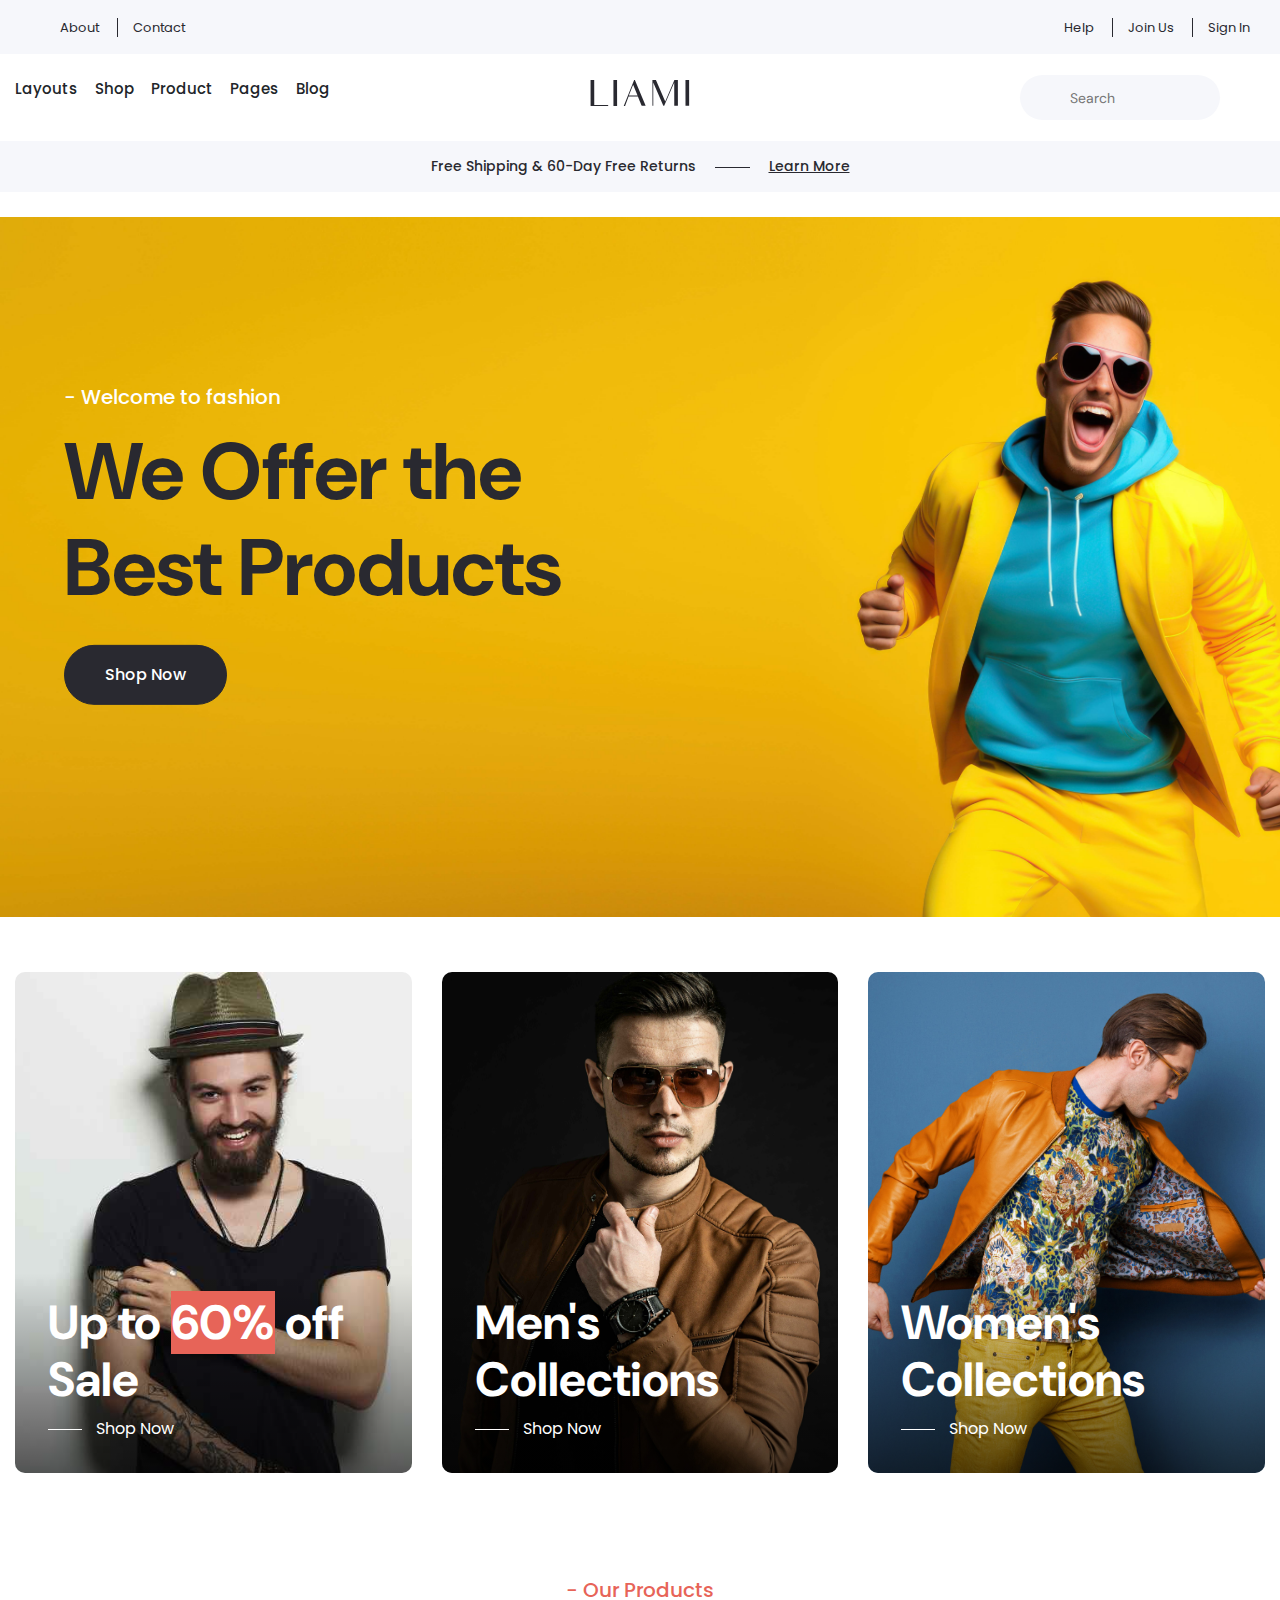
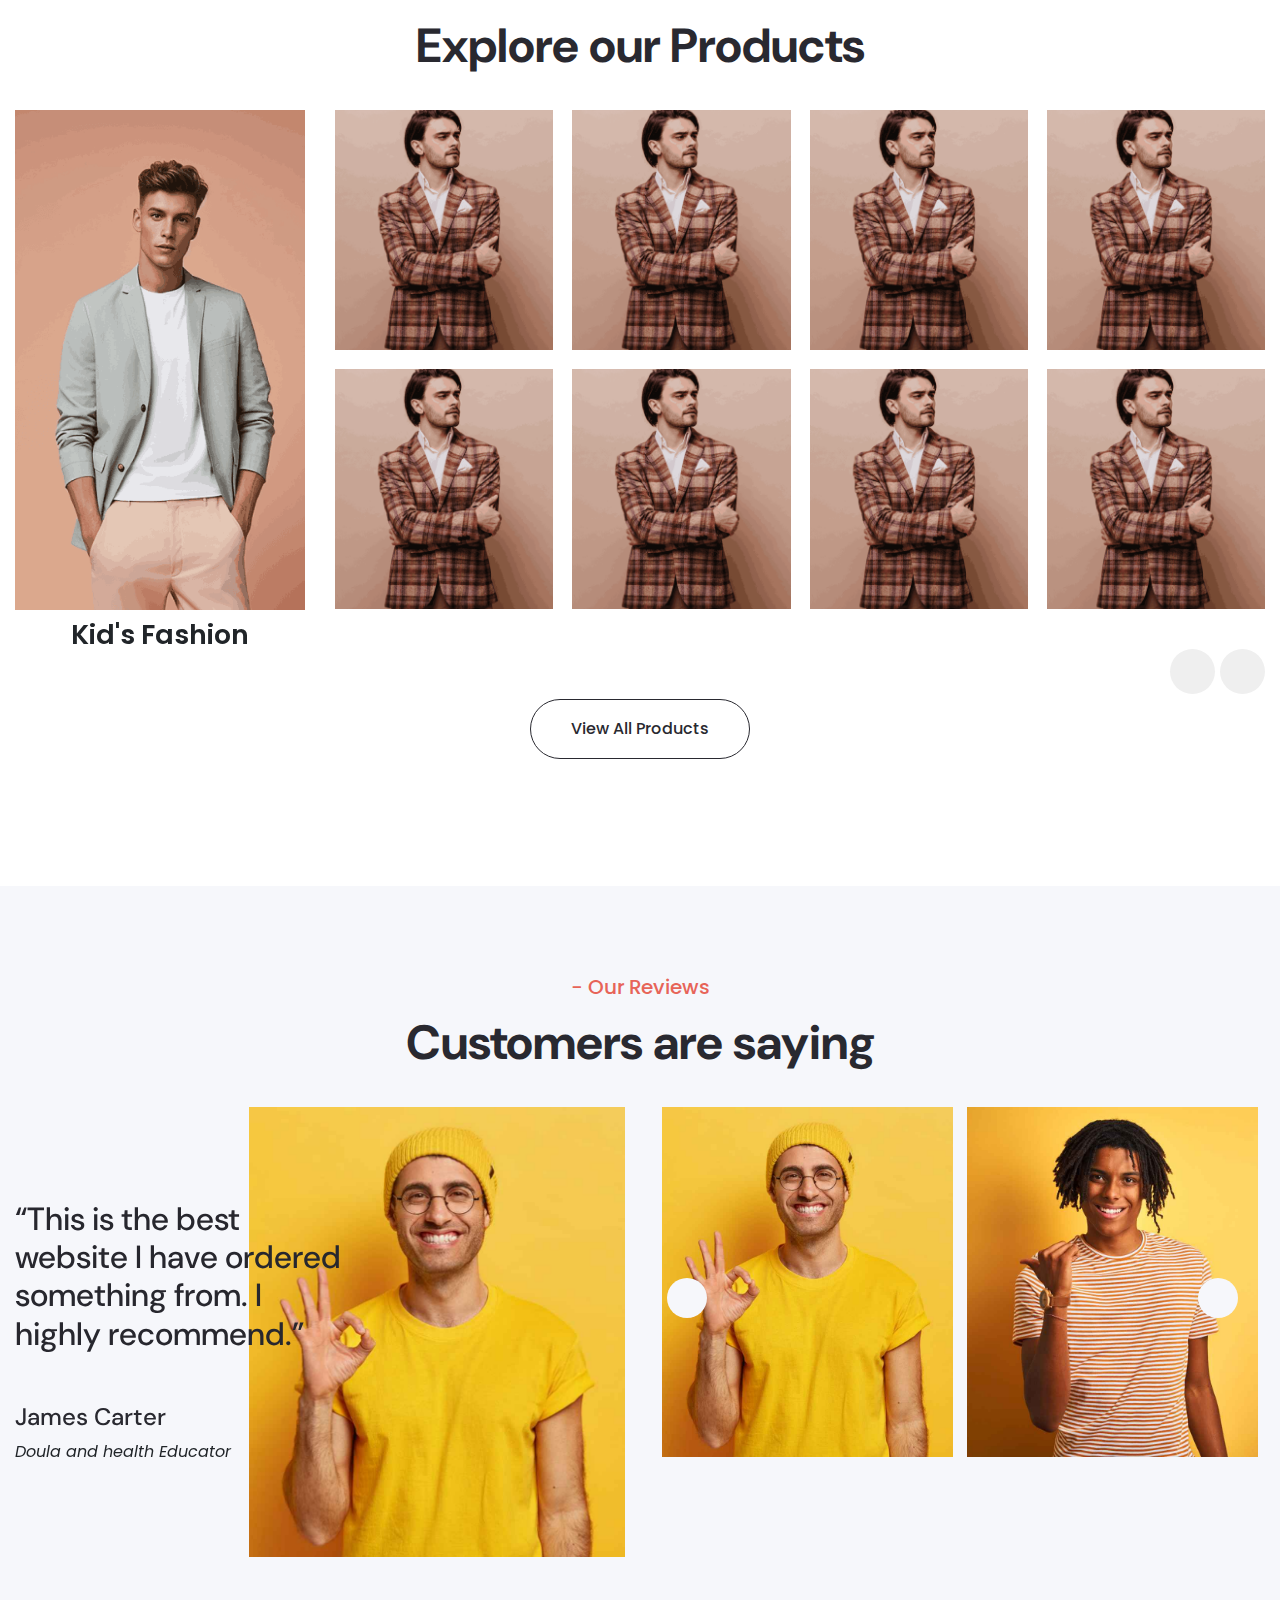
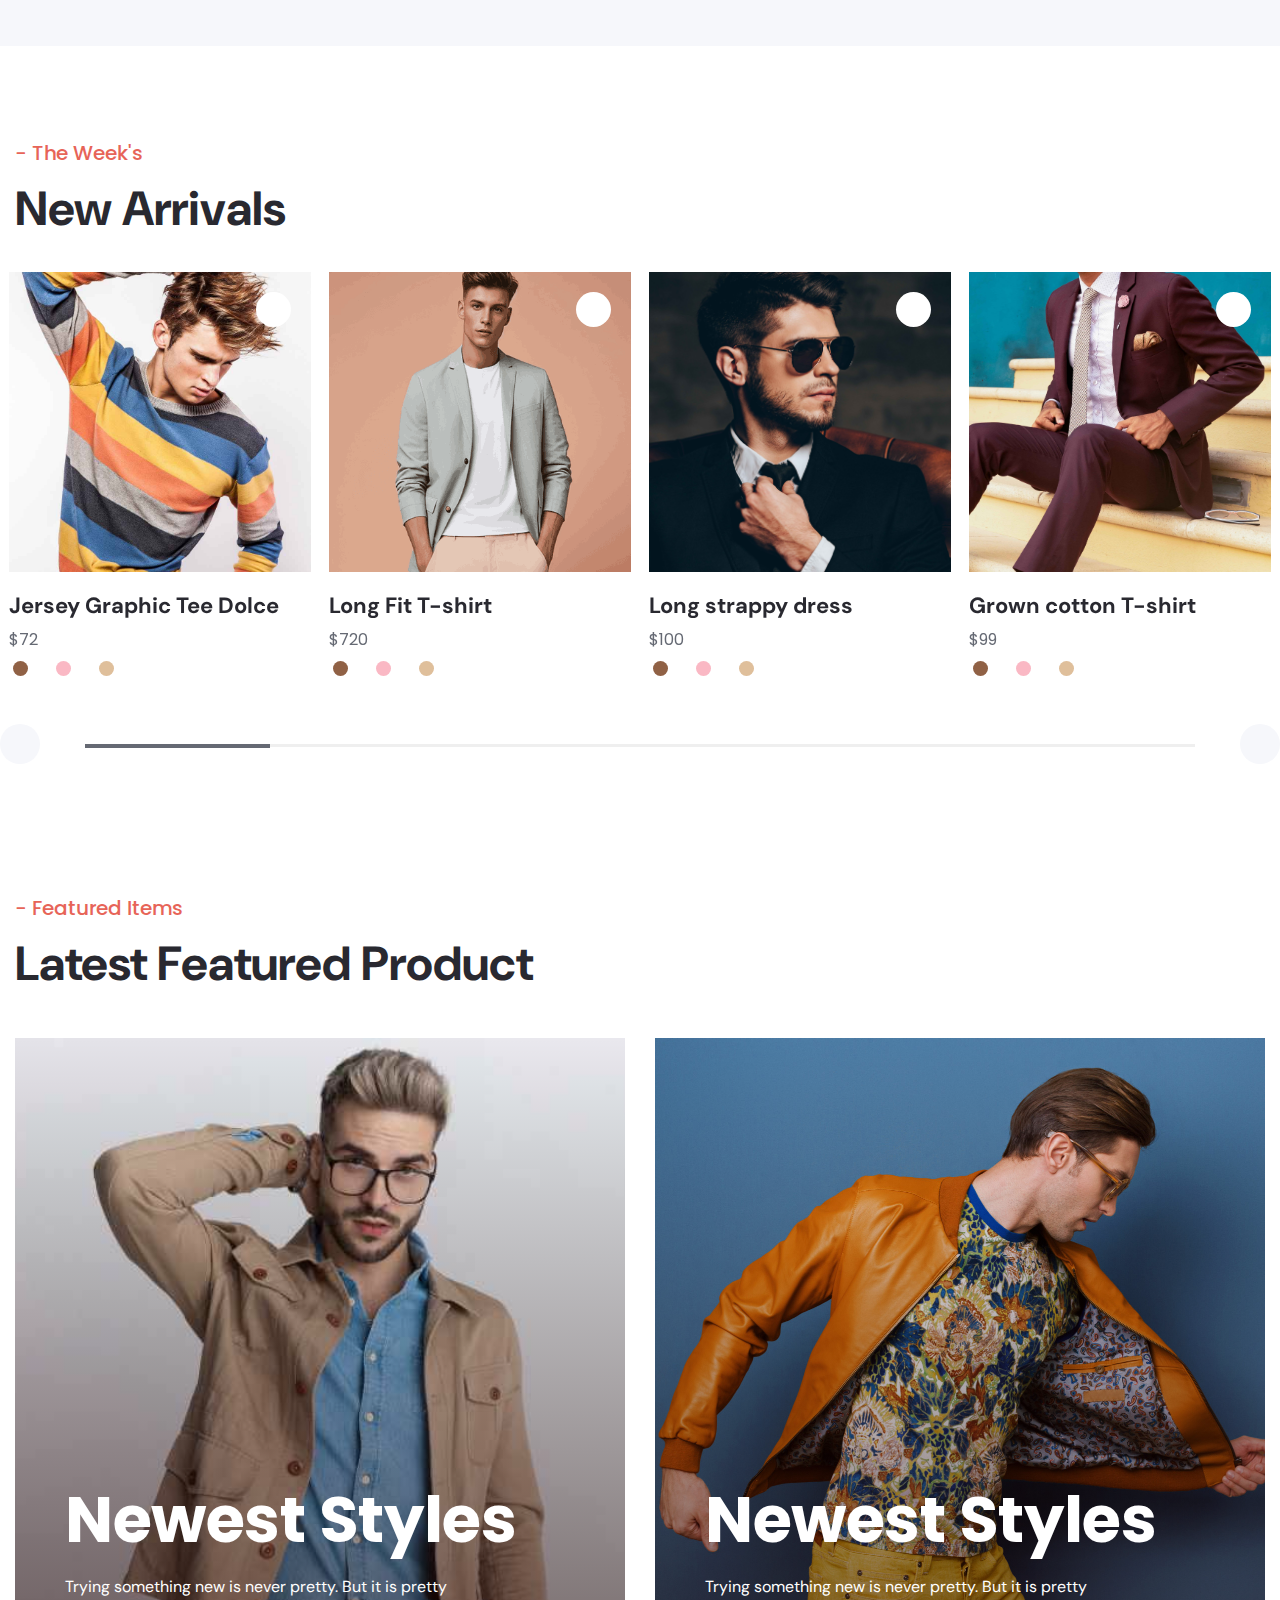
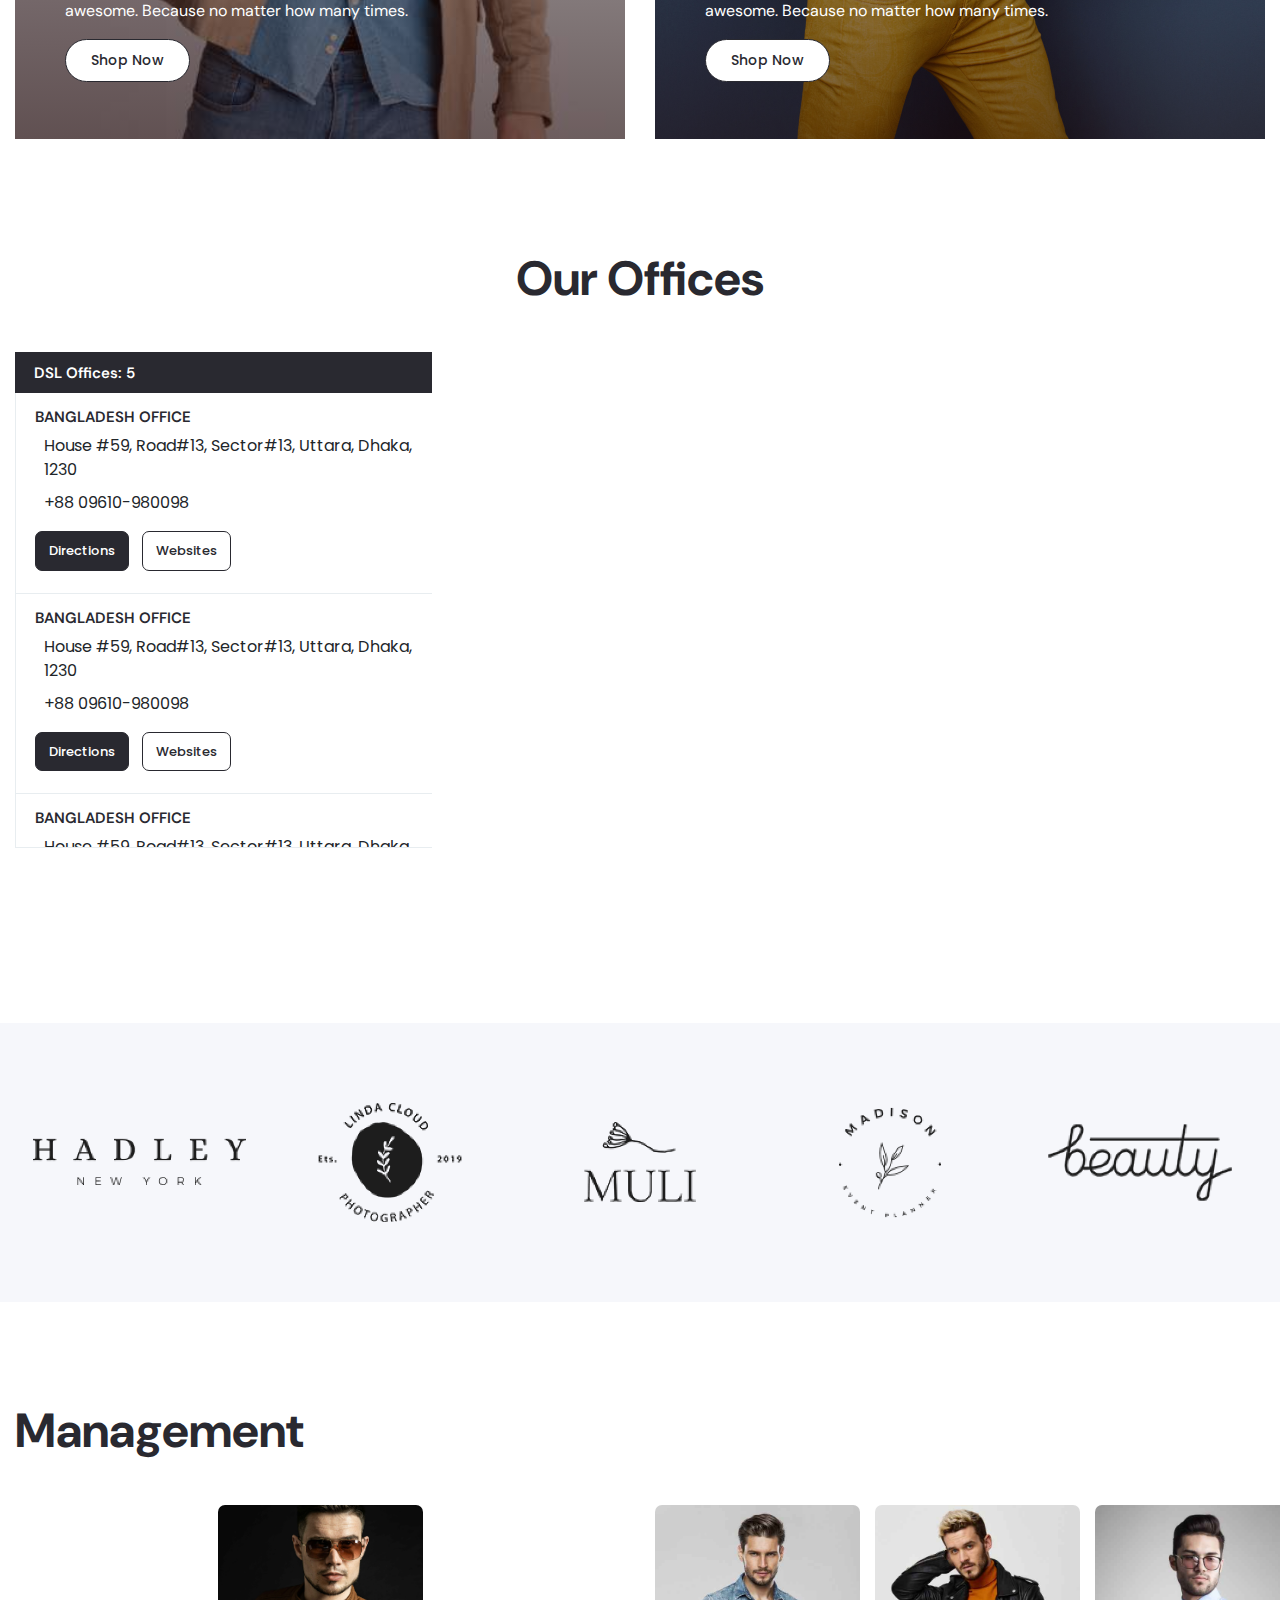
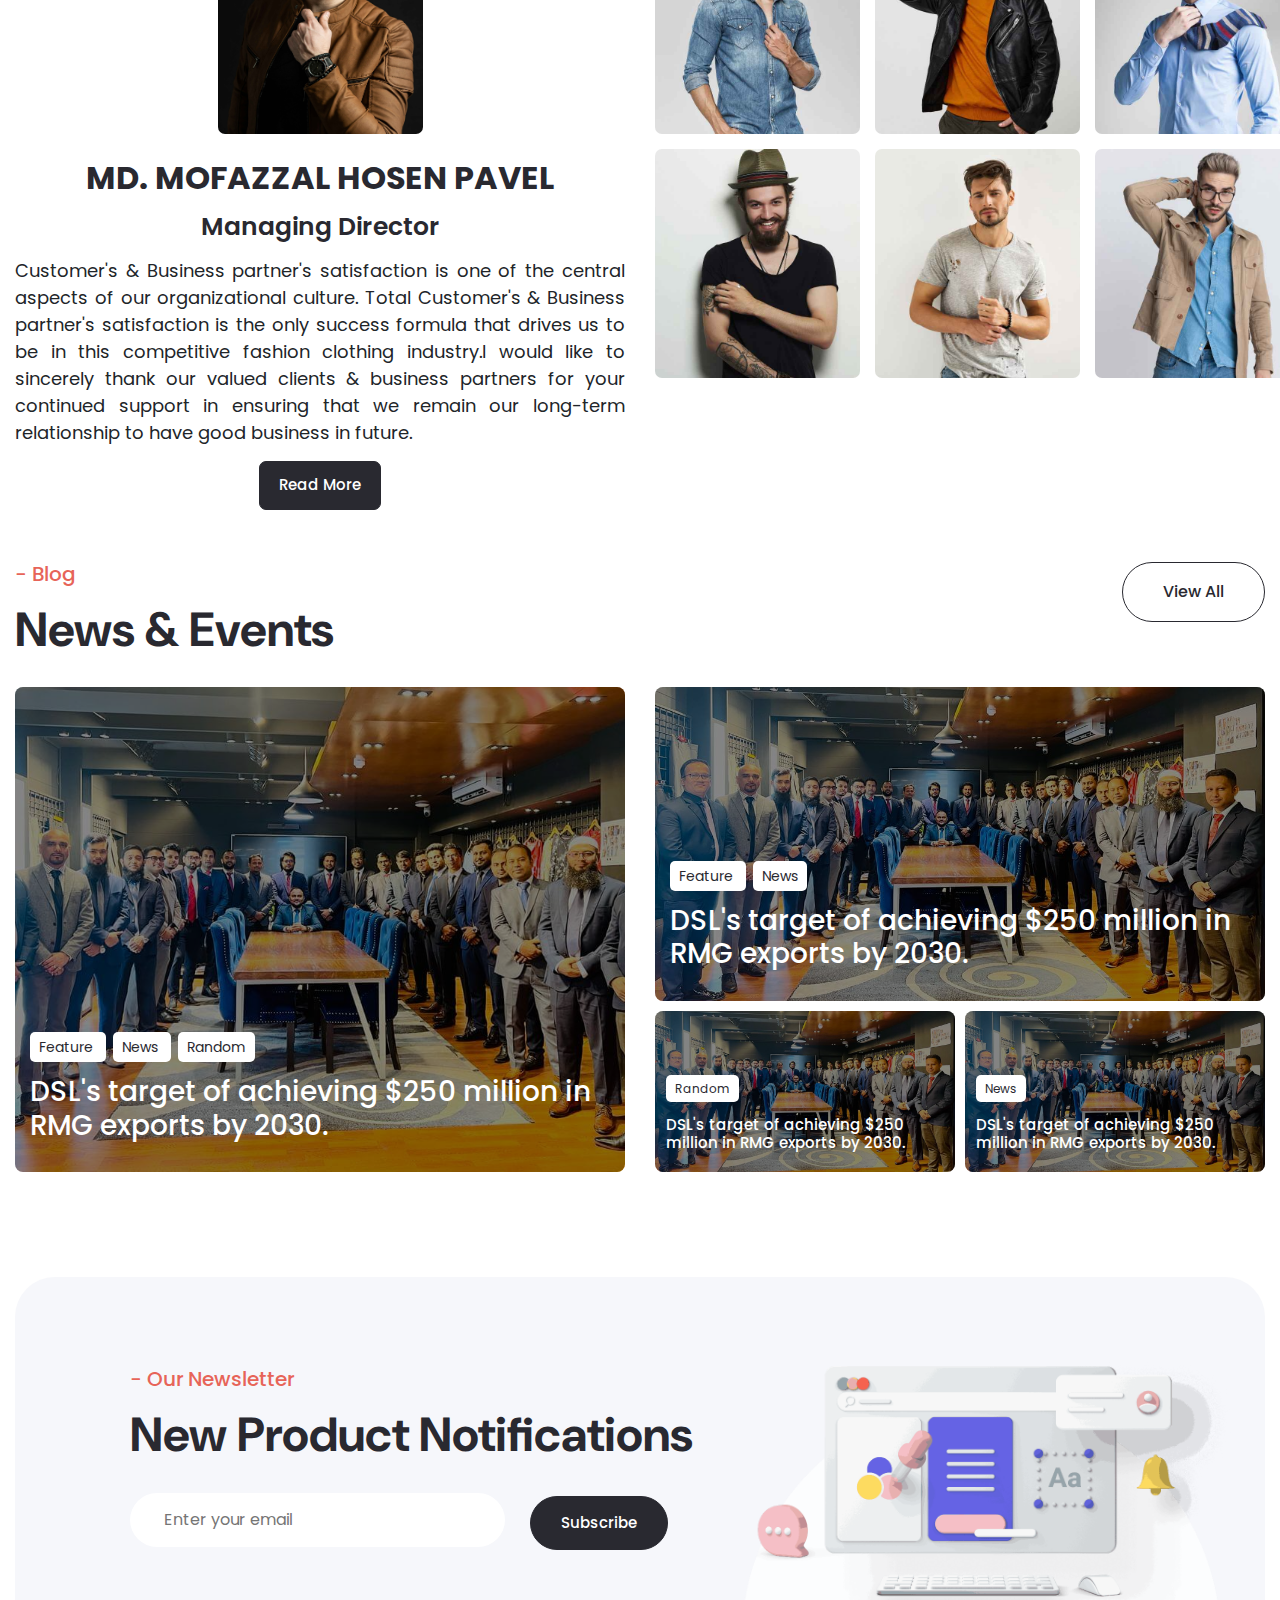
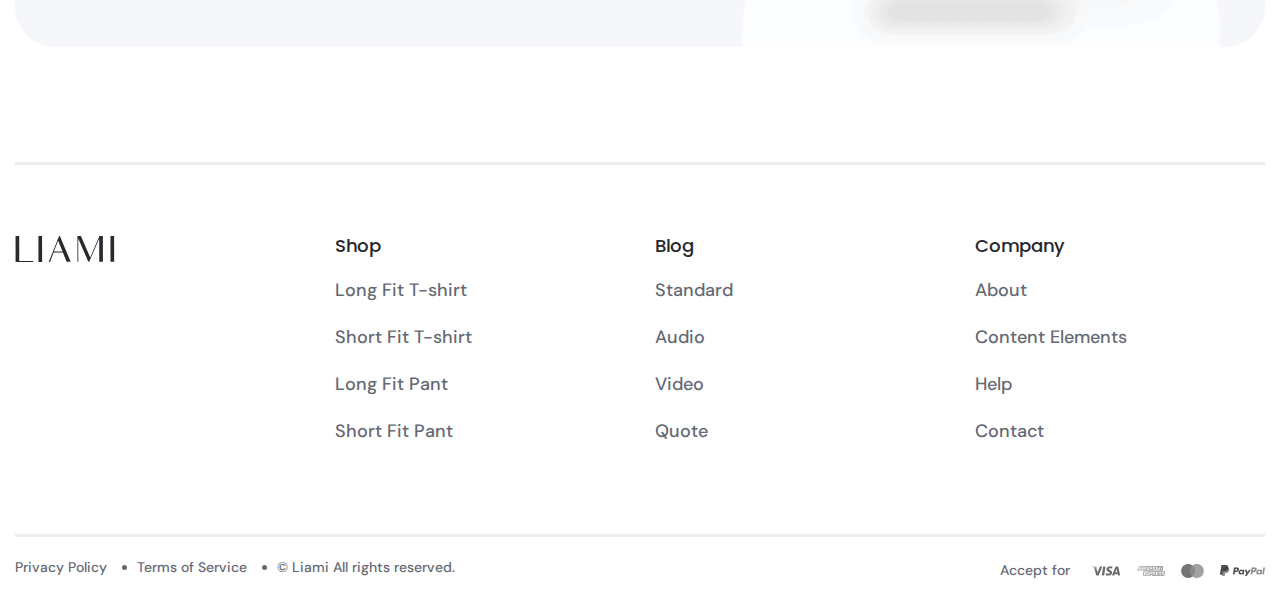
==== commit c1ffe979: "updated" ====
--- a/index.html
+++ b/index.html
@@ -896,1871 +896,157 @@
             <h6 class="home-products-subtitle text-center">- Our Products</h6>
             <h2 class="home-products-title text-center">Explore our Products</h2>
 
-            <!-- Section tab -->
-            <div class="products-tab-wrapper">
-
-                <div class="nav nav-tabs" id="nav-tab" role="tablist">
-                    <button class="nav-link active" id="nav-new-products-tab" data-bs-toggle="tab"
-                        data-bs-target="#nav-new-products" type="button" role="tab" aria-controls="nav-new-products"
-                        aria-selected="true">New Product</button>
-
-                    <button class="nav-link" id="nav-featured-products-tab" data-bs-toggle="tab"
-                        data-bs-target="#nav-featured-products" type="button" role="tab"
-                        aria-controls="nav-featured-products" aria-selected="false">Featured Now</button>
-
-                    <button class="nav-link" id="nav-trending-products-tab" data-bs-toggle="tab"
-                        data-bs-target="#nav-trending-products" type="button" role="tab"
-                        aria-controls="nav-trending-products" aria-selected="false">Trending Now</button>
-
-                    <button class="nav-link" id="nav-best-selling-products-tab" data-bs-toggle="tab"
-                        data-bs-target="#nav-best-selling-products" type="button" role="tab"
-                        aria-controls="nav-best-selling-products" aria-selected="false">Best Selling</button>
+            <!-- Section slider -->
+            <div class="home-products-slider">
+                <div class="products-slide">
+                    <div class="row">
+                        <div class="col-lg-3">
+                            <div class="products-slide-left">
+                                <img src="./assets/images/7_26_11zon.png" alt="Product" class="w-100 img-auto">
+
+                                <h4>Kid's Fashion</h4>
+                            </div>
+                        </div>
+
+                        <div class="col-lg-9">
+                            <div class="products-slide-right">
+
+                                <span>
+                                    <img src="./assets/images/9_27_11zon.png" alt="Product">
+                                </span>
+
+                                <span>
+                                    <img src="./assets/images/9_27_11zon.png" alt="Product">
+                                </span>
+
+                                <span>
+                                    <img src="./assets/images/9_27_11zon.png" alt="Product">
+                                </span>
+
+                                <span>
+                                    <img src="./assets/images/9_27_11zon.png" alt="Product">
+                                </span>
+
+                                <span>
+                                    <img src="./assets/images/9_27_11zon.png" alt="Product">
+                                </span>
+
+                                <span>
+                                    <img src="./assets/images/9_27_11zon.png" alt="Product">
+                                </span>
+
+                                <span>
+                                    <img src="./assets/images/9_27_11zon.png" alt="Product">
+                                </span>
+
+                                <span>
+                                    <img src="./assets/images/9_27_11zon.png" alt="Product">
+                                </span>
+
+                            </div>
+                        </div>
+                    </div>
                 </div>
 
-                <div class="tab-content" id="nav-tabContent">
-
-                    <div class="tab-pane fade show active" id="nav-new-products" role="tabpanel"
-                        aria-labelledby="nav-new-products-tab">
-
-                        <!-- Cards wrapper -->
-                        <div class="tab-cards-wrapper">
-
-                            <!-- Products tab card item -->
-                            <div class="tab-card">
-                                <div class="tab-card-top">
-                                    <a href="./item.html" class="tab-card-img">
-                                        <img src="./assets/images/card-img1-2_29_11zon.jpg" alt="New Arrival Product">
-                                    </a>
-
-                                    <span class="tab-card-icon-btns">
-                                        <button class="tab-card-icon wishlist-icon">
-                                            <i class="fa-regular fa-heart"></i>
-                                        </button>
-
-                                        <button class="tab-card-icon cart-icon">
-                                            <i class="fa-solid fa-basket-shopping"></i>
-                                        </button>
-
-                                        <button class="tab-card-icon image-icon">
-                                            <i class="fa-regular fa-image"></i>
-                                        </button>
-                                    </span>
-                                </div>
-
-                                <div class="tab-card-bottom">
-                                    <h4 class="tab-card-title">
-                                        <a href="#">Jersey Graphic Tee Dolce</a>
-                                    </h4>
-
-                                    <p class="tab-card-price">$72</p>
-
-                                    <p class="tab-card-colors">
-                                        <a href="javascript:void(0);" class="color"></a>
-                                        <a href="javascript:void(0);" class="color"></a>
-                                        <a href="javascript:void(0);" class="color"></a>
-                                    </p>
-                                </div>
+                <div class="products-slide">
+                    <div class="row">
+                        <div class="col-lg-3">
+                            <div class="products-slide-left">
+                                <img src="./assets/images/adjusting-tie-on-neck-at-home_39831051_28_11zon.jpg" alt="Product" class="w-100 img-auto">
+
+                                <h4>Men's Fashion</h4>
                             </div>
-
-                            <!-- Products tab card item -->
-                            <div class="tab-card">
-                                <div class="tab-card-top">
-                                    <a href="./item.html" class="tab-card-img">
-                                        <img src="./assets/images/7_26_11zon.png" alt="New Arrival Product">
-                                    </a>
-
-                                    <span class="tab-card-icon-btns">
-                                        <button class="tab-card-icon wishlist-icon">
-                                            <i class="fa-regular fa-heart"></i>
-                                        </button>
-
-                                        <button class="tab-card-icon cart-icon">
-                                            <i class="fa-solid fa-basket-shopping"></i>
-                                        </button>
-
-                                        <button class="tab-card-icon image-icon">
-                                            <i class="fa-regular fa-image"></i>
-                                        </button>
-                                    </span>
-                                </div>
-
-                                <div class="tab-card-bottom">
-                                    <h4 class="tab-card-title">
-                                        <a href="#">Jersey Graphic Tee Dolce</a>
-                                    </h4>
-
-                                    <p class="tab-card-price">$72</p>
-
-                                    <p class="tab-card-colors">
-                                        <a href="javascript:void(0);" class="color"></a>
-                                        <a href="javascript:void(0);" class="color"></a>
-                                        <a href="javascript:void(0);" class="color"></a>
-                                    </p>
-                                </div>
+                        </div>
+
+                        <div class="col-lg-9">
+                            <div class="products-slide-right">
+
+                                <span>
+                                    <img src="./assets/images/9_27_11zon.png" alt="Product">
+                                </span>
+
+                                <span>
+                                    <img src="./assets/images/9_27_11zon.png" alt="Product">
+                                </span>
+
+                                <span>
+                                    <img src="./assets/images/9_27_11zon.png" alt="Product">
+                                </span>
+
+                                <span>
+                                    <img src="./assets/images/9_27_11zon.png" alt="Product">
+                                </span>
+
+                                <span>
+                                    <img src="./assets/images/9_27_11zon.png" alt="Product">
+                                </span>
+
+                                <span>
+                                    <img src="./assets/images/9_27_11zon.png" alt="Product">
+                                </span>
+
+                                <span>
+                                    <img src="./assets/images/9_27_11zon.png" alt="Product">
+                                </span>
+
+                                <span>
+                                    <img src="./assets/images/9_27_11zon.png" alt="Product">
+                                </span>
+
                             </div>
-
-                            <!-- Products tab card item -->
-                            <div class="tab-card">
-                                <div class="tab-card-top">
-                                    <a href="./item.html" class="tab-card-img">
-                                        <img src="./assets/images/9_27_11zon.png" alt="New Arrival Product">
-                                    </a>
-
-                                    <span class="tab-card-icon-btns">
-                                        <button class="tab-card-icon wishlist-icon">
-                                            <i class="fa-regular fa-heart"></i>
-                                        </button>
-
-                                        <button class="tab-card-icon cart-icon">
-                                            <i class="fa-solid fa-basket-shopping"></i>
-                                        </button>
-
-                                        <button class="tab-card-icon image-icon">
-                                            <i class="fa-regular fa-image"></i>
-                                        </button>
-                                    </span>
-                                </div>
-
-                                <div class="tab-card-bottom">
-                                    <h4 class="tab-card-title">
-                                        <a href="#">Jersey Graphic Tee Dolce</a>
-                                    </h4>
-
-                                    <p class="tab-card-price">$72</p>
-
-                                    <p class="tab-card-colors">
-                                        <a href="javascript:void(0);" class="color"></a>
-                                        <a href="javascript:void(0);" class="color"></a>
-                                        <a href="javascript:void(0);" class="color"></a>
-                                    </p>
-                                </div>
+                        </div>
+                    </div>
+                </div>
+
+                <div class="products-slide">
+                    <div class="row">
+                        <div class="col-lg-3">
+                            <div class="products-slide-left">
+                                <img src="./assets/images/card-img1-2_29_11zon.jpg" alt="Product" class="w-100 img-auto">
+
+                                <h4>Women's Fashion</h4>
                             </div>
-
-                            <!-- Products tab card item -->
-                            <div class="tab-card">
-                                <div class="tab-card-top">
-                                    <a href="./item.html" class="tab-card-img">
-                                        <img src="./assets/images/entrepreneur-593371_1280.jpg"
-                                            alt="New Arrival Product">
-                                    </a>
-
-                                    <span class="tab-card-icon-btns">
-                                        <button class="tab-card-icon wishlist-icon">
-                                            <i class="fa-regular fa-heart"></i>
-                                        </button>
-
-                                        <button class="tab-card-icon cart-icon">
-                                            <i class="fa-solid fa-basket-shopping"></i>
-                                        </button>
-
-                                        <button class="tab-card-icon image-icon">
-                                            <i class="fa-regular fa-image"></i>
-                                        </button>
-                                    </span>
-                                </div>
-
-                                <div class="tab-card-bottom">
-                                    <h4 class="tab-card-title">
-                                        <a href="#">Jersey Graphic Tee Dolce</a>
-                                    </h4>
-
-                                    <p class="tab-card-price">$72</p>
-
-                                    <p class="tab-card-colors">
-                                        <a href="javascript:void(0);" class="color"></a>
-                                        <a href="javascript:void(0);" class="color"></a>
-                                        <a href="javascript:void(0);" class="color"></a>
-                                    </p>
-                                </div>
+                        </div>
+
+                        <div class="col-lg-9">
+                            <div class="products-slide-right">
+
+                                <span>
+                                    <img src="./assets/images/9_27_11zon.png" alt="Product">
+                                </span>
+
+                                <span>
+                                    <img src="./assets/images/9_27_11zon.png" alt="Product">
+                                </span>
+
+                                <span>
+                                    <img src="./assets/images/9_27_11zon.png" alt="Product">
+                                </span>
+
+                                <span>
+                                    <img src="./assets/images/9_27_11zon.png" alt="Product">
+                                </span>
+
+                                <span>
+                                    <img src="./assets/images/9_27_11zon.png" alt="Product">
+                                </span>
+
+                                <span>
+                                    <img src="./assets/images/9_27_11zon.png" alt="Product">
+                                </span>
+
+                                <span>
+                                    <img src="./assets/images/9_27_11zon.png" alt="Product">
+                                </span>
+
+                                <span>
+                                    <img src="./assets/images/9_27_11zon.png" alt="Product">
+                                </span>
+
                             </div>
-
-                            <!-- Products tab card item -->
-                            <div class="tab-card">
-                                <div class="tab-card-top">
-                                    <a href="./item.html" class="tab-card-img">
-                                        <img src="./assets/images/keagan-henmanjpg_3_11zon.jpg"
-                                            alt="New Arrival Product">
-                                    </a>
-
-                                    <span class="tab-card-icon-btns">
-                                        <button class="tab-card-icon wishlist-icon">
-                                            <i class="fa-regular fa-heart"></i>
-                                        </button>
-
-                                        <button class="tab-card-icon cart-icon">
-                                            <i class="fa-solid fa-basket-shopping"></i>
-                                        </button>
-
-                                        <button class="tab-card-icon image-icon">
-                                            <i class="fa-regular fa-image"></i>
-                                        </button>
-                                    </span>
-                                </div>
-
-                                <div class="tab-card-bottom">
-                                    <h4 class="tab-card-title">
-                                        <a href="#">Jersey Graphic Tee Dolce</a>
-                                    </h4>
-
-                                    <p class="tab-card-price">$72</p>
-
-                                    <p class="tab-card-colors">
-                                        <a href="javascript:void(0);" class="color"></a>
-                                        <a href="javascript:void(0);" class="color"></a>
-                                        <a href="javascript:void(0);" class="color"></a>
-                                    </p>
-                                </div>
-                            </div>
-
-                            <!-- Products tab card item -->
-                            <div class="tab-card">
-                                <div class="tab-card-top">
-                                    <a href="./item.html" class="tab-card-img">
-                                        <img src="./assets/images/featured-product-img1-2.jpg"
-                                            alt="New Arrival Product">
-                                    </a>
-
-                                    <span class="tab-card-icon-btns">
-                                        <button class="tab-card-icon wishlist-icon">
-                                            <i class="fa-regular fa-heart"></i>
-                                        </button>
-
-                                        <button class="tab-card-icon cart-icon">
-                                            <i class="fa-solid fa-basket-shopping"></i>
-                                        </button>
-
-                                        <button class="tab-card-icon image-icon">
-                                            <i class="fa-regular fa-image"></i>
-                                        </button>
-                                    </span>
-                                </div>
-
-                                <div class="tab-card-bottom">
-                                    <h4 class="tab-card-title">
-                                        <a href="#">Jersey Graphic Tee Dolce</a>
-                                    </h4>
-
-                                    <p class="tab-card-price">$72</p>
-
-                                    <p class="tab-card-colors">
-                                        <a href="javascript:void(0);" class="color"></a>
-                                        <a href="javascript:void(0);" class="color"></a>
-                                        <a href="javascript:void(0);" class="color"></a>
-                                    </p>
-                                </div>
-                            </div>
-
-                            <!-- Products tab card item -->
-                            <div class="tab-card">
-                                <div class="tab-card-top">
-                                    <a href="./item.html" class="tab-card-img">
-                                        <img src="./assets/images/jeshoots-3572_2_11zon.jpg" alt="New Arrival Product">
-                                    </a>
-
-                                    <span class="tab-card-icon-btns">
-                                        <button class="tab-card-icon wishlist-icon">
-                                            <i class="fa-regular fa-heart"></i>
-                                        </button>
-
-                                        <button class="tab-card-icon cart-icon">
-                                            <i class="fa-solid fa-basket-shopping"></i>
-                                        </button>
-
-                                        <button class="tab-card-icon image-icon">
-                                            <i class="fa-regular fa-image"></i>
-                                        </button>
-                                    </span>
-                                </div>
-
-                                <div class="tab-card-bottom">
-                                    <h4 class="tab-card-title">
-                                        <a href="#">Jersey Graphic Tee Dolce</a>
-                                    </h4>
-
-                                    <p class="tab-card-price">$72</p>
-
-                                    <p class="tab-card-colors">
-                                        <a href="javascript:void(0);" class="color"></a>
-                                        <a href="javascript:void(0);" class="color"></a>
-                                        <a href="javascript:void(0);" class="color"></a>
-                                    </p>
-                                </div>
-                            </div>
-
-                            <!-- Products tab card item -->
-                            <div class="tab-card">
-                                <div class="tab-card-top">
-                                    <a href="./item.html" class="tab-card-img">
-                                        <img src="./assets/images/nimble-made_7_11zon.jpg" alt="New Arrival Product">
-                                    </a>
-
-                                    <span class="tab-card-icon-btns">
-                                        <button class="tab-card-icon wishlist-icon">
-                                            <i class="fa-regular fa-heart"></i>
-                                        </button>
-
-                                        <button class="tab-card-icon cart-icon">
-                                            <i class="fa-solid fa-basket-shopping"></i>
-                                        </button>
-
-                                        <button class="tab-card-icon image-icon">
-                                            <i class="fa-regular fa-image"></i>
-                                        </button>
-                                    </span>
-                                </div>
-
-                                <div class="tab-card-bottom">
-                                    <h4 class="tab-card-title">
-                                        <a href="#">Jersey Graphic Tee Dolce</a>
-                                    </h4>
-
-                                    <p class="tab-card-price">$72</p>
-
-                                    <p class="tab-card-colors">
-                                        <a href="javascript:void(0);" class="color"></a>
-                                        <a href="javascript:void(0);" class="color"></a>
-                                        <a href="javascript:void(0);" class="color"></a>
-                                    </p>
-                                </div>
-                            </div>
-
-                            <!-- Products tab card item -->
-                            <div class="tab-card">
-                                <div class="tab-card-top">
-                                    <a href="./item.html" class="tab-card-img">
-                                        <img src="./assets/images/testi-img1-1_22_11zon.jpg" alt="New Arrival Product">
-                                    </a>
-
-                                    <span class="tab-card-icon-btns">
-                                        <button class="tab-card-icon wishlist-icon">
-                                            <i class="fa-regular fa-heart"></i>
-                                        </button>
-
-                                        <button class="tab-card-icon cart-icon">
-                                            <i class="fa-solid fa-basket-shopping"></i>
-                                        </button>
-
-                                        <button class="tab-card-icon image-icon">
-                                            <i class="fa-regular fa-image"></i>
-                                        </button>
-                                    </span>
-                                </div>
-
-                                <div class="tab-card-bottom">
-                                    <h4 class="tab-card-title">
-                                        <a href="#">Jersey Graphic Tee Dolce</a>
-                                    </h4>
-
-                                    <p class="tab-card-price">$72</p>
-
-                                    <p class="tab-card-colors">
-                                        <a href="javascript:void(0);" class="color"></a>
-                                        <a href="javascript:void(0);" class="color"></a>
-                                        <a href="javascript:void(0);" class="color"></a>
-                                    </p>
-                                </div>
-                            </div>
-
-                            <!-- Products tab card item -->
-                            <div class="tab-card">
-                                <div class="tab-card-top">
-                                    <a href="./item.html" class="tab-card-img">
-                                        <img src="./assets/images/vecteezy_-man-in-suit_13536233_25_11zon.jpg"
-                                            alt="New Arrival Product">
-                                    </a>
-
-                                    <span class="tab-card-icon-btns">
-                                        <button class="tab-card-icon wishlist-icon">
-                                            <i class="fa-regular fa-heart"></i>
-                                        </button>
-
-                                        <button class="tab-card-icon cart-icon">
-                                            <i class="fa-solid fa-basket-shopping"></i>
-                                        </button>
-
-                                        <button class="tab-card-icon image-icon">
-                                            <i class="fa-regular fa-image"></i>
-                                        </button>
-                                    </span>
-                                </div>
-
-                                <div class="tab-card-bottom">
-                                    <h4 class="tab-card-title">
-                                        <a href="#">Jersey Graphic Tee Dolce</a>
-                                    </h4>
-
-                                    <p class="tab-card-price">$72</p>
-
-                                    <p class="tab-card-colors">
-                                        <a href="javascript:void(0);" class="color"></a>
-                                        <a href="javascript:void(0);" class="color"></a>
-                                        <a href="javascript:void(0);" class="color"></a>
-                                    </p>
-                                </div>
-                            </div>
-
-                            <!-- Products tab card item -->
-                            <div class="tab-card">
-                                <div class="tab-card-top">
-                                    <a href="./item.html" class="tab-card-img">
-                                        <img src="./assets/images/testi-img1-1_22_11zon.jpg" alt="New Arrival Product">
-                                    </a>
-
-                                    <span class="tab-card-icon-btns">
-                                        <button class="tab-card-icon wishlist-icon">
-                                            <i class="fa-regular fa-heart"></i>
-                                        </button>
-
-                                        <button class="tab-card-icon cart-icon">
-                                            <i class="fa-solid fa-basket-shopping"></i>
-                                        </button>
-
-                                        <button class="tab-card-icon image-icon">
-                                            <i class="fa-regular fa-image"></i>
-                                        </button>
-                                    </span>
-                                </div>
-
-                                <div class="tab-card-bottom">
-                                    <h4 class="tab-card-title">
-                                        <a href="#">Jersey Graphic Tee Dolce</a>
-                                    </h4>
-
-                                    <p class="tab-card-price">$72</p>
-
-                                    <p class="tab-card-colors">
-                                        <a href="javascript:void(0);" class="color"></a>
-                                        <a href="javascript:void(0);" class="color"></a>
-                                        <a href="javascript:void(0);" class="color"></a>
-                                    </p>
-                                </div>
-                            </div>
-
-                            <!-- Products tab card item -->
-                            <div class="tab-card">
-                                <div class="tab-card-top">
-                                    <a href="./item.html" class="tab-card-img">
-                                        <img src="./assets/images/product-img1-14_16_11zon.jpg"
-                                            alt="New Arrival Product">
-                                    </a>
-
-                                    <span class="tab-card-icon-btns">
-                                        <button class="tab-card-icon wishlist-icon">
-                                            <i class="fa-regular fa-heart"></i>
-                                        </button>
-
-                                        <button class="tab-card-icon cart-icon">
-                                            <i class="fa-solid fa-basket-shopping"></i>
-                                        </button>
-
-                                        <button class="tab-card-icon image-icon">
-                                            <i class="fa-regular fa-image"></i>
-                                        </button>
-                                    </span>
-                                </div>
-
-                                <div class="tab-card-bottom">
-                                    <h4 class="tab-card-title">
-                                        <a href="#">Jersey Graphic Tee Dolce</a>
-                                    </h4>
-
-                                    <p class="tab-card-price">$72</p>
-
-                                    <p class="tab-card-colors">
-                                        <a href="javascript:void(0);" class="color"></a>
-                                        <a href="javascript:void(0);" class="color"></a>
-                                        <a href="javascript:void(0);" class="color"></a>
-                                    </p>
-                                </div>
-                            </div>
-
-                        </div>
-
-                    </div>
-
-                    <div class="tab-pane fade" id="nav-featured-products" role="tabpanel"
-                        aria-labelledby="nav-featured-products-tab">
-
-                        <!-- Cards wrapper -->
-                        <div class="tab-cards-wrapper">
-
-                            <!-- Products tab card item -->
-                            <div class="tab-card">
-                                <div class="tab-card-top">
-                                    <a href="./item.html" class="tab-card-img">
-                                        <img src="./assets/images/7_26_11zon.png" alt="New Arrival Product">
-                                    </a>
-
-                                    <span class="tab-card-icon-btns">
-                                        <button class="tab-card-icon wishlist-icon">
-                                            <i class="fa-regular fa-heart"></i>
-                                        </button>
-
-                                        <button class="tab-card-icon cart-icon">
-                                            <i class="fa-solid fa-basket-shopping"></i>
-                                        </button>
-
-                                        <button class="tab-card-icon image-icon">
-                                            <i class="fa-regular fa-image"></i>
-                                        </button>
-                                    </span>
-                                </div>
-
-                                <div class="tab-card-bottom">
-                                    <h4 class="tab-card-title">
-                                        <a href="#">Jersey Graphic Tee Dolce</a>
-                                    </h4>
-
-                                    <p class="tab-card-price">$72</p>
-
-                                    <p class="tab-card-colors">
-                                        <a href="javascript:void(0);" class="color"></a>
-                                        <a href="javascript:void(0);" class="color"></a>
-                                        <a href="javascript:void(0);" class="color"></a>
-                                    </p>
-                                </div>
-                            </div>
-
-                            <!-- Products tab card item -->
-                            <div class="tab-card">
-                                <div class="tab-card-top">
-                                    <a href="./item.html" class="tab-card-img">
-                                        <img src="./assets/images/9_27_11zon.png" alt="New Arrival Product">
-                                    </a>
-
-                                    <span class="tab-card-icon-btns">
-                                        <button class="tab-card-icon wishlist-icon">
-                                            <i class="fa-regular fa-heart"></i>
-                                        </button>
-
-                                        <button class="tab-card-icon cart-icon">
-                                            <i class="fa-solid fa-basket-shopping"></i>
-                                        </button>
-
-                                        <button class="tab-card-icon image-icon">
-                                            <i class="fa-regular fa-image"></i>
-                                        </button>
-                                    </span>
-                                </div>
-
-                                <div class="tab-card-bottom">
-                                    <h4 class="tab-card-title">
-                                        <a href="#">Jersey Graphic Tee Dolce</a>
-                                    </h4>
-
-                                    <p class="tab-card-price">$72</p>
-
-                                    <p class="tab-card-colors">
-                                        <a href="javascript:void(0);" class="color"></a>
-                                        <a href="javascript:void(0);" class="color"></a>
-                                        <a href="javascript:void(0);" class="color"></a>
-                                    </p>
-                                </div>
-                            </div>
-
-                            <!-- Products tab card item -->
-                            <div class="tab-card">
-                                <div class="tab-card-top">
-                                    <a href="./item.html" class="tab-card-img">
-                                        <img src="./assets/images/card-img1-2_29_11zon.jpg" alt="New Arrival Product">
-                                    </a>
-
-                                    <span class="tab-card-icon-btns">
-                                        <button class="tab-card-icon wishlist-icon">
-                                            <i class="fa-regular fa-heart"></i>
-                                        </button>
-
-                                        <button class="tab-card-icon cart-icon">
-                                            <i class="fa-solid fa-basket-shopping"></i>
-                                        </button>
-
-                                        <button class="tab-card-icon image-icon">
-                                            <i class="fa-regular fa-image"></i>
-                                        </button>
-                                    </span>
-                                </div>
-
-                                <div class="tab-card-bottom">
-                                    <h4 class="tab-card-title">
-                                        <a href="#">Jersey Graphic Tee Dolce</a>
-                                    </h4>
-
-                                    <p class="tab-card-price">$72</p>
-
-                                    <p class="tab-card-colors">
-                                        <a href="javascript:void(0);" class="color"></a>
-                                        <a href="javascript:void(0);" class="color"></a>
-                                        <a href="javascript:void(0);" class="color"></a>
-                                    </p>
-                                </div>
-                            </div>
-
-                            <!-- Products tab card item -->
-                            <div class="tab-card">
-                                <div class="tab-card-top">
-                                    <a href="./item.html" class="tab-card-img">
-                                        <img src="./assets/images/entrepreneur-593371_1280.jpg"
-                                            alt="New Arrival Product">
-                                    </a>
-
-                                    <span class="tab-card-icon-btns">
-                                        <button class="tab-card-icon wishlist-icon">
-                                            <i class="fa-regular fa-heart"></i>
-                                        </button>
-
-                                        <button class="tab-card-icon cart-icon">
-                                            <i class="fa-solid fa-basket-shopping"></i>
-                                        </button>
-
-                                        <button class="tab-card-icon image-icon">
-                                            <i class="fa-regular fa-image"></i>
-                                        </button>
-                                    </span>
-                                </div>
-
-                                <div class="tab-card-bottom">
-                                    <h4 class="tab-card-title">
-                                        <a href="#">Jersey Graphic Tee Dolce</a>
-                                    </h4>
-
-                                    <p class="tab-card-price">$72</p>
-
-                                    <p class="tab-card-colors">
-                                        <a href="javascript:void(0);" class="color"></a>
-                                        <a href="javascript:void(0);" class="color"></a>
-                                        <a href="javascript:void(0);" class="color"></a>
-                                    </p>
-                                </div>
-                            </div>
-
-                            <!-- Products tab card item -->
-                            <div class="tab-card">
-                                <div class="tab-card-top">
-                                    <a href="./item.html" class="tab-card-img">
-                                        <img src="./assets/images/featured-product-img1-2.jpg"
-                                            alt="New Arrival Product">
-                                    </a>
-
-                                    <span class="tab-card-icon-btns">
-                                        <button class="tab-card-icon wishlist-icon">
-                                            <i class="fa-regular fa-heart"></i>
-                                        </button>
-
-                                        <button class="tab-card-icon cart-icon">
-                                            <i class="fa-solid fa-basket-shopping"></i>
-                                        </button>
-
-                                        <button class="tab-card-icon image-icon">
-                                            <i class="fa-regular fa-image"></i>
-                                        </button>
-                                    </span>
-                                </div>
-
-                                <div class="tab-card-bottom">
-                                    <h4 class="tab-card-title">
-                                        <a href="#">Jersey Graphic Tee Dolce</a>
-                                    </h4>
-
-                                    <p class="tab-card-price">$72</p>
-
-                                    <p class="tab-card-colors">
-                                        <a href="javascript:void(0);" class="color"></a>
-                                        <a href="javascript:void(0);" class="color"></a>
-                                        <a href="javascript:void(0);" class="color"></a>
-                                    </p>
-                                </div>
-                            </div>
-
-                            <!-- Products tab card item -->
-                            <div class="tab-card">
-                                <div class="tab-card-top">
-                                    <a href="./item.html" class="tab-card-img">
-                                        <img src="./assets/images/keagan-henmanjpg_3_11zon.jpg"
-                                            alt="New Arrival Product">
-                                    </a>
-
-                                    <span class="tab-card-icon-btns">
-                                        <button class="tab-card-icon wishlist-icon">
-                                            <i class="fa-regular fa-heart"></i>
-                                        </button>
-
-                                        <button class="tab-card-icon cart-icon">
-                                            <i class="fa-solid fa-basket-shopping"></i>
-                                        </button>
-
-                                        <button class="tab-card-icon image-icon">
-                                            <i class="fa-regular fa-image"></i>
-                                        </button>
-                                    </span>
-                                </div>
-
-                                <div class="tab-card-bottom">
-                                    <h4 class="tab-card-title">
-                                        <a href="#">Jersey Graphic Tee Dolce</a>
-                                    </h4>
-
-                                    <p class="tab-card-price">$72</p>
-
-                                    <p class="tab-card-colors">
-                                        <a href="javascript:void(0);" class="color"></a>
-                                        <a href="javascript:void(0);" class="color"></a>
-                                        <a href="javascript:void(0);" class="color"></a>
-                                    </p>
-                                </div>
-                            </div>
-
-                            <!-- Products tab card item -->
-                            <div class="tab-card">
-                                <div class="tab-card-top">
-                                    <a href="./item.html" class="tab-card-img">
-                                        <img src="./assets/images/vecteezy_-man-in-suit_13536233_25_11zon.jpg"
-                                            alt="New Arrival Product">
-                                    </a>
-
-                                    <span class="tab-card-icon-btns">
-                                        <button class="tab-card-icon wishlist-icon">
-                                            <i class="fa-regular fa-heart"></i>
-                                        </button>
-
-                                        <button class="tab-card-icon cart-icon">
-                                            <i class="fa-solid fa-basket-shopping"></i>
-                                        </button>
-
-                                        <button class="tab-card-icon image-icon">
-                                            <i class="fa-regular fa-image"></i>
-                                        </button>
-                                    </span>
-                                </div>
-
-                                <div class="tab-card-bottom">
-                                    <h4 class="tab-card-title">
-                                        <a href="#">Jersey Graphic Tee Dolce</a>
-                                    </h4>
-
-                                    <p class="tab-card-price">$72</p>
-
-                                    <p class="tab-card-colors">
-                                        <a href="javascript:void(0);" class="color"></a>
-                                        <a href="javascript:void(0);" class="color"></a>
-                                        <a href="javascript:void(0);" class="color"></a>
-                                    </p>
-                                </div>
-                            </div>
-
-                            <!-- Products tab card item -->
-                            <div class="tab-card">
-                                <div class="tab-card-top">
-                                    <a href="./item.html" class="tab-card-img">
-                                        <img src="./assets/images/jeshoots-3572_2_11zon.jpg" alt="New Arrival Product">
-                                    </a>
-
-                                    <span class="tab-card-icon-btns">
-                                        <button class="tab-card-icon wishlist-icon">
-                                            <i class="fa-regular fa-heart"></i>
-                                        </button>
-
-                                        <button class="tab-card-icon cart-icon">
-                                            <i class="fa-solid fa-basket-shopping"></i>
-                                        </button>
-
-                                        <button class="tab-card-icon image-icon">
-                                            <i class="fa-regular fa-image"></i>
-                                        </button>
-                                    </span>
-                                </div>
-
-                                <div class="tab-card-bottom">
-                                    <h4 class="tab-card-title">
-                                        <a href="#">Jersey Graphic Tee Dolce</a>
-                                    </h4>
-
-                                    <p class="tab-card-price">$72</p>
-
-                                    <p class="tab-card-colors">
-                                        <a href="javascript:void(0);" class="color"></a>
-                                        <a href="javascript:void(0);" class="color"></a>
-                                        <a href="javascript:void(0);" class="color"></a>
-                                    </p>
-                                </div>
-                            </div>
-
-                            <!-- Products tab card item -->
-                            <div class="tab-card">
-                                <div class="tab-card-top">
-                                    <a href="./item.html" class="tab-card-img">
-                                        <img src="./assets/images/nimble-made_7_11zon.jpg" alt="New Arrival Product">
-                                    </a>
-
-                                    <span class="tab-card-icon-btns">
-                                        <button class="tab-card-icon wishlist-icon">
-                                            <i class="fa-regular fa-heart"></i>
-                                        </button>
-
-                                        <button class="tab-card-icon cart-icon">
-                                            <i class="fa-solid fa-basket-shopping"></i>
-                                        </button>
-
-                                        <button class="tab-card-icon image-icon">
-                                            <i class="fa-regular fa-image"></i>
-                                        </button>
-                                    </span>
-                                </div>
-
-                                <div class="tab-card-bottom">
-                                    <h4 class="tab-card-title">
-                                        <a href="#">Jersey Graphic Tee Dolce</a>
-                                    </h4>
-
-                                    <p class="tab-card-price">$72</p>
-
-                                    <p class="tab-card-colors">
-                                        <a href="javascript:void(0);" class="color"></a>
-                                        <a href="javascript:void(0);" class="color"></a>
-                                        <a href="javascript:void(0);" class="color"></a>
-                                    </p>
-                                </div>
-                            </div>
-
-                            <!-- Products tab card item -->
-                            <div class="tab-card">
-                                <div class="tab-card-top">
-                                    <a href="./item.html" class="tab-card-img">
-                                        <img src="./assets/images/product-img1-14_16_11zon.jpg"
-                                            alt="New Arrival Product">
-                                    </a>
-
-                                    <span class="tab-card-icon-btns">
-                                        <button class="tab-card-icon wishlist-icon">
-                                            <i class="fa-regular fa-heart"></i>
-                                        </button>
-
-                                        <button class="tab-card-icon cart-icon">
-                                            <i class="fa-solid fa-basket-shopping"></i>
-                                        </button>
-
-                                        <button class="tab-card-icon image-icon">
-                                            <i class="fa-regular fa-image"></i>
-                                        </button>
-                                    </span>
-                                </div>
-
-                                <div class="tab-card-bottom">
-                                    <h4 class="tab-card-title">
-                                        <a href="#">Jersey Graphic Tee Dolce</a>
-                                    </h4>
-
-                                    <p class="tab-card-price">$72</p>
-
-                                    <p class="tab-card-colors">
-                                        <a href="javascript:void(0);" class="color"></a>
-                                        <a href="javascript:void(0);" class="color"></a>
-                                        <a href="javascript:void(0);" class="color"></a>
-                                    </p>
-                                </div>
-                            </div>
-
-                            <!-- Products tab card item -->
-                            <div class="tab-card">
-                                <div class="tab-card-top">
-                                    <a href="./item.html" class="tab-card-img">
-                                        <img src="./assets/images/testi-img1-3_23_11zon.jpg" alt="New Arrival Product">
-                                    </a>
-
-                                    <span class="tab-card-icon-btns">
-                                        <button class="tab-card-icon wishlist-icon">
-                                            <i class="fa-regular fa-heart"></i>
-                                        </button>
-
-                                        <button class="tab-card-icon cart-icon">
-                                            <i class="fa-solid fa-basket-shopping"></i>
-                                        </button>
-
-                                        <button class="tab-card-icon image-icon">
-                                            <i class="fa-regular fa-image"></i>
-                                        </button>
-                                    </span>
-                                </div>
-
-                                <div class="tab-card-bottom">
-                                    <h4 class="tab-card-title">
-                                        <a href="#">Jersey Graphic Tee Dolce</a>
-                                    </h4>
-
-                                    <p class="tab-card-price">$72</p>
-
-                                    <p class="tab-card-colors">
-                                        <a href="javascript:void(0);" class="color"></a>
-                                        <a href="javascript:void(0);" class="color"></a>
-                                        <a href="javascript:void(0);" class="color"></a>
-                                    </p>
-                                </div>
-                            </div>
-
-                            <!-- Products tab card item -->
-                            <div class="tab-card">
-                                <div class="tab-card-top">
-                                    <a href="./item.html" class="tab-card-img">
-                                        <img src="./assets/images/testi-img1-1_22_11zon.jpg" alt="New Arrival Product">
-                                    </a>
-
-                                    <span class="tab-card-icon-btns">
-                                        <button class="tab-card-icon wishlist-icon">
-                                            <i class="fa-regular fa-heart"></i>
-                                        </button>
-
-                                        <button class="tab-card-icon cart-icon">
-                                            <i class="fa-solid fa-basket-shopping"></i>
-                                        </button>
-
-                                        <button class="tab-card-icon image-icon">
-                                            <i class="fa-regular fa-image"></i>
-                                        </button>
-                                    </span>
-                                </div>
-
-                                <div class="tab-card-bottom">
-                                    <h4 class="tab-card-title">
-                                        <a href="#">Jersey Graphic Tee Dolce</a>
-                                    </h4>
-
-                                    <p class="tab-card-price">$72</p>
-
-                                    <p class="tab-card-colors">
-                                        <a href="javascript:void(0);" class="color"></a>
-                                        <a href="javascript:void(0);" class="color"></a>
-                                        <a href="javascript:void(0);" class="color"></a>
-                                    </p>
-                                </div>
-                            </div>
-
-                        </div>
-
-                    </div>
-
-                    <div class="tab-pane fade" id="nav-trending-products" role="tabpanel"
-                        aria-labelledby="nav-trending-products-tab">
-
-                        <!-- Cards wrapper -->
-                        <div class="tab-cards-wrapper">
-
-                            <!-- Products tab card item -->
-                            <div class="tab-card">
-                                <div class="tab-card-top">
-                                    <a href="./item.html" class="tab-card-img">
-                                        <img src="./assets/images/testi-img1-1_22_11zon.jpg" alt="New Arrival Product">
-                                    </a>
-
-                                    <span class="tab-card-icon-btns">
-                                        <button class="tab-card-icon wishlist-icon">
-                                            <i class="fa-regular fa-heart"></i>
-                                        </button>
-
-                                        <button class="tab-card-icon cart-icon">
-                                            <i class="fa-solid fa-basket-shopping"></i>
-                                        </button>
-
-                                        <button class="tab-card-icon image-icon">
-                                            <i class="fa-regular fa-image"></i>
-                                        </button>
-                                    </span>
-                                </div>
-
-                                <div class="tab-card-bottom">
-                                    <h4 class="tab-card-title">
-                                        <a href="#">Jersey Graphic Tee Dolce</a>
-                                    </h4>
-
-                                    <p class="tab-card-price">$72</p>
-
-                                    <p class="tab-card-colors">
-                                        <a href="javascript:void(0);" class="color"></a>
-                                        <a href="javascript:void(0);" class="color"></a>
-                                        <a href="javascript:void(0);" class="color"></a>
-                                    </p>
-                                </div>
-                            </div>
-
-
-                            <!-- Products tab card item -->
-                            <div class="tab-card">
-                                <div class="tab-card-top">
-                                    <a href="./item.html" class="tab-card-img">
-                                        <img src="./assets/images/9_27_11zon.png" alt="New Arrival Product">
-                                    </a>
-
-                                    <span class="tab-card-icon-btns">
-                                        <button class="tab-card-icon wishlist-icon">
-                                            <i class="fa-regular fa-heart"></i>
-                                        </button>
-
-                                        <button class="tab-card-icon cart-icon">
-                                            <i class="fa-solid fa-basket-shopping"></i>
-                                        </button>
-
-                                        <button class="tab-card-icon image-icon">
-                                            <i class="fa-regular fa-image"></i>
-                                        </button>
-                                    </span>
-                                </div>
-
-                                <div class="tab-card-bottom">
-                                    <h4 class="tab-card-title">
-                                        <a href="#">Jersey Graphic Tee Dolce</a>
-                                    </h4>
-
-                                    <p class="tab-card-price">$72</p>
-
-                                    <p class="tab-card-colors">
-                                        <a href="javascript:void(0);" class="color"></a>
-                                        <a href="javascript:void(0);" class="color"></a>
-                                        <a href="javascript:void(0);" class="color"></a>
-                                    </p>
-                                </div>
-                            </div>
-
-                            <!-- Products tab card item -->
-                            <div class="tab-card">
-                                <div class="tab-card-top">
-                                    <a href="./item.html" class="tab-card-img">
-                                        <img src="./assets/images/card-img1-2_29_11zon.jpg" alt="New Arrival Product">
-                                    </a>
-
-                                    <span class="tab-card-icon-btns">
-                                        <button class="tab-card-icon wishlist-icon">
-                                            <i class="fa-regular fa-heart"></i>
-                                        </button>
-
-                                        <button class="tab-card-icon cart-icon">
-                                            <i class="fa-solid fa-basket-shopping"></i>
-                                        </button>
-
-                                        <button class="tab-card-icon image-icon">
-                                            <i class="fa-regular fa-image"></i>
-                                        </button>
-                                    </span>
-                                </div>
-
-                                <div class="tab-card-bottom">
-                                    <h4 class="tab-card-title">
-                                        <a href="#">Jersey Graphic Tee Dolce</a>
-                                    </h4>
-
-                                    <p class="tab-card-price">$72</p>
-
-                                    <p class="tab-card-colors">
-                                        <a href="javascript:void(0);" class="color"></a>
-                                        <a href="javascript:void(0);" class="color"></a>
-                                        <a href="javascript:void(0);" class="color"></a>
-                                    </p>
-                                </div>
-                            </div>
-
-                            <!-- Products tab card item -->
-                            <div class="tab-card">
-                                <div class="tab-card-top">
-                                    <a href="./item.html" class="tab-card-img">
-                                        <img src="./assets/images/testi-img1-1_22_11zon.jpg" alt="New Arrival Product">
-                                    </a>
-
-                                    <span class="tab-card-icon-btns">
-                                        <button class="tab-card-icon wishlist-icon">
-                                            <i class="fa-regular fa-heart"></i>
-                                        </button>
-
-                                        <button class="tab-card-icon cart-icon">
-                                            <i class="fa-solid fa-basket-shopping"></i>
-                                        </button>
-
-                                        <button class="tab-card-icon image-icon">
-                                            <i class="fa-regular fa-image"></i>
-                                        </button>
-                                    </span>
-                                </div>
-
-                                <div class="tab-card-bottom">
-                                    <h4 class="tab-card-title">
-                                        <a href="#">Jersey Graphic Tee Dolce</a>
-                                    </h4>
-
-                                    <p class="tab-card-price">$72</p>
-
-                                    <p class="tab-card-colors">
-                                        <a href="javascript:void(0);" class="color"></a>
-                                        <a href="javascript:void(0);" class="color"></a>
-                                        <a href="javascript:void(0);" class="color"></a>
-                                    </p>
-                                </div>
-                            </div>
-
-                            <!-- Products tab card item -->
-                            <div class="tab-card">
-                                <div class="tab-card-top">
-                                    <a href="./item.html" class="tab-card-img">
-                                        <img src="./assets/images/entrepreneur-593371_1280.jpg"
-                                            alt="New Arrival Product">
-                                    </a>
-
-                                    <span class="tab-card-icon-btns">
-                                        <button class="tab-card-icon wishlist-icon">
-                                            <i class="fa-regular fa-heart"></i>
-                                        </button>
-
-                                        <button class="tab-card-icon cart-icon">
-                                            <i class="fa-solid fa-basket-shopping"></i>
-                                        </button>
-
-                                        <button class="tab-card-icon image-icon">
-                                            <i class="fa-regular fa-image"></i>
-                                        </button>
-                                    </span>
-                                </div>
-
-                                <div class="tab-card-bottom">
-                                    <h4 class="tab-card-title">
-                                        <a href="#">Jersey Graphic Tee Dolce</a>
-                                    </h4>
-
-                                    <p class="tab-card-price">$72</p>
-
-                                    <p class="tab-card-colors">
-                                        <a href="javascript:void(0);" class="color"></a>
-                                        <a href="javascript:void(0);" class="color"></a>
-                                        <a href="javascript:void(0);" class="color"></a>
-                                    </p>
-                                </div>
-                            </div>
-
-                            <!-- Products tab card item -->
-                            <div class="tab-card">
-                                <div class="tab-card-top">
-                                    <a href="./item.html" class="tab-card-img">
-                                        <img src="./assets/images/featured-product-img1-2.jpg"
-                                            alt="New Arrival Product">
-                                    </a>
-
-                                    <span class="tab-card-icon-btns">
-                                        <button class="tab-card-icon wishlist-icon">
-                                            <i class="fa-regular fa-heart"></i>
-                                        </button>
-
-                                        <button class="tab-card-icon cart-icon">
-                                            <i class="fa-solid fa-basket-shopping"></i>
-                                        </button>
-
-                                        <button class="tab-card-icon image-icon">
-                                            <i class="fa-regular fa-image"></i>
-                                        </button>
-                                    </span>
-                                </div>
-
-                                <div class="tab-card-bottom">
-                                    <h4 class="tab-card-title">
-                                        <a href="#">Jersey Graphic Tee Dolce</a>
-                                    </h4>
-
-                                    <p class="tab-card-price">$72</p>
-
-                                    <p class="tab-card-colors">
-                                        <a href="javascript:void(0);" class="color"></a>
-                                        <a href="javascript:void(0);" class="color"></a>
-                                        <a href="javascript:void(0);" class="color"></a>
-                                    </p>
-                                </div>
-                            </div>
-
-                            <!-- Products tab card item -->
-                            <div class="tab-card">
-                                <div class="tab-card-top">
-                                    <a href="./item.html" class="tab-card-img">
-                                        <img src="./assets/images/vecteezy_-man-in-suit_13536233_25_11zon.jpg"
-                                            alt="New Arrival Product">
-                                    </a>
-
-                                    <span class="tab-card-icon-btns">
-                                        <button class="tab-card-icon wishlist-icon">
-                                            <i class="fa-regular fa-heart"></i>
-                                        </button>
-
-                                        <button class="tab-card-icon cart-icon">
-                                            <i class="fa-solid fa-basket-shopping"></i>
-                                        </button>
-
-                                        <button class="tab-card-icon image-icon">
-                                            <i class="fa-regular fa-image"></i>
-                                        </button>
-                                    </span>
-                                </div>
-
-                                <div class="tab-card-bottom">
-                                    <h4 class="tab-card-title">
-                                        <a href="#">Jersey Graphic Tee Dolce</a>
-                                    </h4>
-
-                                    <p class="tab-card-price">$72</p>
-
-                                    <p class="tab-card-colors">
-                                        <a href="javascript:void(0);" class="color"></a>
-                                        <a href="javascript:void(0);" class="color"></a>
-                                        <a href="javascript:void(0);" class="color"></a>
-                                    </p>
-                                </div>
-                            </div>
-
-                            <!-- Products tab card item -->
-                            <div class="tab-card">
-                                <div class="tab-card-top">
-                                    <a href="./item.html" class="tab-card-img">
-                                        <img src="./assets/images/jeshoots-3572_2_11zon.jpg" alt="New Arrival Product">
-                                    </a>
-
-                                    <span class="tab-card-icon-btns">
-                                        <button class="tab-card-icon wishlist-icon">
-                                            <i class="fa-regular fa-heart"></i>
-                                        </button>
-
-                                        <button class="tab-card-icon cart-icon">
-                                            <i class="fa-solid fa-basket-shopping"></i>
-                                        </button>
-
-                                        <button class="tab-card-icon image-icon">
-                                            <i class="fa-regular fa-image"></i>
-                                        </button>
-                                    </span>
-                                </div>
-
-                                <div class="tab-card-bottom">
-                                    <h4 class="tab-card-title">
-                                        <a href="#">Jersey Graphic Tee Dolce</a>
-                                    </h4>
-
-                                    <p class="tab-card-price">$72</p>
-
-                                    <p class="tab-card-colors">
-                                        <a href="javascript:void(0);" class="color"></a>
-                                        <a href="javascript:void(0);" class="color"></a>
-                                        <a href="javascript:void(0);" class="color"></a>
-                                    </p>
-                                </div>
-                            </div>
-
-                            <!-- Products tab card item -->
-                            <div class="tab-card">
-                                <div class="tab-card-top">
-                                    <a href="./item.html" class="tab-card-img">
-                                        <img src="./assets/images/keagan-henmanjpg_3_11zon.jpg"
-                                            alt="New Arrival Product">
-                                    </a>
-
-                                    <span class="tab-card-icon-btns">
-                                        <button class="tab-card-icon wishlist-icon">
-                                            <i class="fa-regular fa-heart"></i>
-                                        </button>
-
-                                        <button class="tab-card-icon cart-icon">
-                                            <i class="fa-solid fa-basket-shopping"></i>
-                                        </button>
-
-                                        <button class="tab-card-icon image-icon">
-                                            <i class="fa-regular fa-image"></i>
-                                        </button>
-                                    </span>
-                                </div>
-
-                                <div class="tab-card-bottom">
-                                    <h4 class="tab-card-title">
-                                        <a href="#">Jersey Graphic Tee Dolce</a>
-                                    </h4>
-
-                                    <p class="tab-card-price">$72</p>
-
-                                    <p class="tab-card-colors">
-                                        <a href="javascript:void(0);" class="color"></a>
-                                        <a href="javascript:void(0);" class="color"></a>
-                                        <a href="javascript:void(0);" class="color"></a>
-                                    </p>
-                                </div>
-                            </div>
-
-                            <!-- Products tab card item -->
-                            <div class="tab-card">
-                                <div class="tab-card-top">
-                                    <a href="./item.html" class="tab-card-img">
-                                        <img src="./assets/images/7_26_11zon.png" alt="New Arrival Product">
-                                    </a>
-
-                                    <span class="tab-card-icon-btns">
-                                        <button class="tab-card-icon wishlist-icon">
-                                            <i class="fa-regular fa-heart"></i>
-                                        </button>
-
-                                        <button class="tab-card-icon cart-icon">
-                                            <i class="fa-solid fa-basket-shopping"></i>
-                                        </button>
-
-                                        <button class="tab-card-icon image-icon">
-                                            <i class="fa-regular fa-image"></i>
-                                        </button>
-                                    </span>
-                                </div>
-
-                                <div class="tab-card-bottom">
-                                    <h4 class="tab-card-title">
-                                        <a href="#">Jersey Graphic Tee Dolce</a>
-                                    </h4>
-
-                                    <p class="tab-card-price">$72</p>
-
-                                    <p class="tab-card-colors">
-                                        <a href="javascript:void(0);" class="color"></a>
-                                        <a href="javascript:void(0);" class="color"></a>
-                                        <a href="javascript:void(0);" class="color"></a>
-                                    </p>
-                                </div>
-                            </div>
-
-                            <!-- Products tab card item -->
-                            <div class="tab-card">
-                                <div class="tab-card-top">
-                                    <a href="./item.html" class="tab-card-img">
-                                        <img src="./assets/images/nimble-made_7_11zon.jpg" alt="New Arrival Product">
-                                    </a>
-
-                                    <span class="tab-card-icon-btns">
-                                        <button class="tab-card-icon wishlist-icon">
-                                            <i class="fa-regular fa-heart"></i>
-                                        </button>
-
-                                        <button class="tab-card-icon cart-icon">
-                                            <i class="fa-solid fa-basket-shopping"></i>
-                                        </button>
-
-                                        <button class="tab-card-icon image-icon">
-                                            <i class="fa-regular fa-image"></i>
-                                        </button>
-                                    </span>
-                                </div>
-
-                                <div class="tab-card-bottom">
-                                    <h4 class="tab-card-title">
-                                        <a href="#">Jersey Graphic Tee Dolce</a>
-                                    </h4>
-
-                                    <p class="tab-card-price">$72</p>
-
-                                    <p class="tab-card-colors">
-                                        <a href="javascript:void(0);" class="color"></a>
-                                        <a href="javascript:void(0);" class="color"></a>
-                                        <a href="javascript:void(0);" class="color"></a>
-                                    </p>
-                                </div>
-                            </div>
-
-                            <!-- Products tab card item -->
-                            <div class="tab-card">
-                                <div class="tab-card-top">
-                                    <a href="./item.html" class="tab-card-img">
-                                        <img src="./assets/images/product-img1-14_16_11zon.jpg"
-                                            alt="New Arrival Product">
-                                    </a>
-
-                                    <span class="tab-card-icon-btns">
-                                        <button class="tab-card-icon wishlist-icon">
-                                            <i class="fa-regular fa-heart"></i>
-                                        </button>
-
-                                        <button class="tab-card-icon cart-icon">
-                                            <i class="fa-solid fa-basket-shopping"></i>
-                                        </button>
-
-                                        <button class="tab-card-icon image-icon">
-                                            <i class="fa-regular fa-image"></i>
-                                        </button>
-                                    </span>
-                                </div>
-
-                                <div class="tab-card-bottom">
-                                    <h4 class="tab-card-title">
-                                        <a href="#">Jersey Graphic Tee Dolce</a>
-                                    </h4>
-
-                                    <p class="tab-card-price">$72</p>
-
-                                    <p class="tab-card-colors">
-                                        <a href="javascript:void(0);" class="color"></a>
-                                        <a href="javascript:void(0);" class="color"></a>
-                                        <a href="javascript:void(0);" class="color"></a>
-                                    </p>
-                                </div>
-                            </div>
-
-
-
-                        </div>
-
-                    </div>
-
-                    <div class="tab-pane fade" id="nav-best-selling-products" role="tabpanel"
-                        aria-labelledby="nav-best-selling-products-tab">
-
-                        <!-- Cards wrapper -->
-                        <div class="tab-cards-wrapper">
-
-                            <!-- Products tab card item -->
-                            <div class="tab-card">
-                                <div class="tab-card-top">
-                                    <a href="./item.html" class="tab-card-img">
-                                        <img src="./assets/images/entrepreneur-593371_1280.jpg"
-                                            alt="New Arrival Product">
-                                    </a>
-
-                                    <span class="tab-card-icon-btns">
-                                        <button class="tab-card-icon wishlist-icon">
-                                            <i class="fa-regular fa-heart"></i>
-                                        </button>
-
-                                        <button class="tab-card-icon cart-icon">
-                                            <i class="fa-solid fa-basket-shopping"></i>
-                                        </button>
-
-                                        <button class="tab-card-icon image-icon">
-                                            <i class="fa-regular fa-image"></i>
-                                        </button>
-                                    </span>
-                                </div>
-
-                                <div class="tab-card-bottom">
-                                    <h4 class="tab-card-title">
-                                        <a href="#">Jersey Graphic Tee Dolce</a>
-                                    </h4>
-
-                                    <p class="tab-card-price">$72</p>
-
-                                    <p class="tab-card-colors">
-                                        <a href="javascript:void(0);" class="color"></a>
-                                        <a href="javascript:void(0);" class="color"></a>
-                                        <a href="javascript:void(0);" class="color"></a>
-                                    </p>
-                                </div>
-                            </div>
-
-
-                            <!-- Products tab card item -->
-                            <div class="tab-card">
-                                <div class="tab-card-top">
-                                    <a href="./item.html" class="tab-card-img">
-                                        <img src="./assets/images/7_26_11zon.png" alt="New Arrival Product">
-                                    </a>
-
-                                    <span class="tab-card-icon-btns">
-                                        <button class="tab-card-icon wishlist-icon">
-                                            <i class="fa-regular fa-heart"></i>
-                                        </button>
-
-                                        <button class="tab-card-icon cart-icon">
-                                            <i class="fa-solid fa-basket-shopping"></i>
-                                        </button>
-
-                                        <button class="tab-card-icon image-icon">
-                                            <i class="fa-regular fa-image"></i>
-                                        </button>
-                                    </span>
-                                </div>
-
-                                <div class="tab-card-bottom">
-                                    <h4 class="tab-card-title">
-                                        <a href="#">Jersey Graphic Tee Dolce</a>
-                                    </h4>
-
-                                    <p class="tab-card-price">$72</p>
-
-                                    <p class="tab-card-colors">
-                                        <a href="javascript:void(0);" class="color"></a>
-                                        <a href="javascript:void(0);" class="color"></a>
-                                        <a href="javascript:void(0);" class="color"></a>
-                                    </p>
-                                </div>
-                            </div>
-
-                            <!-- Products tab card item -->
-                            <div class="tab-card">
-                                <div class="tab-card-top">
-                                    <a href="./item.html" class="tab-card-img">
-                                        <img src="./assets/images/9_27_11zon.png" alt="New Arrival Product">
-                                    </a>
-
-                                    <span class="tab-card-icon-btns">
-                                        <button class="tab-card-icon wishlist-icon">
-                                            <i class="fa-regular fa-heart"></i>
-                                        </button>
-
-                                        <button class="tab-card-icon cart-icon">
-                                            <i class="fa-solid fa-basket-shopping"></i>
-                                        </button>
-
-                                        <button class="tab-card-icon image-icon">
-                                            <i class="fa-regular fa-image"></i>
-                                        </button>
-                                    </span>
-                                </div>
-
-                                <div class="tab-card-bottom">
-                                    <h4 class="tab-card-title">
-                                        <a href="#">Jersey Graphic Tee Dolce</a>
-                                    </h4>
-
-                                    <p class="tab-card-price">$72</p>
-
-                                    <p class="tab-card-colors">
-                                        <a href="javascript:void(0);" class="color"></a>
-                                        <a href="javascript:void(0);" class="color"></a>
-                                        <a href="javascript:void(0);" class="color"></a>
-                                    </p>
-                                </div>
-                            </div>
-
-                            <!-- Products tab card item -->
-                            <div class="tab-card">
-                                <div class="tab-card-top">
-                                    <a href="./item.html" class="tab-card-img">
-                                        <img src="./assets/images/card-img1-2_29_11zon.jpg" alt="New Arrival Product">
-                                    </a>
-
-                                    <span class="tab-card-icon-btns">
-                                        <button class="tab-card-icon wishlist-icon">
-                                            <i class="fa-regular fa-heart"></i>
-                                        </button>
-
-                                        <button class="tab-card-icon cart-icon">
-                                            <i class="fa-solid fa-basket-shopping"></i>
-                                        </button>
-
-                                        <button class="tab-card-icon image-icon">
-                                            <i class="fa-regular fa-image"></i>
-                                        </button>
-                                    </span>
-                                </div>
-
-                                <div class="tab-card-bottom">
-                                    <h4 class="tab-card-title">
-                                        <a href="#">Jersey Graphic Tee Dolce</a>
-                                    </h4>
-
-                                    <p class="tab-card-price">$72</p>
-
-                                    <p class="tab-card-colors">
-                                        <a href="javascript:void(0);" class="color"></a>
-                                        <a href="javascript:void(0);" class="color"></a>
-                                        <a href="javascript:void(0);" class="color"></a>
-                                    </p>
-                                </div>
-                            </div>
-
-                            <!-- Products tab card item -->
-                            <div class="tab-card">
-                                <div class="tab-card-top">
-                                    <a href="./item.html" class="tab-card-img">
-                                        <img src="./assets/images/featured-product-img1-2.jpg"
-                                            alt="New Arrival Product">
-                                    </a>
-
-                                    <span class="tab-card-icon-btns">
-                                        <button class="tab-card-icon wishlist-icon">
-                                            <i class="fa-regular fa-heart"></i>
-                                        </button>
-
-                                        <button class="tab-card-icon cart-icon">
-                                            <i class="fa-solid fa-basket-shopping"></i>
-                                        </button>
-
-                                        <button class="tab-card-icon image-icon">
-                                            <i class="fa-regular fa-image"></i>
-                                        </button>
-                                    </span>
-                                </div>
-
-                                <div class="tab-card-bottom">
-                                    <h4 class="tab-card-title">
-                                        <a href="#">Jersey Graphic Tee Dolce</a>
-                                    </h4>
-
-                                    <p class="tab-card-price">$72</p>
-
-                                    <p class="tab-card-colors">
-                                        <a href="javascript:void(0);" class="color"></a>
-                                        <a href="javascript:void(0);" class="color"></a>
-                                        <a href="javascript:void(0);" class="color"></a>
-                                    </p>
-                                </div>
-                            </div>
-
-                            <!-- Products tab card item -->
-                            <div class="tab-card">
-                                <div class="tab-card-top">
-                                    <a href="./item.html" class="tab-card-img">
-                                        <img src="./assets/images/nimble-made_7_11zon.jpg" alt="New Arrival Product">
-                                    </a>
-
-                                    <span class="tab-card-icon-btns">
-                                        <button class="tab-card-icon wishlist-icon">
-                                            <i class="fa-regular fa-heart"></i>
-                                        </button>
-
-                                        <button class="tab-card-icon cart-icon">
-                                            <i class="fa-solid fa-basket-shopping"></i>
-                                        </button>
-
-                                        <button class="tab-card-icon image-icon">
-                                            <i class="fa-regular fa-image"></i>
-                                        </button>
-                                    </span>
-                                </div>
-
-                                <div class="tab-card-bottom">
-                                    <h4 class="tab-card-title">
-                                        <a href="#">Jersey Graphic Tee Dolce</a>
-                                    </h4>
-
-                                    <p class="tab-card-price">$72</p>
-
-                                    <p class="tab-card-colors">
-                                        <a href="javascript:void(0);" class="color"></a>
-                                        <a href="javascript:void(0);" class="color"></a>
-                                        <a href="javascript:void(0);" class="color"></a>
-                                    </p>
-                                </div>
-                            </div>
-
-                            <!-- Products tab card item -->
-                            <div class="tab-card">
-                                <div class="tab-card-top">
-                                    <a href="./item.html" class="tab-card-img">
-                                        <img src="./assets/images/product-img1-14_16_11zon.jpg"
-                                            alt="New Arrival Product">
-                                    </a>
-
-                                    <span class="tab-card-icon-btns">
-                                        <button class="tab-card-icon wishlist-icon">
-                                            <i class="fa-regular fa-heart"></i>
-                                        </button>
-
-                                        <button class="tab-card-icon cart-icon">
-                                            <i class="fa-solid fa-basket-shopping"></i>
-                                        </button>
-
-                                        <button class="tab-card-icon image-icon">
-                                            <i class="fa-regular fa-image"></i>
-                                        </button>
-                                    </span>
-                                </div>
-
-                                <div class="tab-card-bottom">
-                                    <h4 class="tab-card-title">
-                                        <a href="#">Jersey Graphic Tee Dolce</a>
-                                    </h4>
-
-                                    <p class="tab-card-price">$72</p>
-
-                                    <p class="tab-card-colors">
-                                        <a href="javascript:void(0);" class="color"></a>
-                                        <a href="javascript:void(0);" class="color"></a>
-                                        <a href="javascript:void(0);" class="color"></a>
-                                    </p>
-                                </div>
-                            </div>
-
-                            <!-- Products tab card item -->
-                            <div class="tab-card">
-                                <div class="tab-card-top">
-                                    <a href="./item.html" class="tab-card-img">
-                                        <img src="./assets/images/keagan-henmanjpg_3_11zon.jpg"
-                                            alt="New Arrival Product">
-                                    </a>
-
-                                    <span class="tab-card-icon-btns">
-                                        <button class="tab-card-icon wishlist-icon">
-                                            <i class="fa-regular fa-heart"></i>
-                                        </button>
-
-                                        <button class="tab-card-icon cart-icon">
-                                            <i class="fa-solid fa-basket-shopping"></i>
-                                        </button>
-
-                                        <button class="tab-card-icon image-icon">
-                                            <i class="fa-regular fa-image"></i>
-                                        </button>
-                                    </span>
-                                </div>
-
-                                <div class="tab-card-bottom">
-                                    <h4 class="tab-card-title">
-                                        <a href="#">Jersey Graphic Tee Dolce</a>
-                                    </h4>
-
-                                    <p class="tab-card-price">$72</p>
-
-                                    <p class="tab-card-colors">
-                                        <a href="javascript:void(0);" class="color"></a>
-                                        <a href="javascript:void(0);" class="color"></a>
-                                        <a href="javascript:void(0);" class="color"></a>
-                                    </p>
-                                </div>
-                            </div>
-
-                            <!-- Products tab card item -->
-                            <div class="tab-card">
-                                <div class="tab-card-top">
-                                    <a href="./item.html" class="tab-card-img">
-                                        <img src="./assets/images/vecteezy_-man-in-suit_13536233_25_11zon.jpg"
-                                            alt="New Arrival Product">
-                                    </a>
-
-                                    <span class="tab-card-icon-btns">
-                                        <button class="tab-card-icon wishlist-icon">
-                                            <i class="fa-regular fa-heart"></i>
-                                        </button>
-
-                                        <button class="tab-card-icon cart-icon">
-                                            <i class="fa-solid fa-basket-shopping"></i>
-                                        </button>
-
-                                        <button class="tab-card-icon image-icon">
-                                            <i class="fa-regular fa-image"></i>
-                                        </button>
-                                    </span>
-                                </div>
-
-                                <div class="tab-card-bottom">
-                                    <h4 class="tab-card-title">
-                                        <a href="#">Jersey Graphic Tee Dolce</a>
-                                    </h4>
-
-                                    <p class="tab-card-price">$72</p>
-
-                                    <p class="tab-card-colors">
-                                        <a href="javascript:void(0);" class="color"></a>
-                                        <a href="javascript:void(0);" class="color"></a>
-                                        <a href="javascript:void(0);" class="color"></a>
-                                    </p>
-                                </div>
-                            </div>
-
-                            <!-- Products tab card item -->
-                            <div class="tab-card">
-                                <div class="tab-card-top">
-                                    <a href="./item.html" class="tab-card-img">
-                                        <img src="./assets/images/jeshoots-3572_2_11zon.jpg" alt="New Arrival Product">
-                                    </a>
-
-                                    <span class="tab-card-icon-btns">
-                                        <button class="tab-card-icon wishlist-icon">
-                                            <i class="fa-regular fa-heart"></i>
-                                        </button>
-
-                                        <button class="tab-card-icon cart-icon">
-                                            <i class="fa-solid fa-basket-shopping"></i>
-                                        </button>
-
-                                        <button class="tab-card-icon image-icon">
-                                            <i class="fa-regular fa-image"></i>
-                                        </button>
-                                    </span>
-                                </div>
-
-                                <div class="tab-card-bottom">
-                                    <h4 class="tab-card-title">
-                                        <a href="#">Jersey Graphic Tee Dolce</a>
-                                    </h4>
-
-                                    <p class="tab-card-price">$72</p>
-
-                                    <p class="tab-card-colors">
-                                        <a href="javascript:void(0);" class="color"></a>
-                                        <a href="javascript:void(0);" class="color"></a>
-                                        <a href="javascript:void(0);" class="color"></a>
-                                    </p>
-                                </div>
-                            </div>
-
-
-                            <!-- Products tab card item -->
-                            <div class="tab-card">
-                                <div class="tab-card-top">
-                                    <a href="./item.html" class="tab-card-img">
-                                        <img src="./assets/images/testi-img1-3_23_11zon.jpg" alt="New Arrival Product">
-                                    </a>
-
-                                    <span class="tab-card-icon-btns">
-                                        <button class="tab-card-icon wishlist-icon">
-                                            <i class="fa-regular fa-heart"></i>
-                                        </button>
-
-                                        <button class="tab-card-icon cart-icon">
-                                            <i class="fa-solid fa-basket-shopping"></i>
-                                        </button>
-
-                                        <button class="tab-card-icon image-icon">
-                                            <i class="fa-regular fa-image"></i>
-                                        </button>
-                                    </span>
-                                </div>
-
-                                <div class="tab-card-bottom">
-                                    <h4 class="tab-card-title">
-                                        <a href="#">Jersey Graphic Tee Dolce</a>
-                                    </h4>
-
-                                    <p class="tab-card-price">$72</p>
-
-                                    <p class="tab-card-colors">
-                                        <a href="javascript:void(0);" class="color"></a>
-                                        <a href="javascript:void(0);" class="color"></a>
-                                        <a href="javascript:void(0);" class="color"></a>
-                                    </p>
-                                </div>
-                            </div>
-
-                            <!-- Products tab card item -->
-                            <div class="tab-card">
-                                <div class="tab-card-top">
-                                    <a href="./item.html" class="tab-card-img">
-                                        <img src="./assets/images/testi-img1-1_22_11zon.jpg" alt="New Arrival Product">
-                                    </a>
-
-                                    <span class="tab-card-icon-btns">
-                                        <button class="tab-card-icon wishlist-icon">
-                                            <i class="fa-regular fa-heart"></i>
-                                        </button>
-
-                                        <button class="tab-card-icon cart-icon">
-                                            <i class="fa-solid fa-basket-shopping"></i>
-                                        </button>
-
-                                        <button class="tab-card-icon image-icon">
-                                            <i class="fa-regular fa-image"></i>
-                                        </button>
-                                    </span>
-                                </div>
-
-                                <div class="tab-card-bottom">
-                                    <h4 class="tab-card-title">
-                                        <a href="#">Jersey Graphic Tee Dolce</a>
-                                    </h4>
-
-                                    <p class="tab-card-price">$72</p>
-
-                                    <p class="tab-card-colors">
-                                        <a href="javascript:void(0);" class="color"></a>
-                                        <a href="javascript:void(0);" class="color"></a>
-                                        <a href="javascript:void(0);" class="color"></a>
-                                    </p>
-                                </div>
-                            </div>
-
-                        </div>
-
+                        </div>
                     </div>
                 </div>
-
             </div>
 
             <!-- Button to see all products -->
@@ -3544,7 +1830,7 @@
 
                     <div class="col-lg-6 col-md-6 col-12">
                         <h6 class="blog-subtitle">- Blog</h6>
-                        <h2 class="blog-title"> Explore Our Latest Blog </h2>
+                        <h2 class="blog-title"> News & Events </h2>
                     </div>
 
                     <div class="col-lg-6 col-md-6 col-12">
@@ -3564,12 +1850,11 @@
 
             <!-- Blog cards -->
             <div class="blog-cards">
-                <div class="row">
+                <!-- <div class="row">
 
                     <div class="col-lg-4 col-md-6 col-12">
                         <div class="blog-card">
 
-                            <!-- Blog card's thumbnail -->
                             <a href="./item.html" class="blog-card-img">
                                 <img src="./assets/images/featured-product-img1-2.jpg" alt="Blog thumbnail">
                             </a>
@@ -3588,7 +1873,6 @@
                     <div class="col-lg-4 col-md-6 col-12">
                         <div class="blog-card">
 
-                            <!-- Blog card's thumbnail -->
                             <a href="./item.html" class="blog-card-img">
                                 <img src="./assets/images/product-img1-12_15_11zon.jpg" alt="Blog thumbnail">
                             </a>
@@ -3607,7 +1891,6 @@
                     <div class="col-lg-4 col-md-6 col-12">
                         <div class="blog-card">
 
-                            <!-- Blog card's thumbnail -->
                             <a href="./item.html" class="blog-card-img">
                                 <img src="./assets/images/post-img1-3_9_11zon.jpg" alt="Blog thumbnail">
                             </a>
@@ -3623,7 +1906,92 @@
                         </div>
                     </div>
 
+                </div> -->
+
+                <div class="row">
+                    <div class="col-md-6 col-12">
+                        <div class="blog-left-part">
+
+                            <div class="blog-item">
+                                <img src="./assets/images/blog-img3.jpeg" alt="Blog Thumbnail">
+
+                                <div class="blog-info">
+                                    <div class="blog-info-contents">
+                                        <p class="blog-categories">
+                                            <a href="#"> Feature </a>
+                                            <a href="#"> News </a>
+                                            <a href="#"> Random </a>
+                                        </p>
+
+                                        <a href="#" class="blog-card-title">
+                                            <h3>DSL's target of achieving $250 million in RMG
+                                                exports by 2030.</h3>
+                                        </a>
+                                    </div>
+                                </div>
+                            </div>
+
+                        </div>
+                    </div>
+
+                    <div class="col-md-6 col-12">
+                        <div class="blog-right-part">
+
+                            <div class="blog-item">
+                                <img src="./assets/images/blog-img3.jpeg" alt="Blog Thumbnail">
+
+                                <div class="blog-info">
+                                    <div class="blog-info-contents">
+                                        <p class="blog-categories">
+                                            <a href="#"> Feature </a>
+                                            <a href="#"> News </a>
+                                        </p>
+
+                                        <a href="#" class="blog-card-title">
+                                            <h3>DSL's target of achieving $250 million in RMG
+                                                exports by 2030.</h3>
+                                        </a>
+                                    </div>
+                                </div>
+                            </div>
+
+                            <div class="blog-item">
+                                <img src="./assets/images/blog-img3.jpeg" alt="Blog Thumbnail">
+
+                                <div class="blog-info">
+                                    <div class="blog-info-contents">
+                                        <p class="blog-categories">
+                                            <a href="#"> Random </a>
+                                        </p>
+
+                                        <a href="#" class="blog-card-title">
+                                            <h3>DSL's target of achieving $250 million in RMG
+                                                exports by 2030.</h3>
+                                        </a>
+                                    </div>
+                                </div>
+                            </div>
+
+                            <div class="blog-item">
+                                <img src="./assets/images/blog-img3.jpeg" alt="Blog Thumbnail">
+
+                                <div class="blog-info">
+                                    <div class="blog-info-contents">
+                                        <p class="blog-categories">
+                                            <a href="#"> News </a>
+                                        </p>
+
+                                        <a href="#" class="blog-card-title">
+                                            <h3>DSL's target of achieving $250 million in RMG
+                                                exports by 2030.</h3>
+                                        </a>
+                                    </div>
+                                </div>
+                            </div>
+                        </div>
+                    </div>
                 </div>
+
             </div>
 
         </div>
--- a/assets/css/style.css
+++ b/assets/css/style.css
@@ -937,49 +937,243 @@
   font-weight: 700;
   margin: 15px 0 35px 0;
 }
-.home-products .products-tab-wrapper .nav-tabs {
-  justify-content: center;
-  gap: 15px;
-}
-.home-products .products-tab-wrapper .nav-tabs button.nav-link {
-  background: transparent;
-  outline: none;
+.home-products .home-products-slider {
+  position: relative;
+}
+.home-products .home-products-slider .slick-arrow {
+  position: absolute;
+  bottom: -35px;
+  border: none;
+  height: 45px;
+  width: 45px;
+  border-radius: 50%;
   cursor: pointer;
 }
-.home-products .products-tab-wrapper .nav-tabs button.nav-link:hover {
-  background-color: var(--color1);
-  color: #FFF;
-}
-.home-products .products-tab-wrapper .nav-tabs button.nav-link.active {
-  border: none;
-  border-bottom: 1px solid #000 !important;
-}
-.home-products .products-tab-wrapper .tab-content .tab-cards-wrapper {
+.home-products .home-products-slider .prev-arrow {
+  right: 50px;
+}
+.home-products .home-products-slider .next-arrow {
+  right: 0;
+}
+.home-products .home-products-slider .products-slide-left img {
+  height: 500px;
+  -o-object-fit: cover;
+     object-fit: cover;
+}
+.home-products .home-products-slider .products-slide-left h4 {
+  text-align: center;
+  font-size: 27px;
+  font-weight: 600;
+  margin-top: 9px;
+}
+.home-products .home-products-slider .products-slide-right {
   display: grid;
   grid-template-columns: repeat(4, 1fr);
-  gap: 29px;
-  padding: 29px 0;
-}
-.home-products .products-tab-wrapper .tab-card .tab-card-top {
-  max-width: 300px;
-  height: 300px;
-  overflow: hidden;
-  position: relative;
-}
-.home-products .products-tab-wrapper .tab-card .tab-card-top a.tab-card-img img {
+  gap: 19px;
+}
+.home-products .home-products-slider .products-slide-right span {
+  height: 240px;
+}
+.home-products .home-products-slider .products-slide-right span img {
   width: 100%;
   height: 100%;
   -o-object-fit: cover;
      object-fit: cover;
 }
-.home-products .products-tab-wrapper .tab-card .tab-card-top span.tab-card-icon-btns {
+.home-products .all-products-btn {
+  margin-top: 25px;
+  padding: 15px;
+}
+.home-products .all-products-btn a {
+  border: 1px solid var(--color1);
+  position: relative;
+  display: inline-block;
+  color: var(--color1);
+  border-radius: 50rem;
+  font-weight: 500;
+  overflow: hidden;
+  z-index: 1;
+  padding: 1.0625rem 2.5rem;
+  font-size: 1rem;
+  background-color: transparent;
+  cursor: pointer;
+}
+.home-products .all-products-btn a:hover {
+  border: 1px solid var(--color4);
+  color: #fff;
+}
+.home-products .all-products-btn a:hover span {
+  transform: translateY(-25px) scale(2);
+  -webkit-transform: translateY(-25px) scale(2);
+  -moz-transform: translateY(-25px) scale(2);
+  -ms-transform: translateY(-25px) scale(2);
+  -o-transform: translateY(-25px) scale(2);
+}
+.home-products .all-products-btn a span {
+  display: block;
+  position: absolute;
+  width: 25%;
+  height: 100%;
+  background-color: var(--color4);
+  transform: translateY(150%);
+  border-radius: 50%;
+  left: calc((var(--n) - 1) * 25%);
+  transition: 0.4s;
+  transition-delay: calc((var(--n) - 1) * 0.1s);
+  z-index: -1;
+}
+.home-products .all-products-btn a span:nth-of-type(1) {
+  --n: 1 ;
+}
+.home-products .all-products-btn a span:nth-of-type(2) {
+  --n: 2;
+}
+.home-products .all-products-btn a span:nth-of-type(3) {
+  --n: 3 ;
+}
+.home-products .all-products-btn a span:nth-of-type(4) {
+  --n: 4 ;
+}
+
+.reviews {
+  background-color: #F6F7FB;
+  padding: 89px 0;
+}
+.reviews .reviews-header h6.reviews-subtitle {
+  color: var(--color4);
+  font-size: 1.25rem;
+  font-weight: 500;
+}
+.reviews .reviews-header h2.reviews-title {
+  font-size: 3rem;
+  color: var(--color1);
+  font-family: var(--DM-Sans);
+  font-weight: 700;
+  margin: 15px 0 35px 0;
+}
+.reviews .reviews-slider .reviews-slider-left {
+  height: 450px;
+}
+.reviews .reviews-slider .reviews-slider-left .slider-for .slider-left-contents {
+  display: flex;
+  flex-wrap: wrap;
+  justify-content: flex-end;
+  position: relative;
+}
+.reviews .reviews-slider .reviews-slider-left .slider-for .slider-left-contents .reviews-left-img {
+  height: 450px;
+  max-width: 23.75rem;
+}
+.reviews .reviews-slider .reviews-slider-left .slider-for .slider-left-contents .reviews-left-img img {
+  height: 100%;
+  width: 100%;
+  -o-object-fit: cover;
+     object-fit: cover;
+}
+.reviews .reviews-slider .reviews-slider-left .slider-for .slider-left-contents .reviews-left-info {
+  width: 55%;
+  position: absolute;
+  top: 50%;
+  left: 0;
+  transform: translateY(-50%);
+  -webkit-transform: translateY(-50%);
+  -moz-transform: translateY(-50%);
+  -ms-transform: translateY(-50%);
+  -o-transform: translateY(-50%);
+}
+.reviews .reviews-slider .reviews-slider-left .slider-for .slider-left-contents .reviews-left-info p {
+  font-size: 2rem;
+  line-height: 1.2;
+  color: var(--color11);
+  font-family: var(--DM-Sans);
+  font-weight: 500;
+}
+.reviews .reviews-slider .reviews-slider-left .slider-for .slider-left-contents .reviews-left-info h5 {
+  color: var(--color1);
+  font-family: var(--DM-Sans);
+  margin-top: 3.125rem;
+  font-size: 1.5rem;
+  font-weight: 500;
+}
+.reviews .reviews-slider .reviews-slider-left .slider-for .slider-left-contents .reviews-left-info h6 {
+  color: #656973;
+  font-size: 1rem;
+}
+.reviews .reviews-slider .reviews-slider-right .slider-nav .slider-right-item {
+  height: 350px;
+  padding: 0 7px !important;
+}
+.reviews .reviews-slider .reviews-slider-right .slider-nav .slider-right-item img {
+  width: 100%;
+  height: 100%;
+  -o-object-fit: cover;
+     object-fit: cover;
+}
+.reviews .reviews-slider .reviews-slider-right .slider-nav button.slick-arrow {
+  background-color: var(--color5);
+  height: 2.5rem;
+  width: 2.5rem;
+  font-size: 13px;
+  border: none;
+  border-radius: 50%;
+  cursor: pointer;
+  position: relative;
+  overflow: hidden;
+  outline: none;
+}
+.reviews .reviews-slider .reviews-slider-right .slider-nav button.slick-arrow {
+  position: absolute;
+  top: 49%;
+  z-index: 3;
+}
+.reviews .reviews-slider .reviews-slider-right .slider-nav button.slick-arrow.prev-arrow {
+  left: 2%;
+}
+.reviews .reviews-slider .reviews-slider-right .slider-nav button.slick-arrow.next-arrow {
+  right: calc(2% + 15px);
+}
+
+.new-arrivals {
+  padding-top: 95px;
+}
+.new-arrivals .new-arrivals-header h6.new-arrivals-subtitle {
+  color: var(--color4);
+  font-size: 1.25rem;
+  font-weight: 500;
+}
+.new-arrivals .new-arrivals-header h2.new-arrivals-title {
+  font-size: 3rem;
+  color: var(--color1);
+  font-family: var(--DM-Sans);
+  font-weight: 700;
+  margin: 15px 0 35px 0;
+}
+.new-arrivals .new-arrivals-slider {
+  position: relative;
+}
+.new-arrivals .new-arrivals-slider .arrivals-slider-card {
+  padding: 0 9px;
+}
+.new-arrivals .new-arrivals-slider .arrivals-slider-card .arrivals-slider-card-top {
+  max-width: 100%;
+  height: 300px;
+  overflow: hidden;
+  position: relative;
+}
+.new-arrivals .new-arrivals-slider .arrivals-slider-card .arrivals-slider-card-top a.arrivals-slider-img img {
+  width: 100%;
+  height: 100%;
+  -o-object-fit: cover;
+     object-fit: cover;
+}
+.new-arrivals .new-arrivals-slider .arrivals-slider-card .arrivals-slider-card-top span.arrivals-card-icon-btns {
   position: absolute;
   top: 0.9375rem;
   right: 0.9375rem;
   z-index: 1;
   max-width: 2.8125rem;
 }
-.home-products .products-tab-wrapper .tab-card .tab-card-top span.tab-card-icon-btns button.tab-card-icon {
+.new-arrivals .new-arrivals-slider .arrivals-slider-card .arrivals-slider-card-top span.arrivals-card-icon-btns button.arrival-slider-card-icon {
   height: 2.1875rem;
   width: 2.1875rem;
   display: flex;
@@ -1000,38 +1194,38 @@
   -ms-transition: var(--transition);
   -o-transition: var(--transition);
 }
-.home-products .products-tab-wrapper .tab-card .tab-card-top span.tab-card-icon-btns button.tab-card-icon i {
+.new-arrivals .new-arrivals-slider .arrivals-slider-card .arrivals-slider-card-top span.arrivals-card-icon-btns button.arrival-slider-card-icon i {
   color: var(--color11);
 }
-.home-products .products-tab-wrapper .tab-card .tab-card-top span.tab-card-icon-btns button.tab-card-icon:not(.wishlist-icon) {
+.new-arrivals .new-arrivals-slider .arrivals-slider-card .arrivals-slider-card-top span.arrivals-card-icon-btns button.arrival-slider-card-icon:not(.wishlist-icon) {
   transform: translateX(3.125rem);
   opacity: 0;
   visibility: hidden;
 }
-.home-products .products-tab-wrapper .tab-card .tab-card-top span.tab-card-icon-btns button.tab-card-icon:hover i {
+.new-arrivals .new-arrivals-slider .arrivals-slider-card .arrivals-slider-card-top span.arrivals-card-icon-btns button.arrival-slider-card-icon:hover i {
   color: var(--color4);
 }
-.home-products .products-tab-wrapper .tab-card .tab-card-bottom h4.tab-card-title {
+.new-arrivals .new-arrivals-slider .arrivals-slider-card .arrivals-slider-card-bottom h4.arrivals-slider-card-title {
   margin-top: 19px;
 }
-.home-products .products-tab-wrapper .tab-card .tab-card-bottom h4.tab-card-title a {
+.new-arrivals .new-arrivals-slider .arrivals-slider-card .arrivals-slider-card-bottom h4.arrivals-slider-card-title a {
   text-decoration: none;
   font-size: 1.375rem;
   color: var(--color1);
   font-family: var(--DM-Sans);
   font-weight: 700;
 }
-.home-products .products-tab-wrapper .tab-card .tab-card-bottom p.tab-card-price {
+.new-arrivals .new-arrivals-slider .arrivals-slider-card .arrivals-slider-card-bottom p.arrivals-slider-card-price {
   color: var(--color3);
   font-size: 1rem;
   margin: 0;
 }
-.home-products .products-tab-wrapper .tab-card .tab-card-bottom p.tab-card-colors {
+.new-arrivals .new-arrivals-slider .arrivals-slider-card .arrivals-slider-card-bottom p.arrivals-slider-card-colors {
   display: flex;
   align-items: center;
   margin-top: 5px;
 }
-.home-products .products-tab-wrapper .tab-card .tab-card-bottom p.tab-card-colors a.color {
+.new-arrivals .new-arrivals-slider .arrivals-slider-card .arrivals-slider-card-bottom p.arrivals-slider-card-colors a.color {
   height: 0.9375rem;
   width: 0.9375rem;
   border-radius: 50%;
@@ -1039,7 +1233,7 @@
   display: inline-block;
   margin: 4px;
 }
-.home-products .products-tab-wrapper .tab-card .tab-card-bottom p.tab-card-colors a.color::after {
+.new-arrivals .new-arrivals-slider .arrivals-slider-card .arrivals-slider-card-bottom p.arrivals-slider-card-colors a.color::after {
   content: "";
   position: absolute;
   top: -4px;
@@ -1056,296 +1250,6 @@
   -ms-transition: var(--transition);
   -o-transition: var(--transition);
 }
-.home-products .products-tab-wrapper .tab-card .tab-card-bottom p.tab-card-colors a.color:hover::after {
-  opacity: 1;
-  transform: scale(1);
-}
-.home-products .products-tab-wrapper .tab-card .tab-card-bottom p.tab-card-colors a.color:nth-of-type(1) {
-  background-color: var(--color6);
-}
-.home-products .products-tab-wrapper .tab-card .tab-card-bottom p.tab-card-colors a.color:nth-of-type(2) {
-  background-color: var(--color7);
-}
-.home-products .products-tab-wrapper .tab-card .tab-card-bottom p.tab-card-colors a.color:nth-of-type(3) {
-  background-color: var(--color8);
-}
-.home-products .products-tab-wrapper .tab-card .tab-card-bottom p.tab-card-colors a.color + a.color {
-  margin-left: 1.5rem;
-}
-.home-products .products-tab-wrapper .tab-card:hover .tab-card-top span.tab-card-icon-btns button.tab-card-icon:not(.wishlist-icon) {
-  opacity: 1;
-  visibility: visible;
-  transform: translateX(0);
-}
-.home-products .all-products-btn {
-  padding: 15px;
-}
-.home-products .all-products-btn a {
-  border: 1px solid var(--color1);
-  position: relative;
-  display: inline-block;
-  color: var(--color1);
-  border-radius: 50rem;
-  font-weight: 500;
-  overflow: hidden;
-  z-index: 1;
-  padding: 1.0625rem 2.5rem;
-  font-size: 1rem;
-  background-color: transparent;
-  cursor: pointer;
-}
-.home-products .all-products-btn a:hover {
-  border: 1px solid var(--color4);
-  color: #fff;
-}
-.home-products .all-products-btn a:hover span {
-  transform: translateY(-25px) scale(2);
-  -webkit-transform: translateY(-25px) scale(2);
-  -moz-transform: translateY(-25px) scale(2);
-  -ms-transform: translateY(-25px) scale(2);
-  -o-transform: translateY(-25px) scale(2);
-}
-.home-products .all-products-btn a span {
-  display: block;
-  position: absolute;
-  width: 25%;
-  height: 100%;
-  background-color: var(--color4);
-  transform: translateY(150%);
-  border-radius: 50%;
-  left: calc((var(--n) - 1) * 25%);
-  transition: 0.4s;
-  transition-delay: calc((var(--n) - 1) * 0.1s);
-  z-index: -1;
-}
-.home-products .all-products-btn a span:nth-of-type(1) {
-  --n: 1 ;
-}
-.home-products .all-products-btn a span:nth-of-type(2) {
-  --n: 2;
-}
-.home-products .all-products-btn a span:nth-of-type(3) {
-  --n: 3 ;
-}
-.home-products .all-products-btn a span:nth-of-type(4) {
-  --n: 4 ;
-}
-
-.reviews {
-  background-color: #F6F7FB;
-  padding: 89px 0;
-}
-.reviews .reviews-header h6.reviews-subtitle {
-  color: var(--color4);
-  font-size: 1.25rem;
-  font-weight: 500;
-}
-.reviews .reviews-header h2.reviews-title {
-  font-size: 3rem;
-  color: var(--color1);
-  font-family: var(--DM-Sans);
-  font-weight: 700;
-  margin: 15px 0 35px 0;
-}
-.reviews .reviews-slider .reviews-slider-left {
-  height: 450px;
-}
-.reviews .reviews-slider .reviews-slider-left .slider-for .slider-left-contents {
-  display: flex;
-  flex-wrap: wrap;
-  justify-content: flex-end;
-  position: relative;
-}
-.reviews .reviews-slider .reviews-slider-left .slider-for .slider-left-contents .reviews-left-img {
-  height: 450px;
-  max-width: 23.75rem;
-}
-.reviews .reviews-slider .reviews-slider-left .slider-for .slider-left-contents .reviews-left-img img {
-  height: 100%;
-  width: 100%;
-  -o-object-fit: cover;
-     object-fit: cover;
-}
-.reviews .reviews-slider .reviews-slider-left .slider-for .slider-left-contents .reviews-left-info {
-  width: 55%;
-  position: absolute;
-  top: 50%;
-  left: 0;
-  transform: translateY(-50%);
-  -webkit-transform: translateY(-50%);
-  -moz-transform: translateY(-50%);
-  -ms-transform: translateY(-50%);
-  -o-transform: translateY(-50%);
-}
-.reviews .reviews-slider .reviews-slider-left .slider-for .slider-left-contents .reviews-left-info p {
-  font-size: 2rem;
-  line-height: 1.2;
-  color: var(--color11);
-  font-family: var(--DM-Sans);
-  font-weight: 500;
-}
-.reviews .reviews-slider .reviews-slider-left .slider-for .slider-left-contents .reviews-left-info h5 {
-  color: var(--color1);
-  font-family: var(--DM-Sans);
-  margin-top: 3.125rem;
-  font-size: 1.5rem;
-  font-weight: 500;
-}
-.reviews .reviews-slider .reviews-slider-left .slider-for .slider-left-contents .reviews-left-info h6 {
-  color: #656973;
-  font-size: 1rem;
-}
-.reviews .reviews-slider .reviews-slider-right .slider-nav .slider-right-item {
-  height: 350px;
-  padding: 0 7px !important;
-}
-.reviews .reviews-slider .reviews-slider-right .slider-nav .slider-right-item img {
-  width: 100%;
-  height: 100%;
-  -o-object-fit: cover;
-     object-fit: cover;
-}
-.reviews .reviews-slider .reviews-slider-right .slider-nav button.slick-arrow {
-  background-color: var(--color5);
-  height: 2.5rem;
-  width: 2.5rem;
-  font-size: 13px;
-  border: none;
-  border-radius: 50%;
-  cursor: pointer;
-  position: relative;
-  overflow: hidden;
-  outline: none;
-}
-.reviews .reviews-slider .reviews-slider-right .slider-nav button.slick-arrow {
-  position: absolute;
-  top: 49%;
-  z-index: 3;
-}
-.reviews .reviews-slider .reviews-slider-right .slider-nav button.slick-arrow.prev-arrow {
-  left: 2%;
-}
-.reviews .reviews-slider .reviews-slider-right .slider-nav button.slick-arrow.next-arrow {
-  right: calc(2% + 15px);
-}
-
-.new-arrivals {
-  padding-top: 95px;
-}
-.new-arrivals .new-arrivals-header h6.new-arrivals-subtitle {
-  color: var(--color4);
-  font-size: 1.25rem;
-  font-weight: 500;
-}
-.new-arrivals .new-arrivals-header h2.new-arrivals-title {
-  font-size: 3rem;
-  color: var(--color1);
-  font-family: var(--DM-Sans);
-  font-weight: 700;
-  margin: 15px 0 35px 0;
-}
-.new-arrivals .new-arrivals-slider {
-  position: relative;
-}
-.new-arrivals .new-arrivals-slider .arrivals-slider-card {
-  padding: 0 9px;
-}
-.new-arrivals .new-arrivals-slider .arrivals-slider-card .arrivals-slider-card-top {
-  max-width: 100%;
-  height: 300px;
-  overflow: hidden;
-  position: relative;
-}
-.new-arrivals .new-arrivals-slider .arrivals-slider-card .arrivals-slider-card-top a.arrivals-slider-img img {
-  width: 100%;
-  height: 100%;
-  -o-object-fit: cover;
-     object-fit: cover;
-}
-.new-arrivals .new-arrivals-slider .arrivals-slider-card .arrivals-slider-card-top span.arrivals-card-icon-btns {
-  position: absolute;
-  top: 0.9375rem;
-  right: 0.9375rem;
-  z-index: 1;
-  max-width: 2.8125rem;
-}
-.new-arrivals .new-arrivals-slider .arrivals-slider-card .arrivals-slider-card-top span.arrivals-card-icon-btns button.arrival-slider-card-icon {
-  height: 2.1875rem;
-  width: 2.1875rem;
-  display: flex;
-  justify-content: center;
-  align-items: center;
-  border-radius: 50%;
-  line-height: 2.5rem;
-  text-align: center;
-  background-color: var(--white);
-  margin: 5px;
-  overflow: hidden;
-  border: none;
-  cursor: pointer;
-  outline: none;
-  transition: var(--transition);
-  -webkit-transition: var(--transition);
-  -moz-transition: var(--transition);
-  -ms-transition: var(--transition);
-  -o-transition: var(--transition);
-}
-.new-arrivals .new-arrivals-slider .arrivals-slider-card .arrivals-slider-card-top span.arrivals-card-icon-btns button.arrival-slider-card-icon i {
-  color: var(--color11);
-}
-.new-arrivals .new-arrivals-slider .arrivals-slider-card .arrivals-slider-card-top span.arrivals-card-icon-btns button.arrival-slider-card-icon:not(.wishlist-icon) {
-  transform: translateX(3.125rem);
-  opacity: 0;
-  visibility: hidden;
-}
-.new-arrivals .new-arrivals-slider .arrivals-slider-card .arrivals-slider-card-top span.arrivals-card-icon-btns button.arrival-slider-card-icon:hover i {
-  color: var(--color4);
-}
-.new-arrivals .new-arrivals-slider .arrivals-slider-card .arrivals-slider-card-bottom h4.arrivals-slider-card-title {
-  margin-top: 19px;
-}
-.new-arrivals .new-arrivals-slider .arrivals-slider-card .arrivals-slider-card-bottom h4.arrivals-slider-card-title a {
-  text-decoration: none;
-  font-size: 1.375rem;
-  color: var(--color1);
-  font-family: var(--DM-Sans);
-  font-weight: 700;
-}
-.new-arrivals .new-arrivals-slider .arrivals-slider-card .arrivals-slider-card-bottom p.arrivals-slider-card-price {
-  color: var(--color3);
-  font-size: 1rem;
-  margin: 0;
-}
-.new-arrivals .new-arrivals-slider .arrivals-slider-card .arrivals-slider-card-bottom p.arrivals-slider-card-colors {
-  display: flex;
-  align-items: center;
-  margin-top: 5px;
-}
-.new-arrivals .new-arrivals-slider .arrivals-slider-card .arrivals-slider-card-bottom p.arrivals-slider-card-colors a.color {
-  height: 0.9375rem;
-  width: 0.9375rem;
-  border-radius: 50%;
-  position: relative;
-  display: inline-block;
-  margin: 4px;
-}
-.new-arrivals .new-arrivals-slider .arrivals-slider-card .arrivals-slider-card-bottom p.arrivals-slider-card-colors a.color::after {
-  content: "";
-  position: absolute;
-  top: -4px;
-  left: -4px;
-  right: -4px;
-  bottom: -4px;
-  border: 1px solid var(--color1);
-  border-radius: 50%;
-  transform: scale(0.5);
-  opacity: 0;
-  transition: var(--transition);
-  -webkit-transition: var(--transition);
-  -moz-transition: var(--transition);
-  -ms-transition: var(--transition);
-  -o-transition: var(--transition);
-}
 .new-arrivals .new-arrivals-slider .arrivals-slider-card .arrivals-slider-card-bottom p.arrivals-slider-card-colors a.color:hover::after {
   opacity: 1;
   transform: scale(1);
@@ -1918,71 +1822,99 @@
 .blog .blog-header .blog-btn a span:nth-of-type(4) {
   --n: 4 ;
 }
-.blog .blog-cards .blog-card {
-  overflow: hidden;
-}
-.blog .blog-cards .blog-card a.blog-card-img {
-  text-decoration: none;
-  height: 301px;
-  display: block;
-  overflow: hidden;
-}
-.blog .blog-cards .blog-card a.blog-card-img img {
-  height: 100%;
+.blog .blog-cards .blog-left-part .blog-item {
+  height: 485px;
+}
+.blog .blog-cards .blog-item {
+  position: relative;
+  border-radius: 8px;
+  overflow: hidden;
+  -webkit-border-radius: 8px;
+  -moz-border-radius: 8px;
+  -ms-border-radius: 8px;
+  -o-border-radius: 8px;
+}
+.blog .blog-cards .blog-item img {
   width: 100%;
+  height: 100%;
   -o-object-fit: cover;
      object-fit: cover;
-  transform: scale(1);
-  -webkit-transform: scale(1);
-  -moz-transform: scale(1);
-  -ms-transform: scale(1);
-  -o-transform: scale(1);
-  transition: var(--transition2);
-  -webkit-transition: var(--transition2);
-  -moz-transition: var(--transition2);
-  -ms-transition: var(--transition2);
-  -o-transition: var(--transition2);
-}
-.blog .blog-cards .blog-card:hover a.blog-card-img img {
-  transform: scale(1.05);
-  -webkit-transform: scale(1.05);
-  -moz-transform: scale(1.05);
-  -ms-transform: scale(1.05);
-  -o-transform: scale(1.05);
-}
-.blog .blog-cards .blog-card a.blog-title {
-  text-decoration: none;
-}
-.blog .blog-cards .blog-card a.blog-title h3 {
-  margin: 15px 0 11px 0;
-  color: var(--color1);
-  font-family: var(--DM-Sans);
-  font-size: 1.5rem;
-  font-weight: 500;
-  transition: var(--transition2);
-  -webkit-transition: var(--transition2);
-  -moz-transition: var(--transition2);
-  -ms-transition: var(--transition2);
-  -o-transition: var(--transition2);
-}
-.blog .blog-cards .blog-card a.blog-title:hover h3 {
-  color: var(--color4);
-}
-.blog .blog-cards .blog-card a.blog-date {
-  text-decoration: none;
-}
-.blog .blog-cards .blog-card a.blog-date span {
-  color: var(--color3);
+}
+.blog .blog-cards .blog-item .blog-info {
+  background-color: rgba(0, 0, 0, 0.4588235294);
+  position: absolute;
+  top: 0;
+  left: 0;
+  width: 100%;
+  height: 100%;
+}
+.blog .blog-cards .blog-item .blog-info .blog-info-contents {
+  position: absolute;
+  bottom: 15px;
+  left: 0;
+  padding: 15px;
+}
+.blog .blog-cards .blog-item .blog-info .blog-info-contents p.blog-categories a {
+  color: var(--color1);
+  background-color: var(--white);
+  padding: 5px 9px;
   font-size: 14px;
   font-weight: 400;
-  transition: var(--transition2);
-  -webkit-transition: var(--transition2);
-  -moz-transition: var(--transition2);
-  -ms-transition: var(--transition2);
-  -o-transition: var(--transition2);
-}
-.blog .blog-cards .blog-card a.blog-date:hover span {
-  color: var(--color4);
+  margin-right: 7px;
+  border-radius: 5px;
+  -webkit-border-radius: 5px;
+  -moz-border-radius: 5px;
+  -ms-border-radius: 5px;
+  -o-border-radius: 5px;
+}
+.blog .blog-cards .blog-item .blog-info .blog-info-contents a.blog-card-title h3 {
+  color: white;
+  margin: 0;
+}
+.blog .blog-cards .blog-right-part {
+  display: grid;
+  grid-template-columns: 1fr 1fr;
+  grid-template-rows: 66% 34%;
+  height: 475px;
+  gap: 10px;
+}
+.blog .blog-cards .blog-right-part .blog-item:nth-child(1) {
+  grid-column: 1/-1;
+  grid-row: 1;
+}
+.blog .blog-cards .blog-right-part .blog-item:nth-child(2) {
+  grid-column: 1;
+  grid-row: 2;
+}
+.blog .blog-cards .blog-right-part .blog-item:nth-child(2) .blog-info-contents {
+  bottom: 9px;
+  padding: 11px;
+}
+.blog .blog-cards .blog-right-part .blog-item:nth-child(2) .blog-info-contents p.blog-categories a {
+  padding: 5px 9px;
+  font-size: 12px;
+}
+.blog .blog-cards .blog-right-part .blog-item:nth-child(2) .blog-info-contents a.blog-card-title h3 {
+  color: white;
+  margin: 0;
+  font-size: 15px;
+}
+.blog .blog-cards .blog-right-part .blog-item:nth-child(3) {
+  grid-column: 2;
+  grid-row: 2;
+}
+.blog .blog-cards .blog-right-part .blog-item:nth-child(3) .blog-info-contents {
+  bottom: 9px;
+  padding: 11px;
+}
+.blog .blog-cards .blog-right-part .blog-item:nth-child(3) .blog-info-contents p.blog-categories a {
+  padding: 5px 9px;
+  font-size: 12px;
+}
+.blog .blog-cards .blog-right-part .blog-item:nth-child(3) .blog-info-contents a.blog-card-title h3 {
+  color: white;
+  margin: 0;
+  font-size: 15px;
 }
 
 .newsletter {
--- a/assets/css/responsive.css
+++ b/assets/css/responsive.css
@@ -228,6 +228,11 @@
 }
 
 @media screen and (max-width: 767px) {
+    .management .management-team .management-team-right {
+        grid-template-columns: repeat(2, 1fr);
+        justify-items: center;
+    }
+
     .collections .collection-item {
         height: 525px;
         margin-bottom: 15px
@@ -377,6 +382,10 @@
 }
 
 @media only screen and (max-width: 589px) {
+    .management .management-team .management-team-right {
+        grid-template-columns: 1fr;
+    }
+
     .reviews .reviews-slider .reviews-slider-left .slider-for .slider-left-contents {
         justify-content: center;
     }
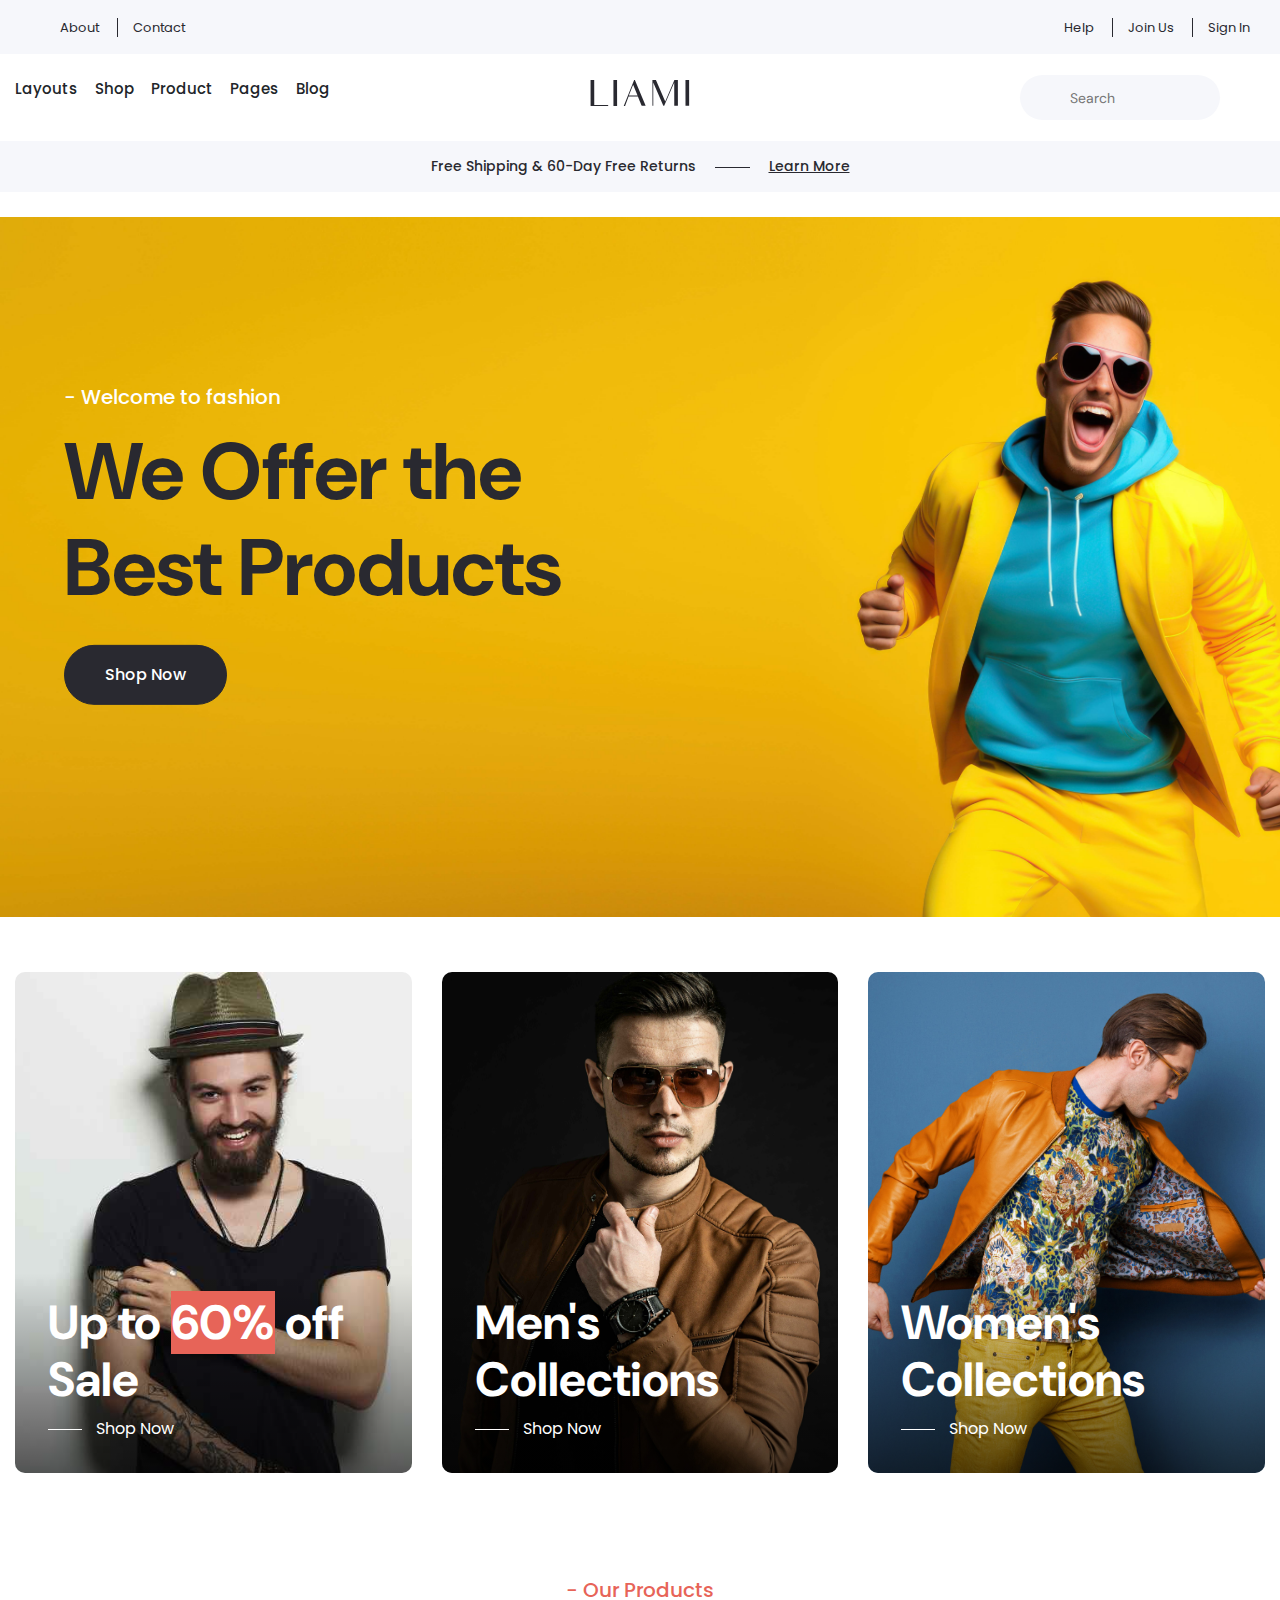
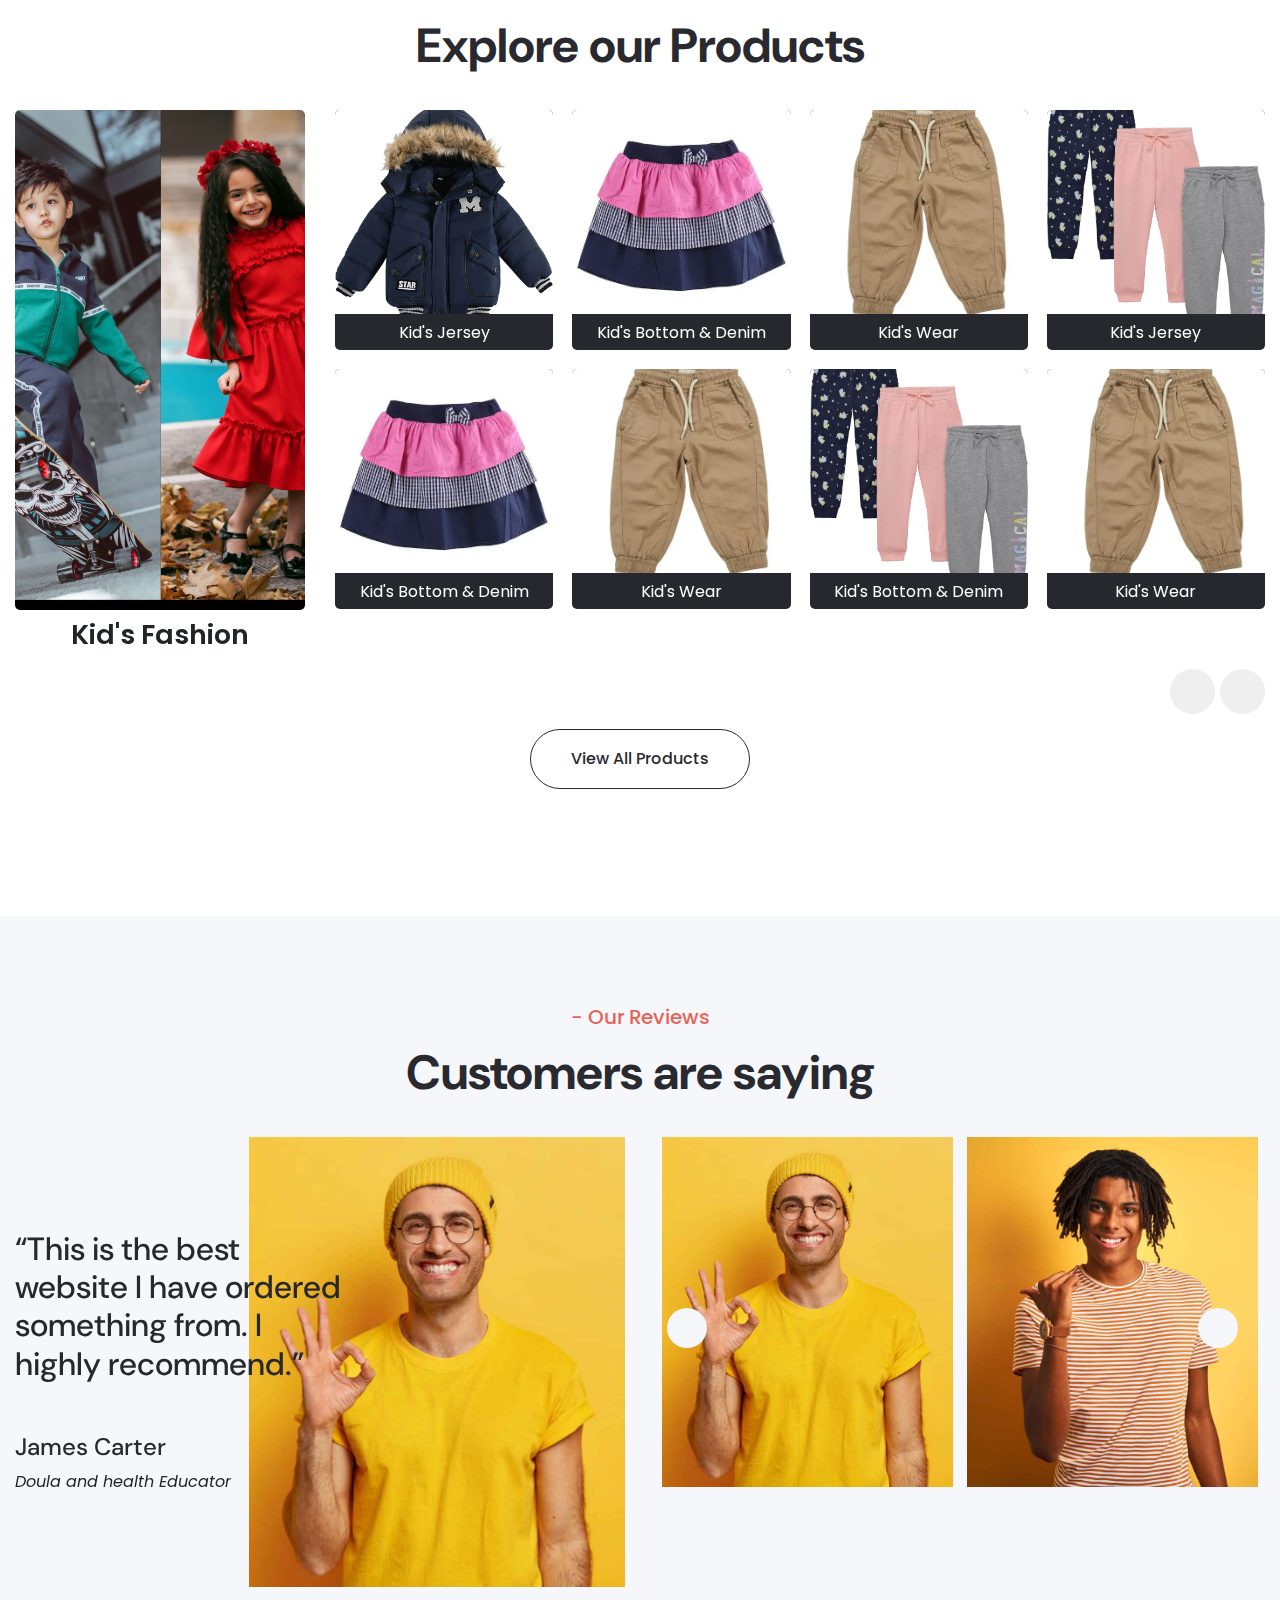
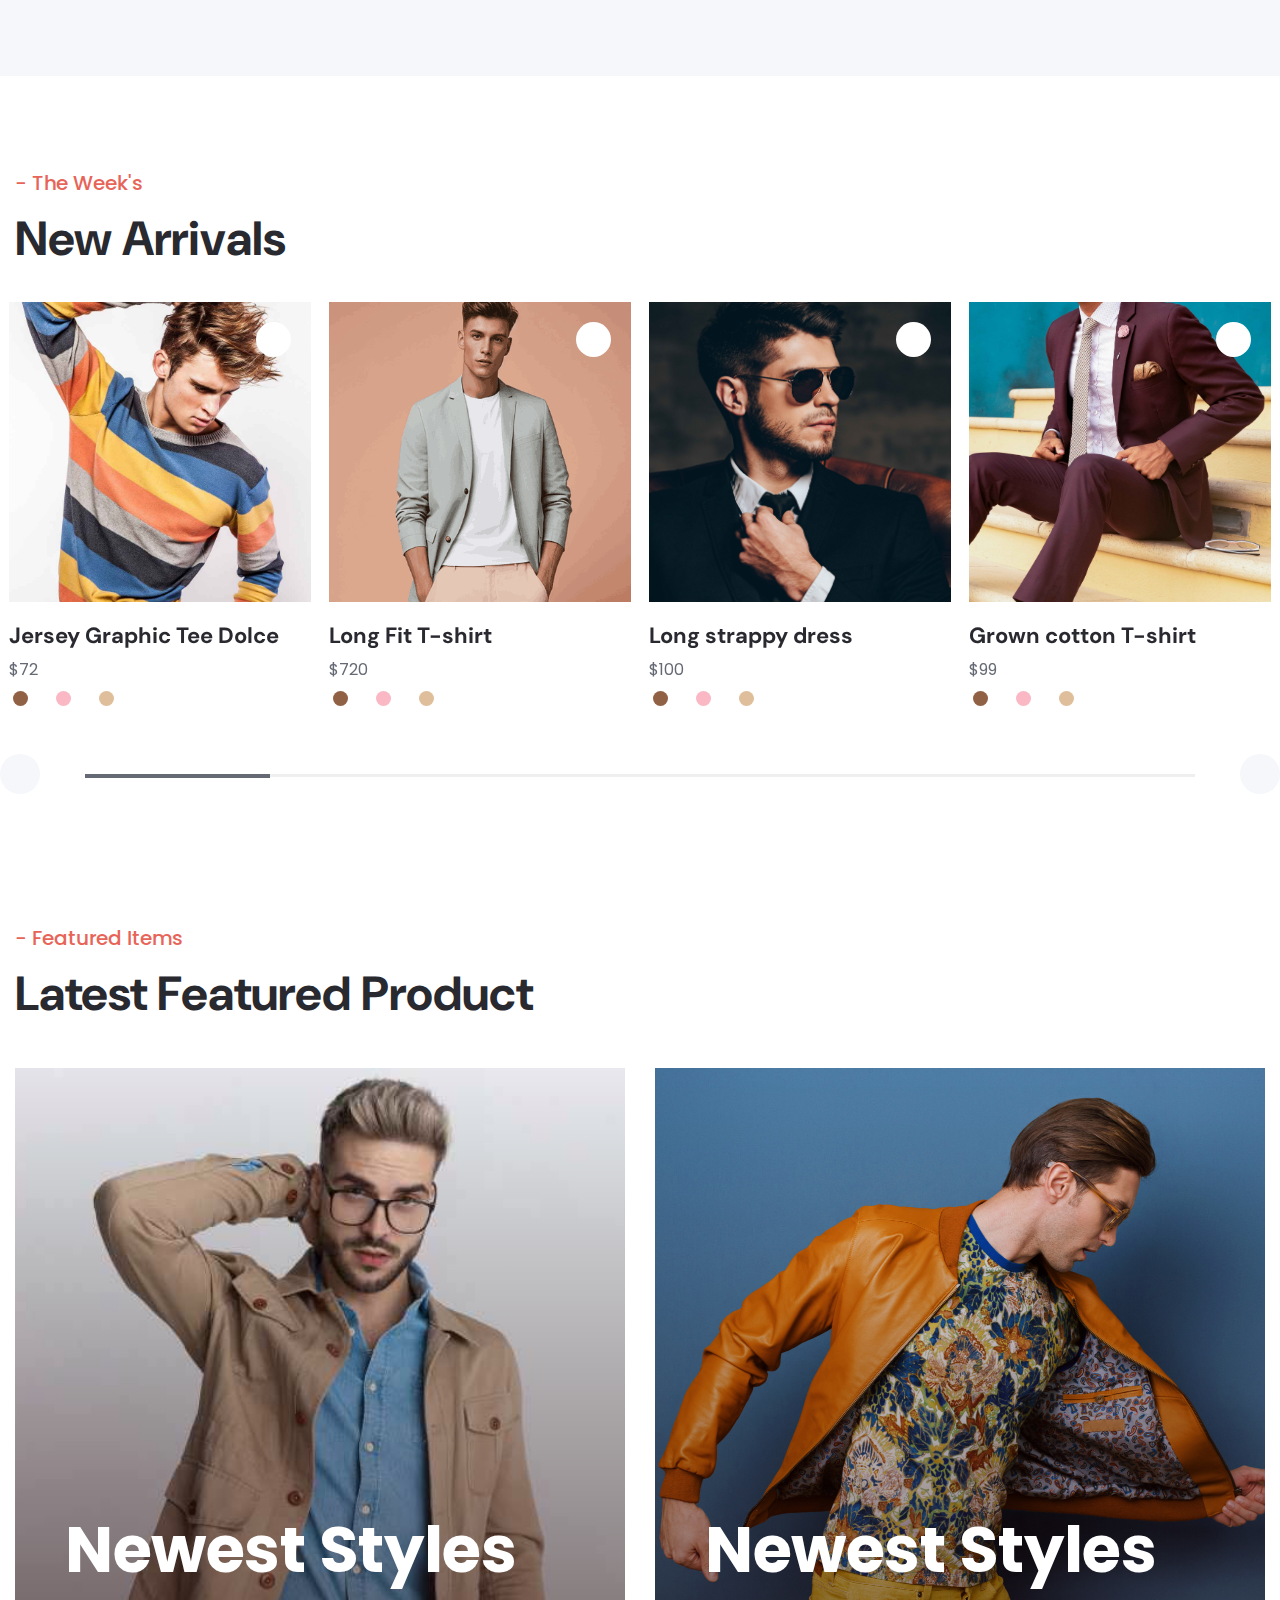
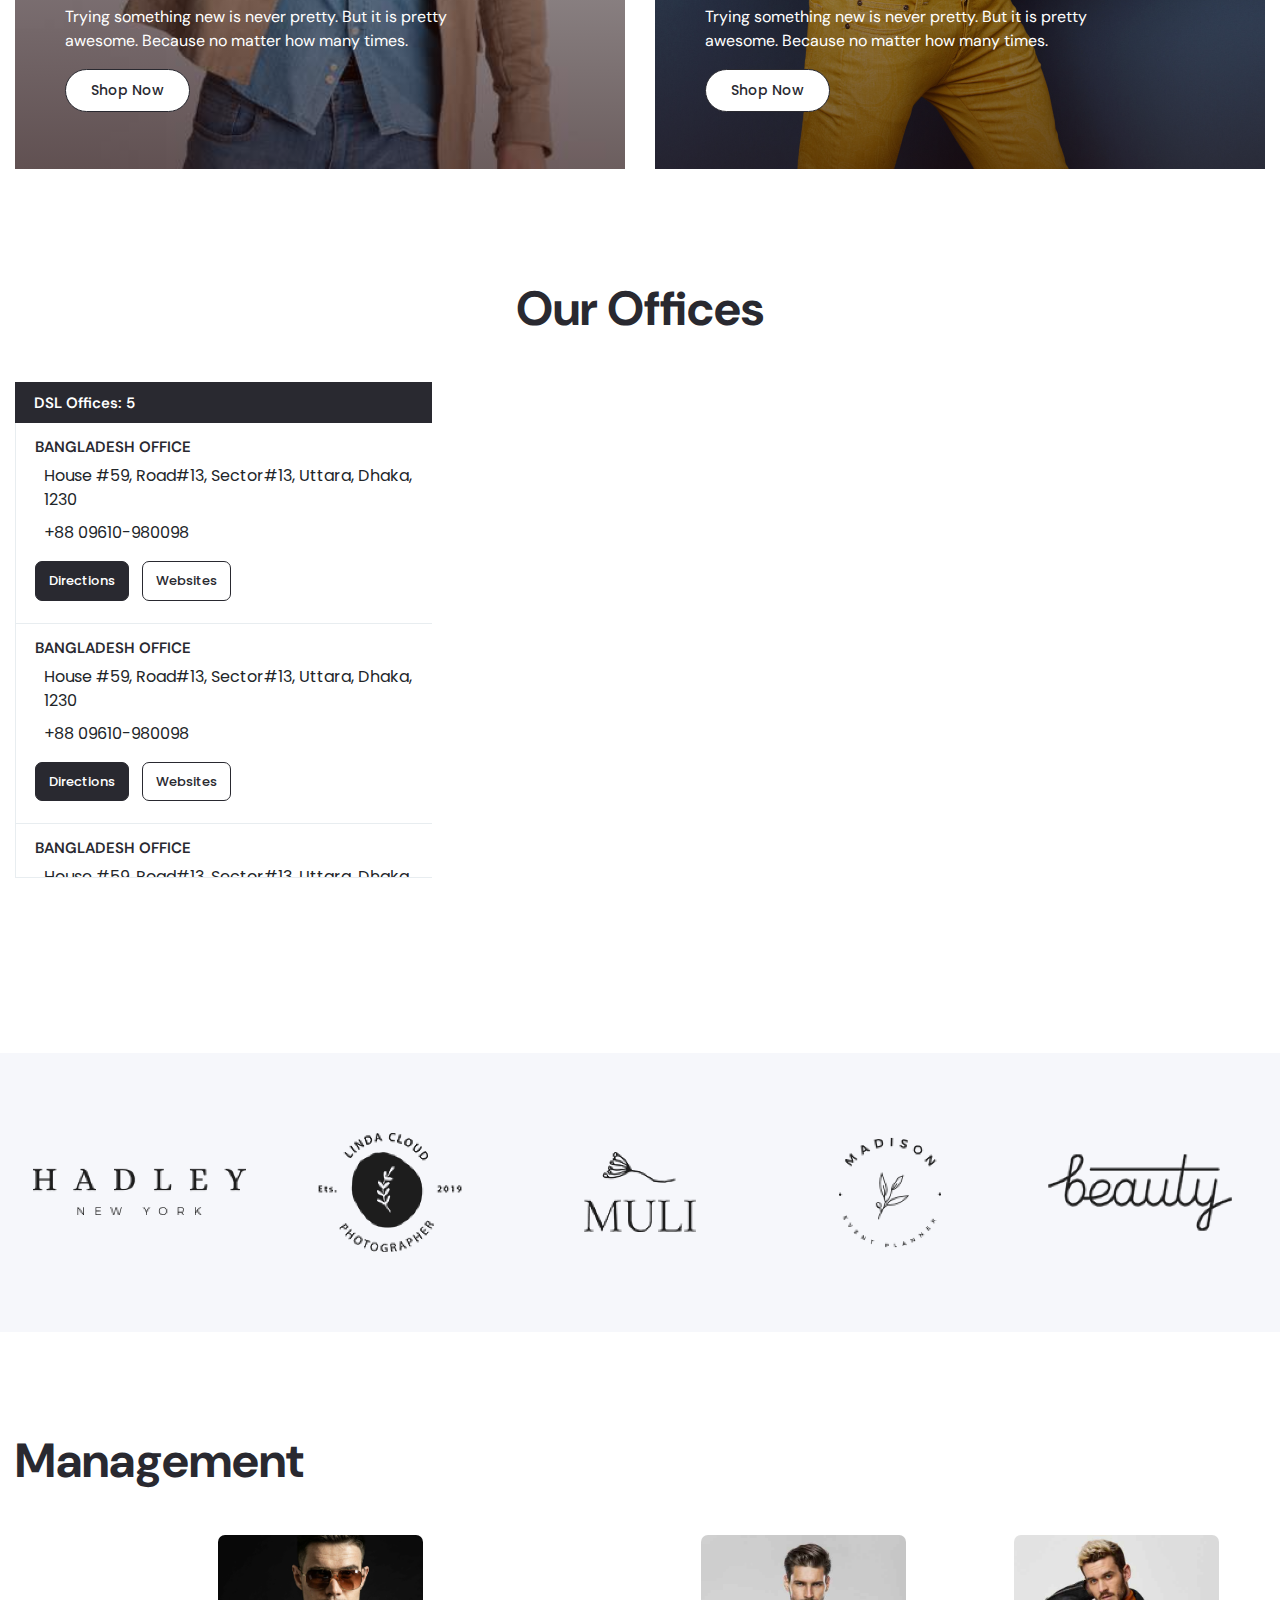
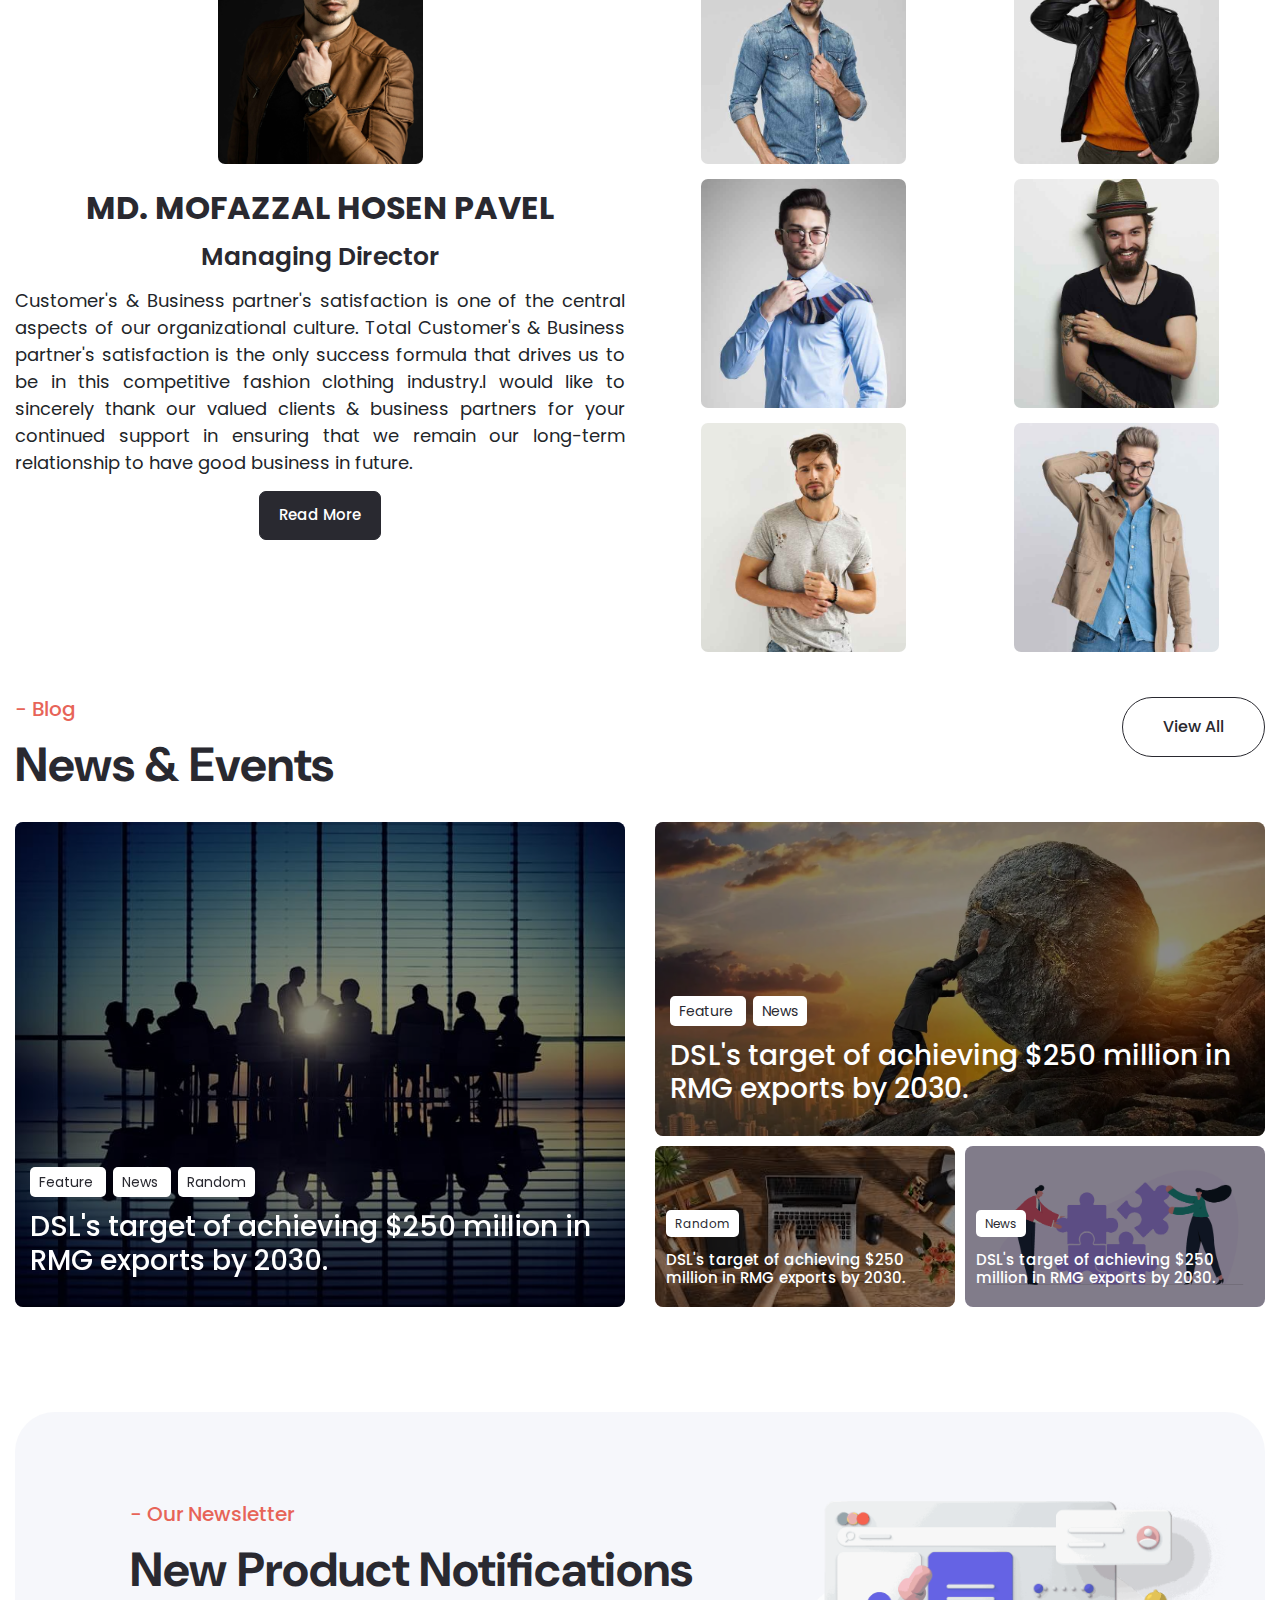
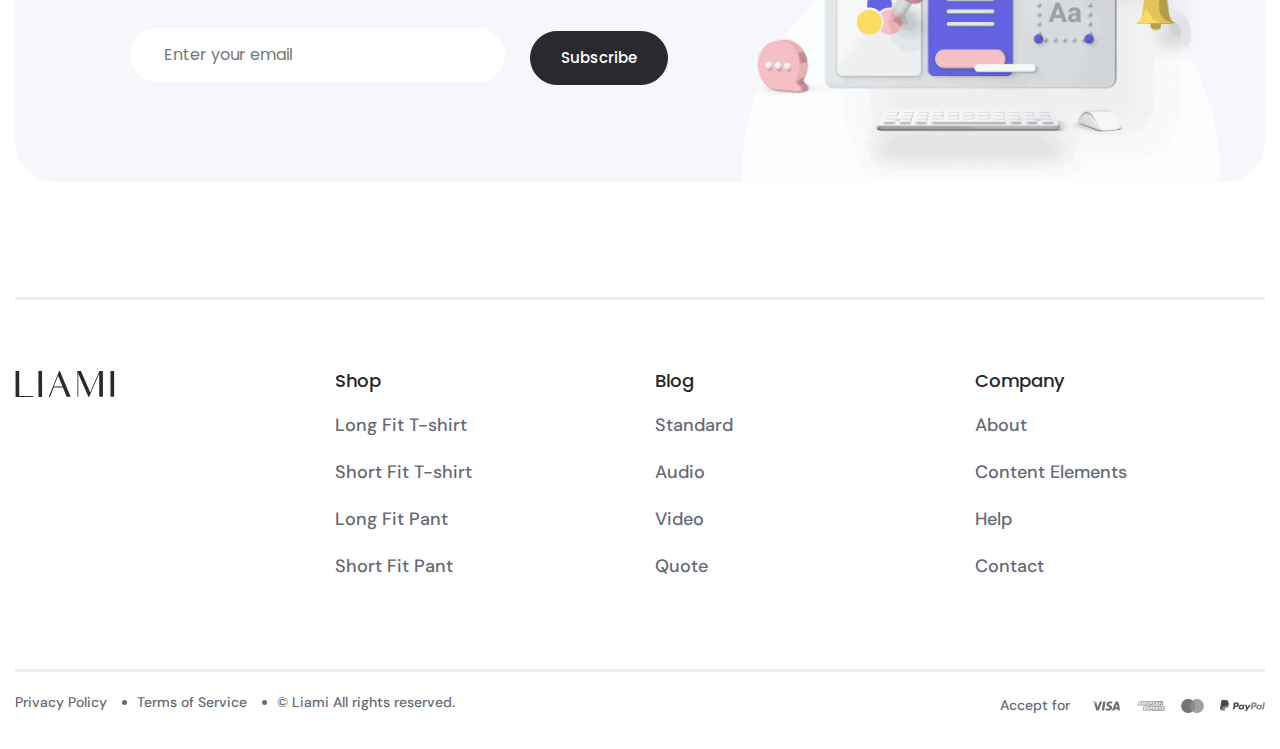
==== commit 5ed9a536: "done" ====
--- a/index.html
+++ b/index.html
@@ -898,11 +898,12 @@
 
             <!-- Section slider -->
             <div class="home-products-slider">
+
                 <div class="products-slide">
                     <div class="row">
                         <div class="col-lg-3">
                             <div class="products-slide-left">
-                                <img src="./assets/images/7_26_11zon.png" alt="Product" class="w-100 img-auto">
+                                <img src="./assets/images/allkids.jpg" alt="Kids" class="w-100 img-auto">
 
                                 <h4>Kid's Fashion</h4>
                             </div>
@@ -911,37 +912,67 @@
                         <div class="col-lg-9">
                             <div class="products-slide-right">
 
-                                <span>
-                                    <img src="./assets/images/9_27_11zon.png" alt="Product">
-                                </span>
-
-                                <span>
-                                    <img src="./assets/images/9_27_11zon.png" alt="Product">
-                                </span>
-
-                                <span>
-                                    <img src="./assets/images/9_27_11zon.png" alt="Product">
-                                </span>
-
-                                <span>
-                                    <img src="./assets/images/9_27_11zon.png" alt="Product">
-                                </span>
-
-                                <span>
-                                    <img src="./assets/images/9_27_11zon.png" alt="Product">
-                                </span>
-
-                                <span>
-                                    <img src="./assets/images/9_27_11zon.png" alt="Product">
-                                </span>
-
-                                <span>
-                                    <img src="./assets/images/9_27_11zon.png" alt="Product">
-                                </span>
-
-                                <span>
-                                    <img src="./assets/images/9_27_11zon.png" alt="Product">
-                                </span>
+                                <a href="./products.html">
+                                    <span>
+                                        <img src="./assets/images/kids-1.jpg" alt="Product">
+                                        Kid's Jersey
+                                    </span>
+                                </a>
+
+                                <a href="./products.html">
+                                    <span>
+                                        <img src="./assets/images/kids-2.webp" alt="Product">
+
+                                        Kid's Bottom & Denim
+                                    </span>
+                                </a>
+
+                                <a href="./products.html">
+                                    <span>
+                                        <img src="./assets/images/kids-3.webp" alt="Product">
+
+                                        Kid's Wear
+                                    </span>
+                                </a>
+
+                                <a href="./products.html">
+                                    <span>
+                                        <img src="./assets/images/kids-4.jpg" alt="Product">
+                                        Kid's Jersey
+                                    </span>
+                                </a>
+
+                                <a href="./products.html">
+                                    <span>
+                                        <img src="./assets/images/kids-2.webp" alt="Product">
+
+                                        Kid's Bottom & Denim
+                                    </span>
+                                </a>
+
+                                <a href="./products.html">
+                                    <span>
+                                        <img src="./assets/images/kids-3.webp" alt="Product">
+
+                                        Kid's Wear
+                                    </span>
+                                </a>
+
+                                <a href="./products.html">
+                                    <span>
+                                        <img src="./assets/images/kids-4.jpg" alt="Product">
+
+                                        Kid's Bottom & Denim
+                                    </span>
+                                </a>
+
+                                <a href="./products.html">
+                                    <span>
+                                        <img src="./assets/images/kids-3.webp" alt="Product">
+
+                                        Kid's Wear
+                                    </span>
+                                </a>
 
                             </div>
                         </div>
@@ -952,7 +983,7 @@
                     <div class="row">
                         <div class="col-lg-3">
                             <div class="products-slide-left">
-                                <img src="./assets/images/adjusting-tie-on-neck-at-home_39831051_28_11zon.jpg" alt="Product" class="w-100 img-auto">
+                                <img src="./assets/images/male.jpg" alt="Kids" class="w-100 img-auto">
 
                                 <h4>Men's Fashion</h4>
                             </div>
@@ -961,37 +992,69 @@
                         <div class="col-lg-9">
                             <div class="products-slide-right">
 
-                                <span>
-                                    <img src="./assets/images/9_27_11zon.png" alt="Product">
-                                </span>
-
-                                <span>
-                                    <img src="./assets/images/9_27_11zon.png" alt="Product">
-                                </span>
-
-                                <span>
-                                    <img src="./assets/images/9_27_11zon.png" alt="Product">
-                                </span>
-
-                                <span>
-                                    <img src="./assets/images/9_27_11zon.png" alt="Product">
-                                </span>
-
-                                <span>
-                                    <img src="./assets/images/9_27_11zon.png" alt="Product">
-                                </span>
-
-                                <span>
-                                    <img src="./assets/images/9_27_11zon.png" alt="Product">
-                                </span>
-
-                                <span>
-                                    <img src="./assets/images/9_27_11zon.png" alt="Product">
-                                </span>
-
-                                <span>
-                                    <img src="./assets/images/9_27_11zon.png" alt="Product">
-                                </span>
+                                <a href="./products.html">
+                                    <span>
+                                        <img src="./assets/images/men-1.webp" alt="Product">
+                                        
+                                        Men's Jackets
+                                    </span>
+                                </a>
+
+                                <a href="./products.html">
+                                    <span>
+                                        <img src="./assets/images/men-2.jpg" alt="Product">
+
+                                        Men's Shirt
+                                    </span>
+                                </a>
+
+                                <a href="./products.html">
+                                    <span>
+                                        <img src="./assets/images/men-3.jpg" alt="Product">
+
+                                        Men's Wear
+                                    </span>
+                                </a>
+
+                                <a href="./products.html">
+                                    <span>
+                                        <img src="./assets/images/men-1.webp" alt="Product">
+                                        
+                                        Men's Jackets
+                                    </span>
+                                </a>
+
+                                <a href="./products.html">
+                                    <span>
+                                        <img src="./assets/images/men-2.jpg" alt="Product">
+
+                                        Men's Shirt
+                                    </span>
+                                </a>
+
+                                <a href="./products.html">
+                                    <span>
+                                        <img src="./assets/images/men-3.jpg" alt="Product">
+
+                                        Men's Wear
+                                    </span>
+                                </a>
+
+                                <a href="./products.html">
+                                    <span>
+                                        <img src="./assets/images/men-1.webp" alt="Product">
+                                        
+                                        Men's Jackets
+                                    </span>
+                                </a>
+
+                                <a href="./products.html">
+                                    <span>
+                                        <img src="./assets/images/men-2.jpg" alt="Product">
+
+                                        Men's Shirt
+                                    </span>
+                                </a>
 
                             </div>
                         </div>
@@ -1002,7 +1065,7 @@
                     <div class="row">
                         <div class="col-lg-3">
                             <div class="products-slide-left">
-                                <img src="./assets/images/card-img1-2_29_11zon.jpg" alt="Product" class="w-100 img-auto">
+                                <img src="./assets/images/women-1.webp" alt="Kids" class="w-100 img-auto">
 
                                 <h4>Women's Fashion</h4>
                             </div>
@@ -1011,42 +1074,73 @@
                         <div class="col-lg-9">
                             <div class="products-slide-right">
 
-                                <span>
-                                    <img src="./assets/images/9_27_11zon.png" alt="Product">
-                                </span>
-
-                                <span>
-                                    <img src="./assets/images/9_27_11zon.png" alt="Product">
-                                </span>
-
-                                <span>
-                                    <img src="./assets/images/9_27_11zon.png" alt="Product">
-                                </span>
-
-                                <span>
-                                    <img src="./assets/images/9_27_11zon.png" alt="Product">
-                                </span>
-
-                                <span>
-                                    <img src="./assets/images/9_27_11zon.png" alt="Product">
-                                </span>
-
-                                <span>
-                                    <img src="./assets/images/9_27_11zon.png" alt="Product">
-                                </span>
-
-                                <span>
-                                    <img src="./assets/images/9_27_11zon.png" alt="Product">
-                                </span>
-
-                                <span>
-                                    <img src="./assets/images/9_27_11zon.png" alt="Product">
-                                </span>
+                                <a href="./products.html">
+                                    <span>
+                                        <img src="./assets/images/women-2.webp" alt="Product">
+                                        Women's Blouse
+                                    </span>
+                                </a>
+
+                                <a href="./products.html">
+                                    <span>
+                                        <img src="./assets/images/women-1.webp" alt="Product">
+
+                                        Women's Sweater
+                                    </span>
+                                </a>
+
+                                <a href="./products.html">
+                                    <span>
+                                        <img src="./assets/images/women-4.webp" alt="Product">
+
+                                        Women's Tailoring
+                                    </span>
+                                </a>
+
+                                <a href="./products.html">
+                                    <span>
+                                        <img src="./assets/images/women-3.jpeg" alt="Product">
+                                        Women's Denim
+                                    </span>
+                                </a>
+
+                                <a href="./products.html">
+                                    <span>
+                                        <img src="./assets/images/women-1.webp" alt="Product">
+
+                                        Women's Burkha
+                                    </span>
+                                </a>
+
+                                <a href="./products.html">
+                                    <span>
+                                        <img src="./assets/images/women-2.webp" alt="Product">
+
+                                        Women's Hijab
+                                    </span>
+                                </a>
+
+                                <a href="./products.html">
+                                    <span>
+                                        <img src="./assets/images/women-3.jpeg" alt="Product">
+
+                                        Women's Niqab
+                                    </span>
+                                </a>
+
+                                <a href="./products.html">
+                                    <span>
+                                        <img src="./assets/images/women-4.webp" alt="Product">
+
+                                        Women's Wear
+                                    </span>
+                                </a>
 
                             </div>
                         </div>
                     </div>
                 </div>
+
             </div>
 
             <!-- Button to see all products -->
@@ -1913,7 +2007,7 @@
                         <div class="blog-left-part">
 
                             <div class="blog-item">
-                                <img src="./assets/images/blog-img3.jpeg" alt="Blog Thumbnail">
+                                <img src="./assets/images/team-management_2.jpg" alt="Blog Thumbnail">
 
                                 <div class="blog-info">
                                     <div class="blog-info-contents">
@@ -1931,20 +2025,15 @@
                                 </div>
                             </div>
 
-                        </div>
-                    </div>
-
-                    <div class="col-md-6 col-12">
-                        <div class="blog-right-part">
-
                             <div class="blog-item">
-                                <img src="./assets/images/blog-img3.jpeg" alt="Blog Thumbnail">
+                                <img src="./assets/images/types-of-team-building.png" alt="Blog Thumbnail">
 
                                 <div class="blog-info">
                                     <div class="blog-info-contents">
                                         <p class="blog-categories">
                                             <a href="#"> Feature </a>
                                             <a href="#"> News </a>
+                                            <a href="#"> Random </a>
                                         </p>
 
                                         <a href="#" class="blog-card-title">
@@ -1955,13 +2044,20 @@
                                 </div>
                             </div>
 
+                        </div>
+                    </div>
+
+                    <div class="col-md-6 col-12">
+                        <div class="blog-right-part">
+
                             <div class="blog-item">
-                                <img src="./assets/images/blog-img3.jpeg" alt="Blog Thumbnail">
+                                <img src="./assets/images/The-Psychology-Behind-Hard-work.webp" alt="Blog Thumbnail">
 
                                 <div class="blog-info">
                                     <div class="blog-info-contents">
                                         <p class="blog-categories">
-                                            <a href="#"> Random </a>
+                                            <a href="#"> Feature </a>
+                                            <a href="#"> News </a>
                                         </p>
 
                                         <a href="#" class="blog-card-title">
@@ -1973,7 +2069,24 @@
                             </div>
 
                             <div class="blog-item">
-                                <img src="./assets/images/blog-img3.jpeg" alt="Blog Thumbnail">
+                                <img src="./assets/images/laptop.jpg" alt="Blog Thumbnail">
+
+                                <div class="blog-info">
+                                    <div class="blog-info-contents">
+                                        <p class="blog-categories">
+                                            <a href="#"> Random </a>
+                                        </p>
+
+                                        <a href="#" class="blog-card-title">
+                                            <h3>DSL's target of achieving $250 million in RMG
+                                                exports by 2030.</h3>
+                                        </a>
+                                    </div>
+                                </div>
+                            </div>
+
+                            <div class="blog-item">
+                                <img src="./assets/images/types-of-team-building.png" alt="Blog Thumbnail">
 
                                 <div class="blog-info">
                                     <div class="blog-info-contents">
--- a/assets/css/style.css
+++ b/assets/css/style.css
@@ -942,7 +942,7 @@
 }
 .home-products .home-products-slider .slick-arrow {
   position: absolute;
-  bottom: -35px;
+  bottom: -55px;
   border: none;
   height: 45px;
   width: 45px;
@@ -959,6 +959,11 @@
   height: 500px;
   -o-object-fit: cover;
      object-fit: cover;
+  border-radius: 5px;
+  -webkit-border-radius: 5px;
+  -moz-border-radius: 5px;
+  -ms-border-radius: 5px;
+  -o-border-radius: 5px;
 }
 .home-products .home-products-slider .products-slide-left h4 {
   text-align: center;
@@ -971,17 +976,27 @@
   grid-template-columns: repeat(4, 1fr);
   gap: 19px;
 }
-.home-products .home-products-slider .products-slide-right span {
+.home-products .home-products-slider .products-slide-right a {
+  text-align: center;
+  color: #FFF;
+  background-color: var(--color11);
   height: 240px;
+  overflow: hidden;
+  border-radius: 5px;
+  -webkit-border-radius: 5px;
+  -moz-border-radius: 5px;
+  -ms-border-radius: 5px;
+  -o-border-radius: 5px;
 }
 .home-products .home-products-slider .products-slide-right span img {
   width: 100%;
-  height: 100%;
+  height: 85%;
+  margin-bottom: 7px;
   -o-object-fit: cover;
      object-fit: cover;
 }
 .home-products .all-products-btn {
-  margin-top: 25px;
+  margin-top: 55px;
   padding: 15px;
 }
 .home-products .all-products-btn a {
@@ -1701,6 +1716,7 @@
   display: grid;
   gap: 15px;
   grid-template-columns: repeat(3, 1fr);
+  justify-items: center;
 }
 .management .management-team .management-team-right span {
   cursor: pointer;
--- a/assets/css/responsive.css
+++ b/assets/css/responsive.css
@@ -57,6 +57,12 @@
     }
 }
 
+@media (min-width: 991px) and (max-width: 1375px) {
+    .management .management-team .management-team-right {
+        grid-template-columns: repeat(2, 1fr);
+    }
+}
+
 @media (max-width: 1200px) {
     .home-hero .home-hero-slider .hero-item {
         height: 525px;
@@ -90,8 +96,10 @@
 }
 
 @media (max-width: 1025px) {
-    
-    .header .header-topbar, .header .header-bottombar, .header .header-navbar .header-navbar-menues {
+
+    .header .header-topbar,
+    .header .header-bottombar,
+    .header .header-navbar .header-navbar-menues {
         display: none;
     }
 
@@ -100,7 +108,7 @@
     }
 
     .header .header-navbar .header-navbar-menues ul li.has-mega-menu .mega-menu ul li h3 {
-       margin-bottom: 9px;
+        margin-bottom: 9px;
     }
 
     .header .header-navbar .header-navbar-menues ul li.has-mega-menu .mega-menu ul li .mega-menu-item-img .info {
@@ -145,7 +153,7 @@
     .product-item .item-right-part h1.item-title {
         padding: 15px 0 0 0;
     }
-    
+
     .home-hero .home-hero-slider button.slick-arrow.prev-arrow {
         left: 9%;
     }
@@ -157,6 +165,7 @@
 }
 
 @media (max-width: 900px) {
+
     .home-hero .home-hero-slider .hero-item .hero-item-info h5.hero-subtitle {
         margin: 0 0 -5px 0;
     }
@@ -205,6 +214,7 @@
     .products-slider-wrapper .products-slider-inner .products-slider-items .slider-item .slider-item-top {
         height: 295px;
     }
+
 }
 
 @media (min-width: 766.99px) and (max-width: 1024px) {
@@ -228,11 +238,6 @@
 }
 
 @media screen and (max-width: 767px) {
-    .management .management-team .management-team-right {
-        grid-template-columns: repeat(2, 1fr);
-        justify-items: center;
-    }
-
     .collections .collection-item {
         height: 525px;
         margin-bottom: 15px
@@ -243,12 +248,48 @@
     }
 
     .blog .blog-cards {
-        overflow-x: auto;
+        /* overflow-x: auto; */
         padding-bottom: 2rem;
     }
 
-    .blog .blog-cards .row {
-        flex-wrap: nowrap;
+    .blog .blog-cards .blog-left-part  {
+        padding: 25px 0 15px 0;
+    }
+
+    .blog .blog-cards .blog-right-part {
+        grid-template-columns: 1fr;
+        grid-template-rows: 1fr 1fr 1fr;
+        height: 675px;
+        gap: 15px;
+    }
+
+    .blog .blog-cards .blog-right-part .blog-item:nth-child(1) {
+        grid-column: 1;
+        grid-row: 1;
+    }
+
+    .blog .blog-cards .blog-right-part .blog-item:nth-child(1) .blog-info-contents {
+        bottom: 9px;
+        padding: 11px;
+      }
+      .blog .blog-cards .blog-right-part .blog-item:nth-child(1) .blog-info-contents p.blog-categories a {
+        padding: 5px 9px;
+        font-size: 12px;
+      }
+      .blog .blog-cards .blog-right-part .blog-item:nth-child(1) .blog-info-contents a.blog-card-title h3 {
+        color: white;
+        margin: 0;
+        font-size: 15px;
+      }
+
+    .blog .blog-cards .blog-right-part .blog-item:nth-child(2) {
+        grid-column: 1;
+        grid-row: 2;
+    }
+
+    .blog .blog-cards .blog-right-part .blog-item:nth-child(3) {
+        grid-column: 1;
+        grid-row: 3;
     }
 
     .blog .blog-header .blog-btn {
@@ -355,6 +396,13 @@
     }
 }
 
+@media (max-width: 700px) {
+    .management .management-team .management-team-right {
+        padding-top: 35px;
+        grid-template-columns: repeat(2, 1fr);
+    }
+}
+
 @media only screen and (max-width: 655px) {
     .featured-products .fetured-products-items .featured-item .featured-item-info {
         padding: 1.125rem;
@@ -362,6 +410,10 @@
 
     .featured-products .fetured-products-items .featured-item .featured-item-info a.featured-item-title h2 {
         font-size: 3rem;
+    }
+
+    .home-products .home-products-slider .products-slide-right {
+        grid-template-columns: repeat(3, 1fr);
     }
 
     .sponsors .sponsors-imgs {
@@ -382,8 +434,8 @@
 }
 
 @media only screen and (max-width: 589px) {
-    .management .management-team .management-team-right {
-        grid-template-columns: 1fr;
+    .home-products .home-products-slider .products-slide-right {
+        grid-template-columns: repeat(2, 1fr);
     }
 
     .reviews .reviews-slider .reviews-slider-left .slider-for .slider-left-contents {
@@ -428,6 +480,10 @@
         grid-template-columns: 1fr;
     }
 
+    .home-products .home-products-slider .products-slide-right {
+        grid-template-columns: 1fr;
+    }
+
     .newsletter .newsletter-wrap {
         padding: 2rem 2rem 15rem 2rem;
     }
@@ -445,4 +501,9 @@
     .products-slider-wrapper .products-slider-inner .products-slider-items .slider-item .slider-item-top {
         height: 399px;
     }
+
+    .management .management-team .management-team-right {
+        grid-template-columns: 1fr;
+    }
+
 }